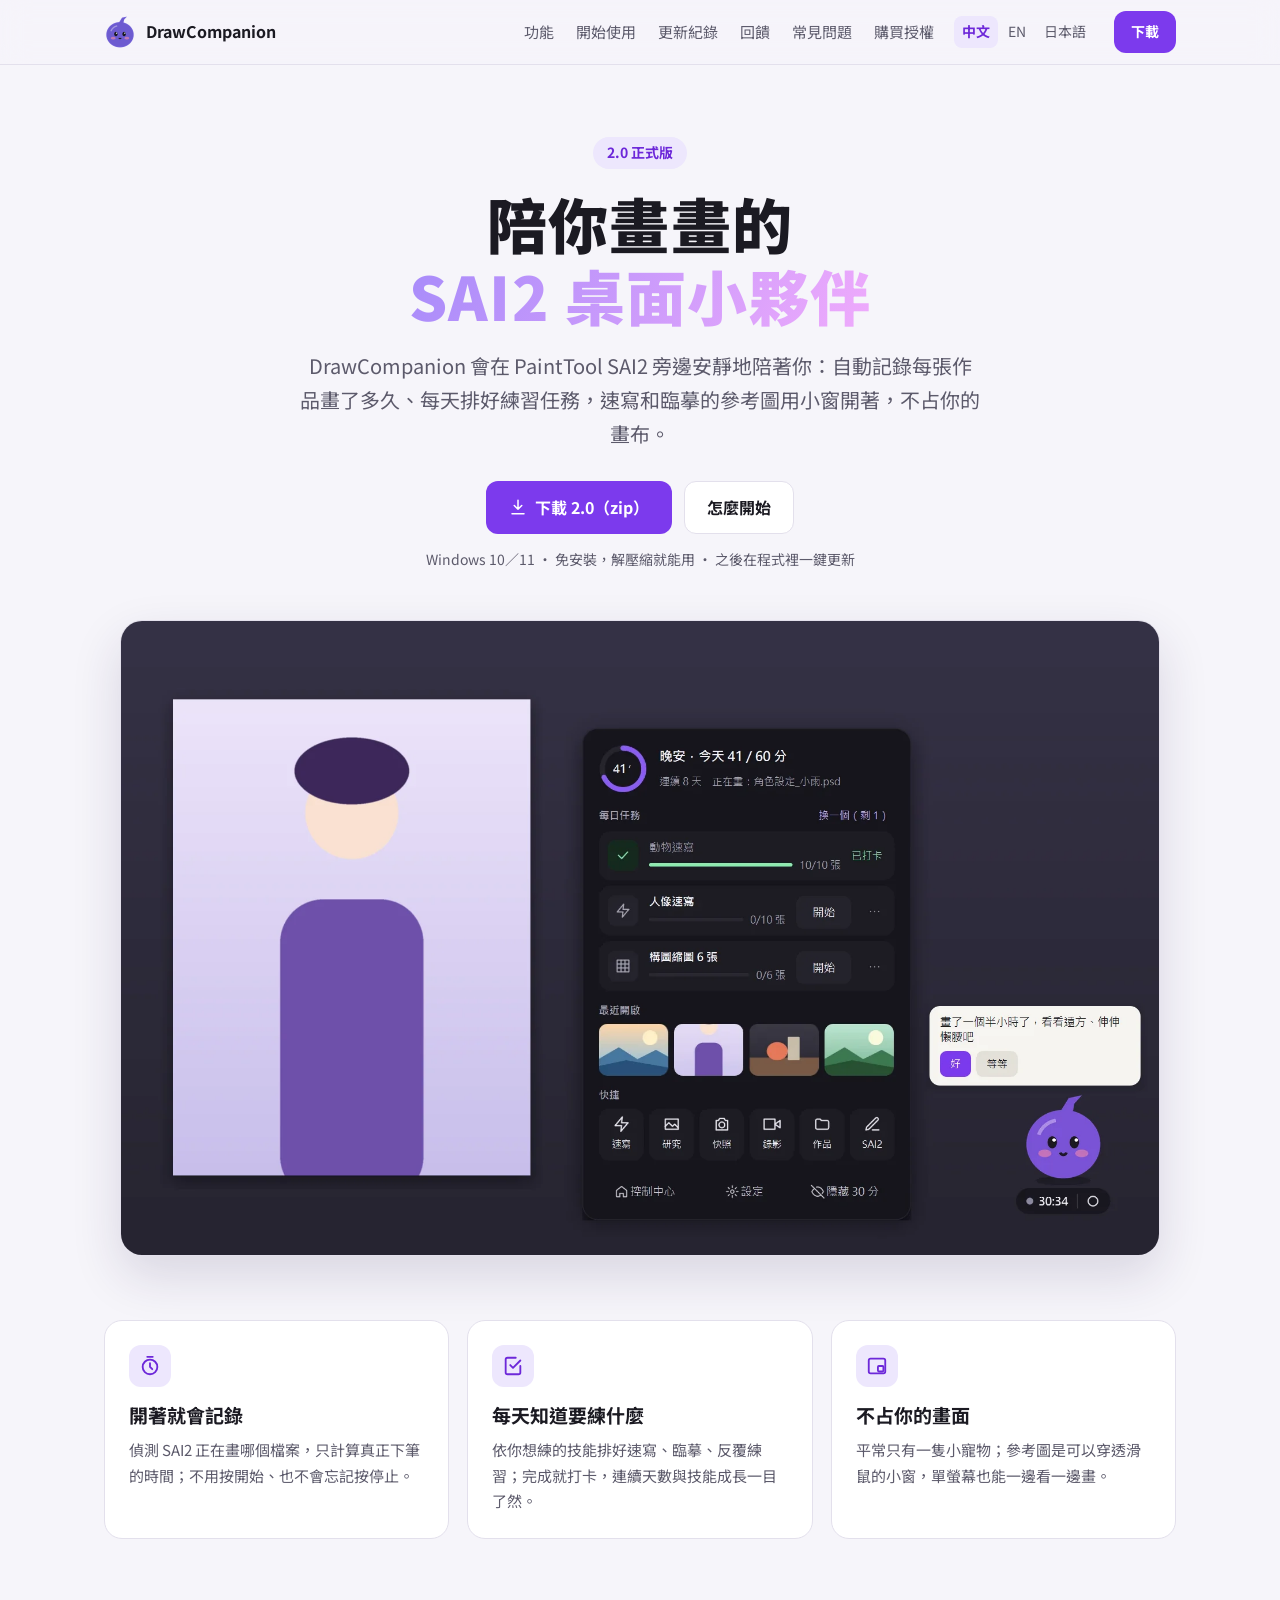
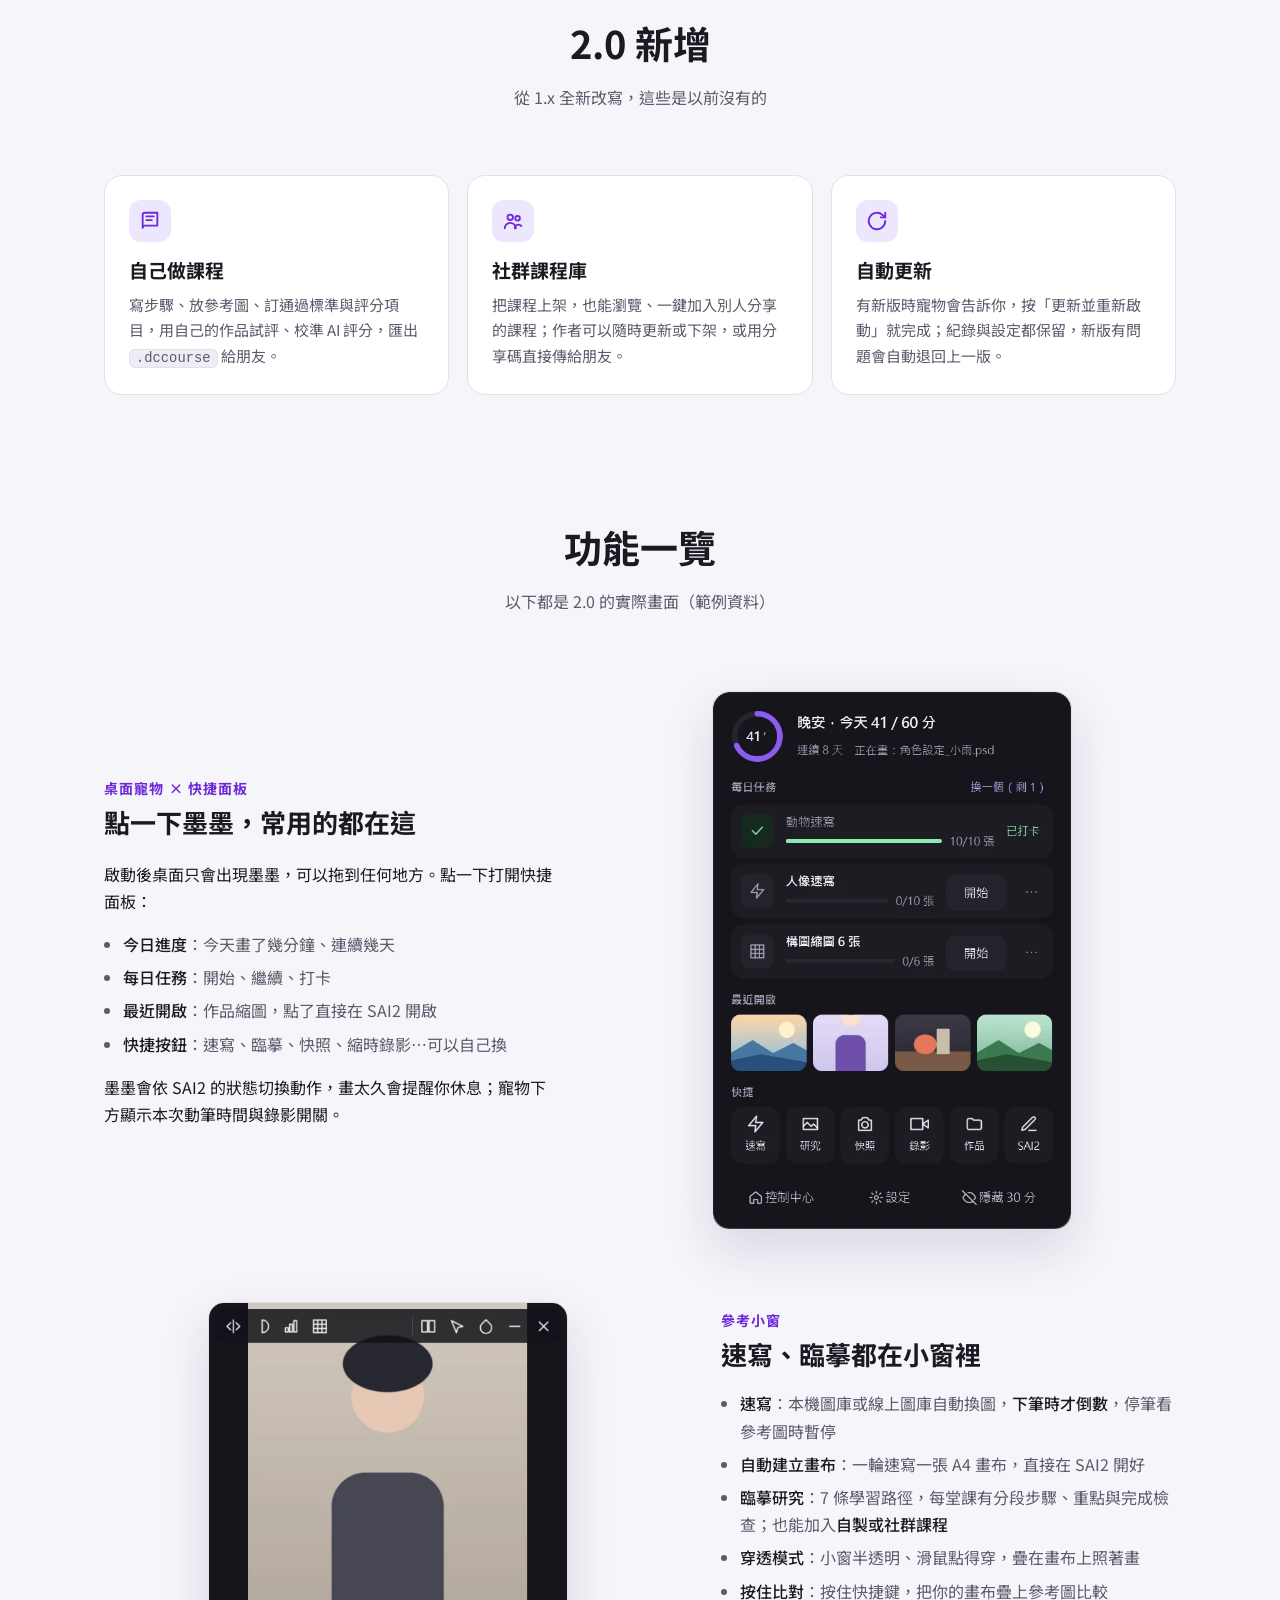
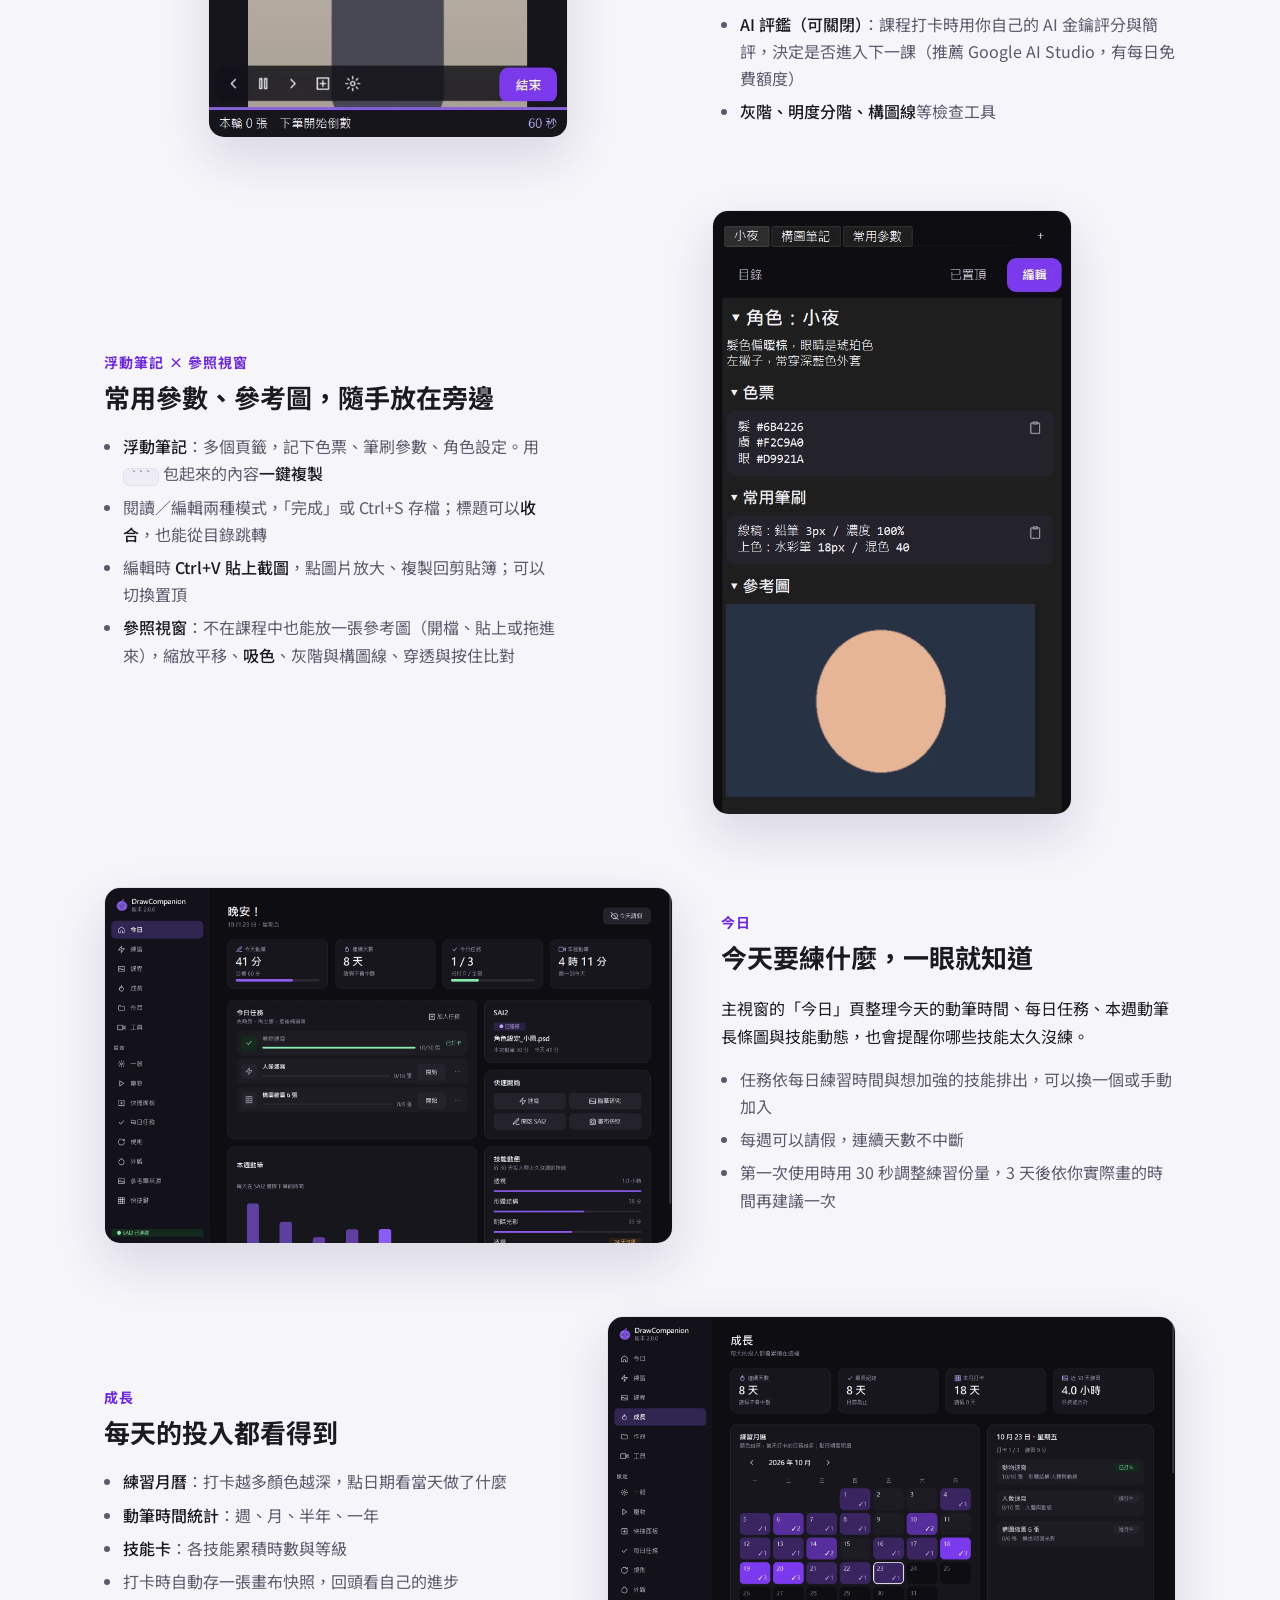
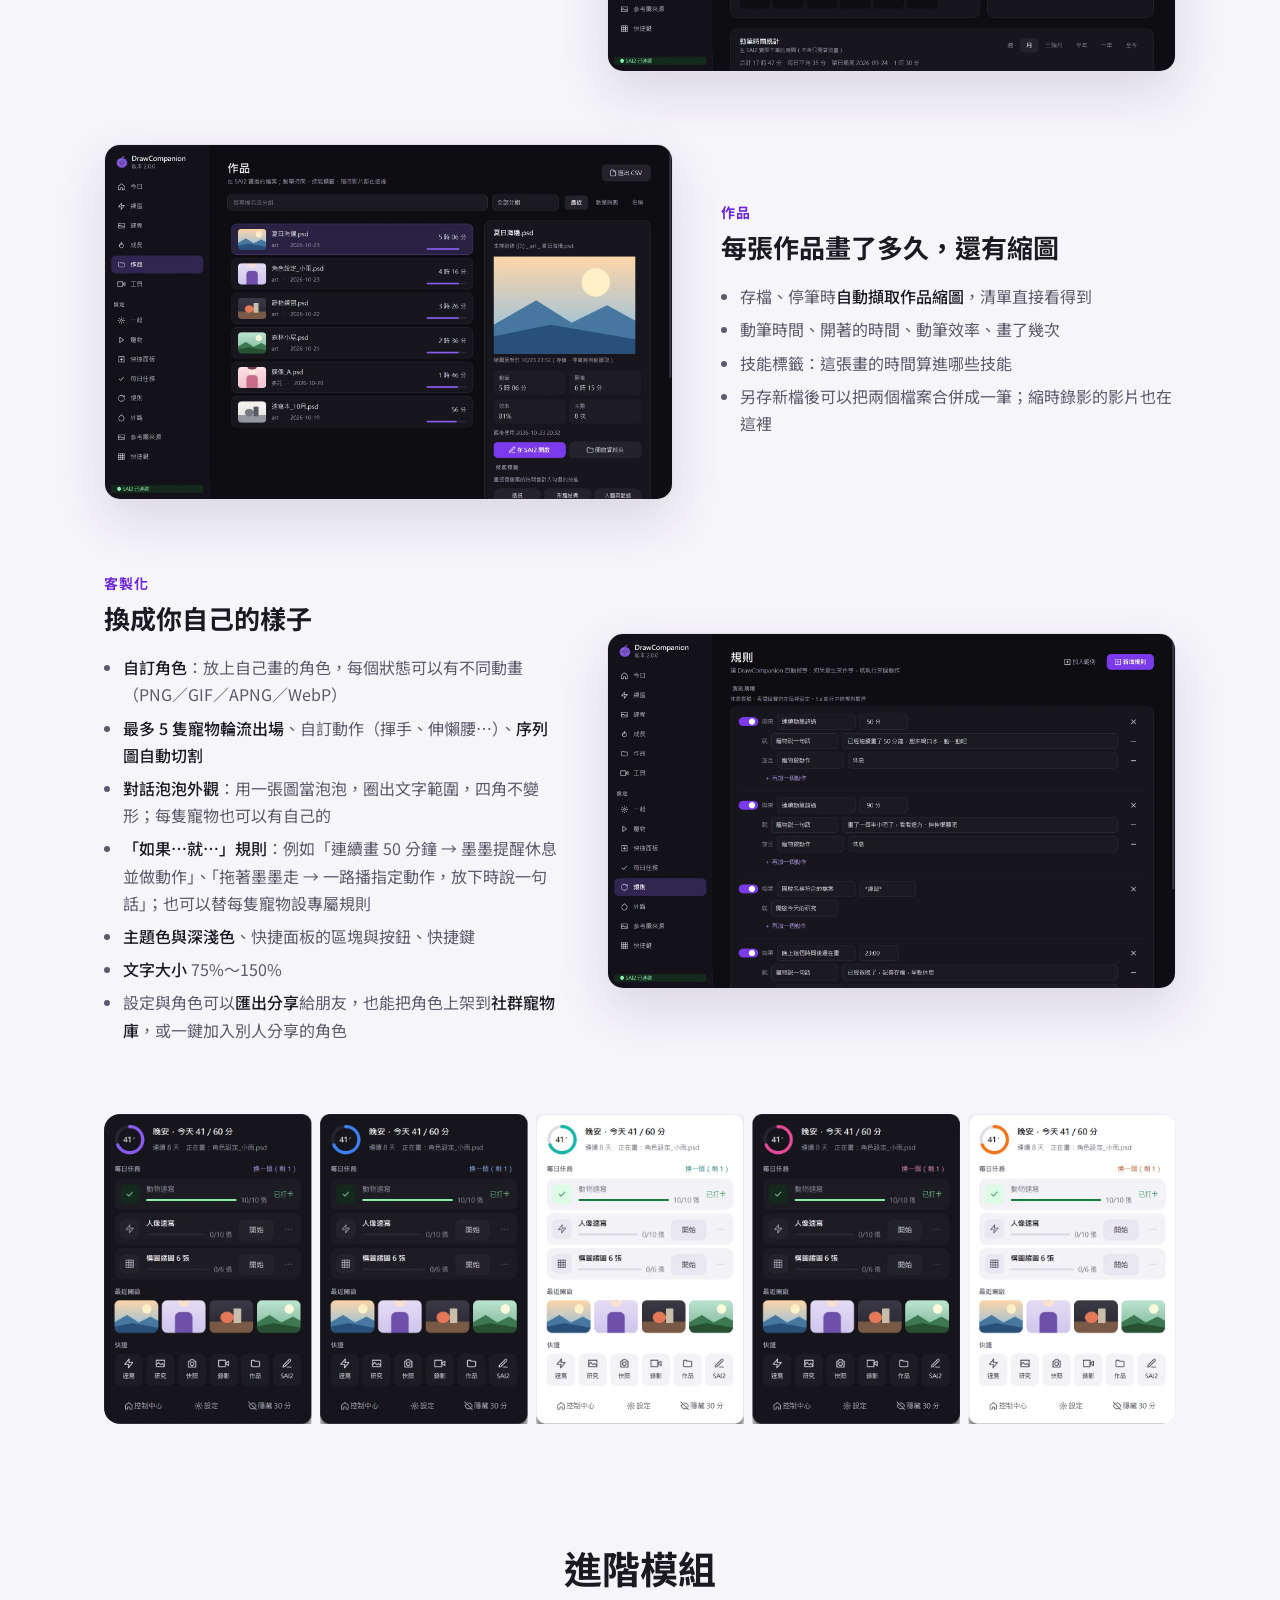
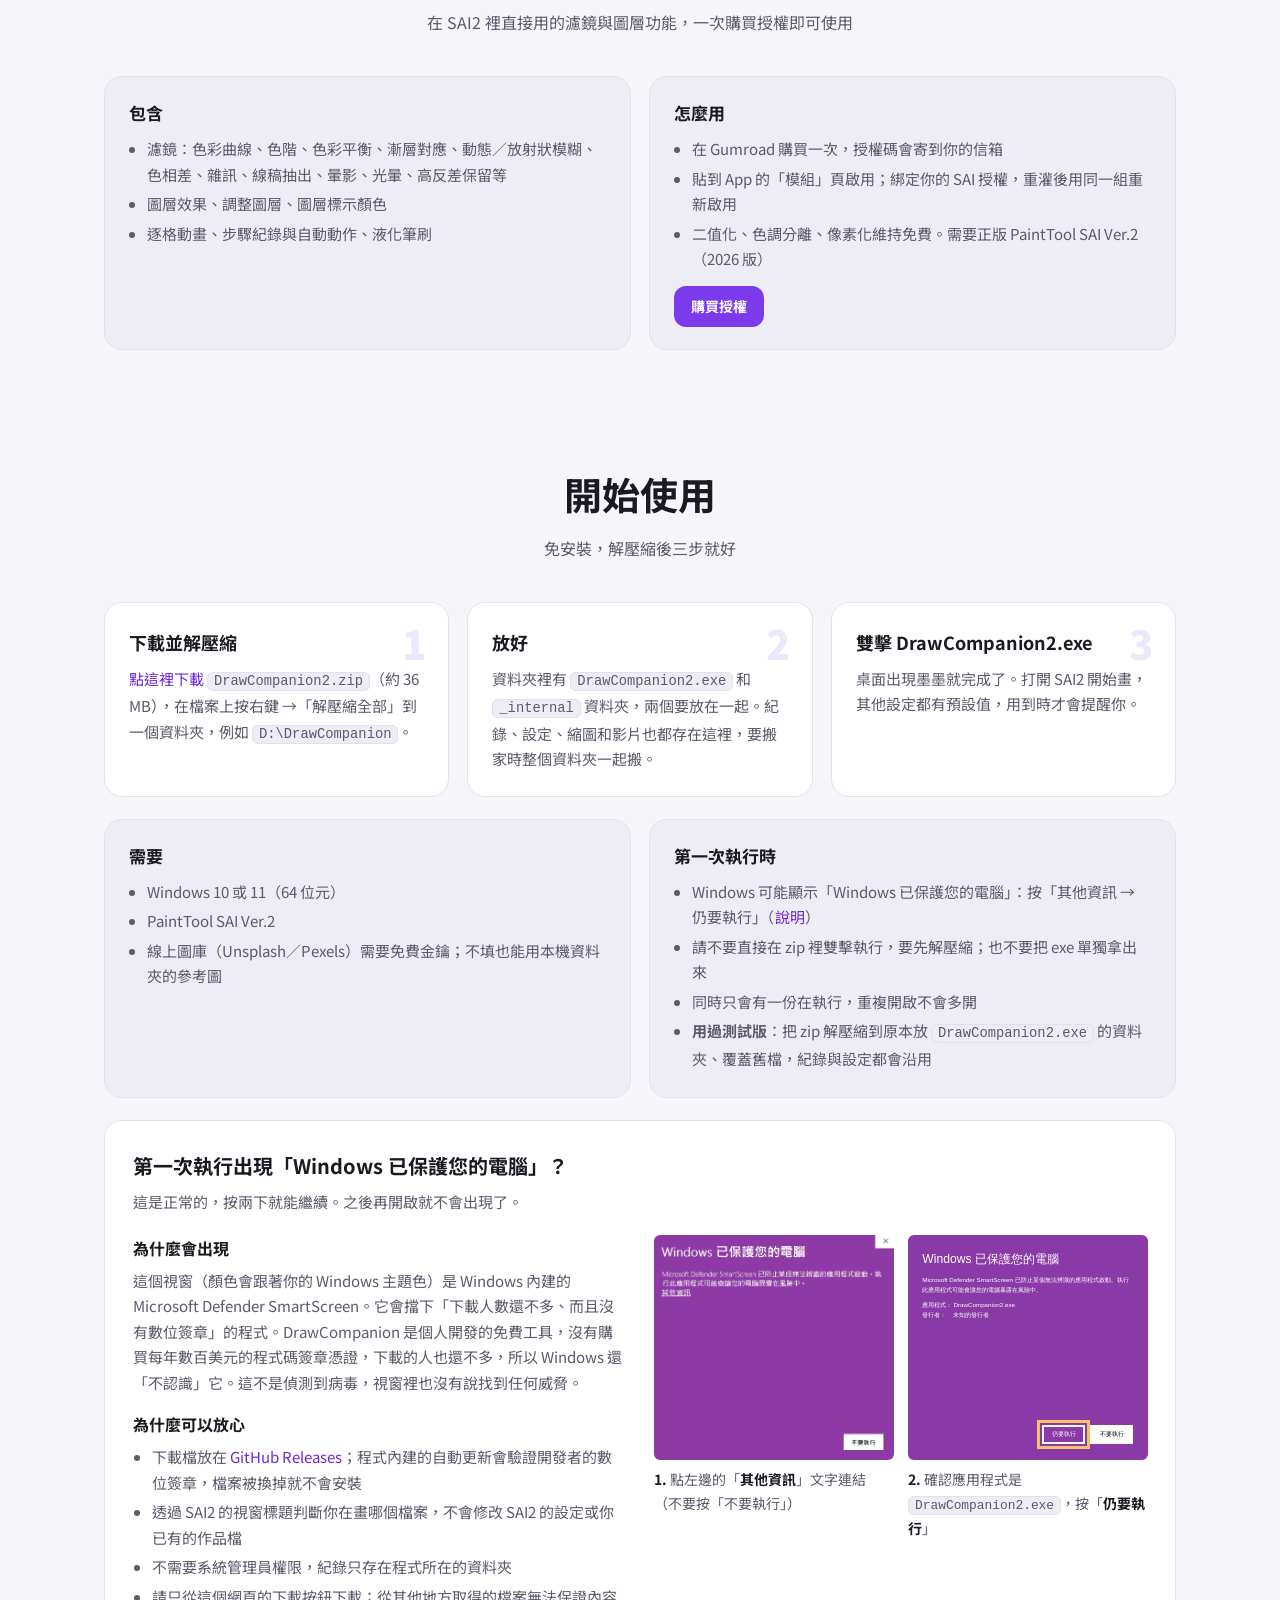
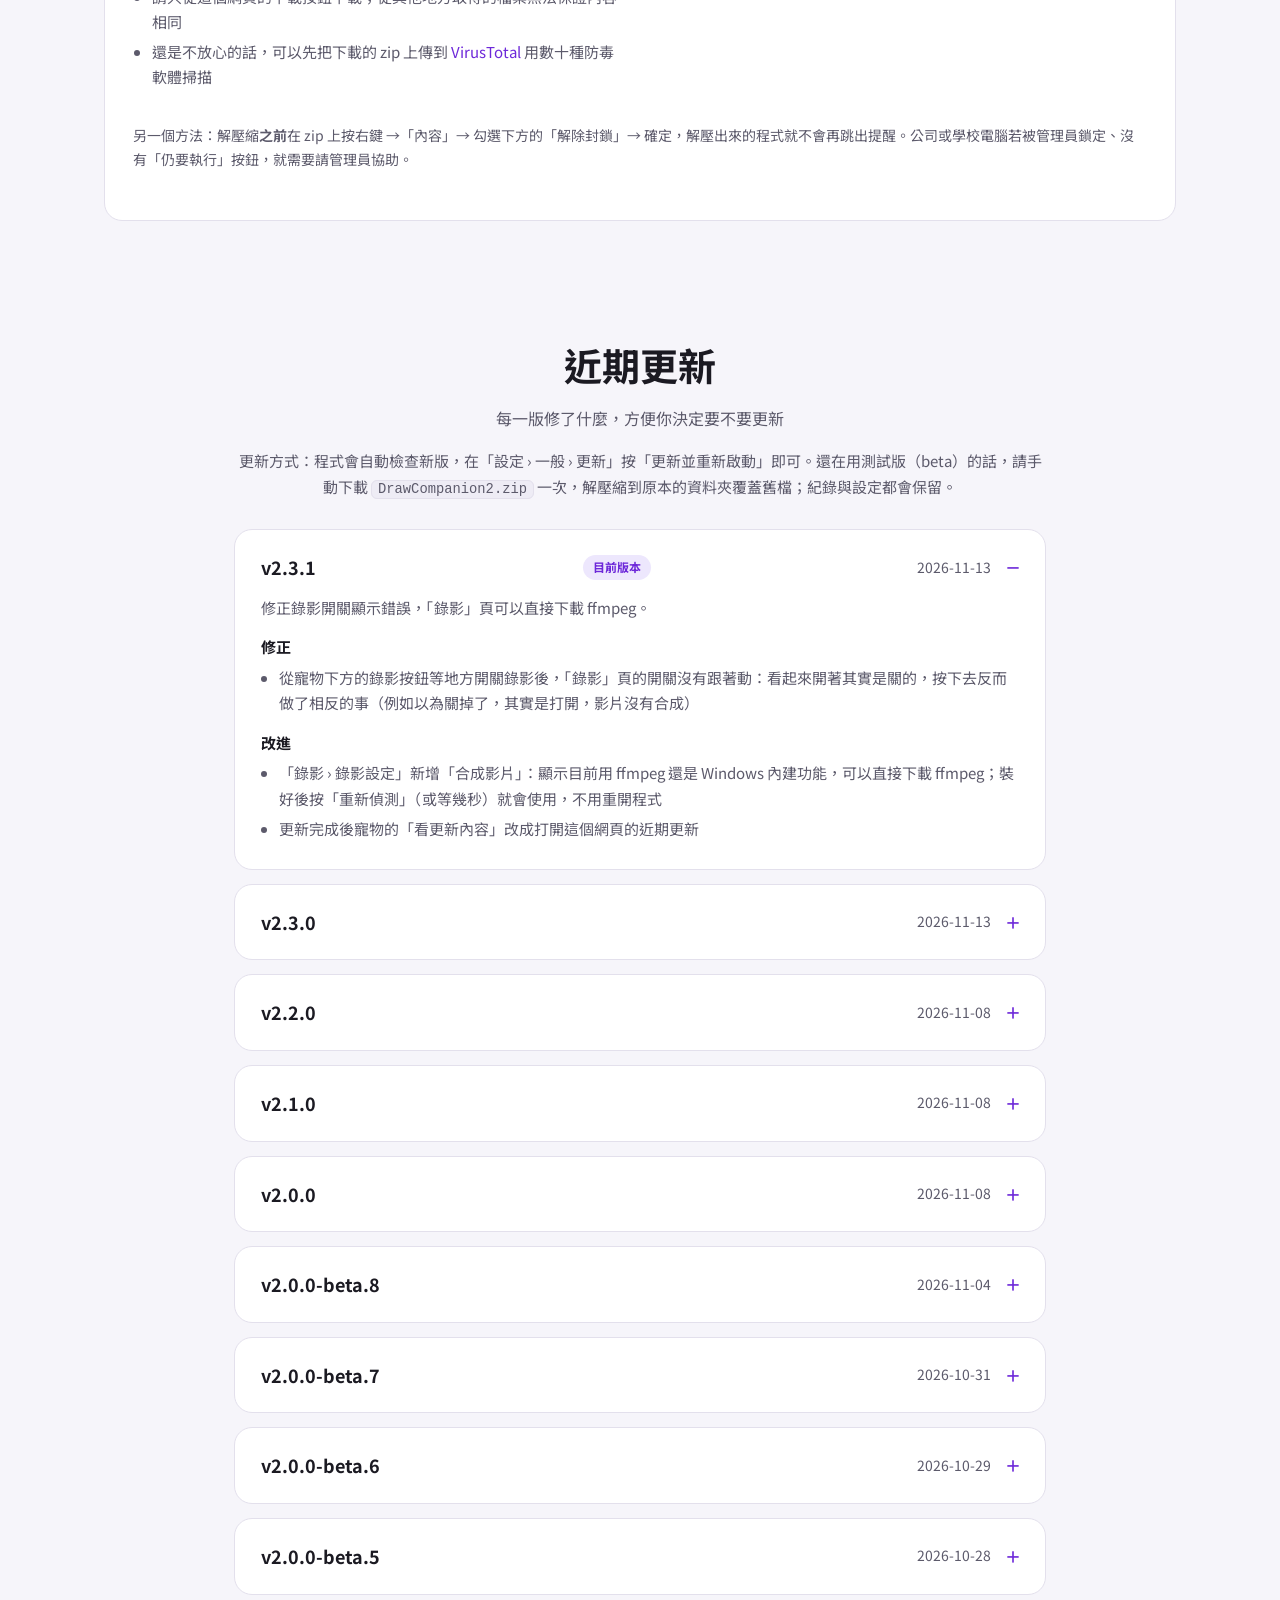
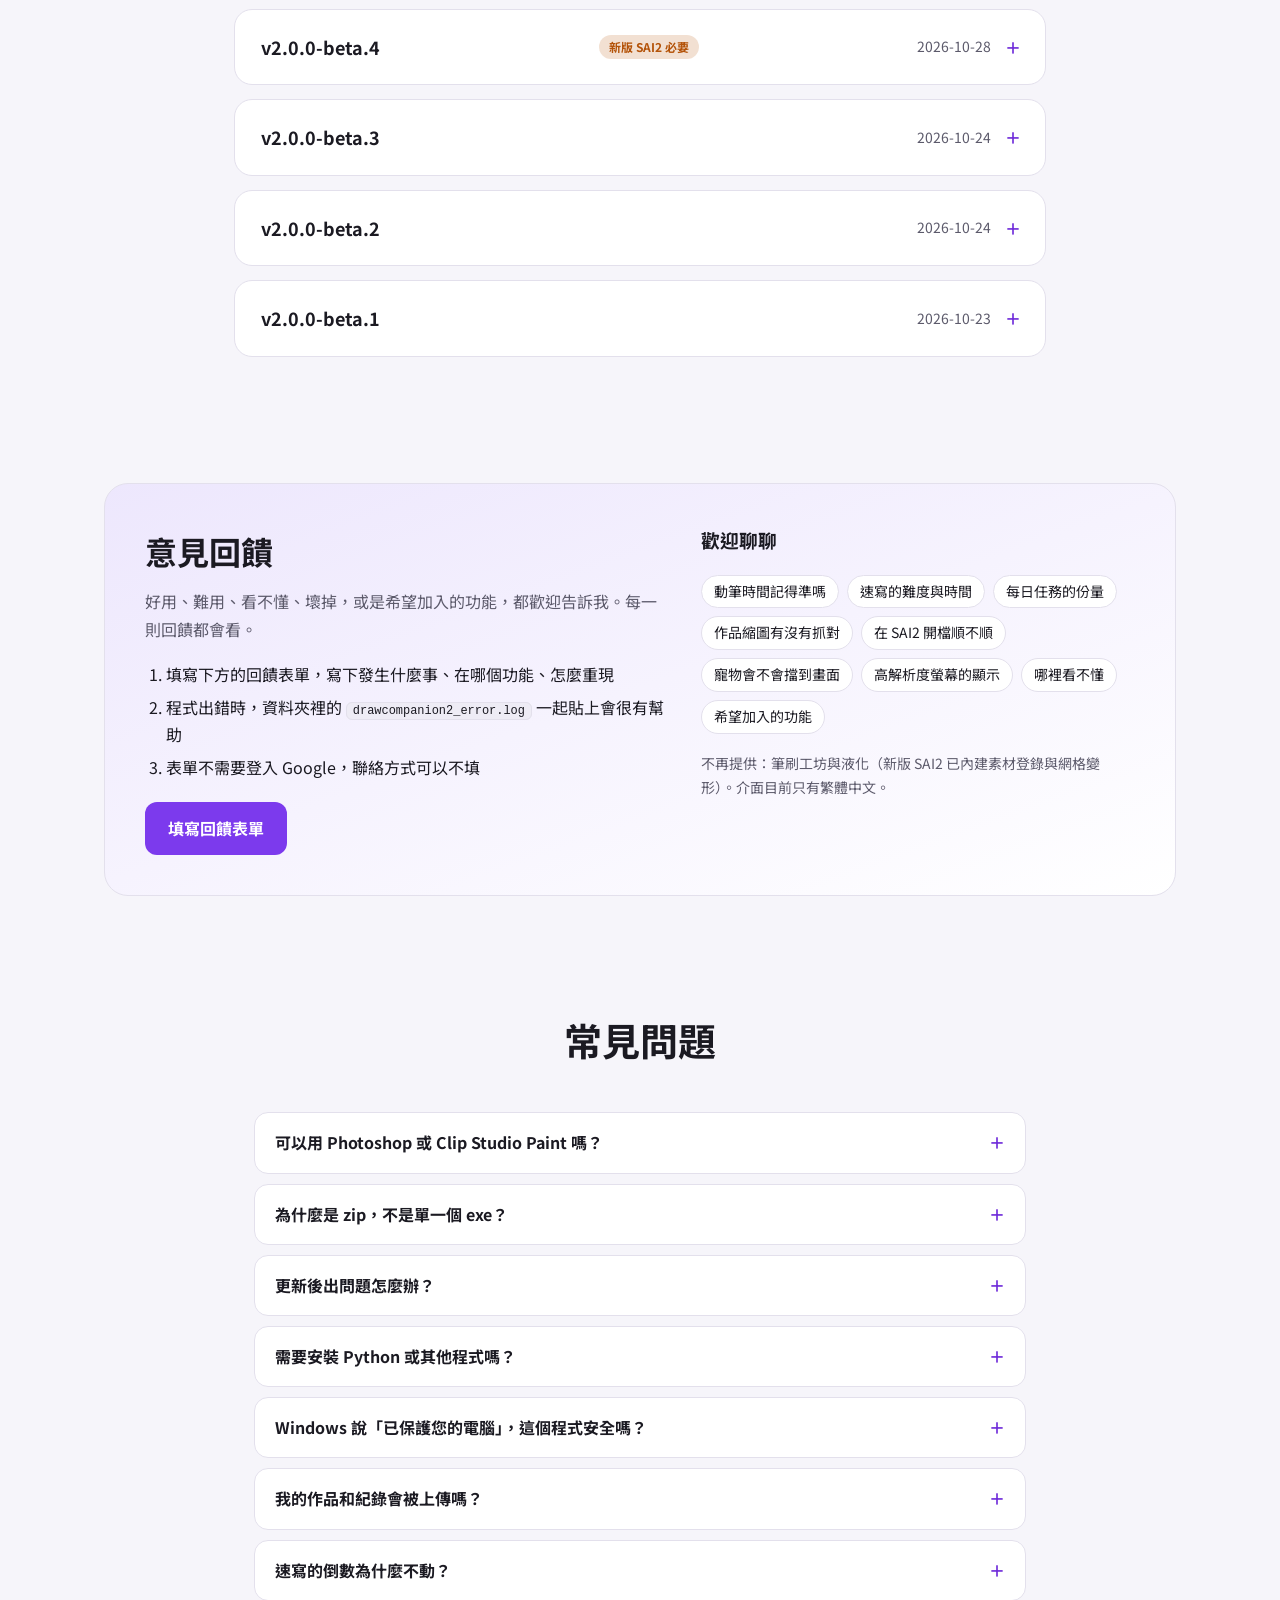
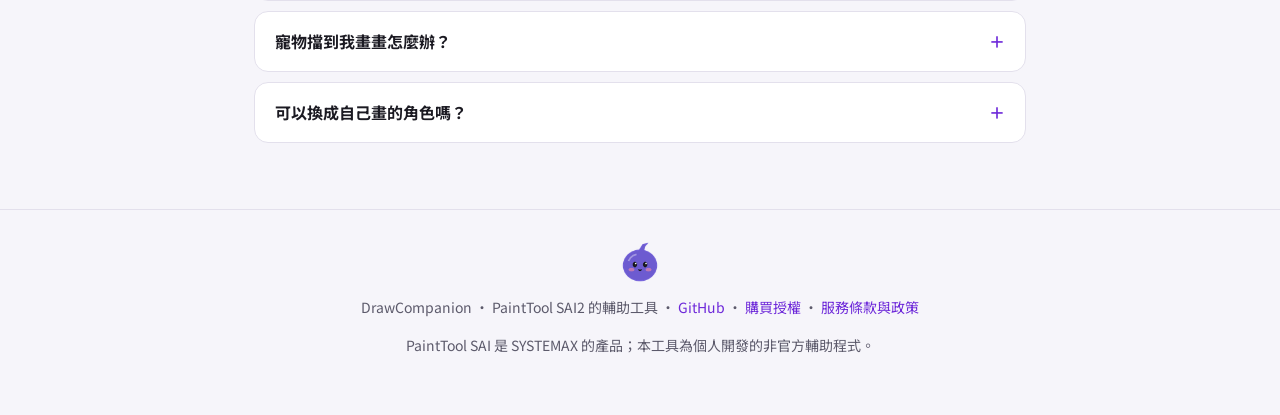
==== docs/index.html @ 7527cdd9 "更新介紹網頁與版本資訊（2.3.1）" ====
<!doctype html>
<html lang="zh-Hant">
<head>
<meta charset="utf-8">
<meta name="viewport" content="width=device-width, initial-scale=1">
<title>DrawCompanion 2.0</title>
<meta name="description" content="陪你畫畫的 PaintTool SAI2 桌面小夥伴：自動記錄畫圖時間、每日練習任務、不占畫面的速寫與臨摹小窗，還能自己做課程分享到社群。2.0 正式版。">
<meta property="og:title" content="DrawCompanion 2.0">
<meta property="og:description" content="陪你畫畫的 SAI2 桌面小夥伴：自動記錄、每日練習、不占畫面的參考小窗。">
<meta property="og:image" content="https://straydog3301.github.io/SAI2_DrawCompanion/img/hero.webp">
<link rel="alternate" hreflang="zh-Hant" href="https://straydog3301.github.io/SAI2_DrawCompanion/">
<link rel="alternate" hreflang="en" href="https://straydog3301.github.io/SAI2_DrawCompanion/en/">
<link rel="alternate" hreflang="ja" href="https://straydog3301.github.io/SAI2_DrawCompanion/ja/">
<link rel="alternate" hreflang="x-default" href="https://straydog3301.github.io/SAI2_DrawCompanion/en/">
<link rel="icon" href="img/icon.png" type="image/png">
<link rel="apple-touch-icon" href="img/apple-touch-icon.png">
<link rel="preconnect" href="https://fonts.googleapis.com">
<link rel="preconnect" href="https://fonts.gstatic.com" crossorigin>
<link href="https://fonts.googleapis.com/css2?family=Noto+Sans+TC:wght@400;500;700;900&display=swap" rel="stylesheet">
<link rel="stylesheet" href="site.css">
</head>
<body>

<nav>
  <div class="wrap">
    <a class="brand" href="#top"><img src="img/icon.png" alt="" width="32" height="32">DrawCompanion</a>
    <div class="links">
      <a href="#features">功能</a>
      <a href="#start">開始使用</a>
      <a href="#updates">更新紀錄</a>
      <a href="#feedback">回饋</a>
      <a href="#faq">常見問題</a>
      <a href="buy.html">購買授權</a>
    </div>
    <div class="lang"><a href="./" hreflang="zh-Hant" aria-current="page">中文</a><a href="en/" hreflang="en">EN</a><a href="ja/" hreflang="ja">日本語</a></div>
    <a class="btn primary small" href="https://github.com/straydog3301/SAI2_DrawCompanion/releases/latest/download/DrawCompanion2.zip">下載</a>
  </div>
</nav>

<header class="hero" id="top">
  <div class="wrap">
    <span class="badge">2.0 正式版</span>
    <h1>陪你畫畫的<br><span class="hl">SAI2 桌面小夥伴</span></h1>
    <p class="lead">DrawCompanion 會在 PaintTool SAI2 旁邊安靜地陪著你：自動記錄每張作品畫了多久、每天排好練習任務，速寫和臨摹的參考圖用小窗開著，不占你的畫布。</p>
    <div class="cta">
      <a class="btn primary" href="https://github.com/straydog3301/SAI2_DrawCompanion/releases/latest/download/DrawCompanion2.zip">
        <svg viewBox="0 0 24 24" fill="none" stroke="currentColor" stroke-width="2" stroke-linecap="round" stroke-linejoin="round" aria-hidden="true"><path d="M12 3v12m0 0-5-5m5 5 5-5M4 21h16"/></svg>
        下載 2.0（zip）
      </a>
      <a class="btn ghost" href="#start">怎麼開始</a>
    </div>
    <p class="note">Windows 10／11 · 免安裝，解壓縮就能用 · 之後在程式裡一鍵更新</p>
    <div class="hero-shot">
      <img src="img/hero.webp" width="1800" height="1100" alt="畫布旁邊的桌面寵物「墨墨」、對話泡泡與快捷面板：今日進度、每日任務、最近開啟的作品縮圖與快捷按鈕">
    </div>

    <div class="pillars">
      <div class="pillar">
        <div class="ico"><svg viewBox="0 0 24 24" fill="none" stroke="currentColor" stroke-width="2" stroke-linecap="round" stroke-linejoin="round" aria-hidden="true"><circle cx="12" cy="13" r="8"/><path d="M12 9v4l2.5 2.5M9 2h6"/></svg></div>
        <h3>開著就會記錄</h3>
        <p>偵測 SAI2 正在畫哪個檔案，只計算真正下筆的時間；不用按開始、也不會忘記按停止。</p>
      </div>
      <div class="pillar">
        <div class="ico"><svg viewBox="0 0 24 24" fill="none" stroke="currentColor" stroke-width="2" stroke-linecap="round" stroke-linejoin="round" aria-hidden="true"><path d="M9 11l3 3 8-8"/><path d="M20 12v7a2 2 0 0 1-2 2H6a2 2 0 0 1-2-2V5a2 2 0 0 1 2-2h9"/></svg></div>
        <h3>每天知道要練什麼</h3>
        <p>依你想練的技能排好速寫、臨摹、反覆練習；完成就打卡，連續天數與技能成長一目了然。</p>
      </div>
      <div class="pillar">
        <div class="ico"><svg viewBox="0 0 24 24" fill="none" stroke="currentColor" stroke-width="2" stroke-linecap="round" stroke-linejoin="round" aria-hidden="true"><rect x="3" y="4" width="18" height="16" rx="2"/><rect x="13" y="12" width="6" height="6" rx="1"/></svg></div>
        <h3>不占你的畫面</h3>
        <p>平常只有一隻小寵物；參考圖是可以穿透滑鼠的小窗，單螢幕也能一邊看一邊畫。</p>
      </div>
    </div>

    <div class="sec-title" style="margin-top:72px">
      <h2>2.0 新增</h2>
      <p>從 1.x 全新改寫，這些是以前沒有的</p>
    </div>
    <div class="pillars">
      <div class="pillar">
        <div class="ico"><svg viewBox="0 0 24 24" fill="none" stroke="currentColor" stroke-width="2" stroke-linecap="round" stroke-linejoin="round" aria-hidden="true"><path d="M4 19.5A2.5 2.5 0 0 1 6.5 17H20V3H6.5A2.5 2.5 0 0 0 4 5.5z"/><path d="M8 7h8M8 11h6"/></svg></div>
        <h3>自己做課程</h3>
        <p>寫步驟、放參考圖、訂通過標準與評分項目，用自己的作品試評、校準 AI 評分，匯出 <code>.dccourse</code> 給朋友。</p>
      </div>
      <div class="pillar">
        <div class="ico"><svg viewBox="0 0 24 24" fill="none" stroke="currentColor" stroke-width="2" stroke-linecap="round" stroke-linejoin="round" aria-hidden="true"><circle cx="9" cy="8" r="3"/><circle cx="17" cy="9" r="2.5"/><path d="M3 20a6 6 0 0 1 12 0M14 20a4 4 0 0 1 7-2.6"/></svg></div>
        <h3>社群課程庫</h3>
        <p>把課程上架，也能瀏覽、一鍵加入別人分享的課程；作者可以隨時更新或下架，或用分享碼直接傳給朋友。</p>
      </div>
      <div class="pillar">
        <div class="ico"><svg viewBox="0 0 24 24" fill="none" stroke="currentColor" stroke-width="2" stroke-linecap="round" stroke-linejoin="round" aria-hidden="true"><path d="M21 12a9 9 0 1 1-3-6.7L21 8"/><path d="M21 3v5h-5"/></svg></div>
        <h3>自動更新</h3>
        <p>有新版時寵物會告訴你，按「更新並重新啟動」就完成；紀錄與設定都保留，新版有問題會自動退回上一版。</p>
      </div>
    </div>
  </div>
</header>

<main>
<section id="features">
  <div class="wrap">
    <div class="sec-title">
      <h2>功能一覽</h2>
      <p>以下都是 2.0 的實際畫面（範例資料）</p>
    </div>

    <div class="feature">
      <div class="text">
        <div class="kicker">桌面寵物 × 快捷面板</div>
        <h3>點一下墨墨，常用的都在這</h3>
        <p>啟動後桌面只會出現墨墨，可以拖到任何地方。點一下打開快捷面板：</p>
        <ul>
          <li><b>今日進度</b>：今天畫了幾分鐘、連續幾天</li>
          <li><b>每日任務</b>：開始、繼續、打卡</li>
          <li><b>最近開啟</b>：作品縮圖，點了直接在 SAI2 開啟</li>
          <li><b>快捷按鈕</b>：速寫、臨摹、快照、縮時錄影…可以自己換</li>
        </ul>
        <p>墨墨會依 SAI2 的狀態切換動作，畫太久會提醒你休息；寵物下方顯示本次動筆時間與錄影開關。</p>
      </div>
      <div class="shot narrow"><img src="img/panel.webp" width="570" height="854" loading="lazy" alt="快捷面板：今日進度環、三項每日任務、最近開啟的作品縮圖、快捷按鈕"></div>
    </div>

    <div class="feature flip">
      <div class="text">
        <div class="kicker">參考小窗</div>
        <h3>速寫、臨摹都在小窗裡</h3>
        <ul>
          <li><b>速寫</b>：本機圖庫或線上圖庫自動換圖，<b>下筆時才倒數</b>，停筆看參考圖時暫停</li>
          <li><b>自動建立畫布</b>：一輪速寫一張 A4 畫布，直接在 SAI2 開好</li>
          <li><b>臨摹研究</b>：7 條學習路徑，每堂課有分段步驟、重點與完成檢查；也能加入<b>自製或社群課程</b></li>
          <li><b>穿透模式</b>：小窗半透明、滑鼠點得穿，疊在畫布上照著畫</li>
          <li><b>按住比對</b>：按住快捷鍵，把你的畫布疊上參考圖比較</li>
          <li><b>AI 評鑑（可關閉）</b>：課程打卡時用你自己的 AI 金鑰評分與簡評，決定是否進入下一課（推薦 Google AI Studio，有每日免費額度）</li>
          <li><b>灰階、明度分階、構圖線</b>等檢查工具</li>
        </ul>
      </div>
      <div class="shot narrow"><img src="img/sketch.webp" width="540" height="656" loading="lazy" alt="速寫參考小窗：參考圖、上方的檢查工具列、下方的上一張／暫停／下一張／畫布按鈕與倒數"></div>
    </div>

    <div class="feature">
      <div class="text">
        <div class="kicker">浮動筆記 × 參照視窗</div>
        <h3>常用參數、參考圖，隨手放在旁邊</h3>
        <ul>
          <li><b>浮動筆記</b>：多個頁籤，記下色票、筆刷參數、角色設定。用 <code>```</code> 包起來的內容<b>一鍵複製</b></li>
          <li>閱讀／編輯兩種模式，「完成」或 Ctrl+S 存檔；標題可以<b>收合</b>，也能從目錄跳轉</li>
          <li>編輯時 <b>Ctrl+V 貼上截圖</b>，點圖片放大、複製回剪貼簿；可以切換置頂</li>
          <li><b>參照視窗</b>：不在課程中也能放一張參考圖（開檔、貼上或拖進來），縮放平移、<b>吸色</b>、灰階與構圖線、穿透與按住比對</li>
        </ul>
      </div>
      <div class="shot narrow"><img src="img/notes.webp" width="570" height="960" loading="lazy" alt="浮動筆記：頁籤、可收合的標題、色票與筆刷參數的一鍵複製區塊、貼上的參考圖"></div>
    </div>

    <div class="feature flip">
      <div class="text">
        <div class="kicker">今日</div>
        <h3>今天要練什麼，一眼就知道</h3>
        <p>主視窗的「今日」頁整理今天的動筆時間、每日任務、本週動筆長條圖與技能動態，也會提醒你哪些技能太久沒練。</p>
        <ul>
          <li>任務依每日練習時間與想加強的技能排出，可以換一個或手動加入</li>
          <li>每週可以請假，連續天數不中斷</li>
          <li>第一次使用時用 30 秒調整練習份量，3 天後依你實際畫的時間再建議一次</li>
        </ul>
      </div>
      <div class="shot"><img src="img/today.webp" width="1920" height="1200" loading="lazy" alt="今日頁：今天動筆、連續天數、今日任務、本週動筆、SAI2 連線狀態與技能動態"></div>
    </div>

    <div class="feature">
      <div class="text">
        <div class="kicker">成長</div>
        <h3>每天的投入都看得到</h3>
        <ul>
          <li><b>練習月曆</b>：打卡越多顏色越深，點日期看當天做了什麼</li>
          <li><b>動筆時間統計</b>：週、月、半年、一年</li>
          <li><b>技能卡</b>：各技能累積時數與等級</li>
          <li>打卡時自動存一張畫布快照，回頭看自己的進步</li>
        </ul>
      </div>
      <div class="shot"><img src="img/growth.webp" width="1920" height="1200" loading="lazy" alt="成長頁：連續天數、最長紀錄、本月打卡、練習月曆熱度圖與單日明細"></div>
    </div>

    <div class="feature flip">
      <div class="text">
        <div class="kicker">作品</div>
        <h3>每張作品畫了多久，還有縮圖</h3>
        <ul>
          <li>存檔、停筆時<b>自動擷取作品縮圖</b>，清單直接看得到</li>
          <li>動筆時間、開著的時間、動筆效率、畫了幾次</li>
          <li>技能標籤：這張畫的時間算進哪些技能</li>
          <li>另存新檔後可以把兩個檔案合併成一筆；縮時錄影的影片也在這裡</li>
        </ul>
      </div>
      <div class="shot"><img src="img/works.webp" width="1920" height="1200" loading="lazy" alt="作品頁：帶縮圖的作品清單與右側的大圖預覽、動筆統計"></div>
    </div>

    <div class="feature">
      <div class="text">
        <div class="kicker">客製化</div>
        <h3>換成你自己的樣子</h3>
        <ul>
          <li><b>自訂角色</b>：放上自己畫的角色，每個狀態可以有不同動畫（PNG／GIF／APNG／WebP）</li>
          <li><b>最多 5 隻寵物輪流出場</b>、自訂動作（揮手、伸懶腰…）、<b>序列圖自動切割</b></li>
          <li><b>對話泡泡外觀</b>：用一張圖當泡泡，圈出文字範圍，四角不變形；每隻寵物也可以有自己的</li>
          <li><b>「如果…就…」規則</b>：例如「連續畫 50 分鐘 → 墨墨提醒休息並做動作」、「拖著墨墨走 → 一路播指定動作，放下時說一句話」；也可以替每隻寵物設專屬規則</li>
          <li><b>主題色與深淺色</b>、快捷面板的區塊與按鈕、快捷鍵</li>
          <li><b>文字大小</b> 75%～150%</li>
          <li>設定與角色可以<b>匯出分享</b>給朋友，也能把角色上架到<b>社群寵物庫</b>，或一鍵加入別人分享的角色</li>
        </ul>
      </div>
      <div class="shot"><img src="img/rules.webp" width="1920" height="1200" loading="lazy" alt="規則頁：連續動筆提醒、開啟練習檔案、深夜提醒等「如果…就…」規則"></div>
    </div>
    <img class="themes" src="img/themes.webp" width="2946" height="854" loading="lazy" alt="五種主題色的快捷面板：紫、藍、青綠（淺色）、粉紅、橘（淺色）">
  </div>
</section>

<section id="pro">
  <div class="wrap">
    <div class="sec-title">
      <h2>進階模組</h2>
      <p>在 SAI2 裡直接用的濾鏡與圖層功能，一次購買授權即可使用</p>
    </div>
    <div class="req">
      <div class="box">
        <h3>包含</h3>
        <ul>
          <li>濾鏡：色彩曲線、色階、色彩平衡、漸層對應、動態／放射狀模糊、色相差、雜訊、線稿抽出、暈影、光暈、高反差保留等</li>
          <li>圖層效果、調整圖層、圖層標示顏色</li>
          <li>逐格動畫、步驟紀錄與自動動作、液化筆刷</li>
        </ul>
      </div>
      <div class="box">
        <h3>怎麼用</h3>
        <ul>
          <li>在 Gumroad 購買一次，授權碼會寄到你的信箱</li>
          <li>貼到 App 的「模組」頁啟用；綁定你的 SAI 授權，重灌後用同一組重新啟用</li>
          <li>二值化、色調分離、像素化維持免費。需要正版 PaintTool SAI Ver.2（2026 版）</li>
        </ul>
        <p style="margin:14px 0 0"><a class="btn primary small" href="buy.html">購買授權</a></p>
      </div>
    </div>
  </div>
</section>

<section id="start">
  <div class="wrap">
    <div class="sec-title">
      <h2>開始使用</h2>
      <p>免安裝，解壓縮後三步就好</p>
    </div>
    <div class="steps">
      <div class="step">
        <h3>下載並解壓縮</h3>
        <p><a href="https://github.com/straydog3301/SAI2_DrawCompanion/releases/latest/download/DrawCompanion2.zip">點這裡下載</a> <code>DrawCompanion2.zip</code>（約 36 MB），在檔案上按右鍵 →「解壓縮全部」到一個資料夾，例如 <code>D:\DrawCompanion</code>。</p>
      </div>
      <div class="step">
        <h3>放好</h3>
        <p>資料夾裡有 <code>DrawCompanion2.exe</code> 和 <code>_internal</code> 資料夾，兩個要放在一起。紀錄、設定、縮圖和影片也都存在這裡，要搬家時整個資料夾一起搬。</p>
      </div>
      <div class="step">
        <h3>雙擊 DrawCompanion2.exe</h3>
        <p>桌面出現墨墨就完成了。打開 SAI2 開始畫，其他設定都有預設值，用到時才會提醒你。</p>
      </div>
    </div>
    <div class="req">
      <div class="box">
        <h3>需要</h3>
        <ul>
          <li>Windows 10 或 11（64 位元）</li>
          <li>PaintTool SAI Ver.2</li>
          <li>線上圖庫（Unsplash／Pexels）需要免費金鑰；不填也能用本機資料夾的參考圖</li>
        </ul>
      </div>
      <div class="box">
        <h3>第一次執行時</h3>
        <ul>
          <li>Windows 可能顯示「Windows 已保護您的電腦」：按「其他資訊 → 仍要執行」（<a href="#smartscreen">說明</a>）</li>
          <li>請不要直接在 zip 裡雙擊執行，要先解壓縮；也不要把 exe 單獨拿出來</li>
          <li>同時只會有一份在執行，重複開啟不會多開</li>
          <li><b>用過測試版</b>：把 zip 解壓縮到原本放 <code>DrawCompanion2.exe</code> 的資料夾、覆蓋舊檔，紀錄與設定都會沿用</li>
        </ul>
      </div>
    </div>

    <div class="smart" id="smartscreen">
      <h3>第一次執行出現「Windows 已保護您的電腦」？</h3>
      <p>這是正常的，按兩下就能繼續。之後再開啟就不會出現了。</p>
      <div class="smart-grid">
        <div class="why">
          <h4>為什麼會出現</h4>
          <p>這個視窗（顏色會跟著你的 Windows 主題色）是 Windows 內建的 Microsoft Defender SmartScreen。它會擋下「下載人數還不多、而且沒有數位簽章」的程式。DrawCompanion 是個人開發的免費工具，沒有購買每年數百美元的程式碼簽章憑證，下載的人也還不多，所以 Windows 還「不認識」它。這不是偵測到病毒，視窗裡也沒有說找到任何威脅。</p>
          <h4>為什麼可以放心</h4>
          <ul>
            <li>下載檔放在 <a href="https://github.com/straydog3301/SAI2_DrawCompanion/releases">GitHub Releases</a>；程式內建的自動更新會驗證開發者的數位簽章，檔案被換掉就不會安裝</li>
            <li>透過 SAI2 的視窗標題判斷你在畫哪個檔案，不會修改 SAI2 的設定或你已有的作品檔</li>
            <li>不需要系統管理員權限，紀錄只存在程式所在的資料夾</li>
            <li>請只從這個網頁的下載按鈕下載；從其他地方取得的檔案無法保證內容相同</li>
            <li>還是不放心的話，可以先把下載的 zip 上傳到 <a href="https://www.virustotal.com/">VirusTotal</a> 用數十種防毒軟體掃描</li>
          </ul>
        </div>
        <div class="howto">
          <figure>
            <img src="img/smartscreen.webp" width="523" height="492" loading="lazy" alt="Windows 已保護您的電腦：Microsoft Defender SmartScreen 已防止某個無法辨識的應用程式啟動，下方有「其他資訊」連結與「不要執行」按鈕">
            <figcaption><b>1.</b> 點左邊的「<b>其他資訊</b>」文字連結（不要按「不要執行」）</figcaption>
          </figure>
          <figure>
            <div class="win" role="img" aria-label="點了其他資訊之後：顯示應用程式 DrawCompanion2.exe、發行者 未知的發行者，下方多出「仍要執行」按鈕">
              <div class="t">Windows 已保護您的電腦</div>
              <div>Microsoft Defender SmartScreen 已防止某個無法辨識的應用程式啟動。執行此應用程式可能會讓您的電腦暴露在風險中。</div>
              <div class="kv"><span>應用程式：</span>DrawCompanion2.exe<br><span>發行者：</span>未知的發行者</div>
              <div class="btns"><span class="run">仍要執行</span><span class="no">不要執行</span></div>
            </div>
            <figcaption><b>2.</b> 確認應用程式是 <code>DrawCompanion2.exe</code>，按「<b>仍要執行</b>」</figcaption>
          </figure>
        </div>
      </div>
      <p class="alt">另一個方法：解壓縮<b>之前</b>在 zip 上按右鍵 →「內容」→ 勾選下方的「解除封鎖」→ 確定，解壓出來的程式就不會再跳出提醒。公司或學校電腦若被管理員鎖定、沒有「仍要執行」按鈕，就需要請管理員協助。</p>
    </div>
  </div>
</section>

<section id="updates">
  <div class="wrap updates">
    <div class="sec-title">
      <h2>近期更新</h2>
      <p>每一版修了什麼，方便你決定要不要更新</p>
    </div>
    <p class="update-how">更新方式：程式會自動檢查新版，在「設定 › 一般 › 更新」按「更新並重新啟動」即可。還在用測試版（beta）的話，請手動下載 <code>DrawCompanion2.zip</code> 一次，解壓縮到原本的資料夾覆蓋舊檔；紀錄與設定都會保留。</p>

    <details class="rel" open>
      <summary><span class="ver">v2.3.1</span><span class="tag">目前版本</span><span class="date">2026-11-13</span></summary>
      <p class="lead2">修正錄影開關顯示錯誤，「錄影」頁可以直接下載 ffmpeg。</p>
      <h4>修正</h4>
      <ul>
        <li>從寵物下方的錄影按鈕等地方開關錄影後，「錄影」頁的開關沒有跟著動：看起來開著其實是關的，按下去反而做了相反的事（例如以為關掉了，其實是打開，影片沒有合成）</li>
      </ul>
      <h4>改進</h4>
      <ul>
        <li>「錄影 › 錄影設定」新增「合成影片」：顯示目前用 ffmpeg 還是 Windows 內建功能，可以直接下載 ffmpeg；裝好後按「重新偵測」（或等幾秒）就會使用，不用重開程式</li>
        <li>更新完成後寵物的「看更新內容」改成打開這個網頁的近期更新</li>
      </ul>
    </details>

    <details class="rel">
      <summary><span class="ver">v2.3.0</span><span class="date">2026-11-13</span></summary>
      <p class="lead2">SAI2 液化筆刷、六個新濾鏡與兩種圖層效果；縮時錄影不用再安裝 ffmpeg。</p>
      <h4>新功能（SAI2 2026 版）</h4>
      <ul>
        <li><b>液化筆刷</b>：「新增工具」選「液化」，可推移、順時針／逆時針旋轉、縮攏、膨脹；濃度決定強度，可以跟筆壓。能同時處理選取的多個圖層，畫的時候即時預覽，一筆一次 Ctrl+Z</li>
        <li><b>新濾鏡</b>：色彩曲線、動態模糊、放射狀模糊、色相差、色彩平衡、漸層對應（附新的拾色器與自訂漸層組）</li>
        <li><b>新圖層效果</b>：外光暈、浮雕，畫圖時即時更新</li>
        <li>每個濾鏡都能在「工具」頁單獨開關、設快捷鍵；筆畫、外光暈、浮雕的顏色改成點色塊開拾色器調整</li>
      </ul>
      <h4>改進</h4>
      <ul>
        <li><b>縮時錄影不用再安裝 ffmpeg</b>：沒有 ffmpeg 時改用 Windows 內建的 Media Foundation 合成影片、合併片段、匯出指定長度；有裝 ffmpeg 時照樣優先使用（較快、檔案較小）</li>
        <li>Windows N 版請先安裝「媒體功能套件」（Media Feature Pack）</li>
      </ul>
    </details>

    <details class="rel">
      <summary><span class="ver">v2.2.0</span><span class="date">2026-11-08</span></summary>
      <p class="lead2">也能搭配 Photoshop 和 Clip Studio Paint 使用。</p>
      <h4>新功能</h4>
      <ul>
        <li><b>支援 Photoshop 與 Clip Studio Paint</b>：在「設定 › 一般 › 繪圖軟體」切換。動筆時間、每日打卡、作品紀錄、最近開啟、畫布快照與課程打卡截圖都跟著選的軟體；同一個檔案換軟體畫仍是同一筆紀錄</li>
        <li>Photoshop 讀視窗標題判斷目前的檔案，畫布截圖需要 Photoshop 畫面沒被擋住；Clip Studio Paint 讀開著的檔案清單（開好幾張時以最後開啟的為準），截圖是最後一次存檔的樣子</li>
        <li>縮時錄影與模組只支援 SAI2：換成其他軟體時這兩頁會壓灰</li>
      </ul>
      <h4>修正</h4>
      <ul>
        <li>個別寵物的規則按「新增規則」沒有反應；新規則改為加在清單最上方</li>
      </ul>
    </details>

    <details class="rel">
      <summary><span class="ver">v2.1.0</span><span class="date">2026-11-08</span></summary>
      <p class="lead2">社群寵物庫：把自己畫的角色分享給大家，也能一鍵加入別人的角色。</p>
      <h4>新功能</h4>
      <ul>
        <li><b>社群寵物庫</b>：小幫手頁的「社群寵物庫」可以瀏覽其他人分享的角色，卡片直接播放待命動畫，顯示作者、動作與規則數；按「加入」會先預覽，會開網址、開檔案、錄影或存快照的規則預設停用</li>
        <li><b>上架自己的角色</b>：自訂角色的「資料」分頁可以上架、上傳新版本或下架，和課程庫共用作者金鑰；作者更新後，加入過的人會看到「更新到新版」，更新時保留陣容位置</li>
        <li>可以檢舉不當內容或盜用的角色，累積檢舉會先自動隱藏</li>
      </ul>
    </details>

    <details class="rel">
      <summary><span class="ver">v2.0.0</span><span class="date">2026-11-08</span></summary>
      <p class="lead2">2.0 正式版：自己做課程、分享到社群課程庫，以後更新也不用再手動下載。</p>
      <h4>新功能</h4>
      <ul>
        <li><b>自動更新</b>：每天最多檢查一次新版，有新版時寵物會告訴你；在「設定 › 一般 › 更新」按「更新並重新啟動」就完成，紀錄與設定都保留。新版啟動失敗會自動退回上一版</li>
        <li><b>自製課程</b>：課程編輯器可以寫步驟、放參考圖、設定通過標準與評分項目，試評並用自己的作品校準 AI 評分；可以匯出 <code>.dccourse</code> 分享</li>
        <li><b>社群課程庫</b>：直接上架自己的課程，瀏覽、加入別人分享的課程，作者可以隨時更新或下架</li>
        <li><b>拖動寵物的規則</b>：新增「拖動寵物時」「放下拖動的寵物時」觸發：被拖著走的整段時間都播指定的動作，放下時可以再說一句</li>
        <li><b>改成資料夾版</b>：下載 zip 解壓縮即可使用，不必每次啟動先解開整個程式，開啟更快；自動更新會替換整個程式資料夾，並保留上一版供退回</li>
      </ul>
      <h4>介面調整</h4>
      <ul>
        <li>不再偵測 1.x：開著 1.x 時 2.0 也照常記錄（請不要同時開兩版）</li>
        <li>「新增範本」按鈕移到每日任務的「任務範本」旁；一般頁不再重複放濾鏡模組開關</li>
        <li>「工具」頁分成「模組」（SAI2 濾鏡與圖層效果）和「錄影」兩頁</li>
        <li>「外觀」併入「一般」；「參考圖來源」和「AI 評鑑」合併成「課程設定」</li>
        <li>課程編輯器、勾選框、清單與表格改用和主視窗一致的樣式</li>
        <li>社群課程庫、金鑰資訊、匯出課程、貼上分享碼等彈窗統一樣式，淺色主題下也正確顯示；系統對話框的按鈕改為中文</li>
      </ul>
      <h4>修正</h4>
      <ul>
        <li>未存檔的畫布存檔合併後，之後同名的新畫布（例如同一分鐘內重開 SAI2）不會再被算進先前的作品</li>
      </ul>
    </details>

    <details class="rel">
      <summary><span class="ver">v2.0.0-beta.8</span><span class="date">2026-11-04</span></summary>
      <p class="lead2">寵物變成一整個陣容：輪流陪你畫、各有自己的動作、規則和對話框，還能打包分享。</p>
      <h4>新功能</h4>
      <ul>
        <li><b>小幫手頁</b>：設定裡的「寵物」和「規則」合併成「小幫手」。最前面的「一般」放所有寵物共用的規則、預設對話框與外觀；點寵物就編輯那一隻</li>
        <li><b>最多 5 隻寵物</b>：每次啟動固定一隻、隨機、依序輪流或每天換一隻；右鍵點寵物可以臨時換</li>
        <li><b>自訂動作</b>：每隻最多 20 個（揮手、伸懶腰…），可以設成播一次或循環、待命時偶爾播；規則可以觸發「點兩下寵物」「寵物出場時」</li>
        <li><b>序列圖</b>：一張圖排好多格（例如 1 列 10 格、2 列 5 格）會自動判斷怎麼切，也能自己調；1 列 30 格以上的長條圖可以捲動、縮放、逐格查看。也可以一次選多張圖當成動畫</li>
        <li><b>寵物專屬規則與對話框</b>：只在那隻出場時生效，跟著角色包一起匯出</li>
        <li><b>角色包分享</b>：匯入前先預覽動畫、對話框和規則；會開網址、開檔案的規則預設停用。墨墨也能「複製成自訂角色」再改</li>
        <li><b>筆畫圖層效果</b>：可選內部／居中／外部、大小 1～100，顏色改用色相／飽和度／明度色條</li>
      </ul>
    </details>

    <details class="rel">
      <summary><span class="ver">v2.0.0-beta.7</span><span class="date">2026-10-31</span></summary>
      <p class="lead2">SAI2 裡直接用的濾鏡與「筆畫」圖層效果（可在「工具」頁開關），也修正了和漢化模組的衝突。</p>
      <h4>新功能</h4>
      <ul>
        <li><b>SAI2 內建濾鏡擴充</b>（「工具」頁開啟，下次啟動 SAI2 生效）：SAI2 頂部「濾鏡 → 效果」多了二值化、色調分離、像素化、銳化（2026 版另有色彩曲線），每個濾鏡都能設快捷鍵，原生對話框、即時預覽、支援 Ctrl+Z；可逐項開關。認不得的 SAI2 版本不會注入</li>
        <li><b>筆畫圖層效果</b>（SAI2 2026 版）：圖層面板「特殊效果」多一項「筆畫」，沿圖形內側描邊，可調寬度、強度與顏色，畫圖時即時更新、支援 Ctrl+Z；每個圖層記住自己的顏色。在沒裝模組的 SAI2 打開會顯示成水彩邊緣，不會壞檔</li>
      </ul>
      <h4>修正</h4>
      <ul>
        <li>模組只放 <code>mscms.dll</code>，不再放 <code>dwmapi.dll</code>：舊版放的 <code>dwmapi.dll</code> 會讓漢化模組跳出警告、SAI2 無法啟動，更新後會自動清掉（只清本程式放的檔案）</li>
        <li>錄影設定的用詞改為 SAI2 的「新增浮動檢視」快捷鍵</li>
        <li>淺色外觀的浮動筆記：頁籤與閱讀／編輯區跟著外觀配色，不再是深底深字</li>
      </ul>
    </details>

    <details class="rel">
      <summary><span class="ver">v2.0.0-beta.6</span><span class="date">2026-10-29</span></summary>
      <p class="lead2">畫圖時的好幫手：隨手記參數的浮動筆記、放自己參考圖的參照視窗，以及可以調整的文字大小。</p>
      <h4>新功能</h4>
      <ul>
        <li><b>浮動筆記</b>：隨手記下色票、筆刷參數、角色設定。多個頁籤；用 <code>```</code> 或 <code>~~~</code> 包起來的內容一鍵複製；標題可收合、有目錄；編輯時 Ctrl+V 貼上截圖，點圖放大或複製回剪貼簿；可切換置頂</li>
        <li><b>參照視窗</b>：不在課程中也能放一張自己的參考圖（開檔、貼上、拖進來），關掉後記住；縮放平移、吸色（點一下複製色碼）、翻轉、灰階、明度分階、構圖線、穿透與按住比對</li>
        <li><b>文字大小</b>（設定 › 外觀）：75%～150%，所有視窗一起縮放、立刻套用</li>
      </ul>
    </details>

    <details class="rel">
      <summary><span class="ver">v2.0.0-beta.5</span><span class="date">2026-10-28</span></summary>
      <p class="lead2">不用先存檔也會記錄；作品的縮時影片可以合併、匯出成指定長度。也修正了幾個讓動筆時間記錯的問題，建議更新。</p>
      <h4>新功能</h4>
      <ul>
        <li><b>不用先存檔</b>：新畫布（「新增畫布1」）也照常記錄動筆時間和縮時錄影。存檔的那一刻會自動接到正式作品；最後沒存檔的錄影保留在「未存檔的畫布」資料夾</li>
        <li><b>縮時影片後製</b>（作品頁）：把同一個作品的多段錄影合併成一部，或匯出成指定長度（例如 60 秒）。解析度不同時等比例縮放補邊，不會變形；原始片段保留</li>
        <li>快捷按鈕「<b>新畫布</b>」：直接叫出 SAI2 的新增畫布視窗（你的預設尺寸清單）；還沒存檔的提醒附「現在存檔」按鈕</li>
      </ul>
      <h4>修正</h4>
      <ul>
        <li><b>今日總計少算</b>：換檔或關閉檔案時，最近畫的一段時間沒有算進「今天畫了多久」</li>
        <li><b>合併作品漏算</b>：合併作品時，正在畫的那段時間沒有一起併過去</li>
        <li>控制中心最小化後，從寵物面板再打開時會還原視窗並回到最上層</li>
      </ul>
    </details>

    <details class="rel">
      <summary><span class="ver">v2.0.0-beta.4</span><span class="tag warn">新版 SAI2 必要</span><span class="date">2026-10-28</span></summary>
      <p class="lead2">修正新版 SAI2（2026-10）的檔案路徑問題。用新版 SAI2 的人請一定要更新。</p>
      <h4>修正</h4>
      <ul>
        <li><b>作品打不開、被記成新的一筆</b>：新版 SAI2 標題的路徑寫法改了（多了「本機」、桌面上的檔案只顯示檔名），造成快捷面板與作品頁開不了作品，同一個作品也被記成好幾筆。現在不論從哪裡開啟都記在同一筆，第一次啟動會自動把多出來的紀錄併回原本那一筆（時間相加）</li>
      </ul>
      <h4>改善</h4>
      <ul>
        <li><b>縮時錄影「隱藏浮動檢視」</b>：新版 SAI2 的「新增浮動檢視」預設沒有快捷鍵。先在 SAI2 替它指定一組（例如 Ctrl+Shift+N），再到「工具」頁填入相同的組合就能用；沒設定時改用「只錄畫紙」</li>
        <li>錄影遇到問題時，寵物會說明原因</li>
      </ul>
    </details>

    <details class="rel">
      <summary><span class="ver">v2.0.0-beta.3</span><span class="date">2026-10-24</span></summary>
      <h4>新功能</h4>
      <ul>
        <li><b>AI 評鑑（可關閉，預設關閉）</b>：課程打卡時用你自己的 AI 金鑰評分並附簡評，決定是否進入下一課；不同意可以改分數</li>
        <li><b>作品頁</b>：清單與詳細資料各自捲動、一次刪除多筆紀錄、設定「不記錄的資料夾」（例如「下載」）</li>
      </ul>
      <h4>改善與修正</h4>
      <ul>
        <li><b>只留下畫紙</b>：作品縮圖、研究比對、打卡快照與縮時錄影都不再包含 SAI2 的外框、捲軸與工作區</li>
        <li><b>錄影跟著目前畫的作品</b>：換檔畫圖時不再只錄第一個檔案，動筆時間也記到正確的作品；每個作品各自一部影片</li>
        <li><b>影片不再變形</b>：錄影途中調整面板或視窗大小時，等比例縮放補邊</li>
        <li><b>錄影不再遺失</b>：程式當機或斷電留下的錄影，下次啟動時可以合成</li>
      </ul>
    </details>

    <details class="rel">
      <summary><span class="ver">v2.0.0-beta.2</span><span class="date">2026-10-24</span></summary>
      <ul>
        <li><b>速寫換圖卡住</b>：線上圖庫有一張圖下載卡住時，之後都不會換圖；現在會先在背景抓好下一張，卡住會自動解鎖</li>
        <li>速寫改為「下筆時才倒數」，開始一輪時自動建立 A4 橫向畫布並在 SAI2 開啟</li>
        <li>快捷面板的「最近開啟」改為作品縮圖；存檔、停筆時自動擷取作品縮圖</li>
      </ul>
    </details>

    <details class="rel">
      <summary><span class="ver">v2.0.0-beta.1</span><span class="date">2026-10-23</span></summary>
      <ul>
        <li>第一個 2.0 測試版：桌面寵物與快捷面板、參考小窗、每日任務與課程、成長、作品、縮時錄影、客製化</li>
      </ul>
    </details>
  </div>
</section>

<section id="feedback">
  <div class="wrap">
    <div class="feedback">
      <div>
        <h2>意見回饋</h2>
        <p>好用、難用、看不懂、壞掉，或是希望加入的功能，都歡迎告訴我。每一則回饋都會看。</p>
        <ol>
          <li>填寫下方的回饋表單，寫下發生什麼事、在哪個功能、怎麼重現</li>
          <li>程式出錯時，資料夾裡的 <code>drawcompanion2_error.log</code> 一起貼上會很有幫助</li>
          <li>表單不需要登入 Google，聯絡方式可以不填</li>
        </ol>
        <div class="cta" style="justify-content:flex-start">
          <a class="btn primary" href="https://docs.google.com/forms/d/e/1FAIpQLSdmVgbIjduOo64vnu7S4OUdu1t54_-3mCNL4WLYcpwTzY8taw/viewform" target="_blank" rel="noopener">填寫回饋表單</a>
        </div>
      </div>
      <div>
        <h3 style="margin-top:0">歡迎聊聊</h3>
        <div class="wish">
          <span>動筆時間記得準嗎</span>
          <span>速寫的難度與時間</span>
          <span>每日任務的份量</span>
          <span>作品縮圖有沒有抓對</span>
          <span>在 SAI2 開檔順不順</span>
          <span>寵物會不會擋到畫面</span>
          <span>高解析度螢幕的顯示</span>
          <span>哪裡看不懂</span>
          <span>希望加入的功能</span>
        </div>
        <p style="margin-top:18px;font-size:14px">不再提供：筆刷工坊與液化（新版 SAI2 已內建素材登錄與網格變形）。介面目前只有繁體中文。</p>
      </div>
    </div>
  </div>
</section>

<section id="faq">
  <div class="wrap faq">
    <div class="sec-title"><h2>常見問題</h2></div>
    <details>
      <summary>可以用 Photoshop 或 Clip Studio Paint 嗎？</summary>
      <p>可以（2.2 起）。在「設定 › 一般 › 繪圖軟體」切換後，動筆時間、每日打卡、作品紀錄與畫布截圖都跟著那個軟體。Photoshop 的截圖需要畫面沒被其他視窗擋住；Clip Studio Paint 開好幾張畫布時以最後開啟的那張為準，截圖是最後一次存檔的樣子，未存檔的新畫布不會記錄。縮時錄影與模組目前只支援 SAI2。</p>
    </details>
    <details>
      <summary>為什麼是 zip，不是單一個 exe？</summary>
      <p>資料夾版啟動時不用先把整個程式解開到暫存資料夾，開啟比較快，也比較不容易被防毒軟體誤擋；程式內的自動更新也是直接替換這個資料夾。解壓縮後執行 <code>DrawCompanion2.exe</code>，<code>_internal</code> 資料夾請不要刪除或移走。</p>
    </details>
    <details>
      <summary>更新後出問題怎麼辦？</summary>
      <p>新版連續三次沒有正常啟動，程式會自動退回上一版；也可以到「設定 › 一般 › 更新」按「回到上一版」。上一版完整保存在資料夾裡的 <code>_previous</code>。</p>
    </details>
    <details>
      <summary>需要安裝 Python 或其他程式嗎？</summary>
      <p>不需要。zip 解壓縮後的資料夾已經包含執行需要的所有東西，直接執行 <code>DrawCompanion2.exe</code>。縮時錄影用 Windows 內建的功能合成影片，也不用另外安裝 ffmpeg。</p>
    </details>
    <details>
      <summary>Windows 說「已保護您的電腦」，這個程式安全嗎？</summary>
      <p>那是 SmartScreen 對「沒有數位簽章、下載人數還少」的程式的提醒，不是偵測到病毒，按「其他資訊 → 仍要執行」即可；詳細步驟見 <a href="#smartscreen">第一次執行</a>。</p>
    </details>
    <details>
      <summary>我的作品和紀錄會被上傳嗎？</summary>
      <p>不會。紀錄、作品縮圖、設定都只存在你的電腦（程式所在的資料夾）。程式只會在抓參考圖（大都會博物館、芝加哥藝術博物館、Unsplash、Pexels）、檢查新版、瀏覽社群課程庫與寵物庫、啟用授權，以及你開啟 AI 評鑑時連線；只有你主動上架的課程與角色會上傳，不會收集或傳送你的使用資料。</p>
    </details>
    <details>
      <summary>速寫的倒數為什麼不動？</summary>
      <p>預設是「下筆時才倒數」：要在 SAI2 已存檔的畫布上下筆才會倒數，停筆看參考圖時會暫停。開始速寫時會自動建立並開啟一張畫布；想改成一直倒數，到小窗的速寫設定或「設定 → 參考圖來源 → 練習畫布」關閉。</p>
    </details>
    <details>
      <summary>寵物擋到我畫畫怎麼辦？</summary>
      <p>可以把墨墨拖到任何地方；動筆時它會自動變半透明。快捷面板裡的「隱藏 30 分」可以暫時收起來，系統匣圖示隨時叫回來。</p>
    </details>
    <details>
      <summary>可以換成自己畫的角色嗎？</summary>
      <p>可以。到「設定 → 小幫手」，按陣容的「＋」建立新角色，指定各狀態的圖檔即可；建議 512×512 透明背景的 APNG 或 WebP，也可以用排好多格的序列圖。做好的角色包可以匯出分享給其他人，或在角色的「資料」分頁上架到社群寵物庫；也可以從「社群寵物庫」加入別人畫的角色。</p>
    </details>
  </div>
</section>
</main>

<footer>
  <div class="wrap">
    <img src="img/icon.png" alt="" width="40" height="40">
    <p>DrawCompanion · PaintTool SAI2 的輔助工具 · <a href="https://github.com/straydog3301/SAI2_DrawCompanion">GitHub</a> · <a href="buy.html">購買授權</a> · <a href="legal.html">服務條款與政策</a></p>
    <p>PaintTool SAI 是 SYSTEMAX 的產品；本工具為個人開發的非官方輔助程式。</p>
  </div>
</footer>
</body>
</html>
---- docs/site.css ----
/* DrawCompanion 官網共用樣式（index.html、en/、ja/） */
:root {
  --bg: #0e0e12; --bg2: #15141b; --card: #1a1922; --line: #2a2933;
  --text: #f2f1f6; --muted: #a8a6b8; --accent: #8b5cf6; --accent-btn: #7c3aed; --accent-soft: #2a2140;
  --accent-text: #c4b5fd; --ok: #86efac; --warn: #fbbf6a;
  --shadow: 0 20px 60px rgba(0, 0, 0, .45);
  --radius: 18px;
}
@media (prefers-color-scheme: light) {
  :root:not([data-theme="dark"]) {
    --bg: #f6f5fa; --bg2: #eeecf5; --card: #ffffff; --line: #e3e0ec;
    --text: #1b1a22; --muted: #5c5a6b; --accent-soft: #ede7fd; --accent-text: #6d28d9;
    --ok: #15803d; --warn: #b45309; --shadow: 0 20px 50px rgba(40, 30, 80, .14);
  }
}
:root[data-theme="dark"] { color-scheme: dark; }
* { box-sizing: border-box; }
html { scroll-behavior: smooth; }
body {
  margin: 0; background: var(--bg); color: var(--text);
  font-family: "Noto Sans TC", "Microsoft JhengHei UI", "PingFang TC", system-ui, sans-serif;
}
html:lang(en) body { font-family: "Inter", "Segoe UI", system-ui, sans-serif; }
html:lang(ja) body { font-family: "Noto Sans JP", "Yu Gothic UI", "Meiryo", system-ui, sans-serif; }
body {
  line-height: 1.7; -webkit-font-smoothing: antialiased;
}
a { color: var(--accent-text); text-decoration: none; }
a:hover { text-decoration: underline; }
img { max-width: 100%; height: auto; display: block; }
.wrap { max-width: 1120px; margin: 0 auto; padding: 0 24px; }
@media (max-width: 600px) { .wrap { padding: 0 16px; } }

/* 導覽列 */
nav { position: sticky; top: 0; z-index: 10; backdrop-filter: blur(14px);
      background: color-mix(in srgb, var(--bg) 82%, transparent); border-bottom: 1px solid var(--line); }
nav .wrap { display: flex; align-items: center; gap: 20px; height: 64px; }
.brand { display: flex; align-items: center; gap: 10px; font-weight: 700; color: var(--text); }
.brand img { width: 32px; height: 32px; }
.brand:hover { text-decoration: none; }
nav .links { margin-left: auto; display: flex; gap: 22px; font-size: 15px; }
nav .links a { color: var(--muted); }
nav .links a:hover { color: var(--text); text-decoration: none; }
@media (max-width: 720px) { nav .links { display: none; } }

.btn { display: inline-flex; align-items: center; gap: 8px; padding: 12px 22px; border-radius: 12px;
       font-weight: 700; font-size: 16px; border: 1px solid transparent; transition: transform .15s, background .15s; }
.btn:hover { text-decoration: none; transform: translateY(-1px); }
.btn.primary { background: var(--accent-btn); color: #fff; }
.btn.primary:hover { background: #6d28d9; }
.btn.ghost { border-color: var(--line); color: var(--text); background: var(--card); }
.btn.small { padding: 8px 16px; font-size: 14px; }
.btn svg { width: 18px; height: 18px; }
@media (prefers-reduced-motion: reduce) { .btn { transition: none; } .btn:hover { transform: none; } html { scroll-behavior: auto; } }

/* 首屏 */
header.hero { padding: 72px 0 40px; text-align: center; overflow: hidden; }
.badge { display: inline-block; padding: 4px 14px; border-radius: 999px; background: var(--accent-soft);
         color: var(--accent-text); font-size: 14px; font-weight: 700; margin-bottom: 18px; }
h1 { font-size: clamp(34px, 6vw, 60px); line-height: 1.2; margin: 0 0 18px; font-weight: 900; letter-spacing: .02em; }
h1 .hl { background: linear-gradient(120deg, #a78bfa, #f0abfc); -webkit-background-clip: text; background-clip: text; color: transparent; }
.lead { font-size: clamp(16px, 2.2vw, 20px); color: var(--muted); max-width: 680px; margin: 0 auto 30px; }
.cta { display: flex; gap: 12px; justify-content: center; flex-wrap: wrap; }
.note { font-size: 14px; color: var(--muted); margin-top: 14px; }
.hero-shot { margin: 48px auto 0; max-width: 1040px; border-radius: 22px; overflow: hidden;
             box-shadow: var(--shadow); border: 1px solid var(--line); }

/* 三個重點 */
.pillars { display: grid; grid-template-columns: repeat(3, 1fr); gap: 18px; margin: 64px 0 24px; text-align: left; }
@media (max-width: 820px) { .pillars { grid-template-columns: 1fr; } }
.pillar { background: var(--card); border: 1px solid var(--line); border-radius: var(--radius); padding: 24px; }
.pillar .ico { width: 42px; height: 42px; border-radius: 12px; background: var(--accent-soft); color: var(--accent-text);
               display: grid; place-items: center; margin-bottom: 12px; }
.pillar .ico svg { width: 22px; height: 22px; }
.pillar h3 { margin: 0 0 6px; font-size: 19px; }
.pillar p { margin: 0; color: var(--muted); font-size: 15px; }

/* 功能介紹 */
section { padding: 56px 0; }
.sec-title { text-align: center; margin-bottom: 40px; }
.sec-title h2 { font-size: clamp(26px, 4vw, 38px); margin: 0 0 8px; }
.sec-title p { color: var(--muted); margin: 0; }
.feature { display: grid; grid-template-columns: 1fr 1.25fr; gap: 48px; align-items: center; padding: 36px 0; }
.feature.flip { grid-template-columns: 1.25fr 1fr; }
.feature.flip .text { order: 2; }
@media (max-width: 820px) { .feature, .feature.flip { grid-template-columns: 1fr; gap: 20px; } .feature.flip .text { order: 0; } }
.feature h3 { font-size: 26px; margin: 0 0 10px; }
.feature .kicker { color: var(--accent-text); font-weight: 700; font-size: 14px; letter-spacing: .08em; }
.feature ul { padding-left: 1.2em; margin: 14px 0 0; color: var(--muted); }
.feature li { margin: 6px 0; }
.feature li b { color: var(--text); font-weight: 500; }
.shot { border-radius: 16px; overflow: hidden; border: 1px solid var(--line); box-shadow: var(--shadow); background: var(--card); }
.shot.narrow { max-width: 360px; margin: 0 auto; }
.themes { margin-top: 28px; border-radius: 16px; overflow: hidden; }

/* 開始使用 */
.steps { display: grid; grid-template-columns: repeat(3, 1fr); gap: 18px; counter-reset: step; }
@media (max-width: 820px) { .steps { grid-template-columns: 1fr; } }
.step { background: var(--card); border: 1px solid var(--line); border-radius: var(--radius); padding: 24px; position: relative; }
.step::before { counter-increment: step; content: counter(step); position: absolute; top: 20px; right: 22px;
                font-size: 40px; font-weight: 900; color: var(--accent-soft); line-height: 1; }
.step h3 { margin: 0 0 8px; font-size: 18px; }
.step p { margin: 0; color: var(--muted); font-size: 15px; }
.req { margin-top: 22px; display: grid; grid-template-columns: 1fr 1fr; gap: 18px; }
@media (max-width: 820px) { .req { grid-template-columns: 1fr; } }
.box { background: var(--bg2); border: 1px solid var(--line); border-radius: var(--radius); padding: 22px 24px; }
.box h3 { margin: 0 0 8px; font-size: 17px; }
.box ul { margin: 0; padding-left: 1.2em; color: var(--muted); font-size: 15px; }
.box li { margin: 4px 0; }
/* SmartScreen 說明 */
.smart { margin-top: 22px; background: var(--card); border: 1px solid var(--line); border-radius: var(--radius); padding: 28px; }
.smart > h3 { margin: 0 0 6px; font-size: 20px; }
.smart > p { margin: 0 0 20px; color: var(--muted); font-size: 15px; }
.smart-grid { display: grid; grid-template-columns: 1fr 1fr; gap: 28px; align-items: start; }
@media (max-width: 820px) { .smart-grid { grid-template-columns: 1fr; } }
.smart h4 { margin: 0 0 6px; font-size: 16px; }
.smart .why p, .smart .why li { color: var(--muted); font-size: 15px; }
.smart .why p { margin: 0 0 16px; }
.smart .why ul { margin: 0 0 16px; padding-left: 1.2em; }
.smart .why li { margin: 4px 0; }
.howto { display: grid; grid-template-columns: 1fr 1fr; gap: 14px; }
@media (max-width: 480px) { .howto { grid-template-columns: 1fr; } }
.howto figure { margin: 0; container-type: inline-size; }
.howto figcaption { font-size: 14px; color: var(--muted); margin-top: 8px; }
.howto figcaption b { color: var(--text); }
.win { aspect-ratio: 523 / 492; background: #8a3aa6; color: #fff; padding: 7% 6%; border-radius: 6px;
       font-family: "Segoe UI", "Microsoft JhengHei UI", sans-serif; display: flex; flex-direction: column;
       font-size: 2.6cqw; line-height: 1.5; }
.win .t { font-size: 1.95em; line-height: 1.25; margin-bottom: .7em; }
.win .kv { margin-top: 1em; }
.win .kv span { display: inline-block; min-width: 5em; }
.win .btns { margin-top: auto; display: flex; justify-content: flex-end; gap: .8em; }
.win .btns span { border: 2px solid #fff; padding: .45em 1.2em; }
.win .btns .run { background: transparent; outline: 3px solid #fbbf6a; outline-offset: 2px; }
.win .btns .no { background: #fff; color: #000; }
.howto img { border-radius: 6px; }
.smart .alt { margin-top: 18px; font-size: 14px; color: var(--muted); }
code { background: var(--bg2); border: 1px solid var(--line); padding: 1px 6px; border-radius: 6px; font-size: .92em; }

/* 近期更新 */
.updates { max-width: 860px; margin: 0 auto; }
.update-how { text-align: center; color: var(--muted); font-size: 15px; margin: -24px 0 28px; }
.rel { position: relative; background: var(--card); border: 1px solid var(--line); border-radius: var(--radius); padding: 22px 26px; margin: 14px 0; }
.rel summary { list-style: none; cursor: pointer; display: flex; align-items: center; gap: 10px; flex-wrap: wrap; font-weight: 700; padding-right: 28px; }
.rel summary::-webkit-details-marker { display: none; }
.rel summary::after { content: "＋"; position: absolute; right: 24px; top: 24px; color: var(--accent-text); }
.rel[open] summary::after { content: "－"; }
.rel .ver { font-size: 18px; }
.rel .date { color: var(--muted); font-weight: 400; font-size: 14px; }
.tag { font-size: 12px; font-weight: 700; padding: 2px 10px; border-radius: 999px; background: var(--accent-soft); color: var(--accent-text); }
.tag.warn { background: color-mix(in srgb, var(--warn) 18%, transparent); color: var(--warn); }
.rel .lead2 { color: var(--muted); margin: 12px 0 4px; font-size: 15px; }
.rel h4 { margin: 14px 0 4px; font-size: 15px; }
.rel ul { margin: 4px 0 0; padding-left: 1.2em; color: var(--muted); font-size: 15px; }
.rel li { margin: 5px 0; }
.rel li b { color: var(--text); font-weight: 500; }

/* 回饋 */
.feedback { background: linear-gradient(160deg, var(--accent-soft), var(--card)); border: 1px solid var(--line);
            border-radius: 24px; padding: 40px; display: grid; grid-template-columns: 1.2fr 1fr; gap: 36px; }
@media (max-width: 820px) { .feedback { grid-template-columns: 1fr; padding: 28px 22px; } }
.feedback h2 { margin: 0 0 10px; font-size: clamp(24px, 3.5vw, 32px); }
.feedback p { color: var(--muted); margin: 0 0 18px; }
.feedback ol { margin: 0 0 20px; padding-left: 1.3em; }
.feedback li { margin: 6px 0; }
.wish { display: flex; flex-wrap: wrap; gap: 8px; }
.wish span { background: var(--card); border: 1px solid var(--line); border-radius: 999px; padding: 4px 12px; font-size: 14px; }

/* 常見問題 */
details { background: var(--card); border: 1px solid var(--line); border-radius: 14px; padding: 16px 20px; margin: 10px 0; }
summary { cursor: pointer; font-weight: 700; list-style: none; display: flex; justify-content: space-between; gap: 12px; }
summary::-webkit-details-marker { display: none; }
summary::after { content: "＋"; color: var(--accent-text); }
details[open] summary::after { content: "－"; }
details p { color: var(--muted); margin: 10px 0 0; }
.faq { max-width: 820px; margin: 0 auto; }

footer { border-top: 1px solid var(--line); padding: 32px 0 48px; color: var(--muted); font-size: 14px; text-align: center; }
footer img { width: 40px; height: 40px; margin: 0 auto 10px; }

/* 語言切換 */
.lang { display: flex; gap: 2px; font-size: 14px; }
.lang a { color: var(--muted); padding: 4px 8px; border-radius: 8px; }
.lang a:hover { color: var(--text); text-decoration: none; }
.lang a[aria-current="page"] { background: var(--accent-soft); color: var(--accent-text); font-weight: 700; }
nav .links + .lang { margin-left: 0; }
@media (max-width: 720px) { nav .lang { margin-left: auto; } }
@media (max-width: 420px) {
  nav .wrap { gap: 10px; }
  .lang a { padding: 4px 6px; }
  nav .btn.small { padding: 8px 12px; }
}
@media (max-width: 360px) { nav .btn.small { display: none; } }
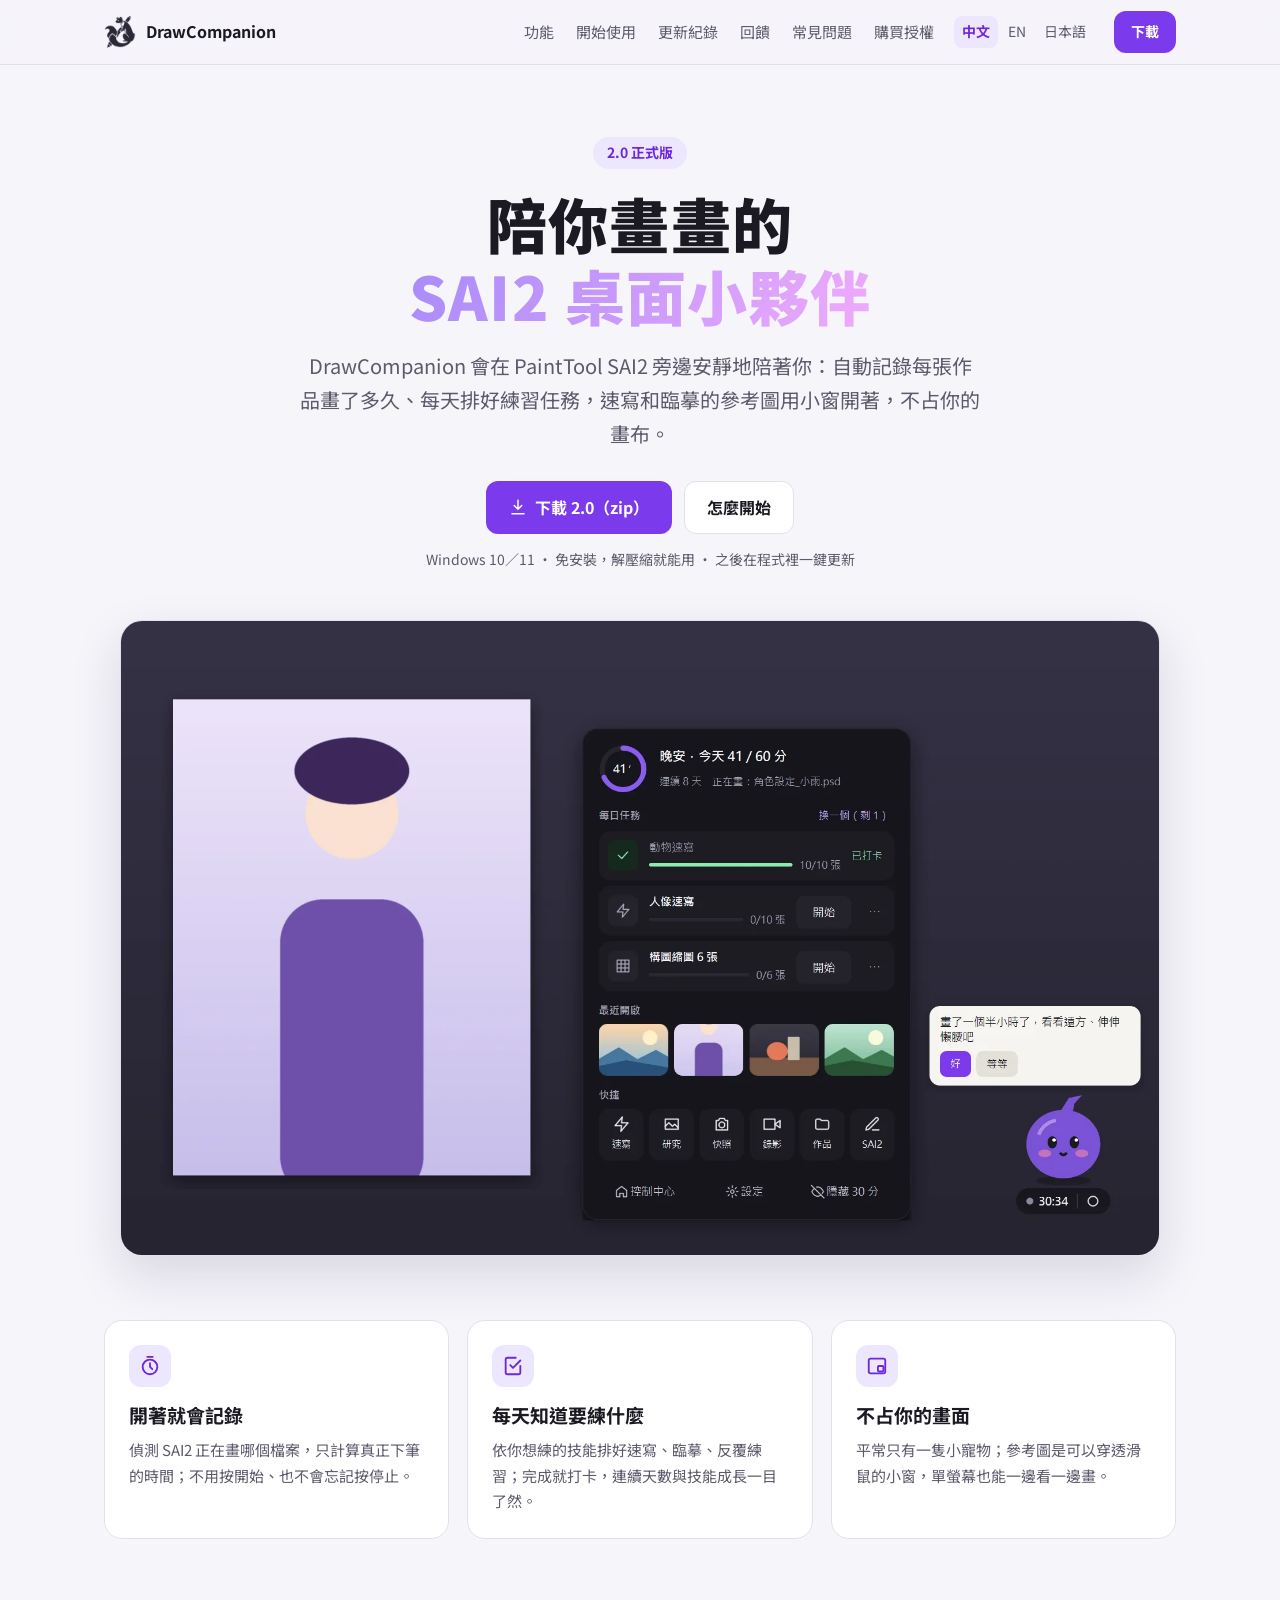
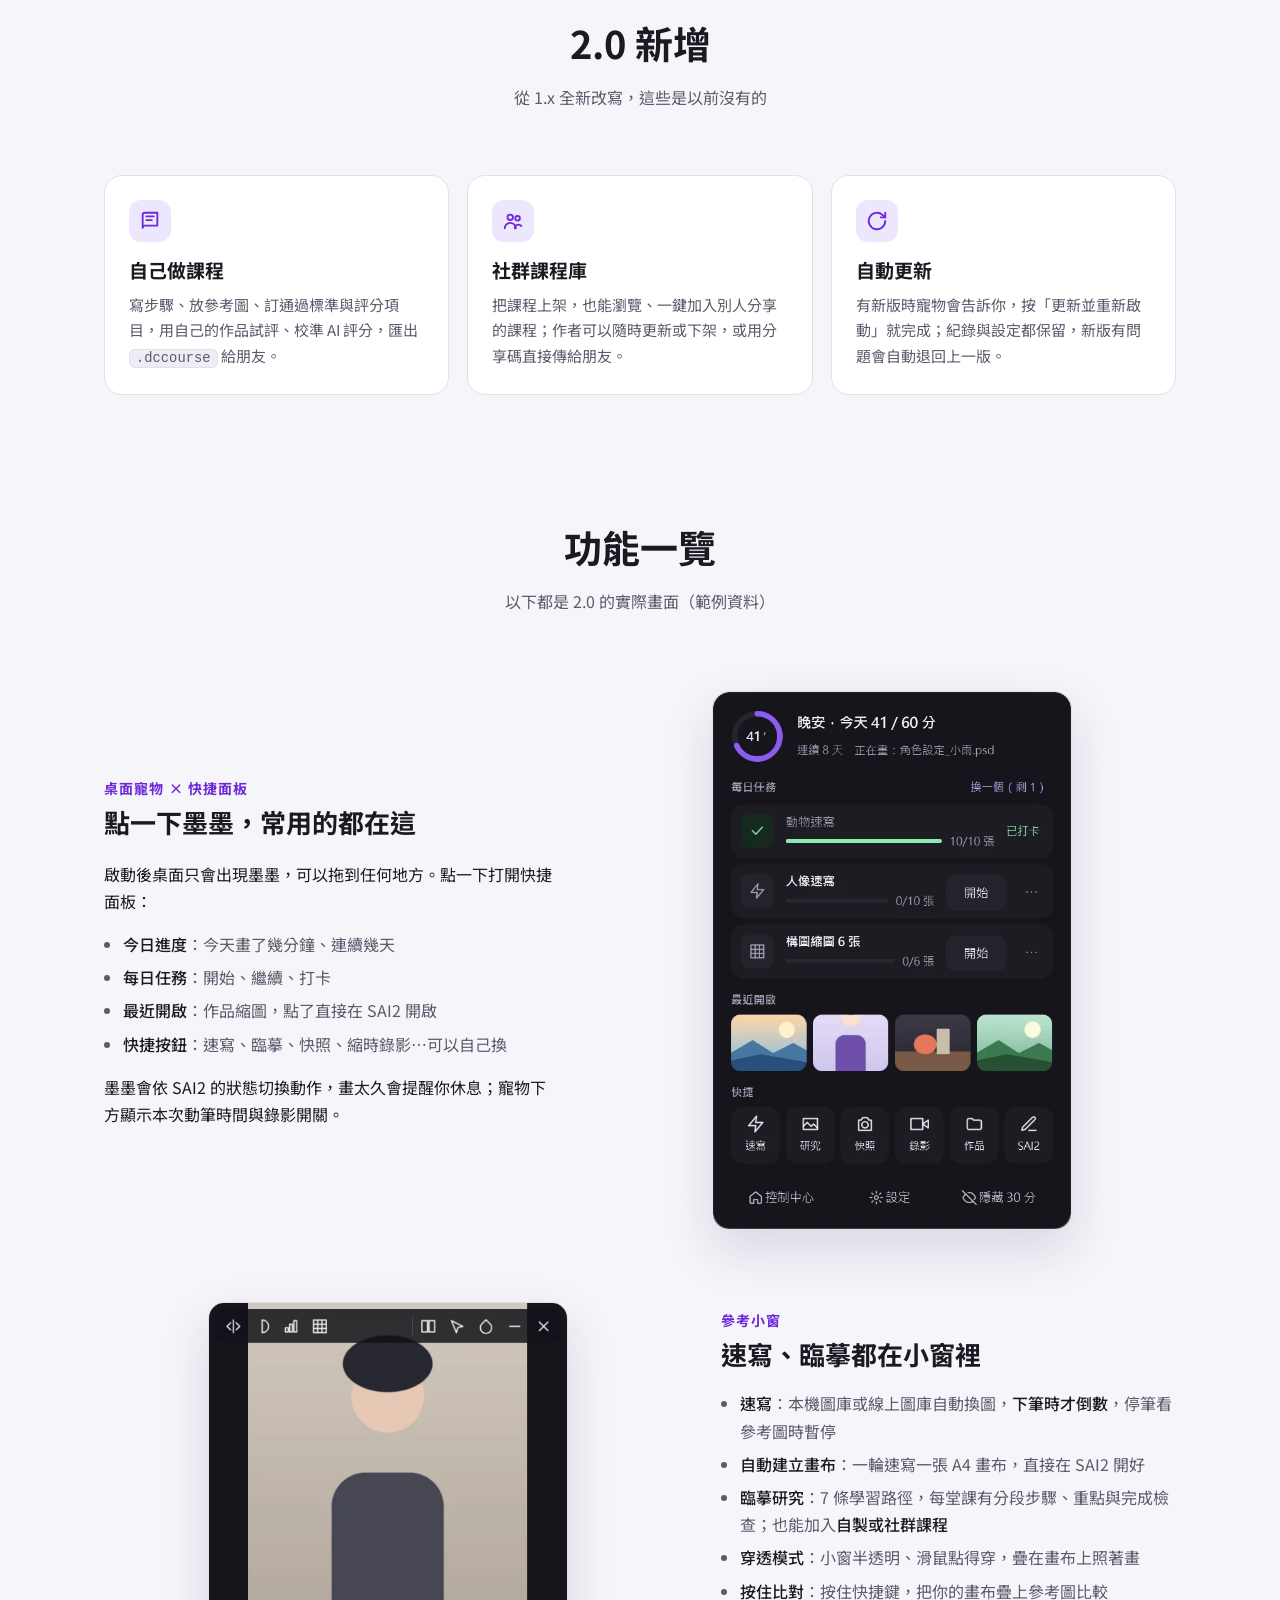
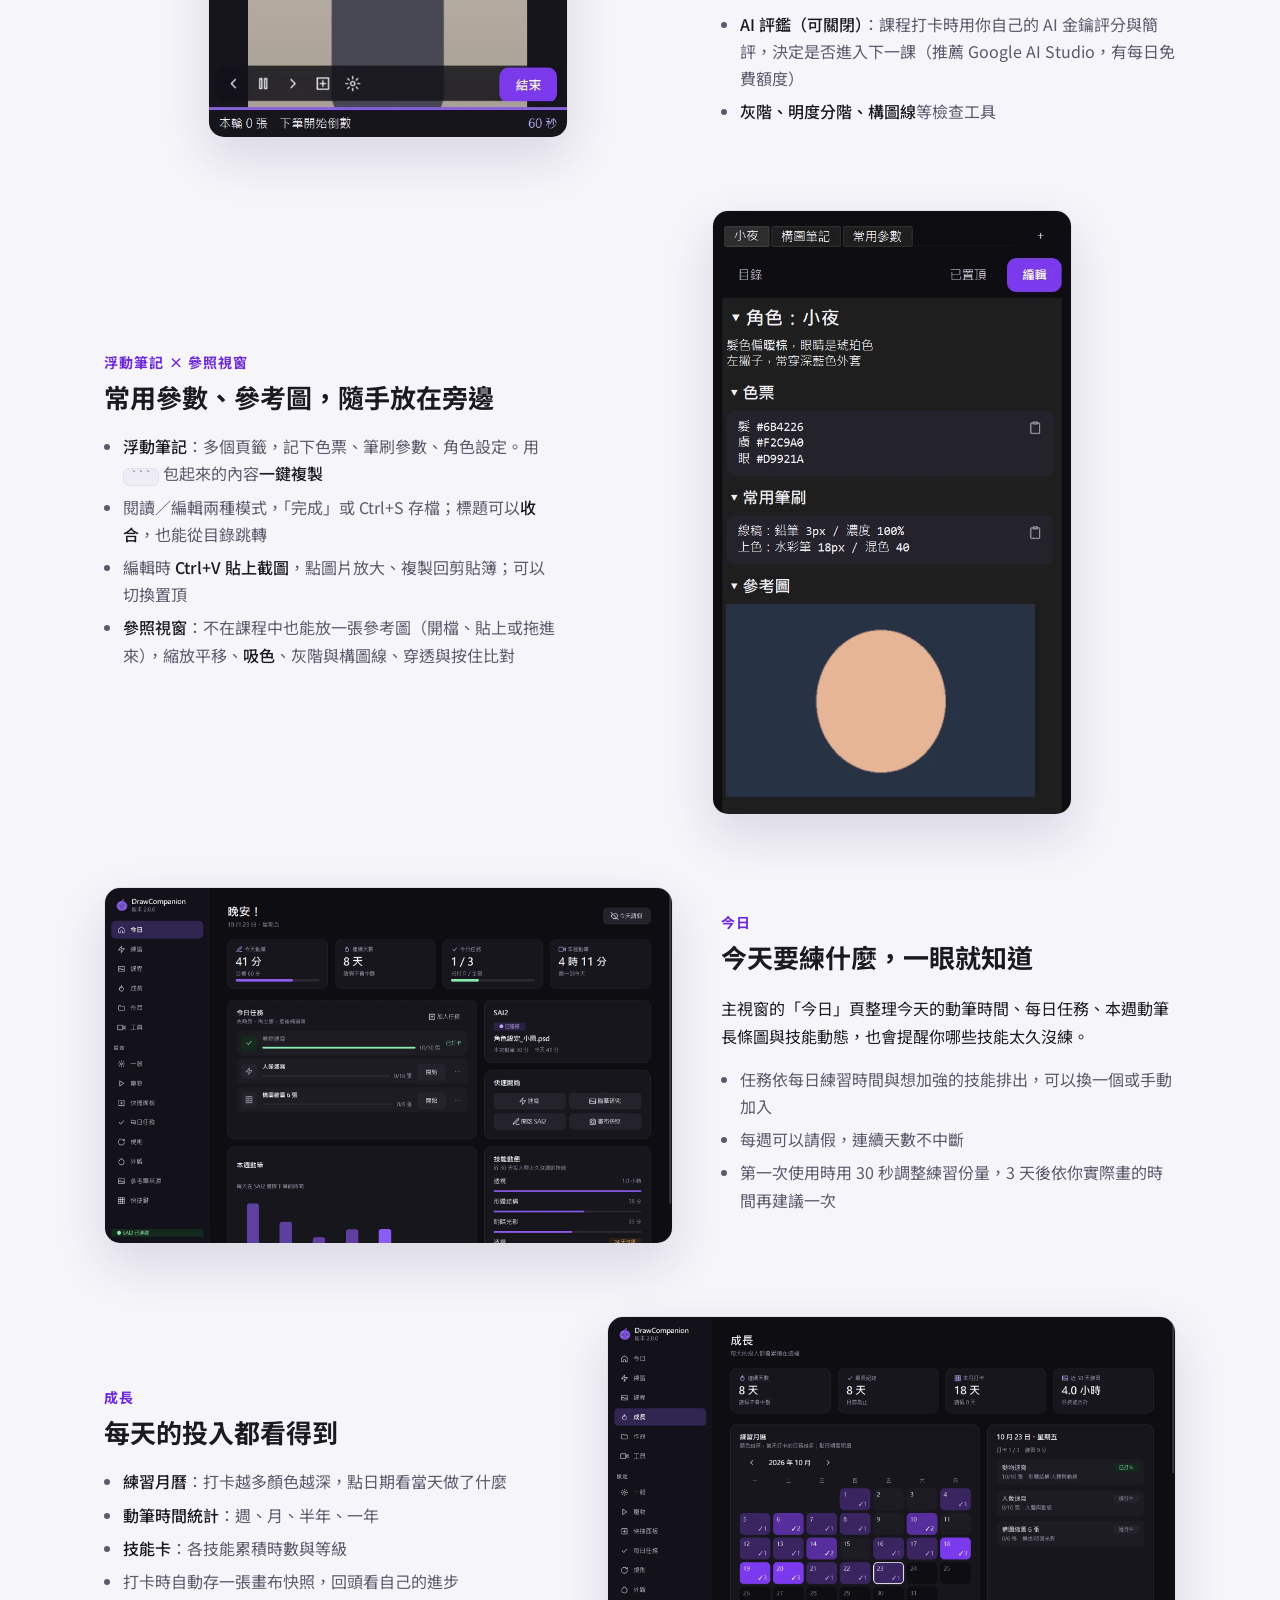
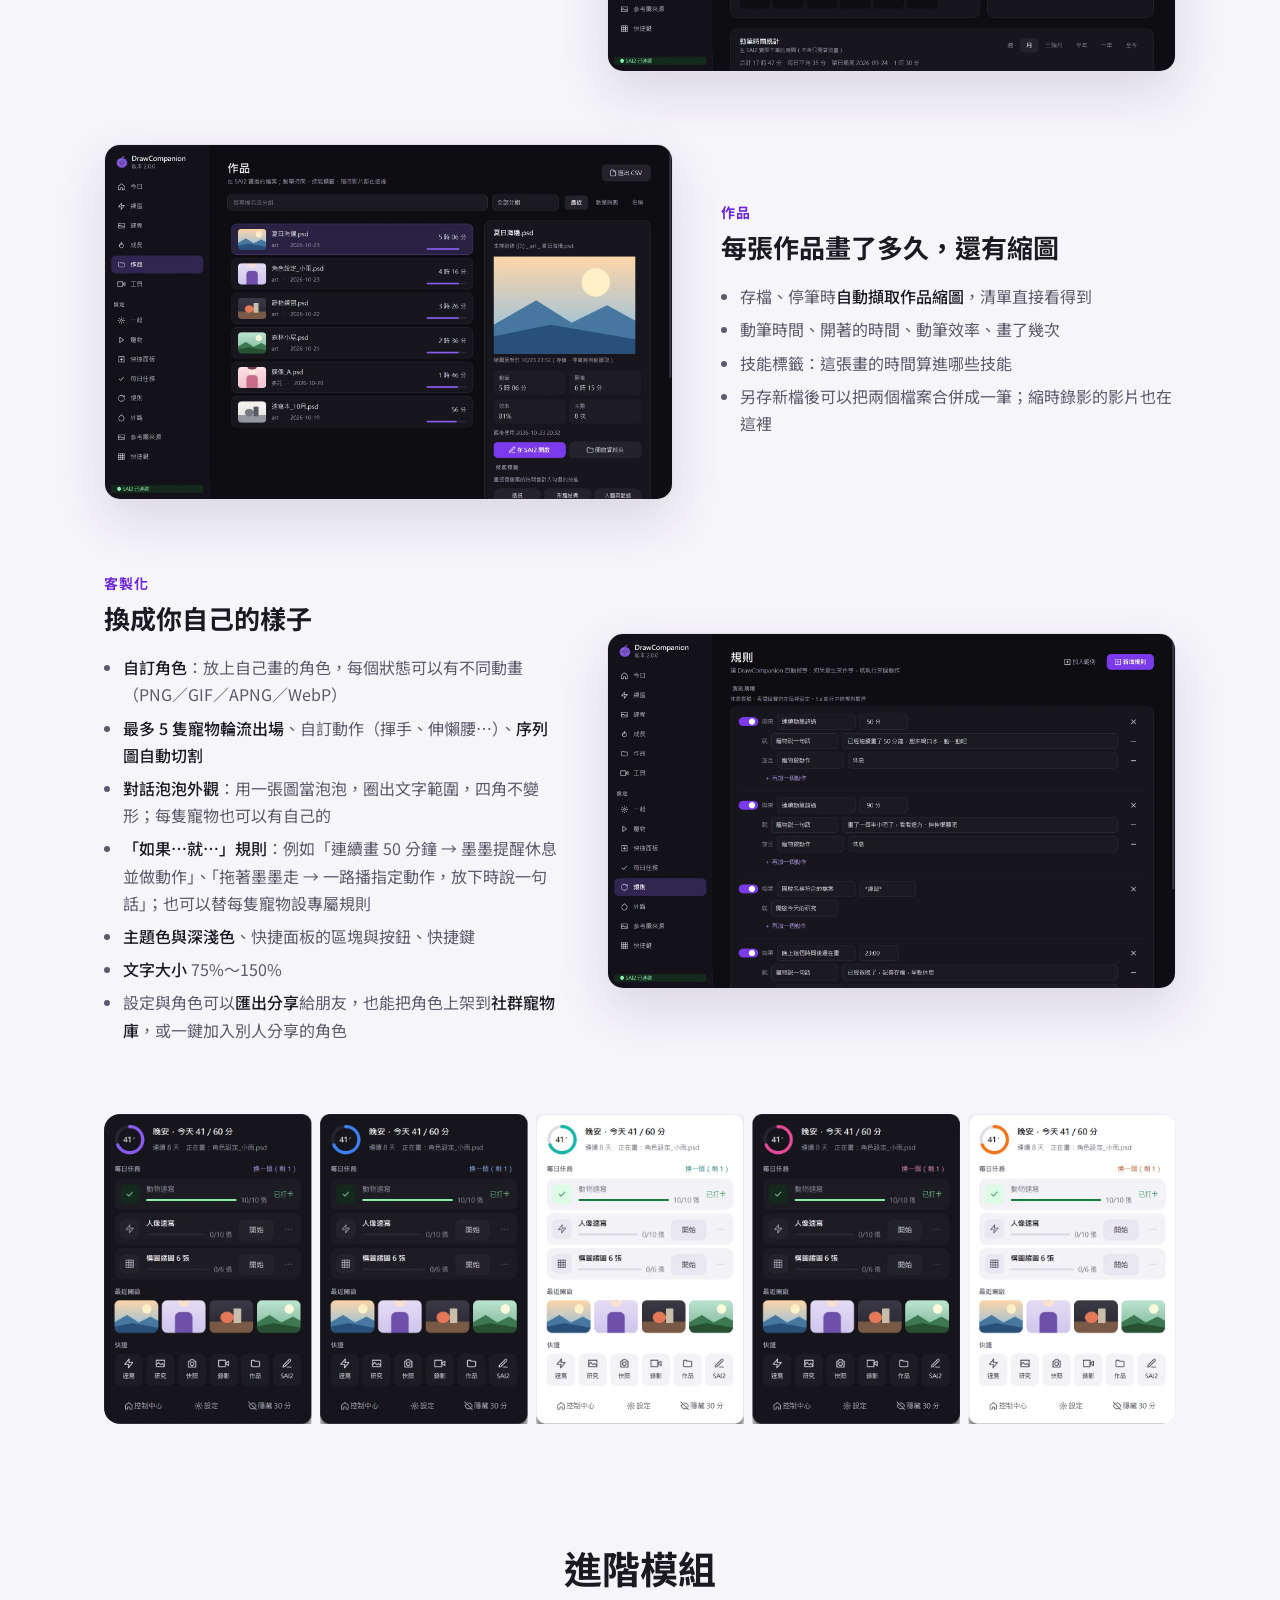
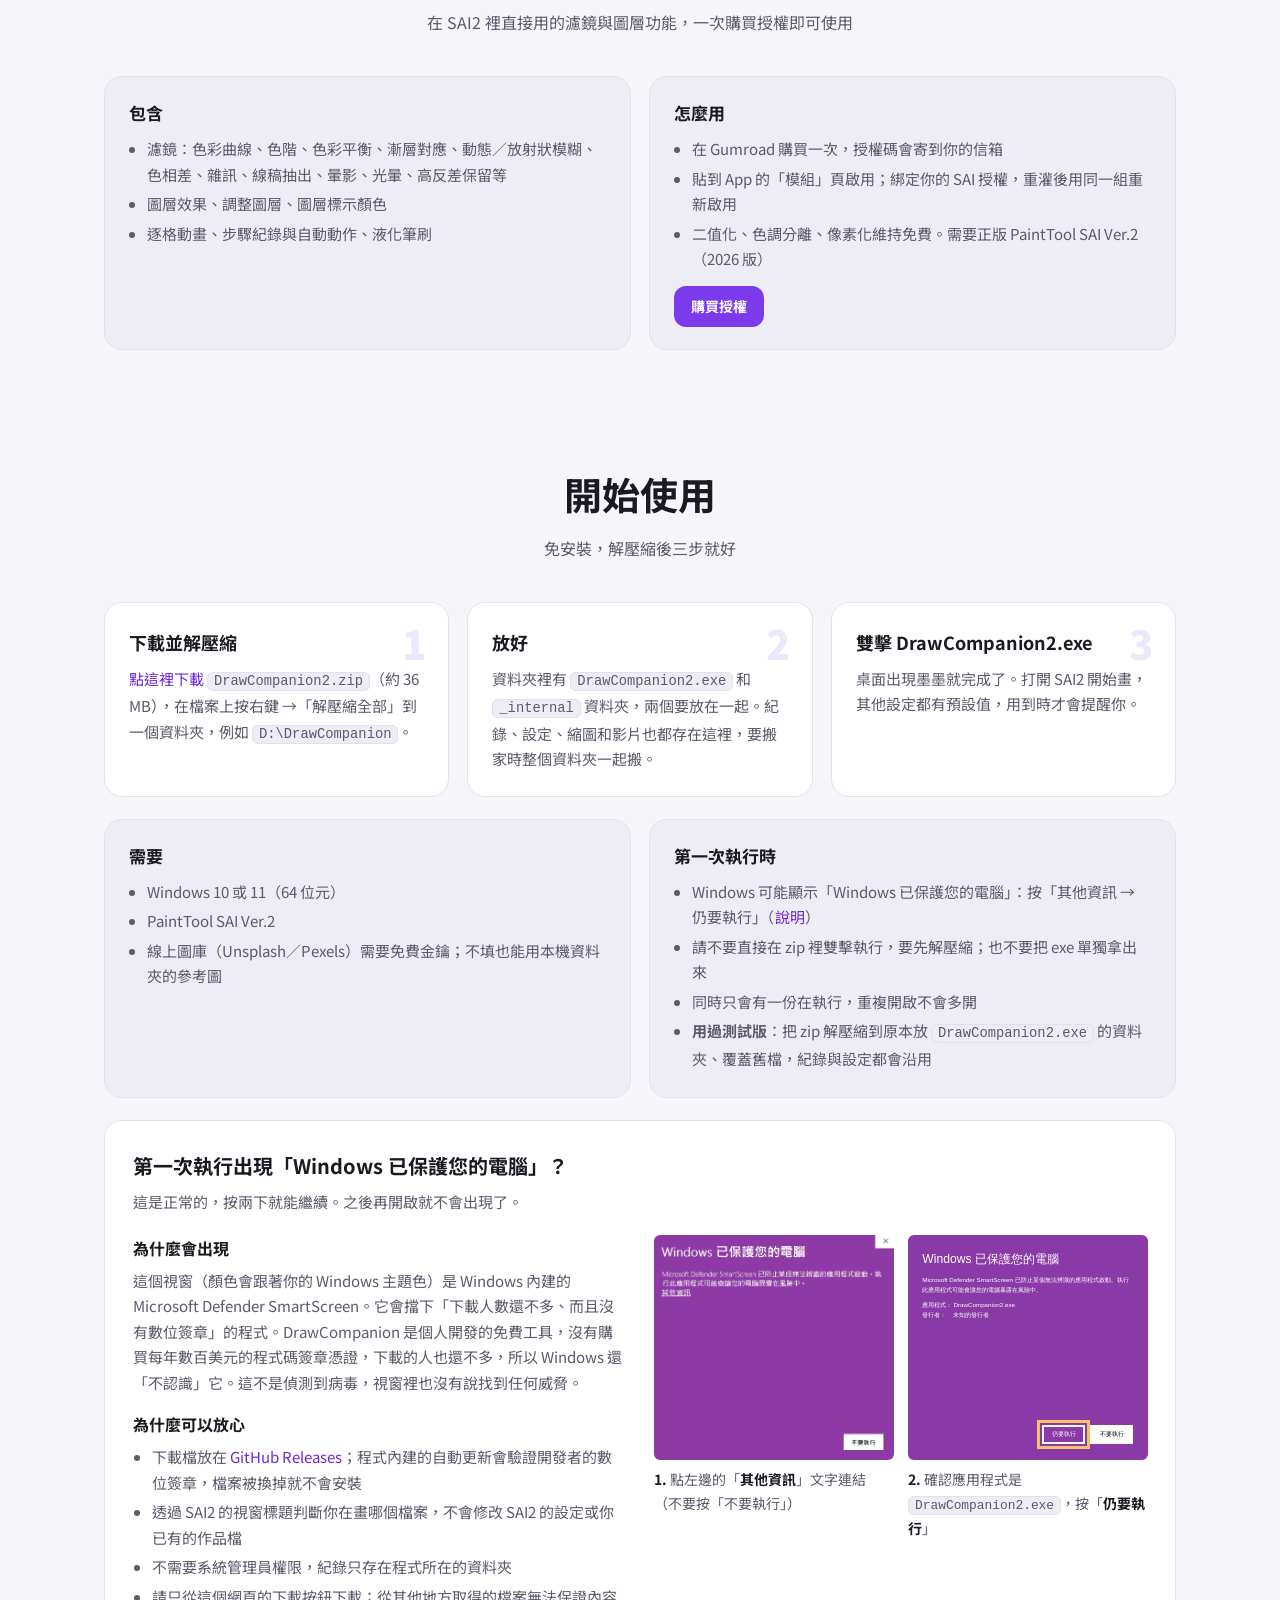
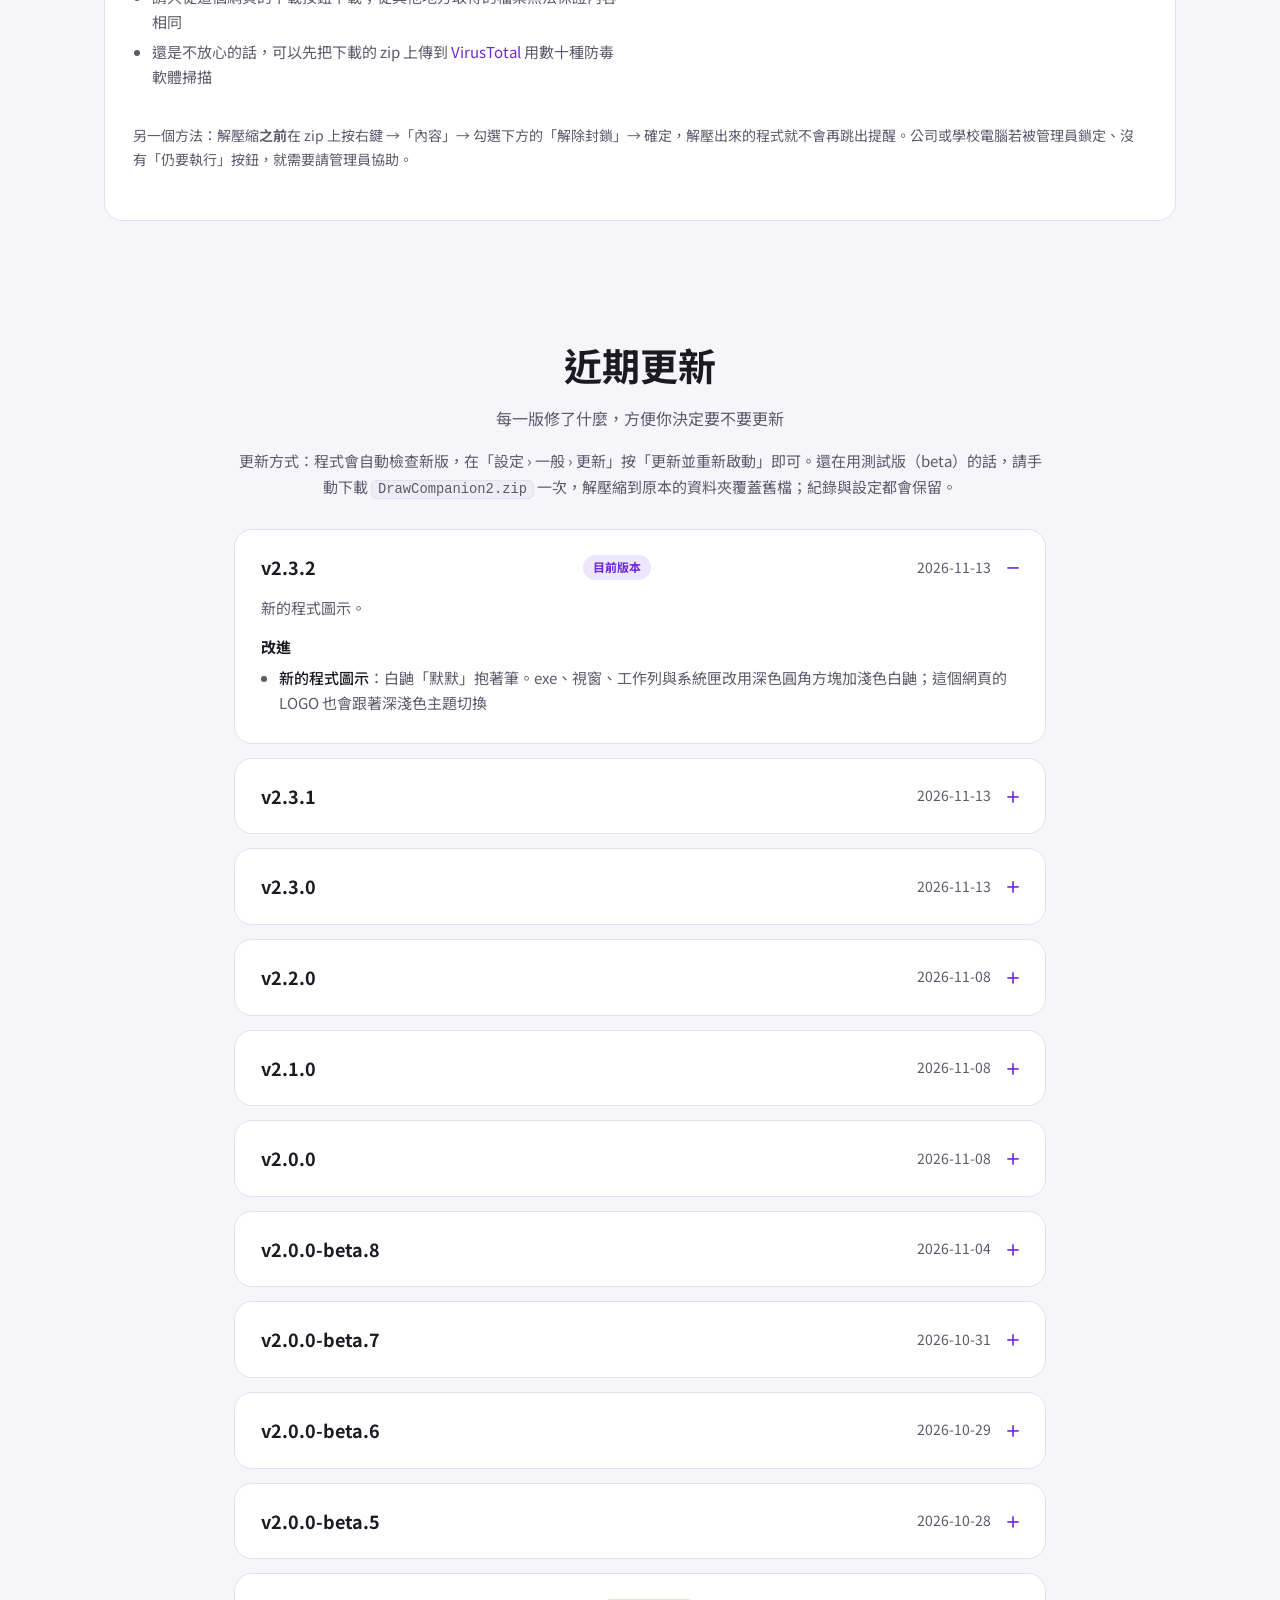
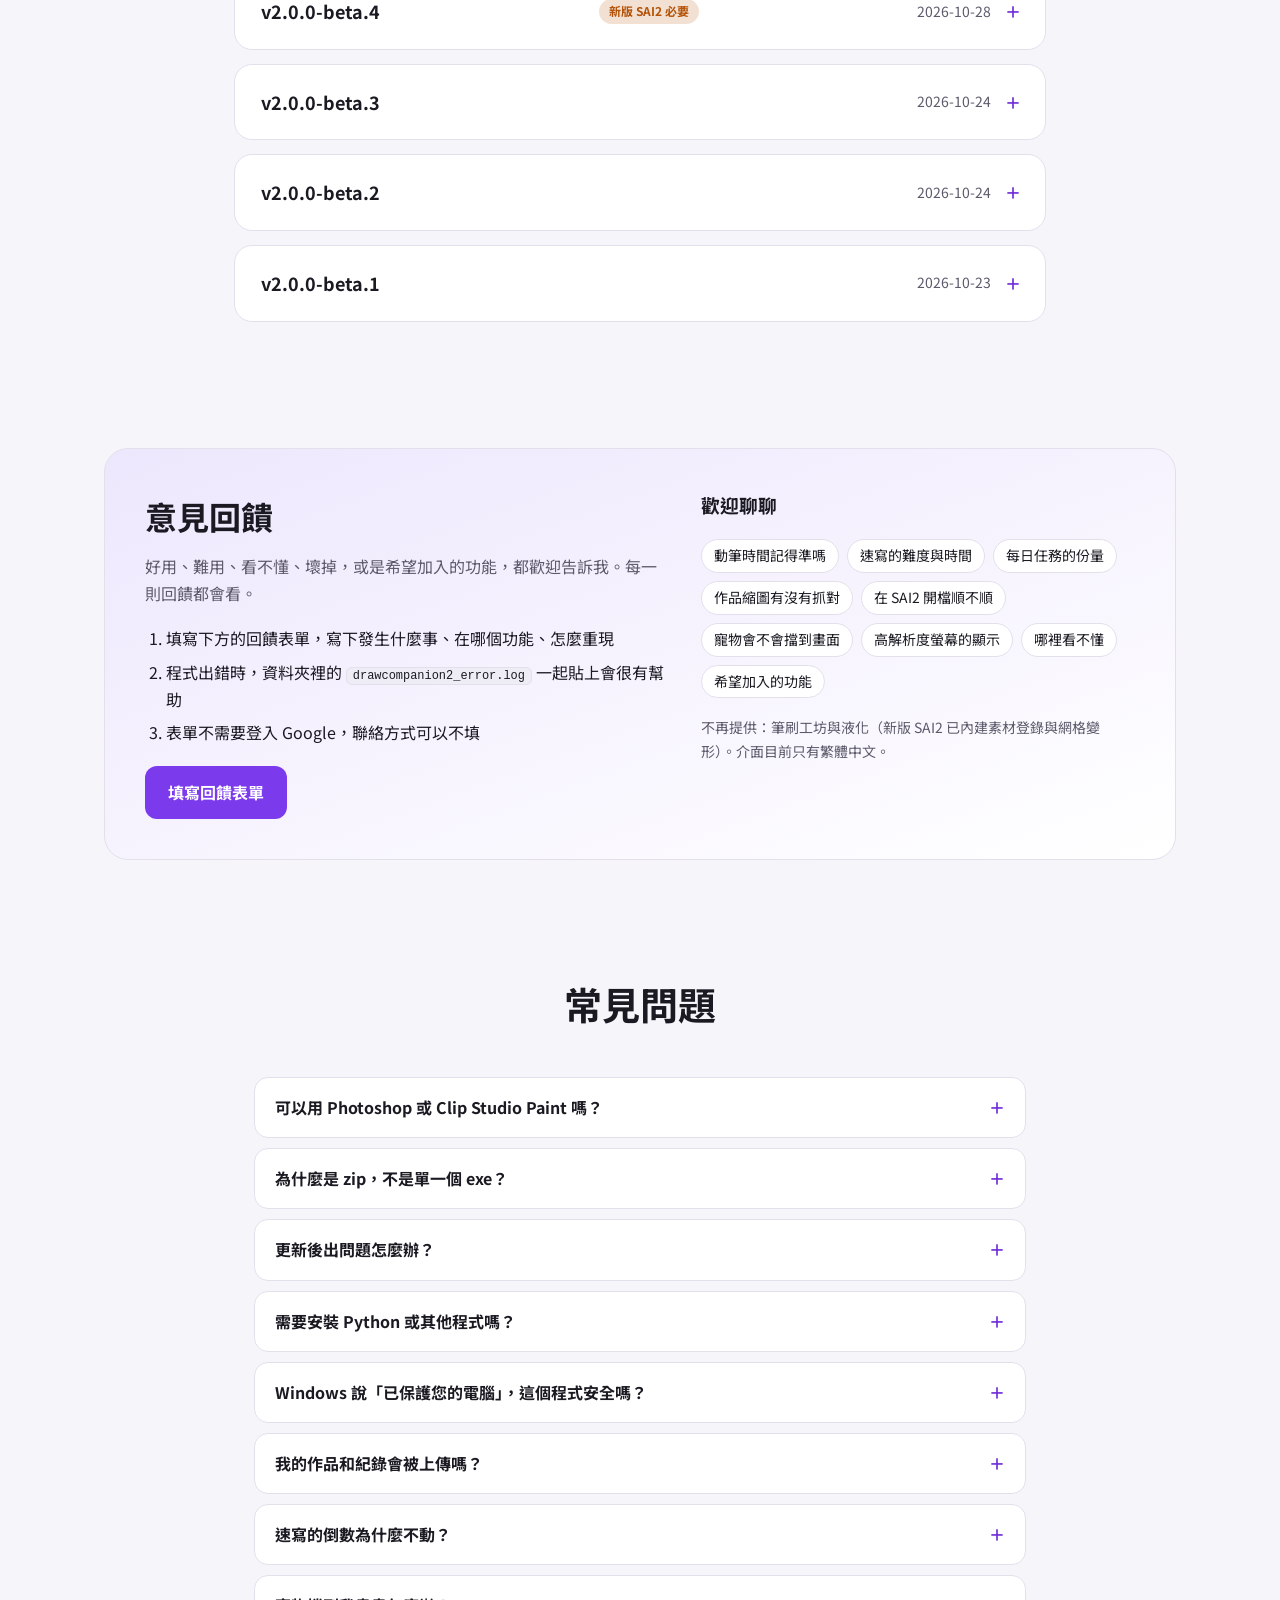
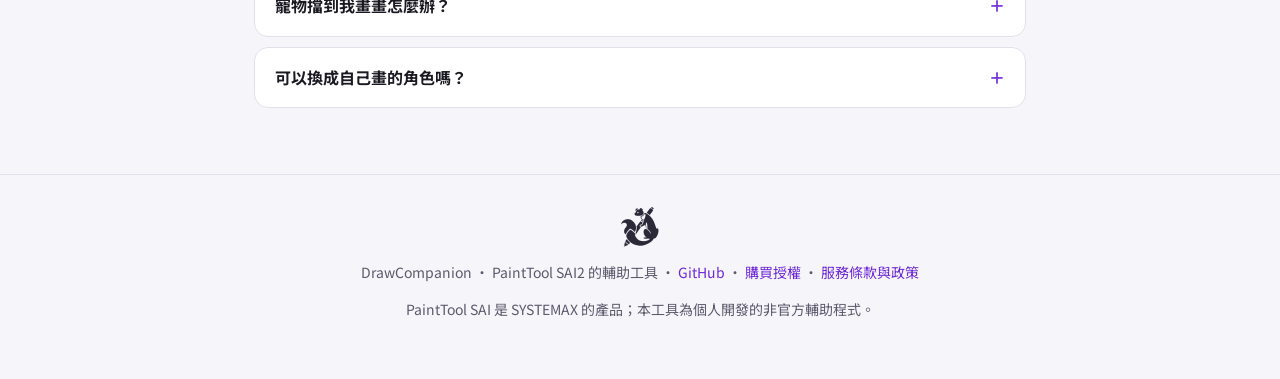
==== commit 85cfda0a: "更新介紹網頁與版本資訊（2.3.2）" ====
--- a/docs/index.html
+++ b/docs/index.html
@@ -23,7 +23,7 @@
 
 <nav>
   <div class="wrap">
-    <a class="brand" href="#top"><img src="img/icon.png" alt="" width="32" height="32">DrawCompanion</a>
+    <a class="brand" href="#top"><picture><source srcset="img/logo-dark.png" media="(prefers-color-scheme: light)"><img src="img/logo-light.png" alt="" width="32" height="32"></picture>DrawCompanion</a>
     <div class="links">
       <a href="#features">功能</a>
       <a href="#start">開始使用</a>
@@ -327,7 +327,16 @@
     <p class="update-how">更新方式：程式會自動檢查新版，在「設定 › 一般 › 更新」按「更新並重新啟動」即可。還在用測試版（beta）的話，請手動下載 <code>DrawCompanion2.zip</code> 一次，解壓縮到原本的資料夾覆蓋舊檔；紀錄與設定都會保留。</p>
 
     <details class="rel" open>
-      <summary><span class="ver">v2.3.1</span><span class="tag">目前版本</span><span class="date">2026-11-13</span></summary>
+      <summary><span class="ver">v2.3.2</span><span class="tag">目前版本</span><span class="date">2026-11-13</span></summary>
+      <p class="lead2">新的程式圖示。</p>
+      <h4>改進</h4>
+      <ul>
+        <li><b>新的程式圖示</b>：白鼬「默默」抱著筆。exe、視窗、工作列與系統匣改用深色圓角方塊加淺色白鼬；這個網頁的 LOGO 也會跟著深淺色主題切換</li>
+      </ul>
+    </details>
+
+    <details class="rel">
+      <summary><span class="ver">v2.3.1</span><span class="date">2026-11-13</span></summary>
       <p class="lead2">修正錄影開關顯示錯誤，「錄影」頁可以直接下載 ffmpeg。</p>
       <h4>修正</h4>
       <ul>
@@ -595,7 +604,7 @@
 
 <footer>
   <div class="wrap">
-    <img src="img/icon.png" alt="" width="40" height="40">
+    <picture><source srcset="img/logo-dark.png" media="(prefers-color-scheme: light)"><img src="img/logo-light.png" alt="" width="40" height="40"></picture>
     <p>DrawCompanion · PaintTool SAI2 的輔助工具 · <a href="https://github.com/straydog3301/SAI2_DrawCompanion">GitHub</a> · <a href="buy.html">購買授權</a> · <a href="legal.html">服務條款與政策</a></p>
     <p>PaintTool SAI 是 SYSTEMAX 的產品；本工具為個人開發的非官方輔助程式。</p>
   </div>
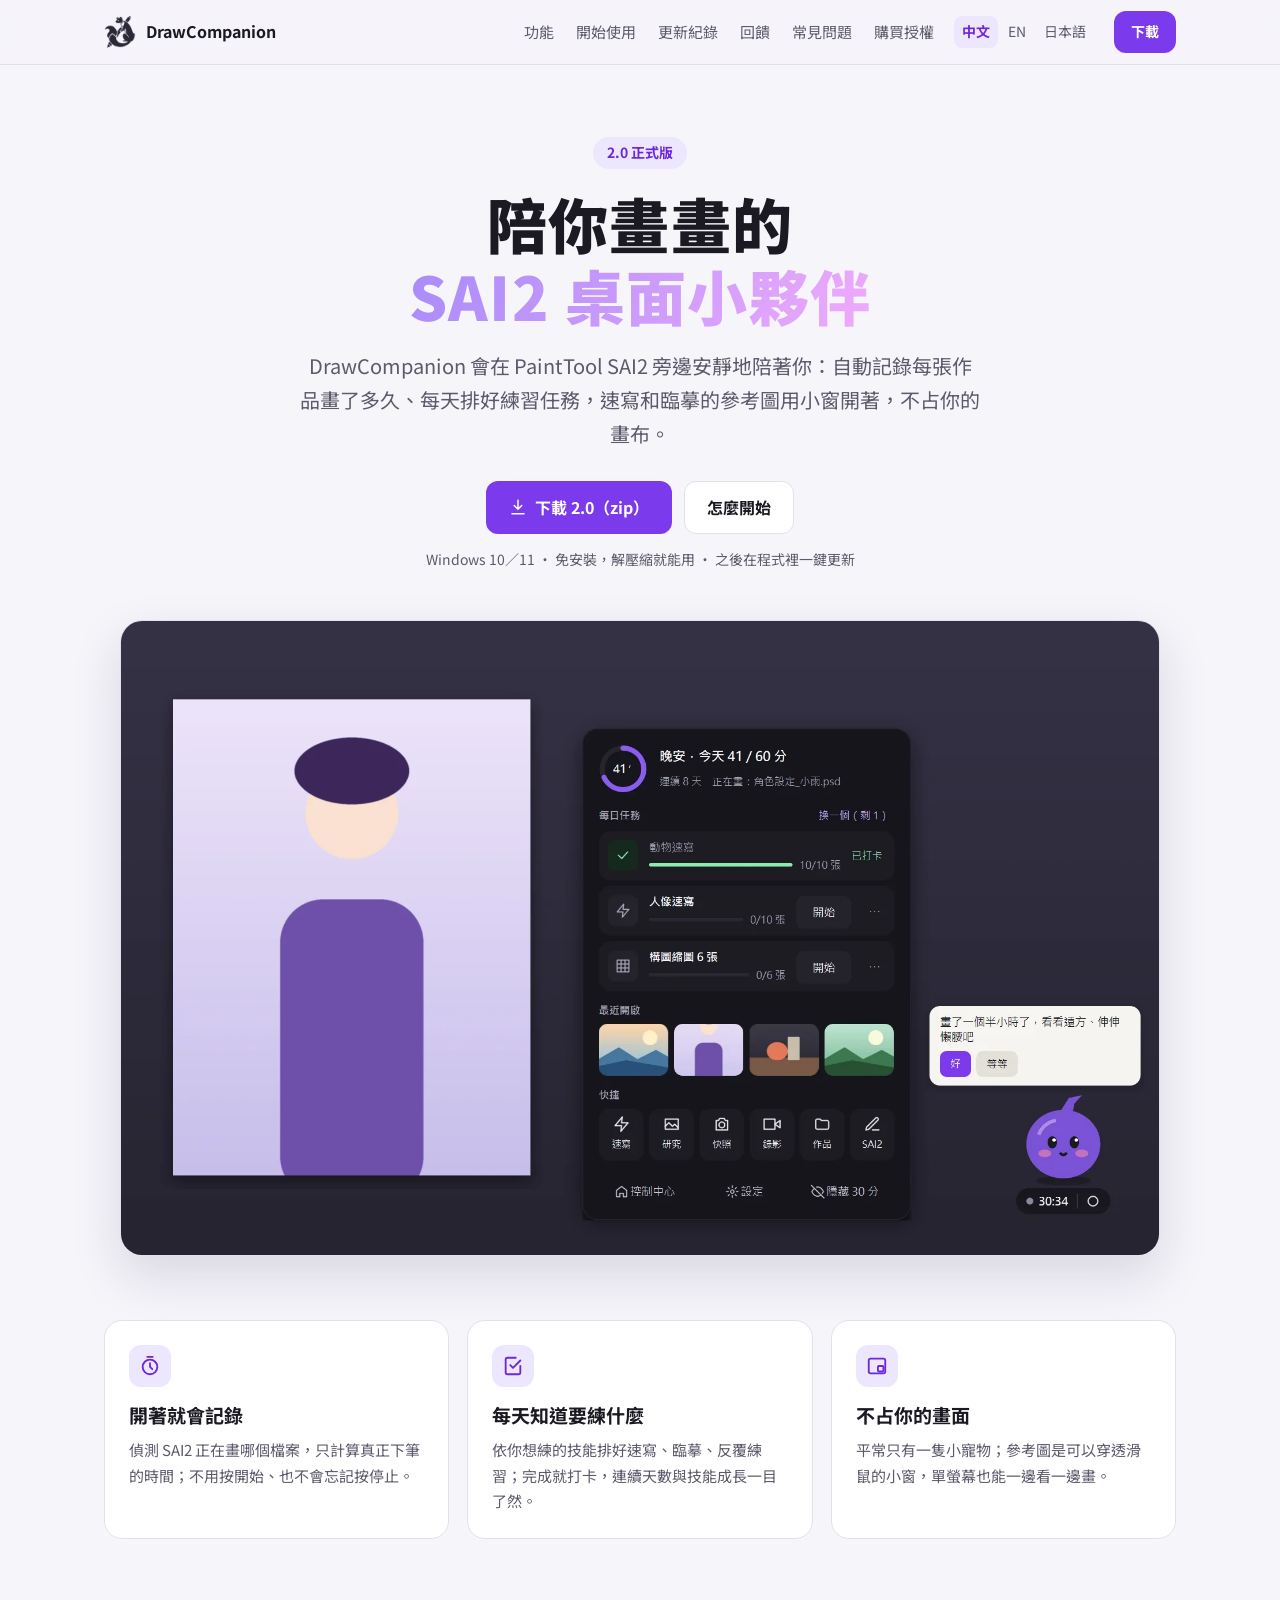
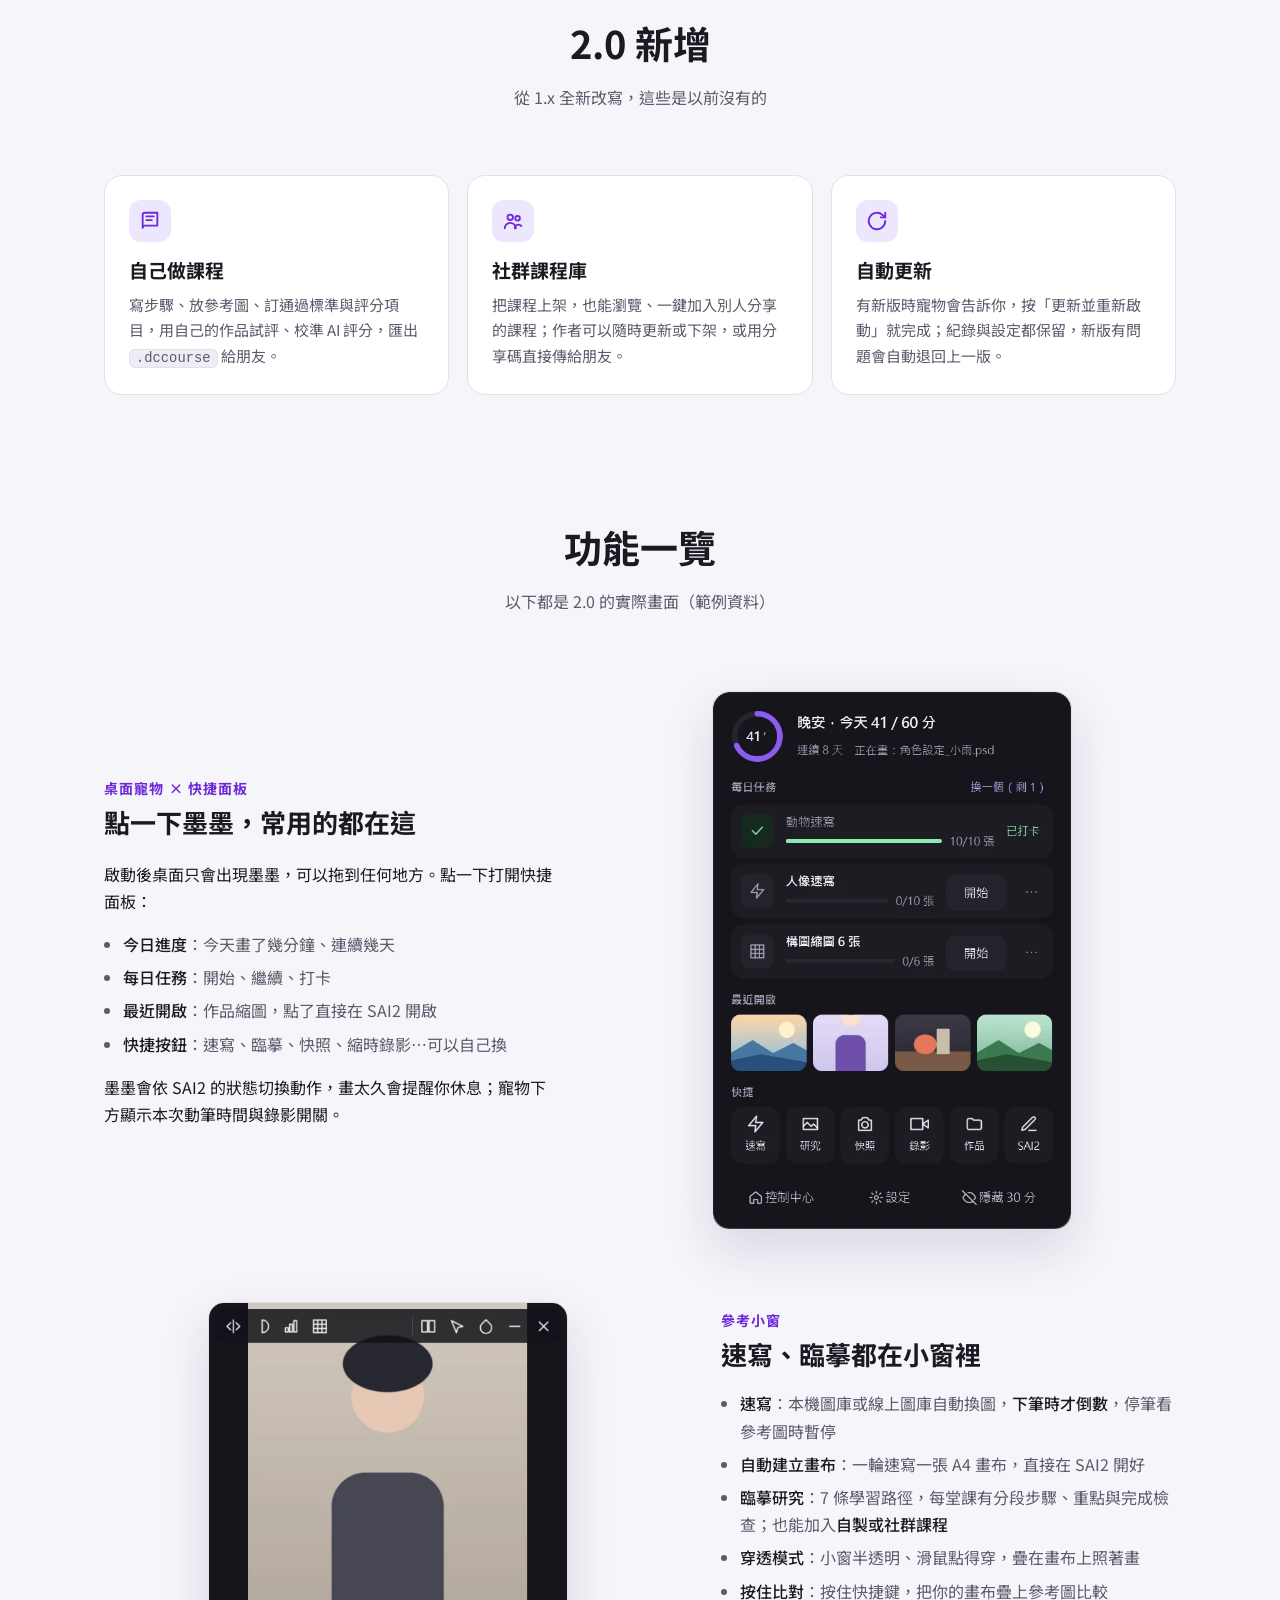
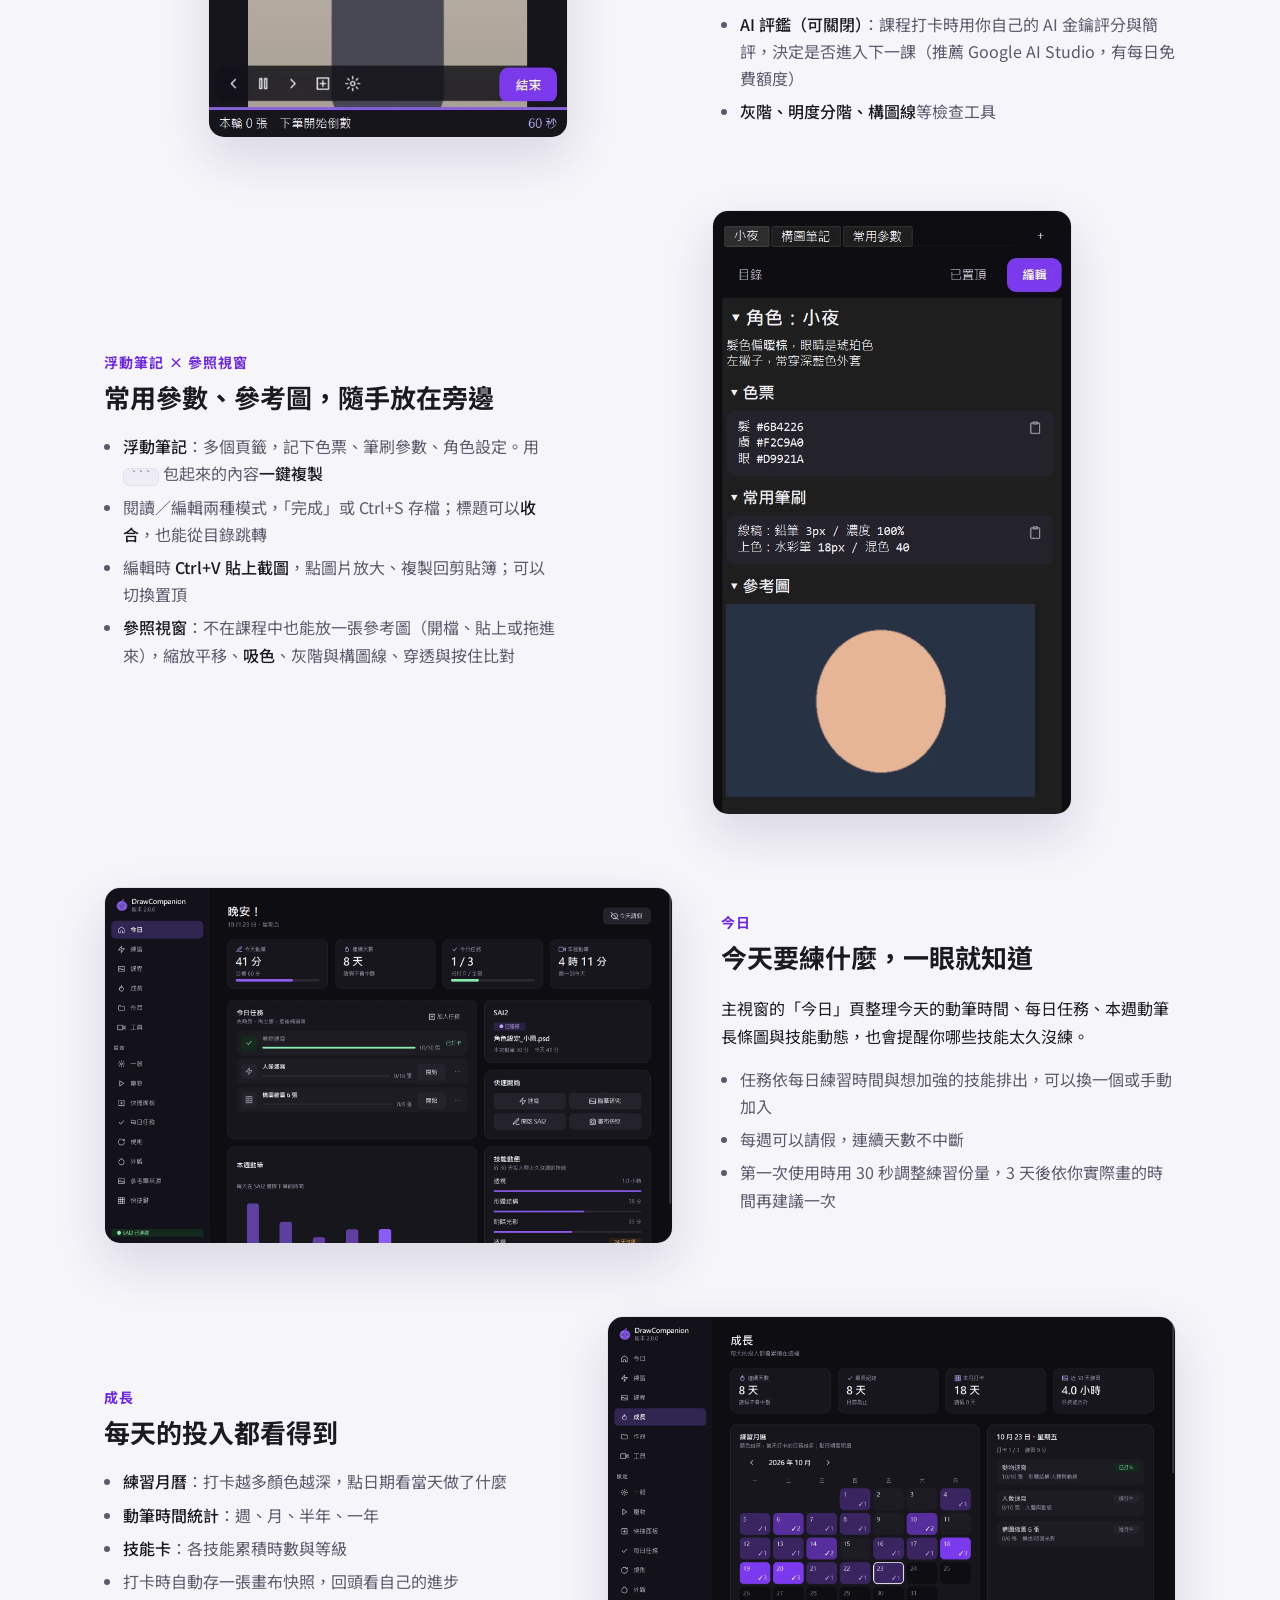
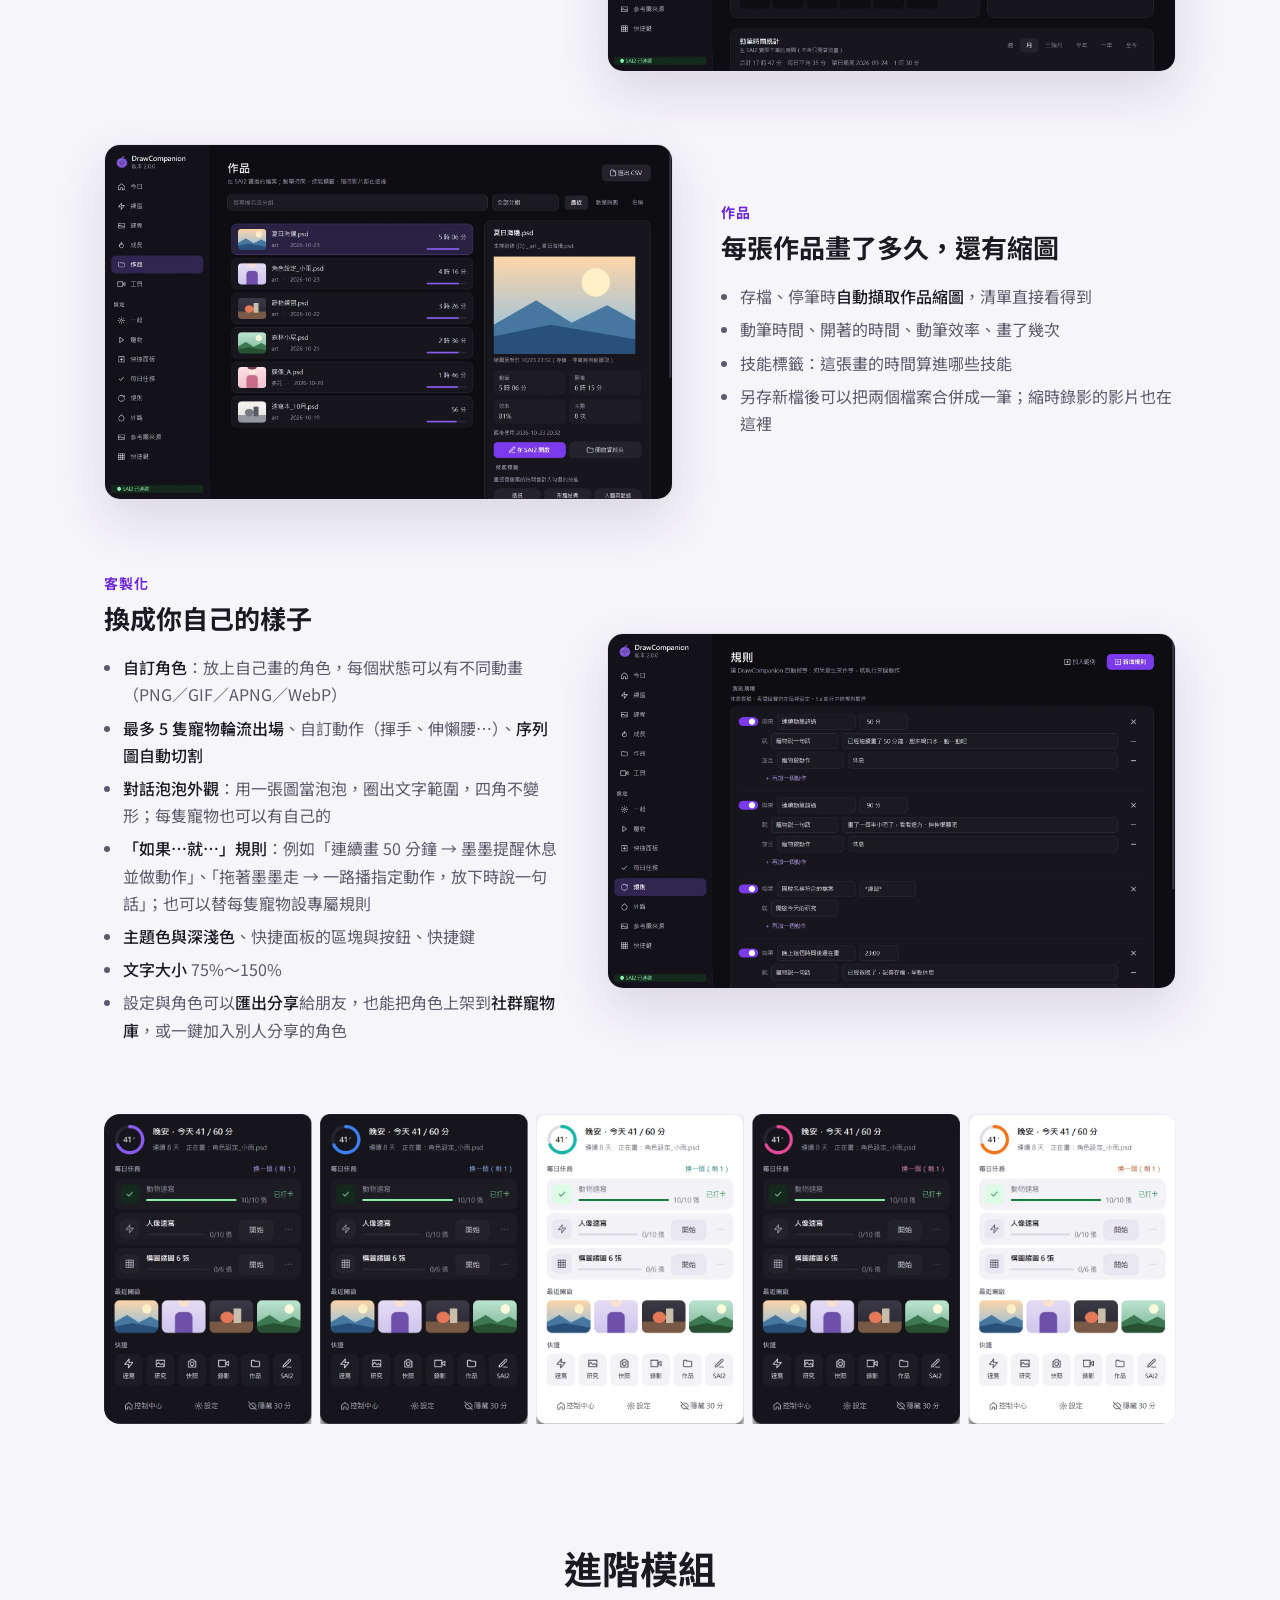
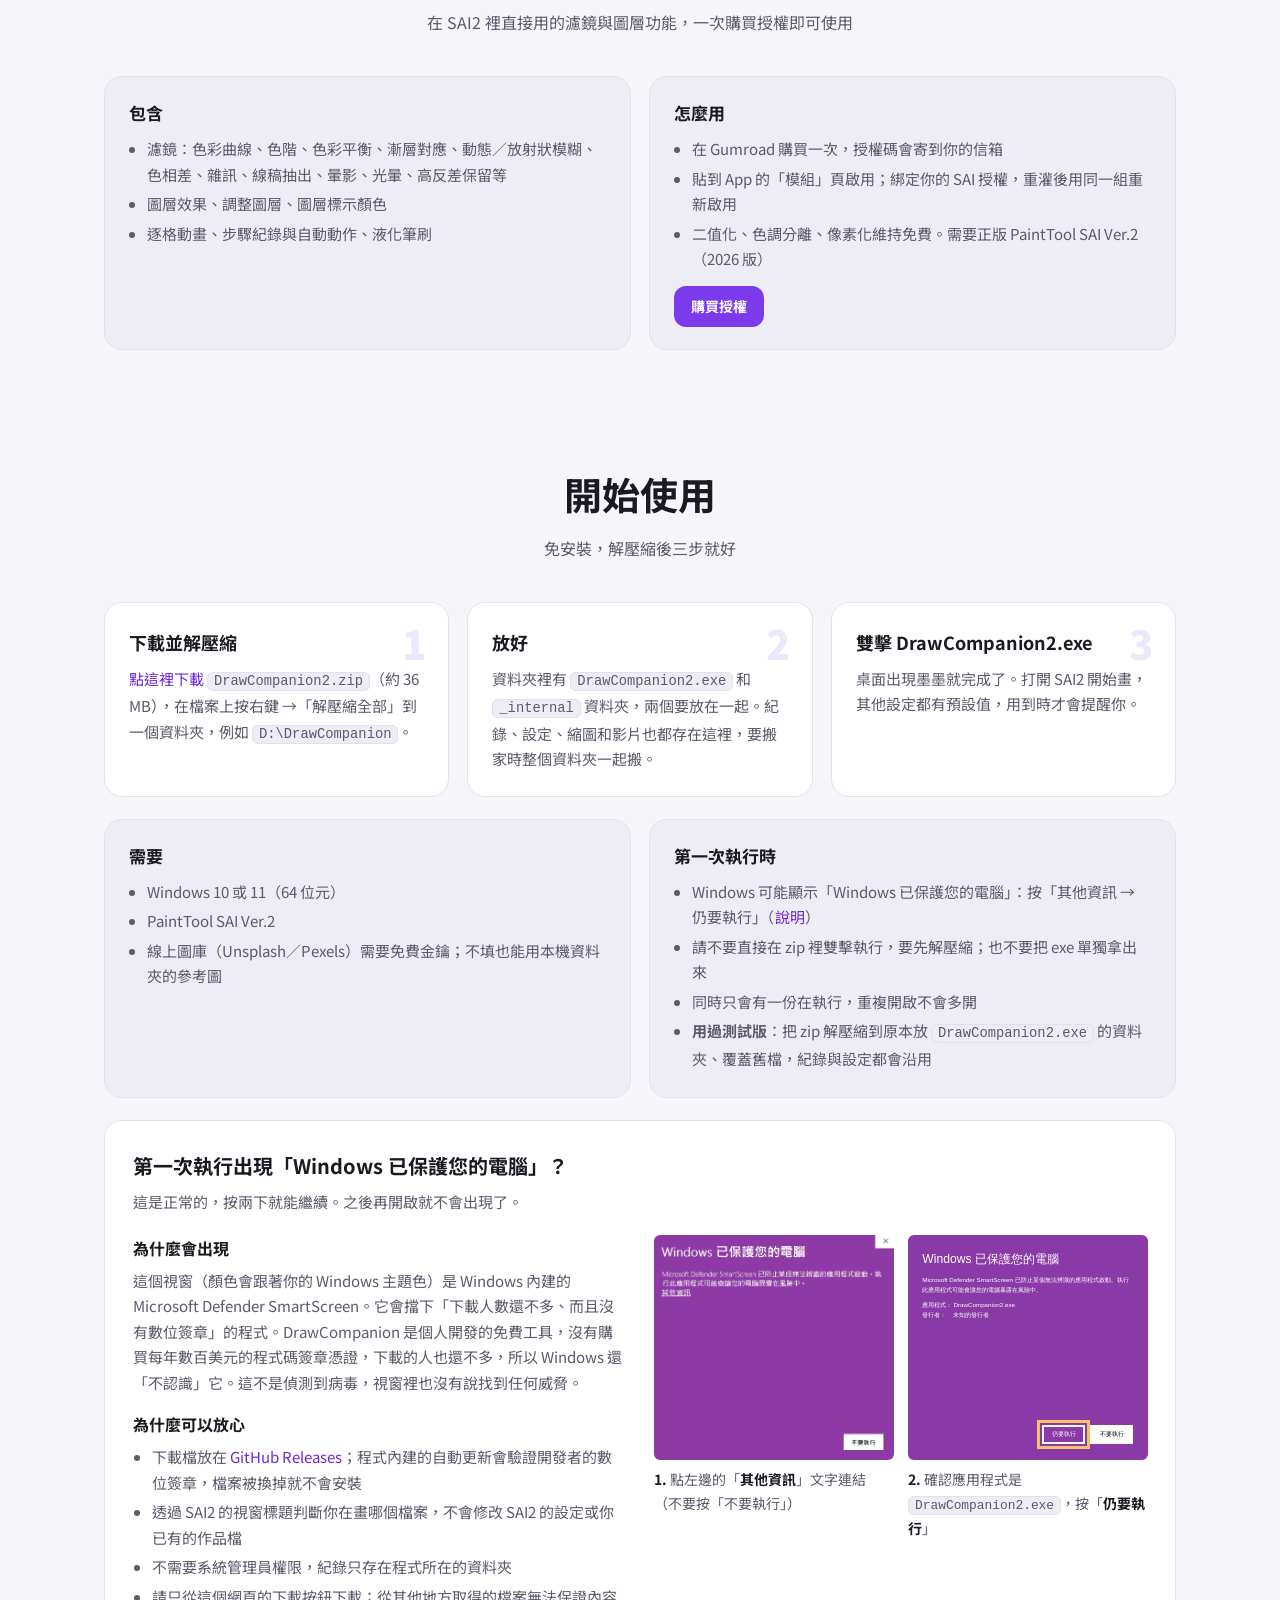
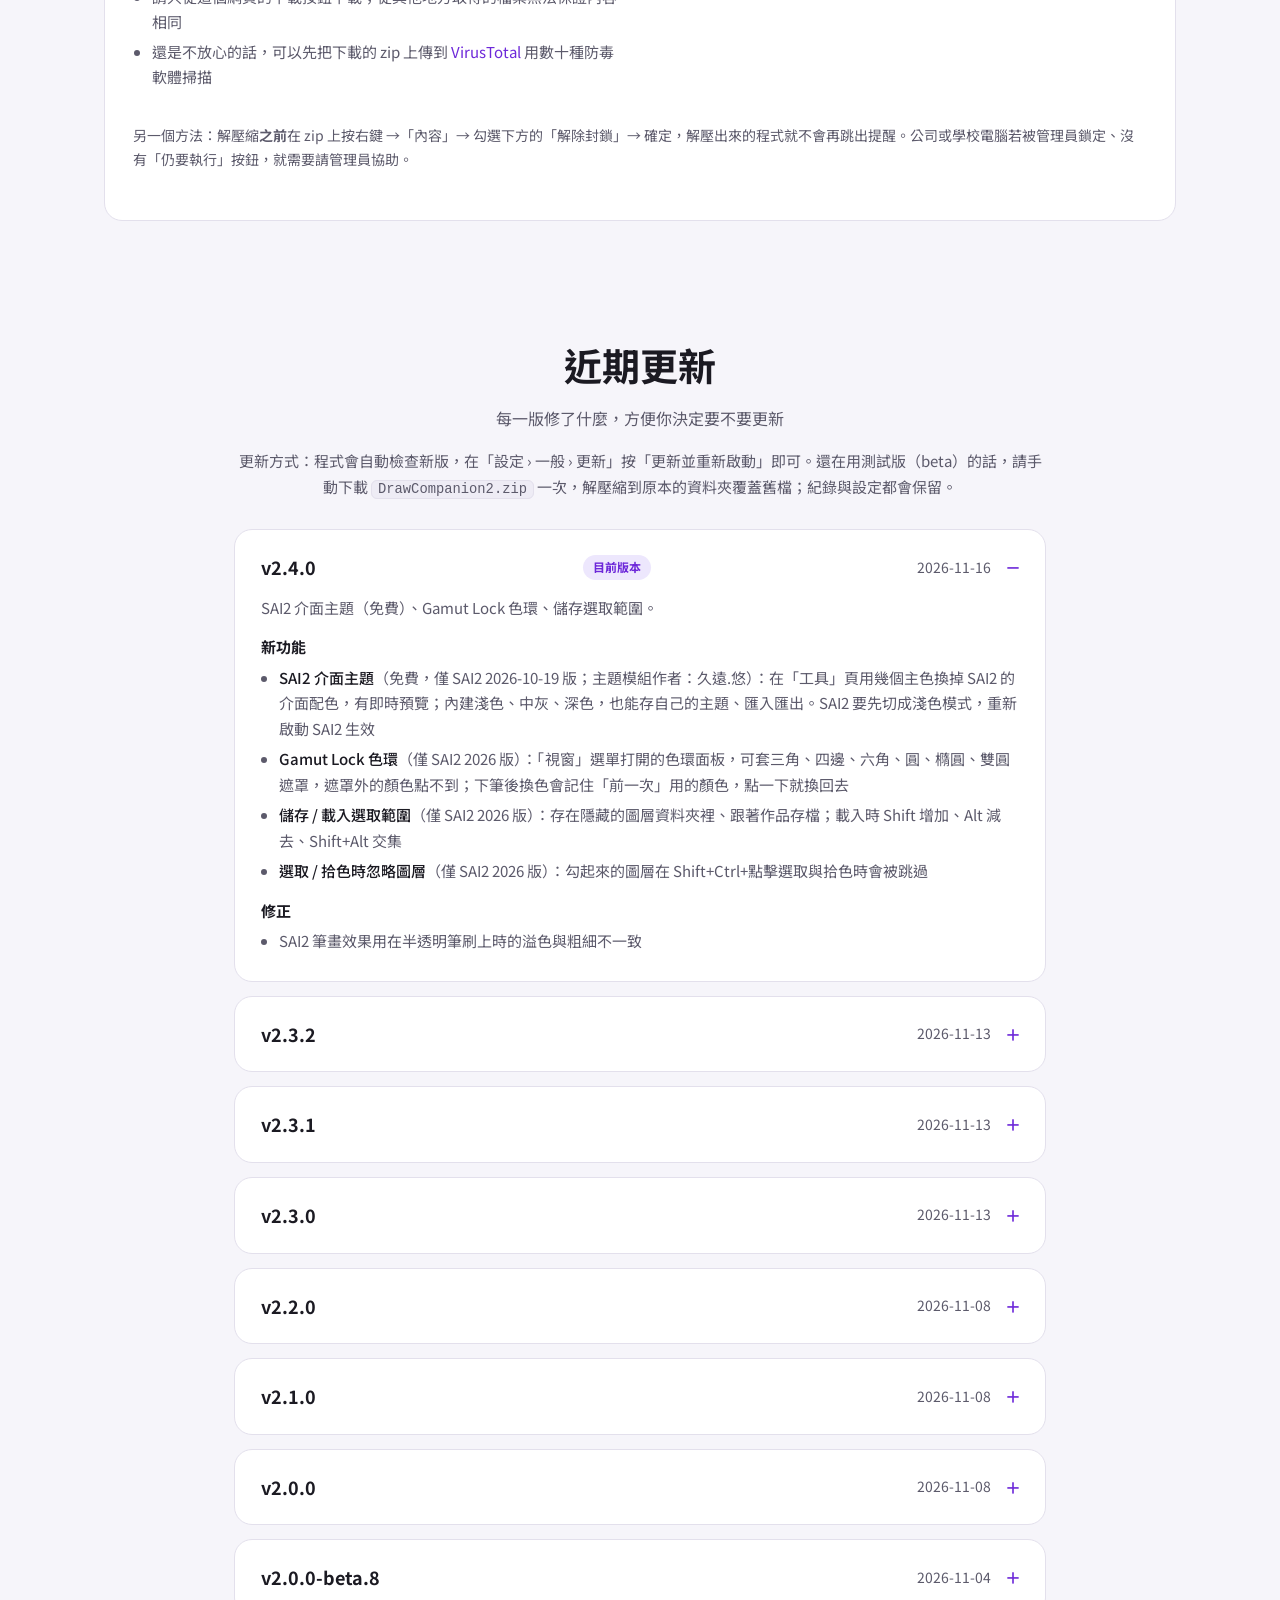
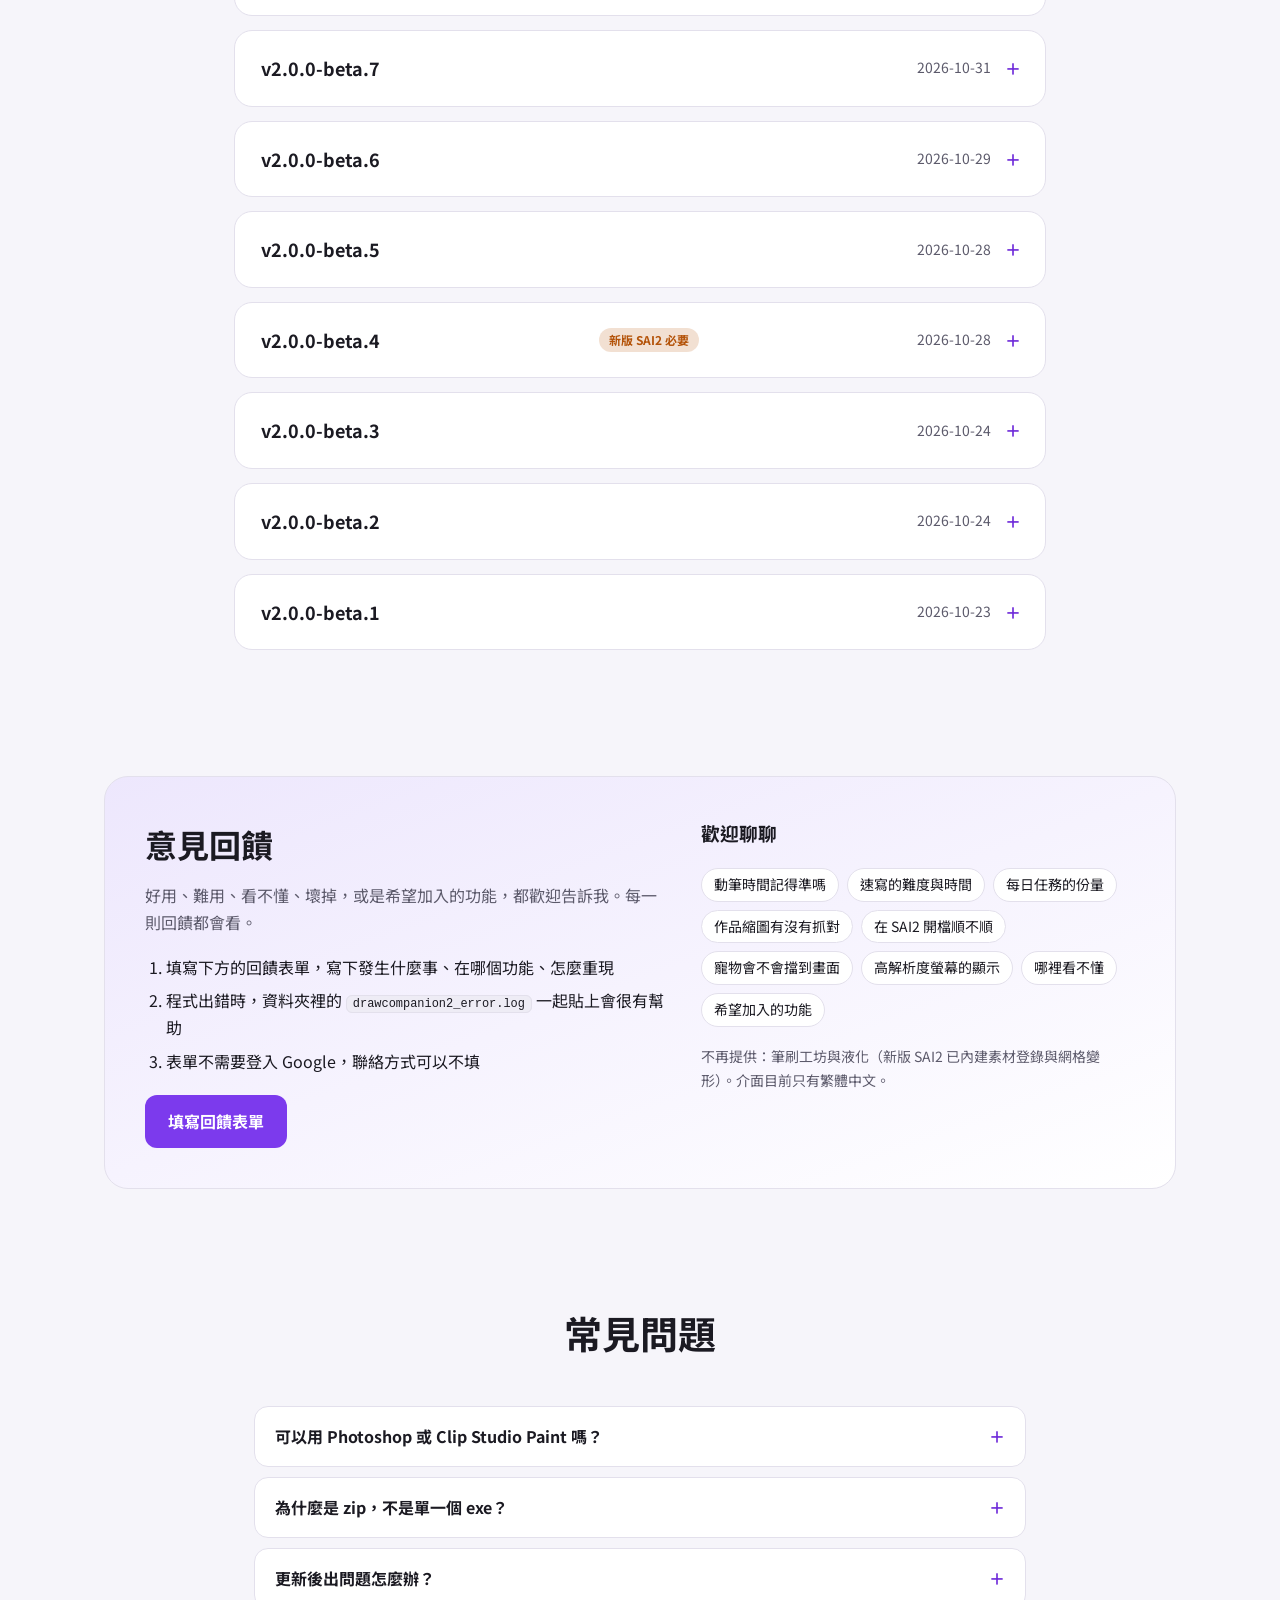
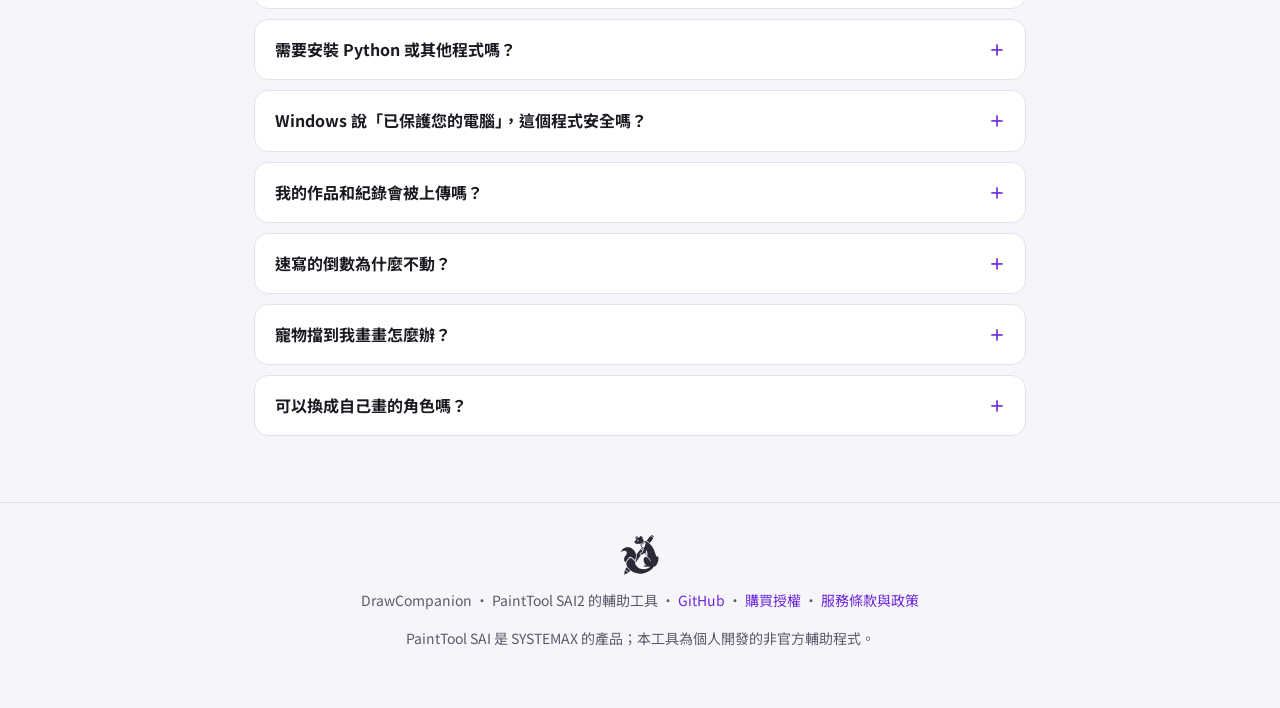
==== commit 4151457b: "更新介紹網頁與版本資訊（2.4.0）" ====
--- a/docs/index.html
+++ b/docs/index.html
@@ -327,7 +327,23 @@
     <p class="update-how">更新方式：程式會自動檢查新版，在「設定 › 一般 › 更新」按「更新並重新啟動」即可。還在用測試版（beta）的話，請手動下載 <code>DrawCompanion2.zip</code> 一次，解壓縮到原本的資料夾覆蓋舊檔；紀錄與設定都會保留。</p>
 
     <details class="rel" open>
-      <summary><span class="ver">v2.3.2</span><span class="tag">目前版本</span><span class="date">2026-11-13</span></summary>
+      <summary><span class="ver">v2.4.0</span><span class="tag">目前版本</span><span class="date">2026-11-16</span></summary>
+      <p class="lead2">SAI2 介面主題（免費）、Gamut Lock 色環、儲存選取範圍。</p>
+      <h4>新功能</h4>
+      <ul>
+        <li><b>SAI2 介面主題</b>（免費，僅 SAI2 2026-10-19 版；主題模組作者：久遠.悠）：在「工具」頁用幾個主色換掉 SAI2 的介面配色，有即時預覽；內建淺色、中灰、深色，也能存自己的主題、匯入匯出。SAI2 要先切成淺色模式，重新啟動 SAI2 生效</li>
+        <li><b>Gamut Lock 色環</b>（僅 SAI2 2026 版）：「視窗」選單打開的色環面板，可套三角、四邊、六角、圓、橢圓、雙圓遮罩，遮罩外的顏色點不到；下筆後換色會記住「前一次」用的顏色，點一下就換回去</li>
+        <li><b>儲存 / 載入選取範圍</b>（僅 SAI2 2026 版）：存在隱藏的圖層資料夾裡、跟著作品存檔；載入時 Shift 增加、Alt 減去、Shift+Alt 交集</li>
+        <li><b>選取 / 拾色時忽略圖層</b>（僅 SAI2 2026 版）：勾起來的圖層在 Shift+Ctrl+點擊選取與拾色時會被跳過</li>
+      </ul>
+      <h4>修正</h4>
+      <ul>
+        <li>SAI2 筆畫效果用在半透明筆刷上時的溢色與粗細不一致</li>
+      </ul>
+    </details>
+
+    <details class="rel">
+      <summary><span class="ver">v2.3.2</span><span class="date">2026-11-13</span></summary>
       <p class="lead2">新的程式圖示。</p>
       <h4>改進</h4>
       <ul>
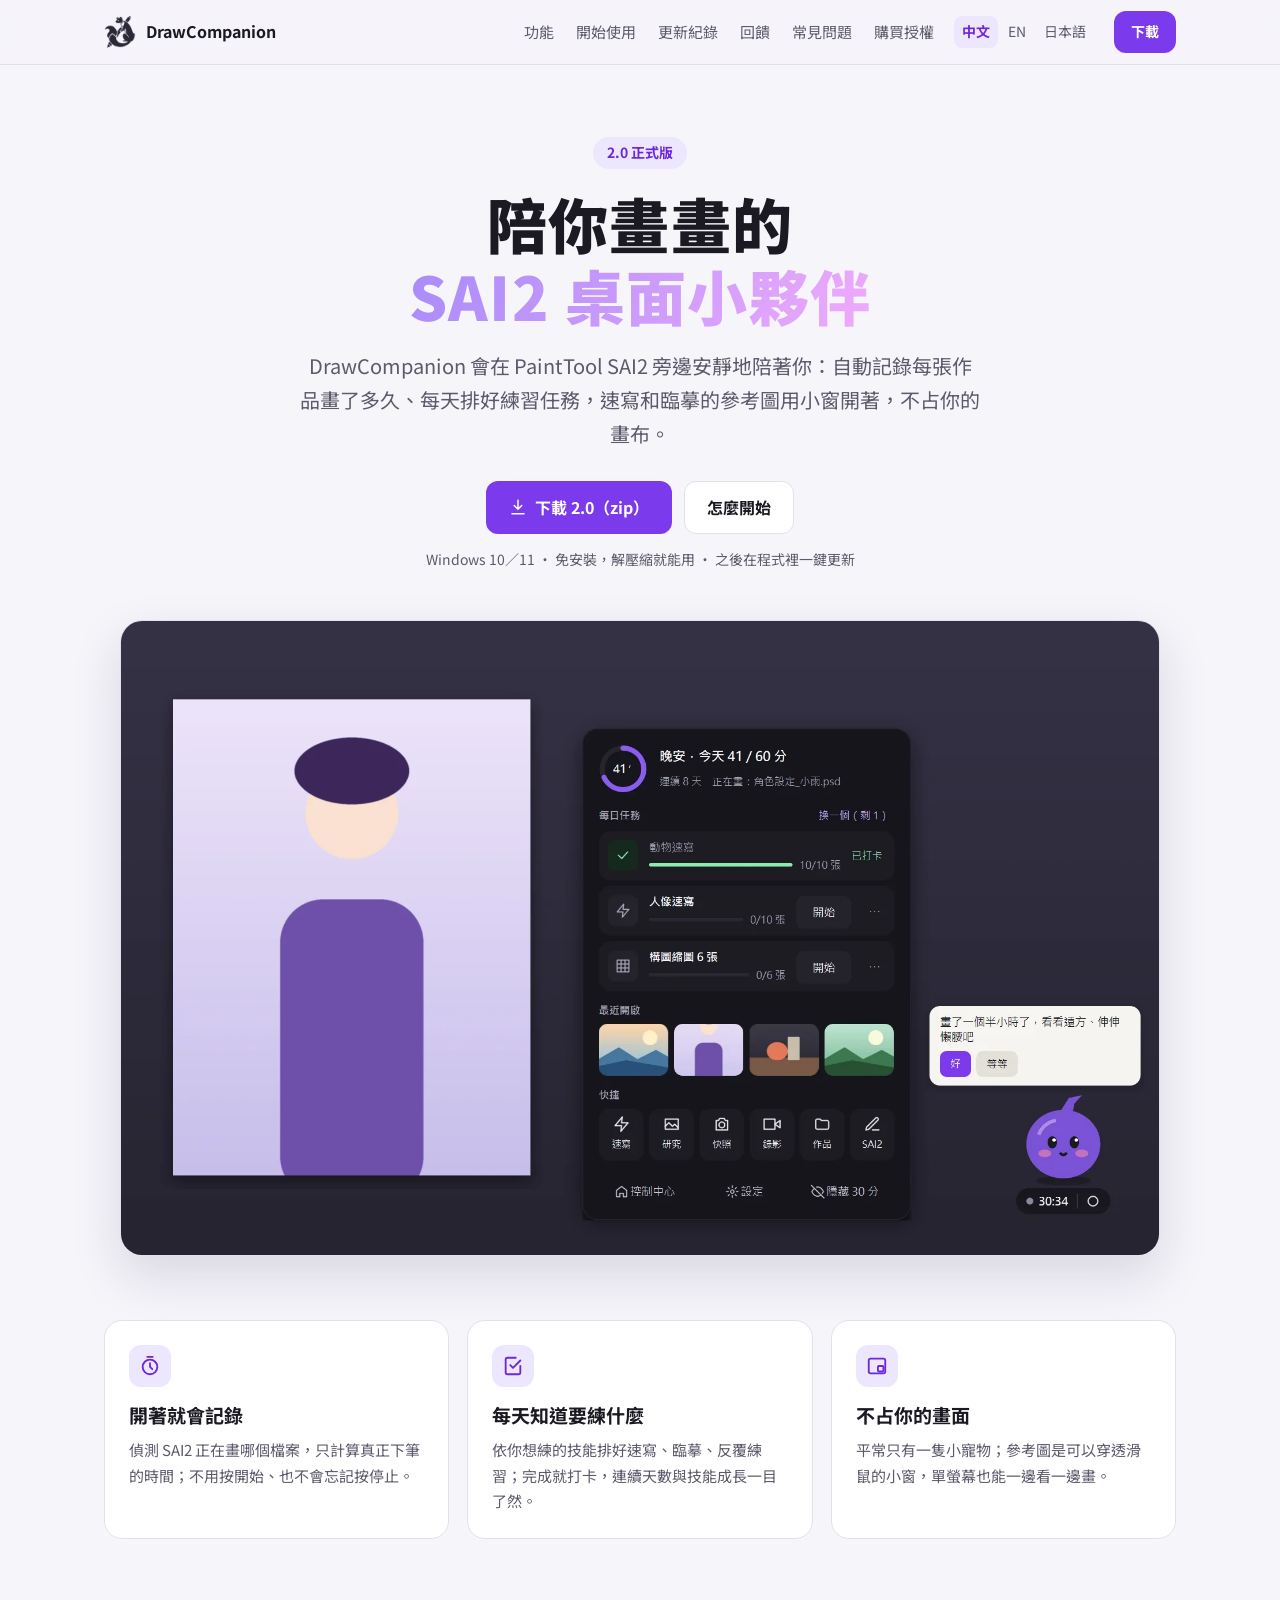
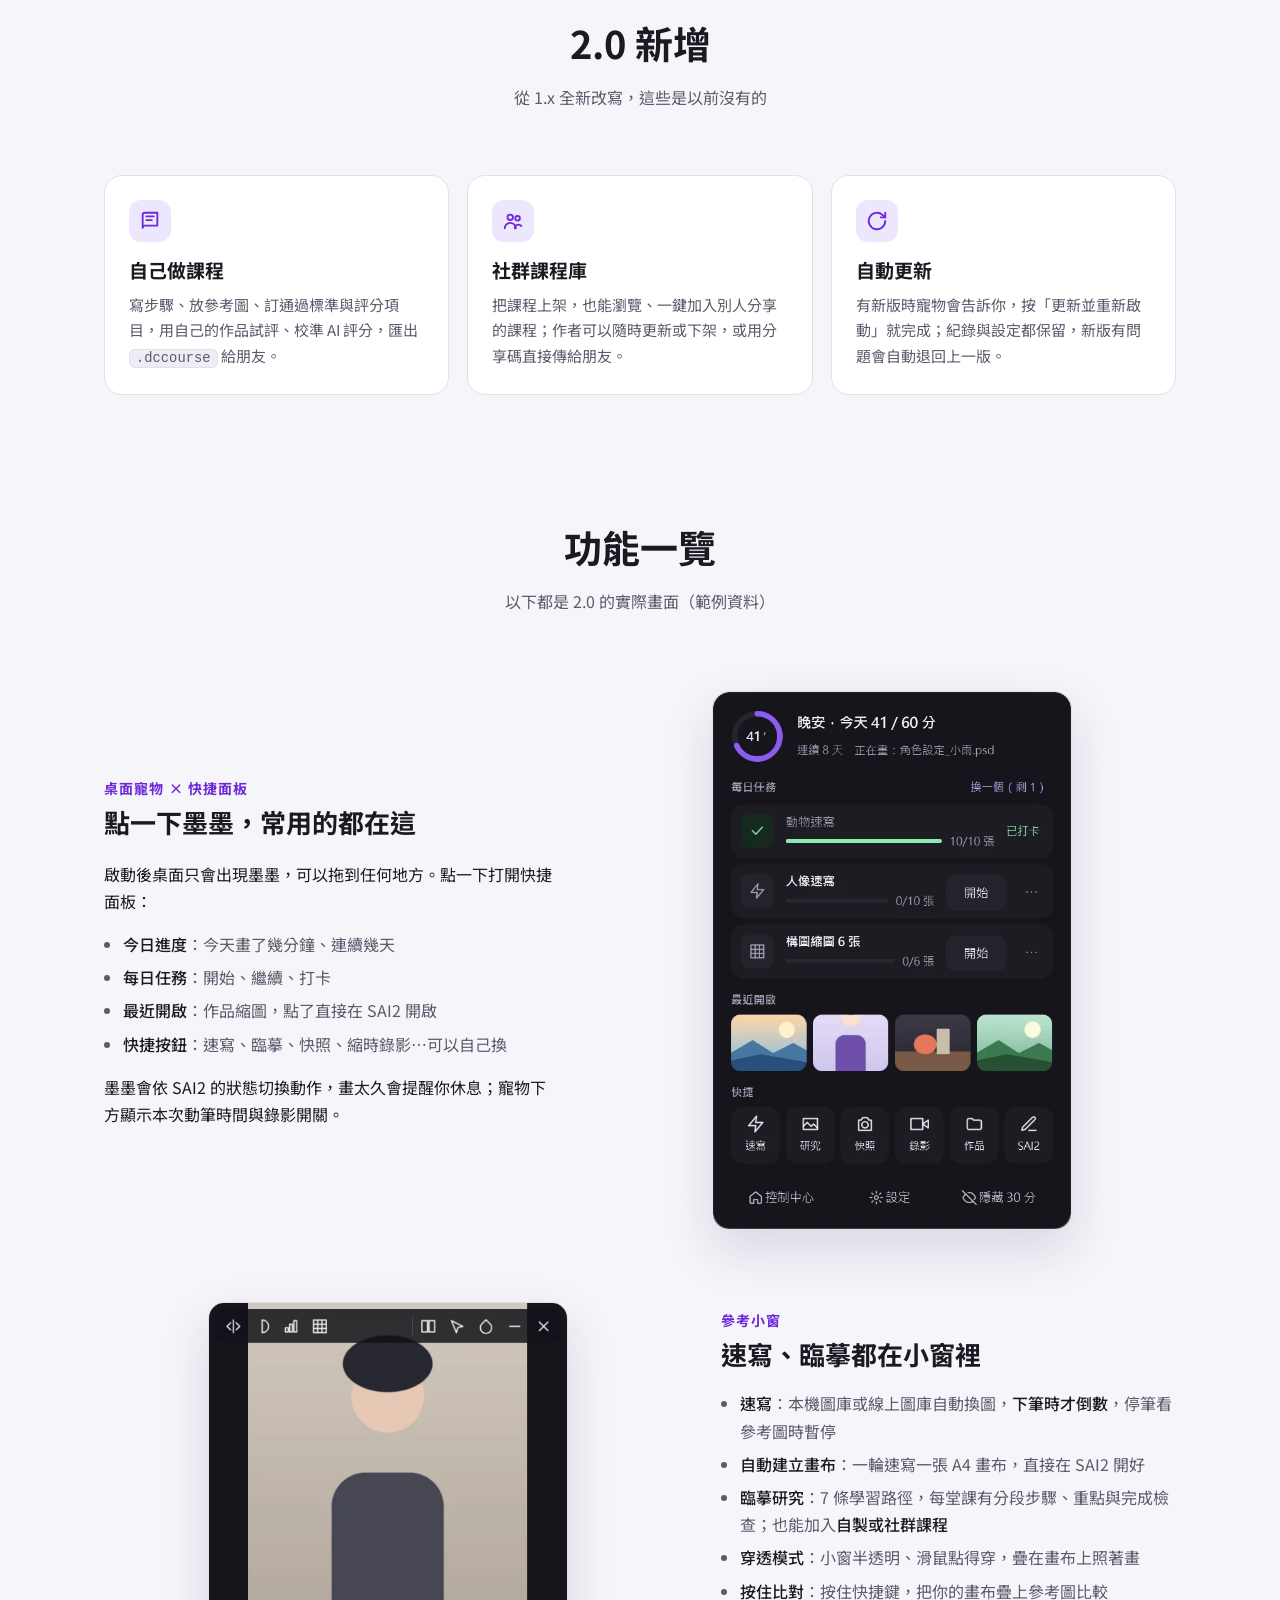
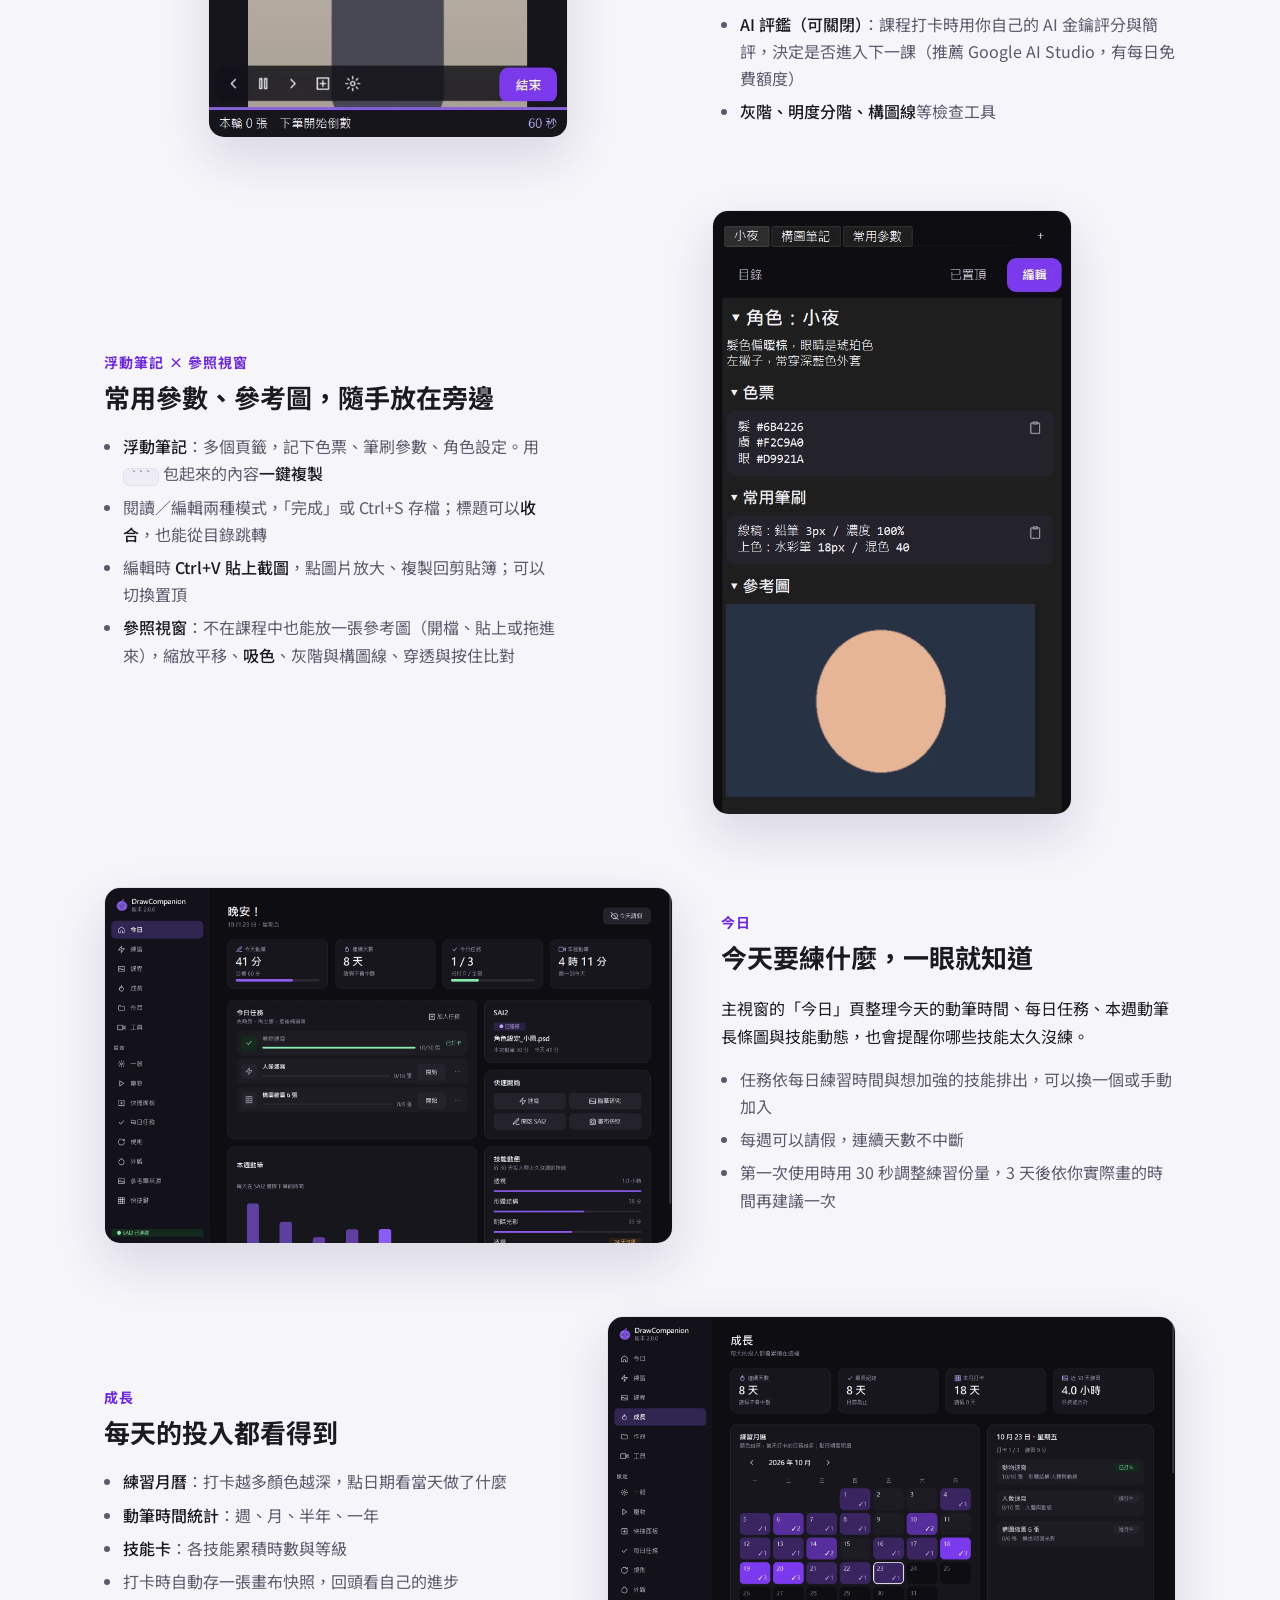
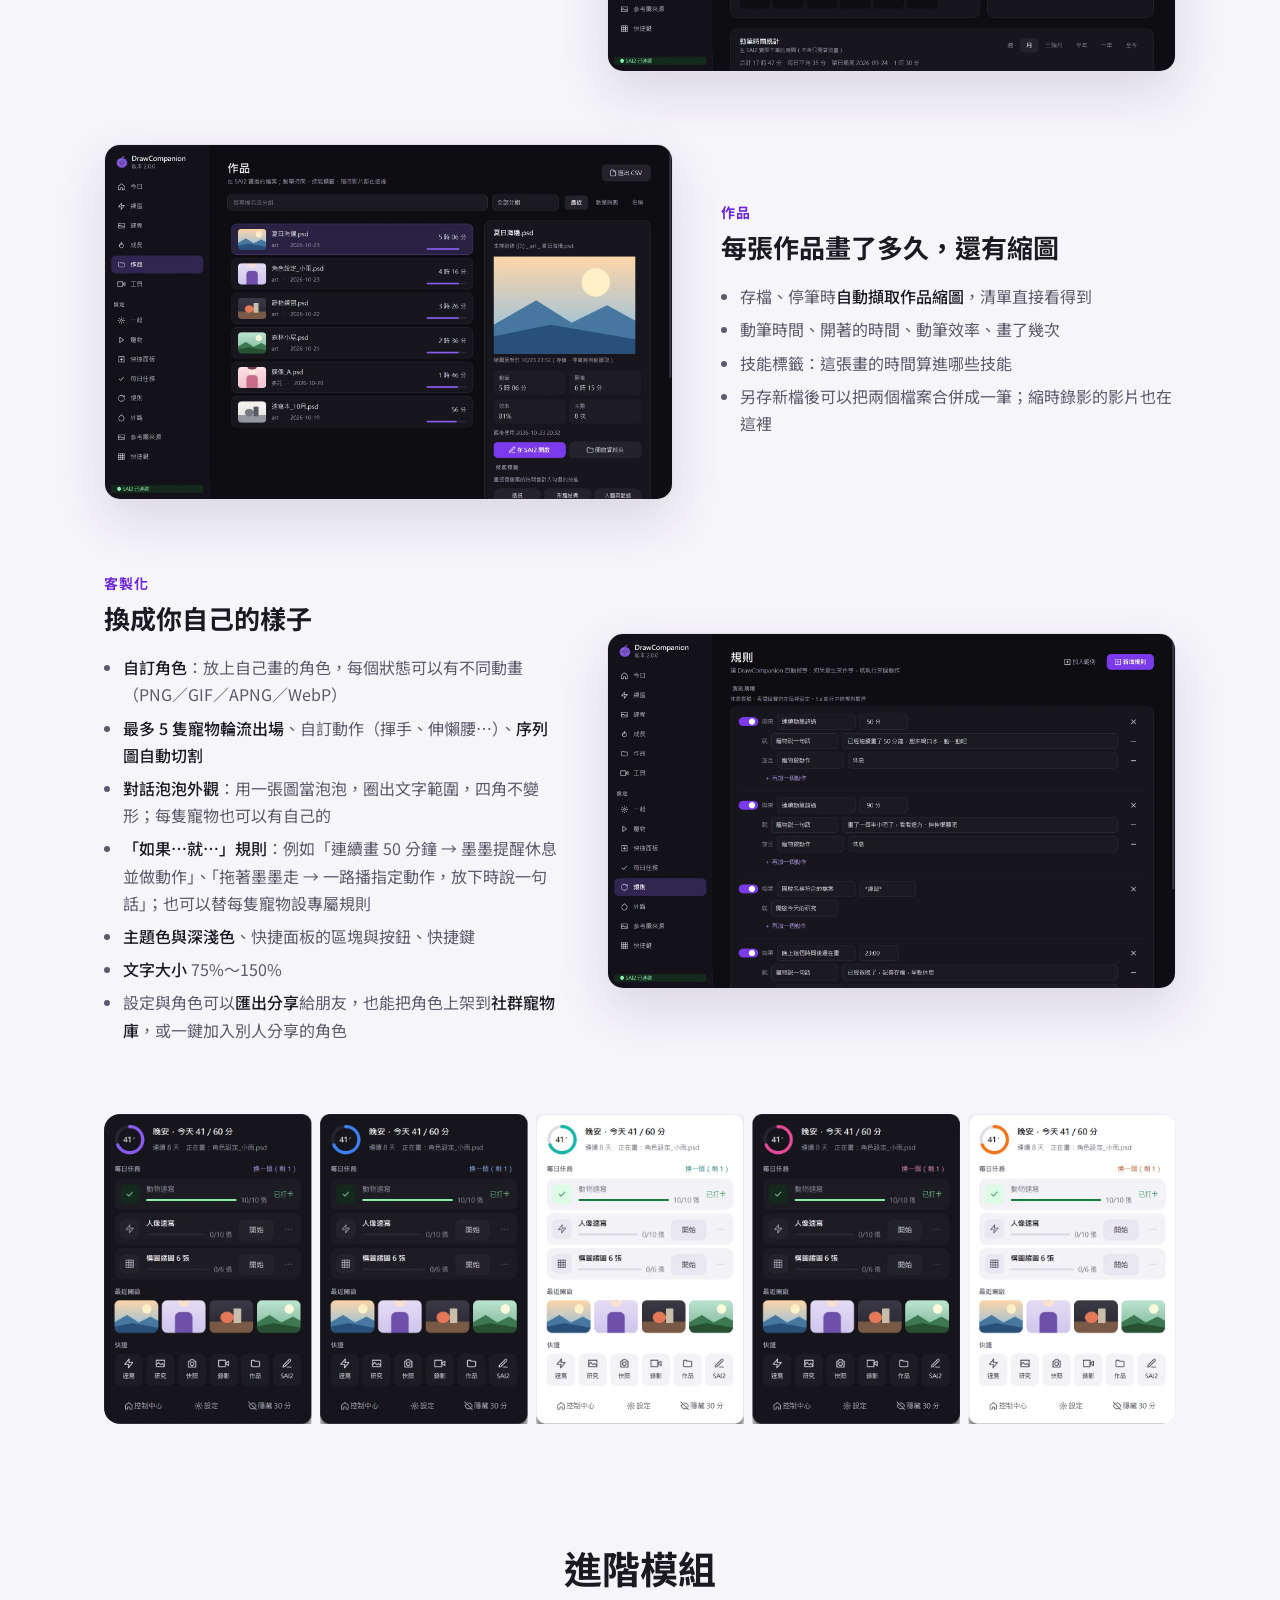
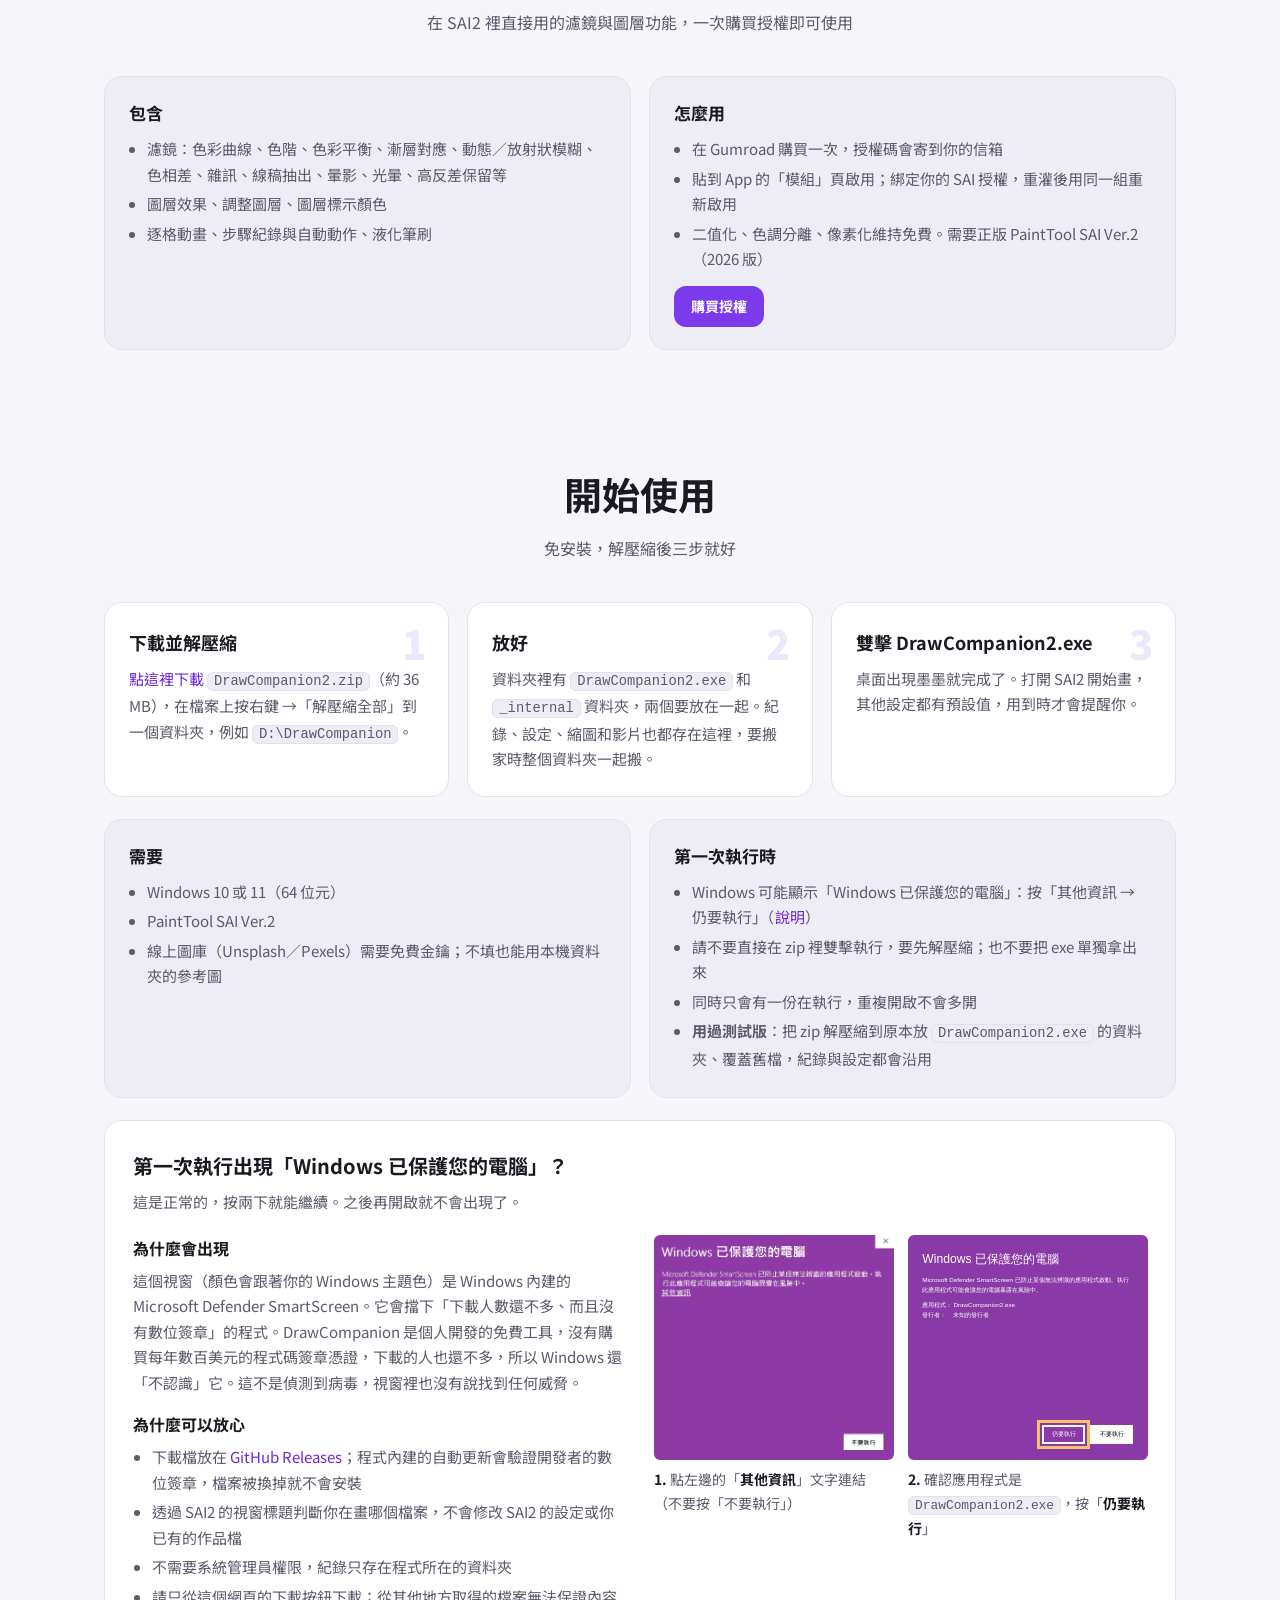
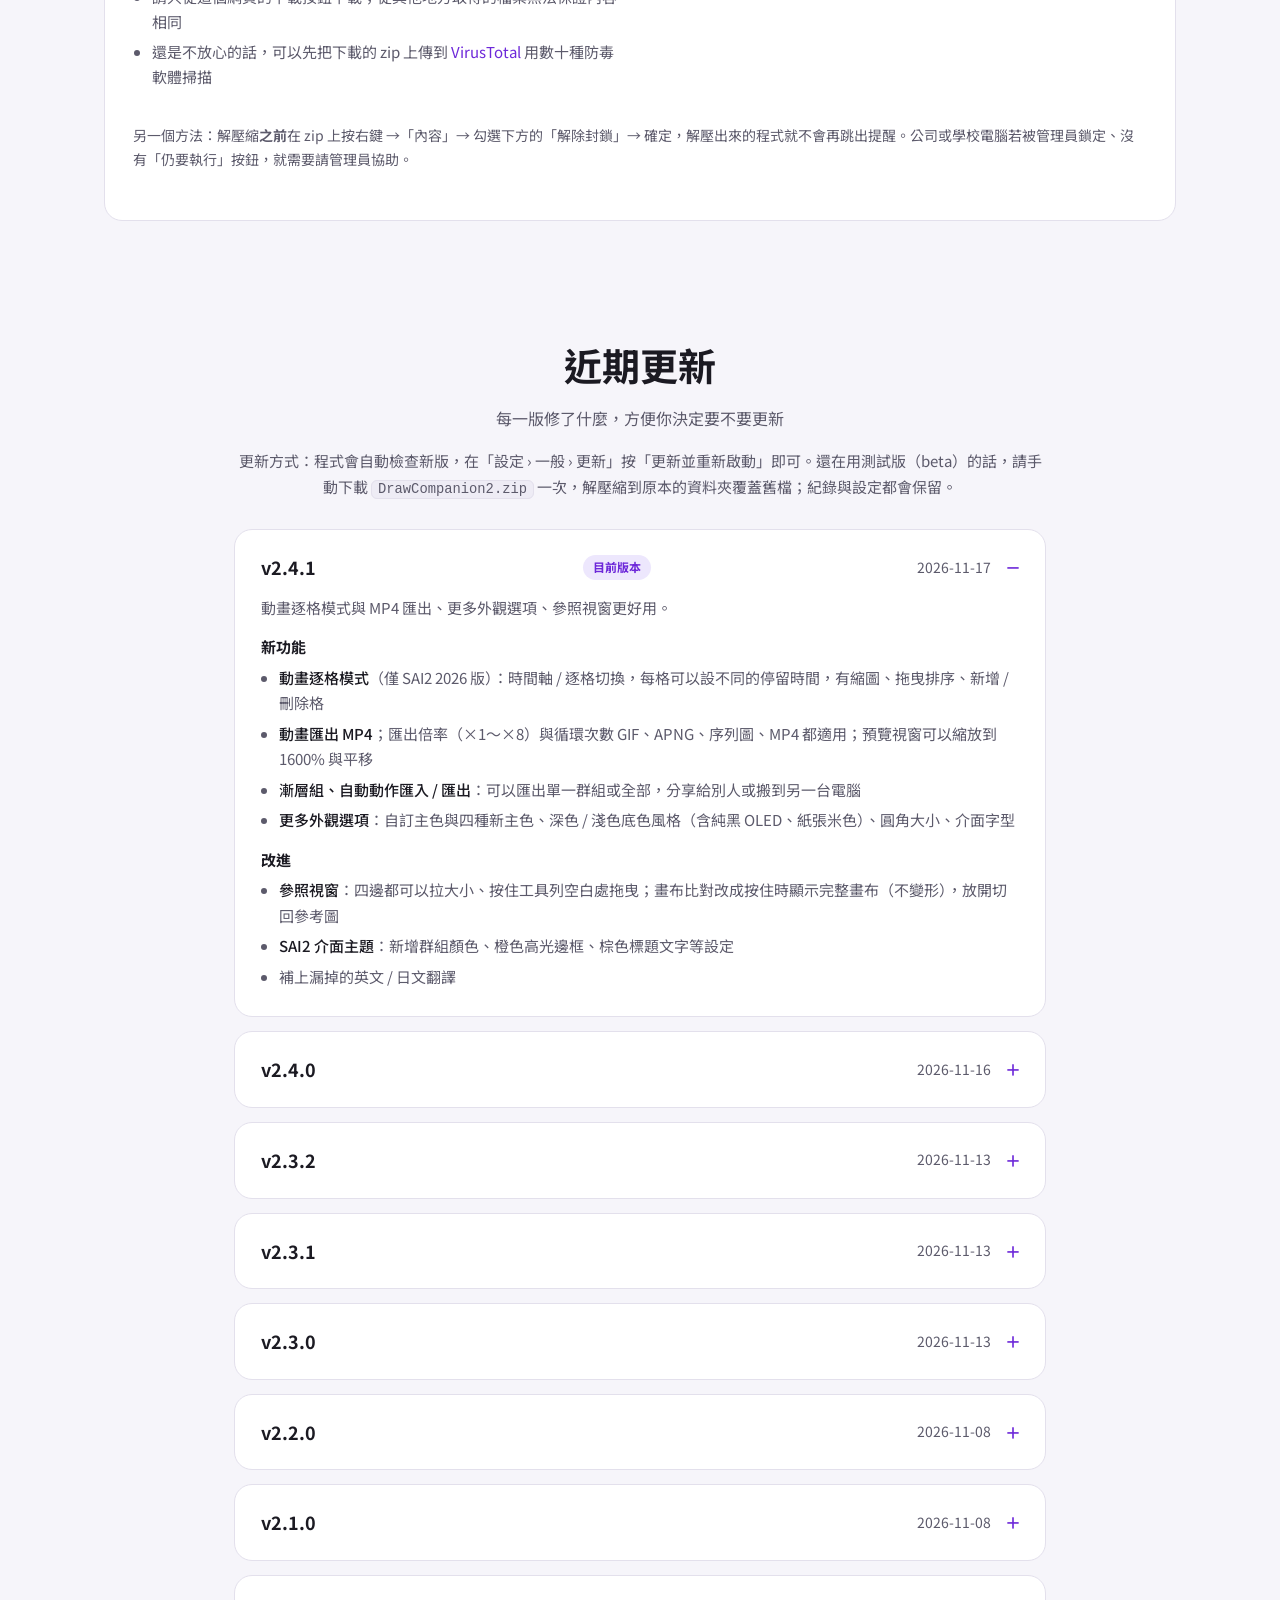
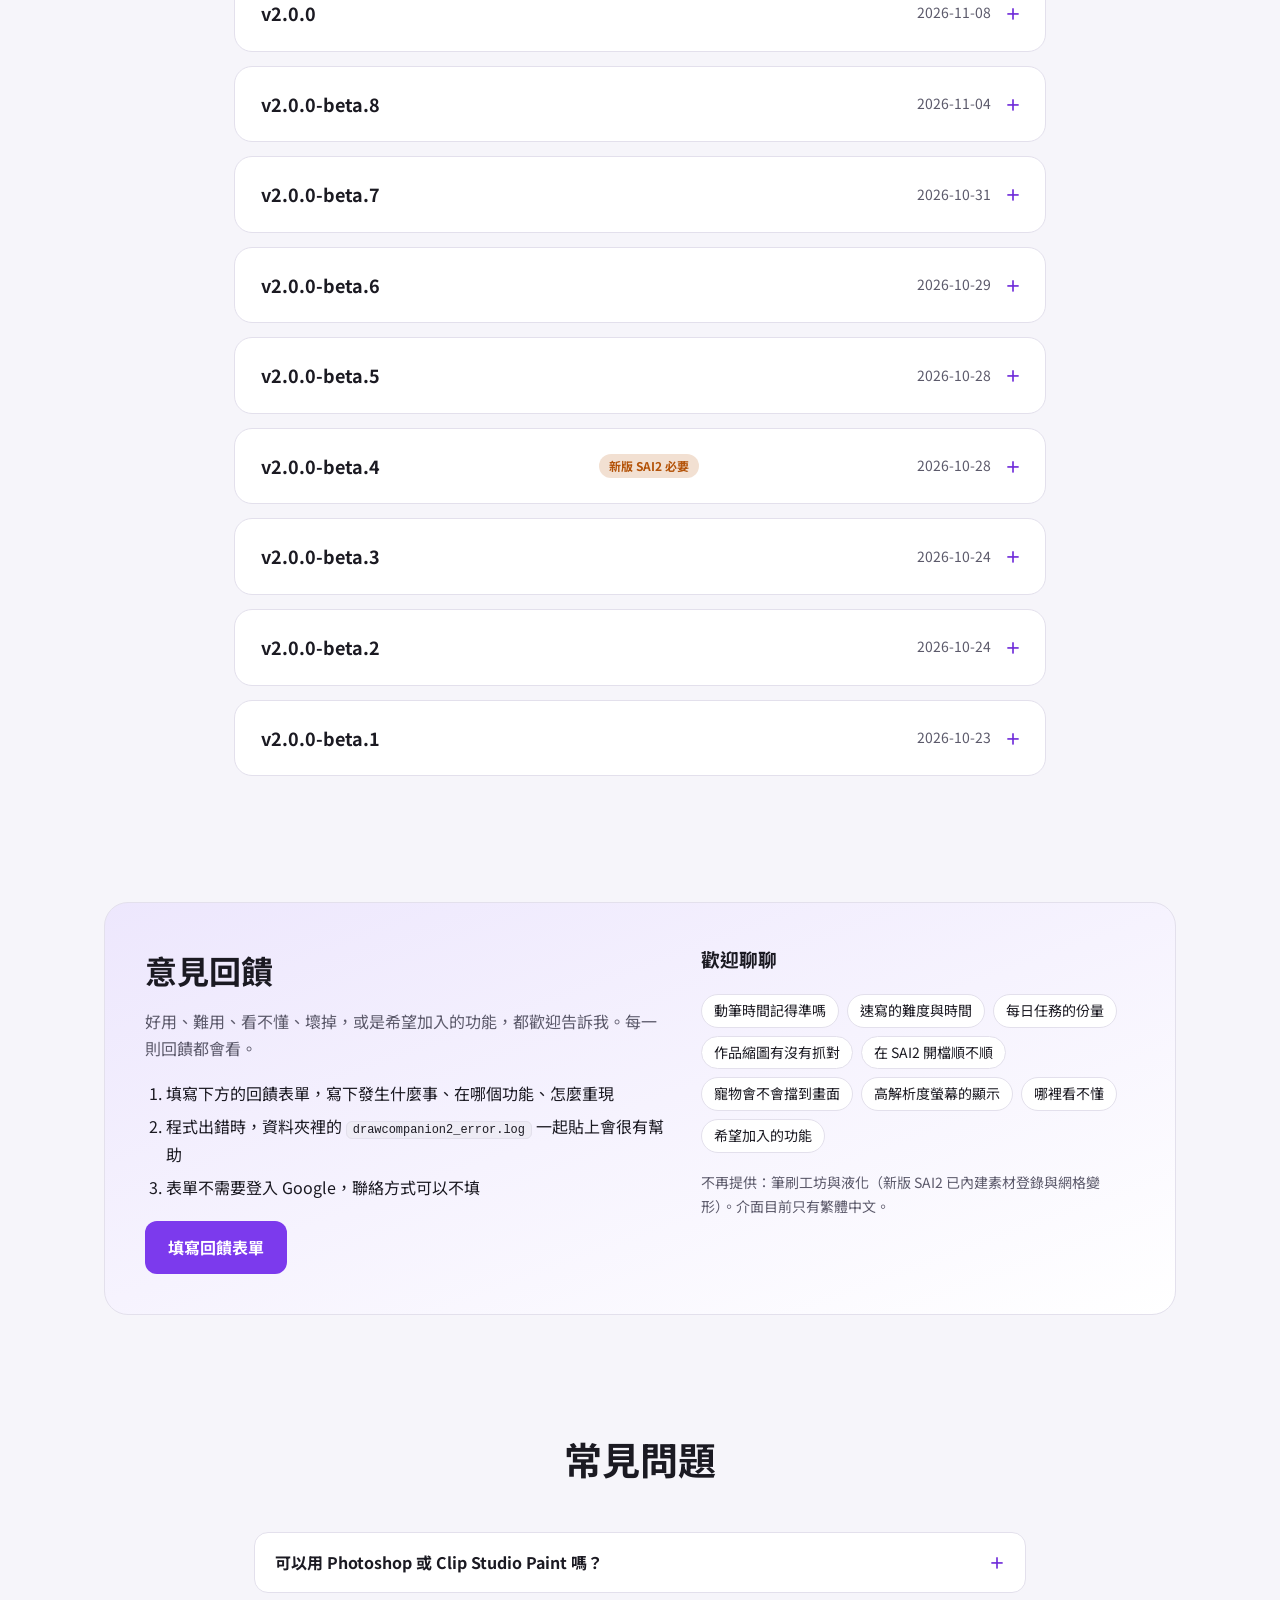
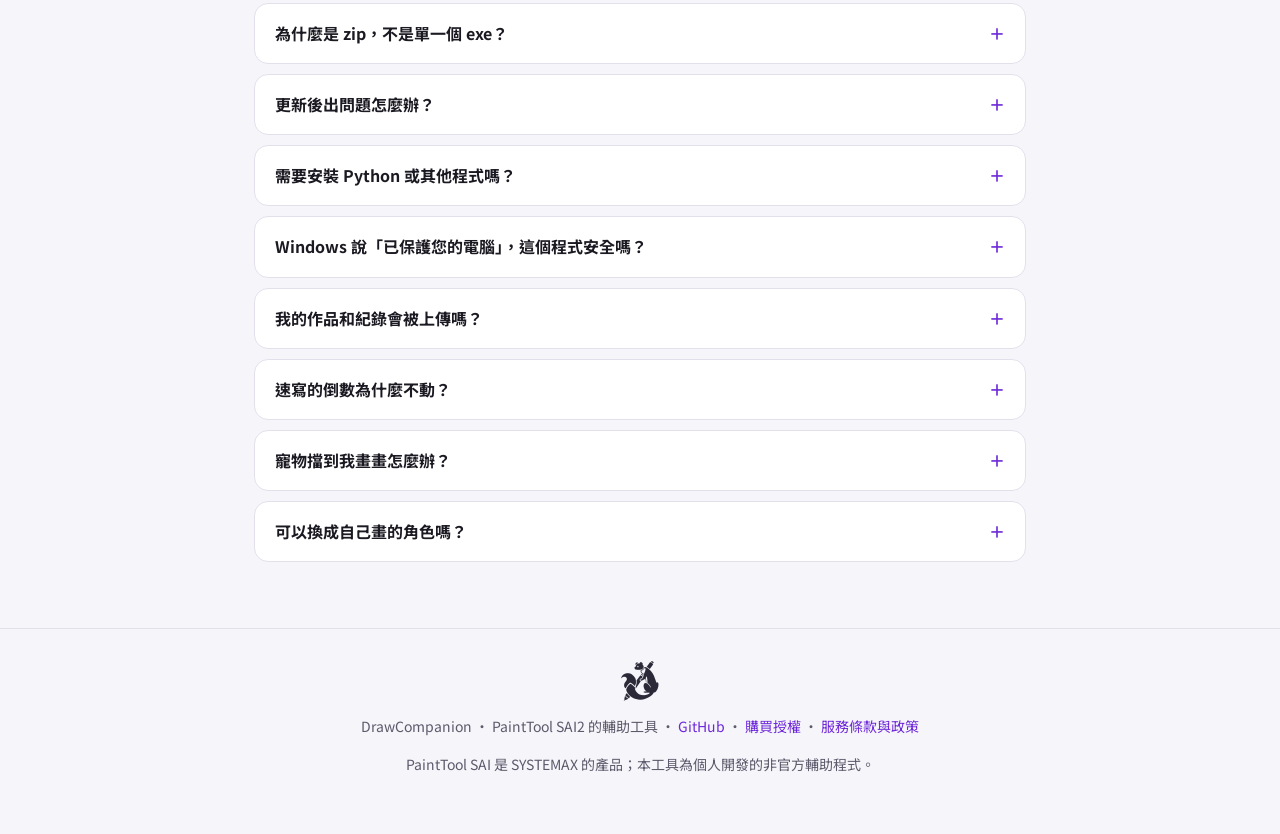
==== commit 173dd45b: "更新介紹網頁與版本資訊（2.4.1）" ====
--- a/docs/index.html
+++ b/docs/index.html
@@ -327,7 +327,25 @@
     <p class="update-how">更新方式：程式會自動檢查新版，在「設定 › 一般 › 更新」按「更新並重新啟動」即可。還在用測試版（beta）的話，請手動下載 <code>DrawCompanion2.zip</code> 一次，解壓縮到原本的資料夾覆蓋舊檔；紀錄與設定都會保留。</p>
 
     <details class="rel" open>
-      <summary><span class="ver">v2.4.0</span><span class="tag">目前版本</span><span class="date">2026-11-16</span></summary>
+      <summary><span class="ver">v2.4.1</span><span class="tag">目前版本</span><span class="date">2026-11-17</span></summary>
+      <p class="lead2">動畫逐格模式與 MP4 匯出、更多外觀選項、參照視窗更好用。</p>
+      <h4>新功能</h4>
+      <ul>
+        <li><b>動畫逐格模式</b>（僅 SAI2 2026 版）：時間軸 / 逐格切換，每格可以設不同的停留時間，有縮圖、拖曳排序、新增 / 刪除格</li>
+        <li><b>動畫匯出 MP4</b>；匯出倍率（×1～×8）與循環次數 GIF、APNG、序列圖、MP4 都適用；預覽視窗可以縮放到 1600% 與平移</li>
+        <li><b>漸層組、自動動作匯入 / 匯出</b>：可以匯出單一群組或全部，分享給別人或搬到另一台電腦</li>
+        <li><b>更多外觀選項</b>：自訂主色與四種新主色、深色 / 淺色底色風格（含純黑 OLED、紙張米色）、圓角大小、介面字型</li>
+      </ul>
+      <h4>改進</h4>
+      <ul>
+        <li><b>參照視窗</b>：四邊都可以拉大小、按住工具列空白處拖曳；畫布比對改成按住時顯示完整畫布（不變形），放開切回參考圖</li>
+        <li><b>SAI2 介面主題</b>：新增群組顏色、橙色高光邊框、棕色標題文字等設定</li>
+        <li>補上漏掉的英文 / 日文翻譯</li>
+      </ul>
+    </details>
+
+    <details class="rel">
+      <summary><span class="ver">v2.4.0</span><span class="date">2026-11-16</span></summary>
       <p class="lead2">SAI2 介面主題（免費）、Gamut Lock 色環、儲存選取範圍。</p>
       <h4>新功能</h4>
       <ul>
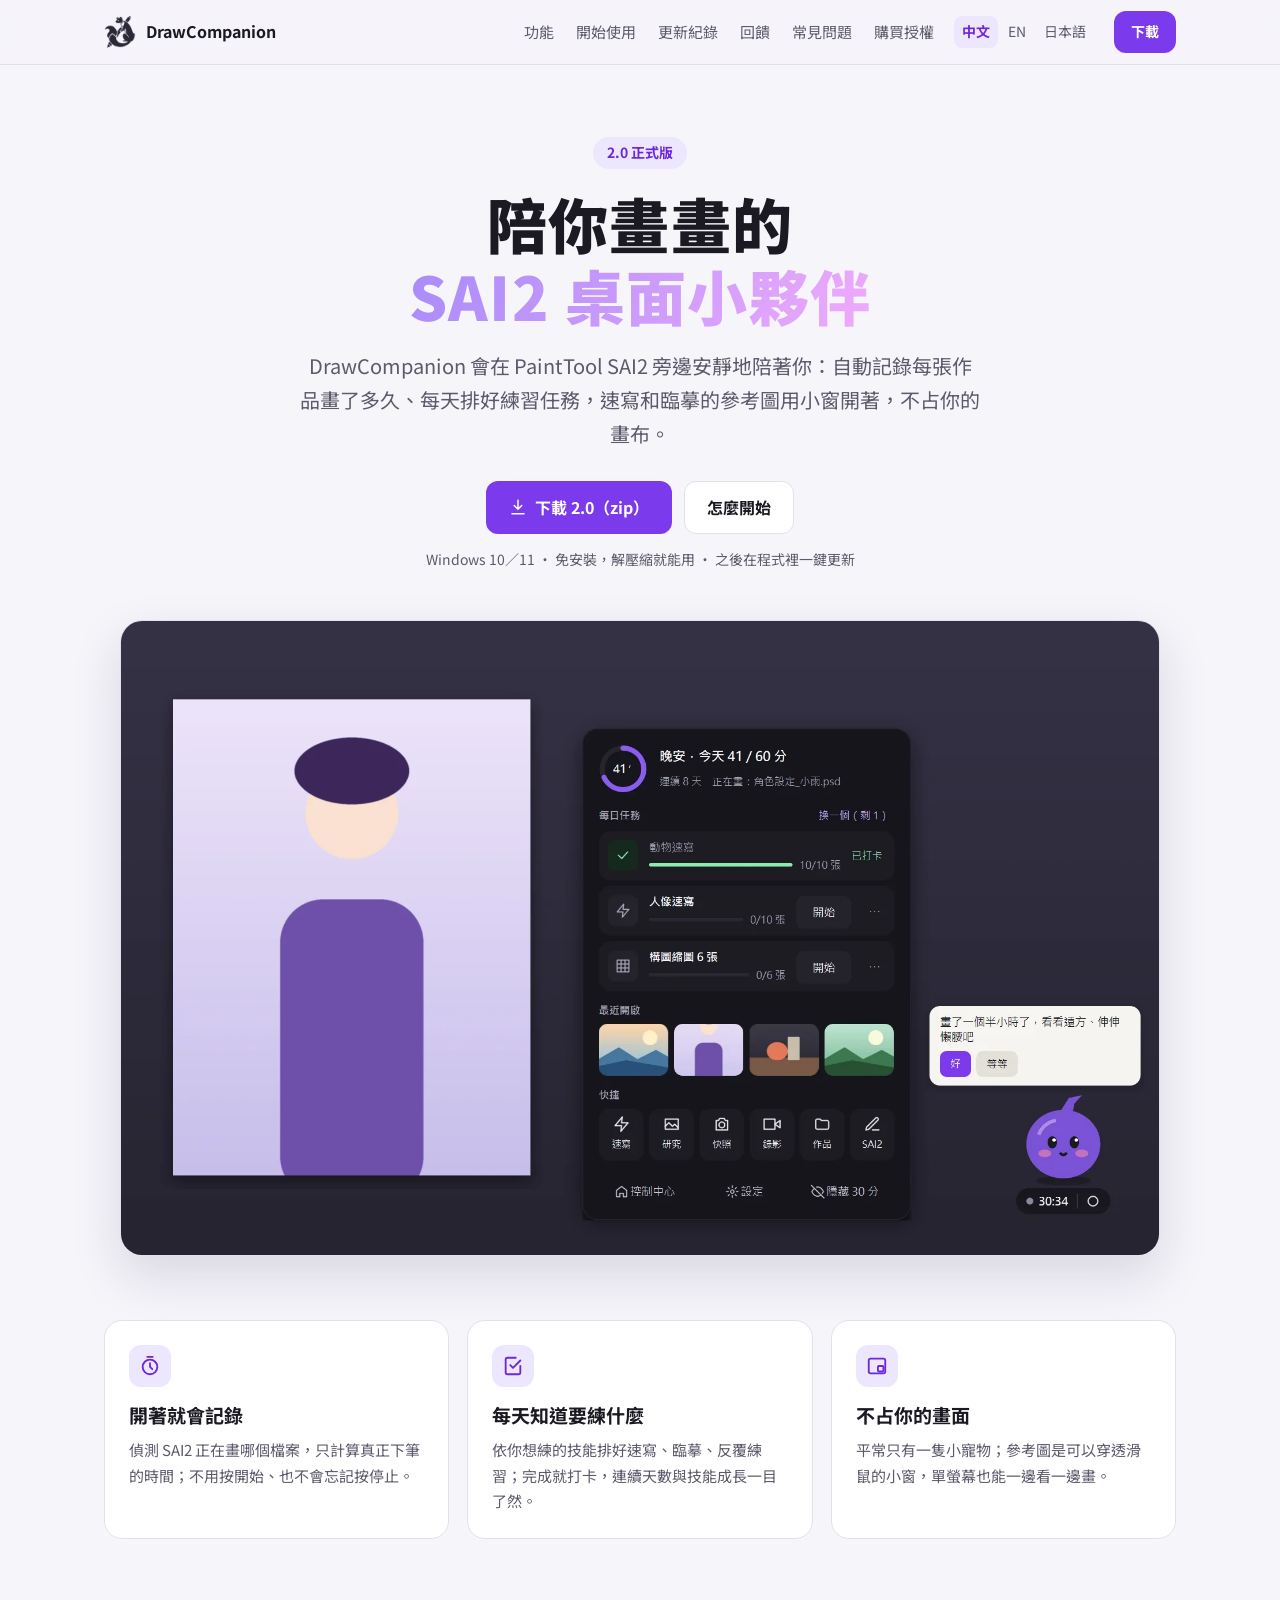
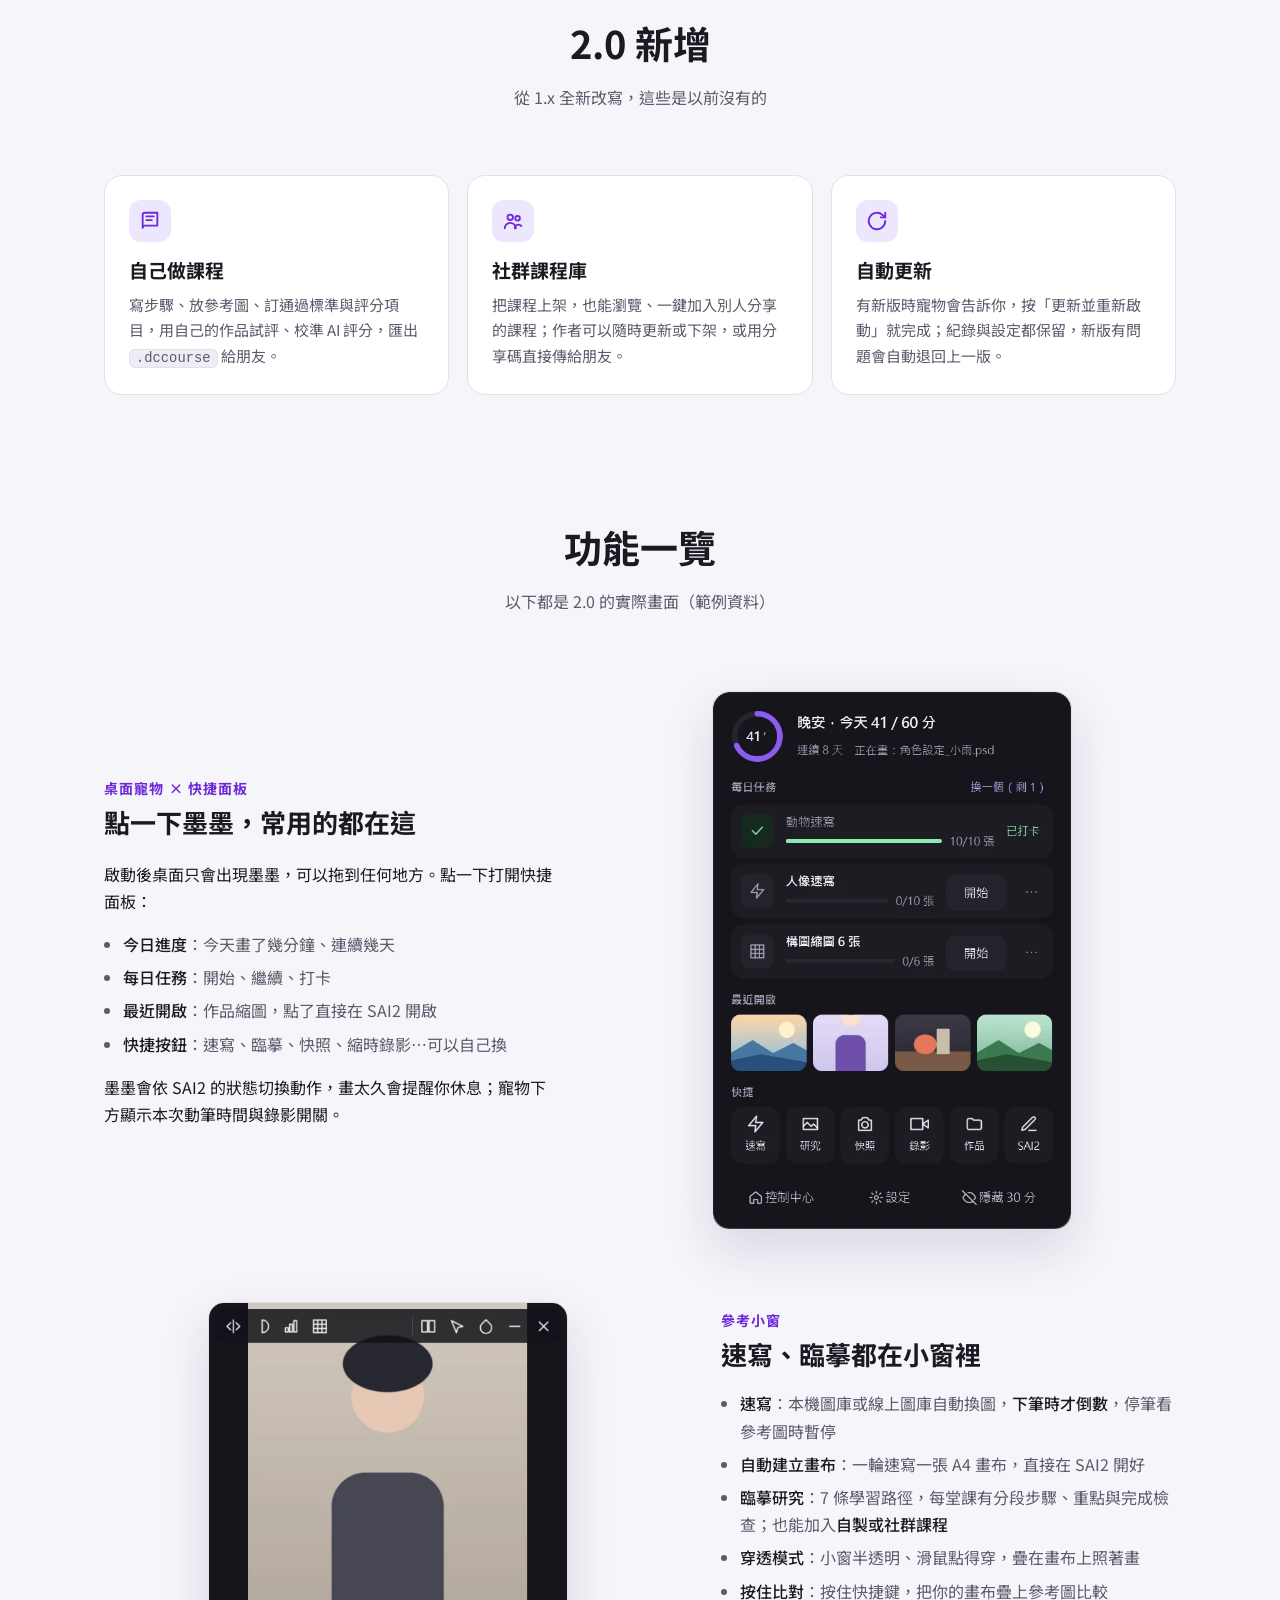
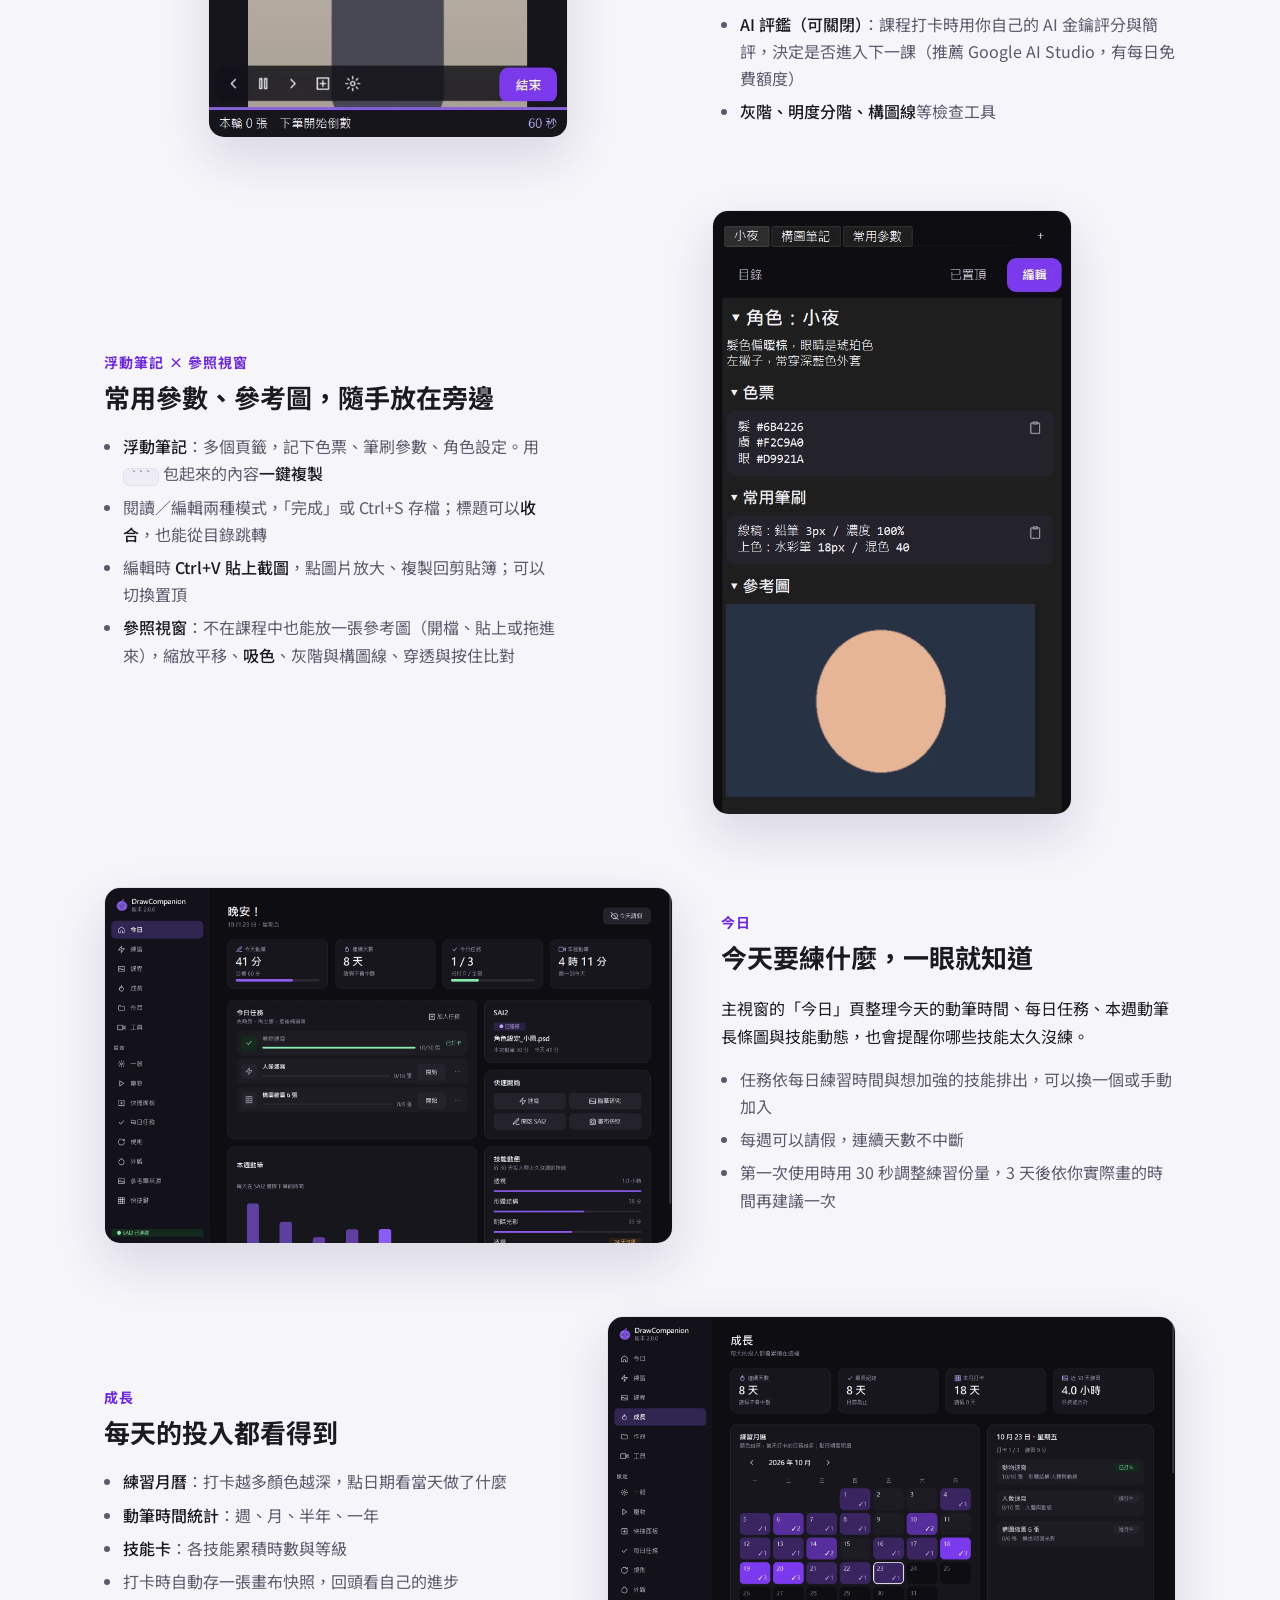
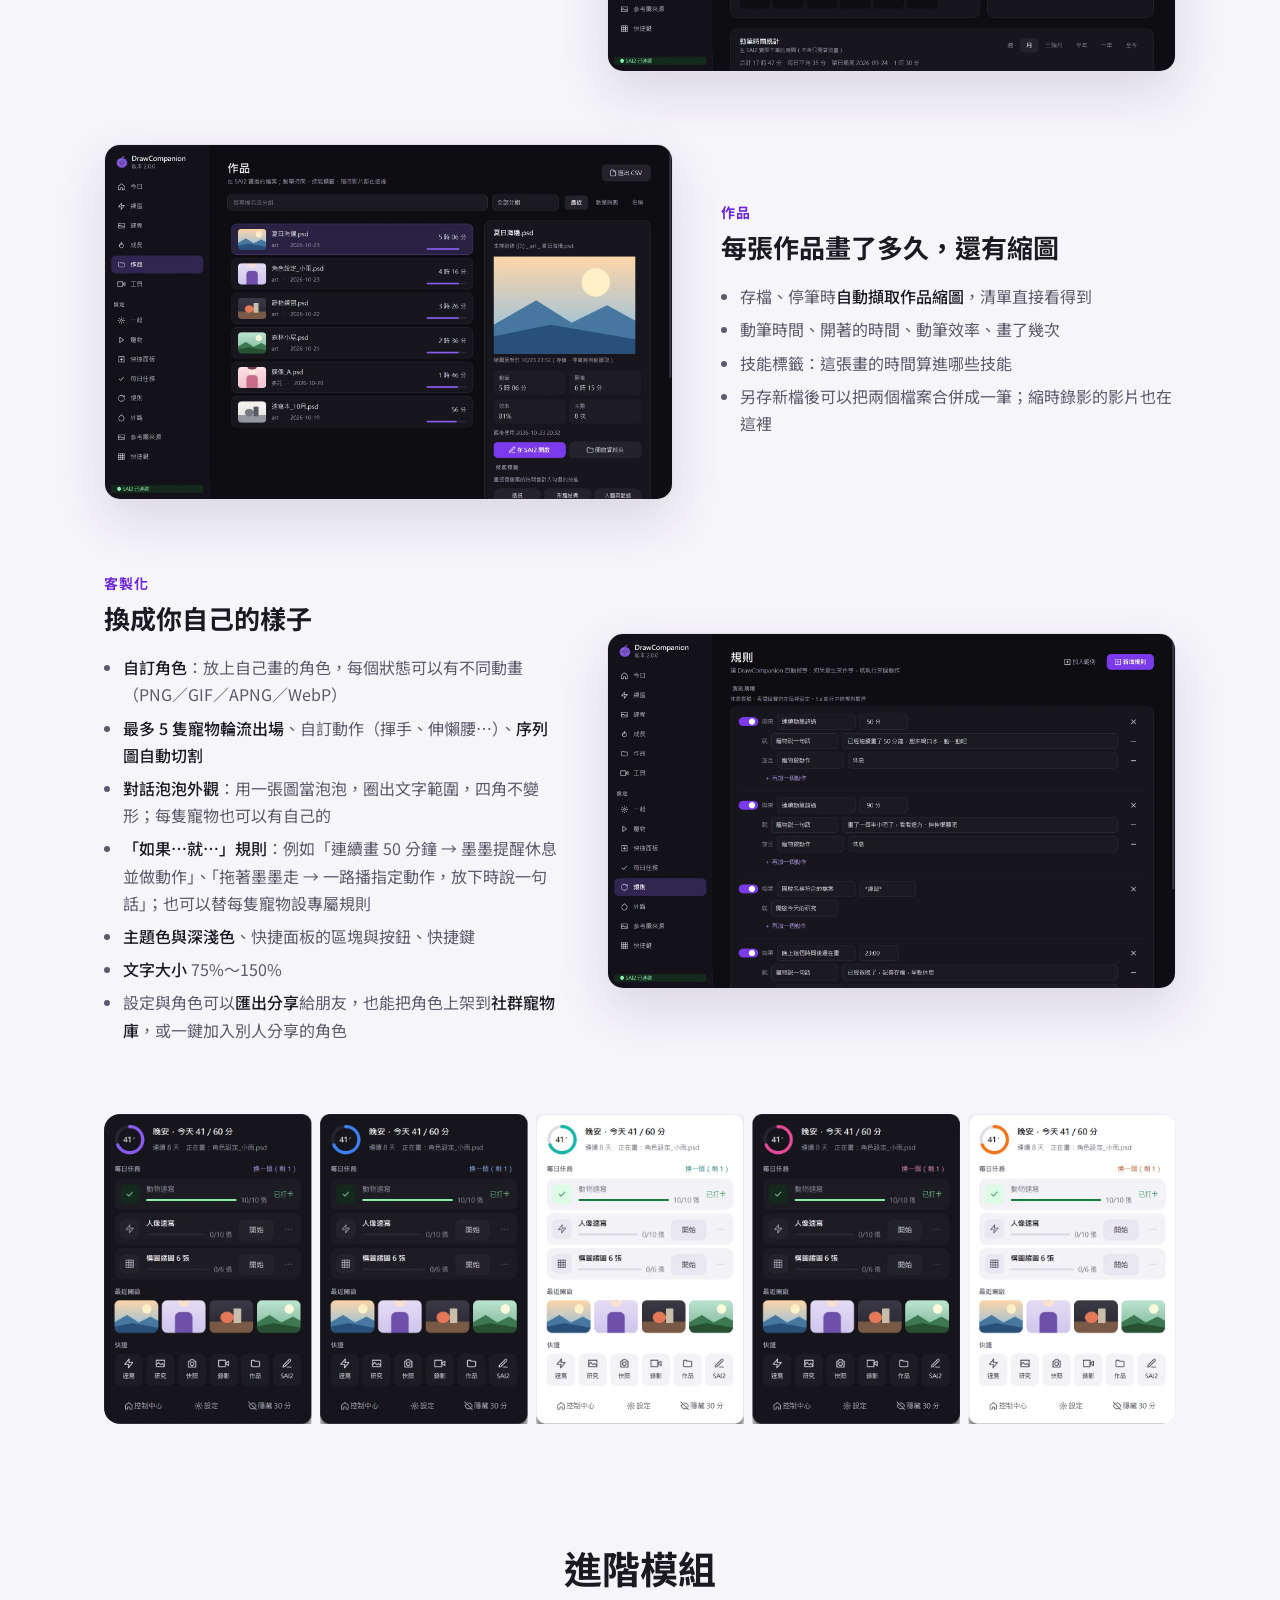
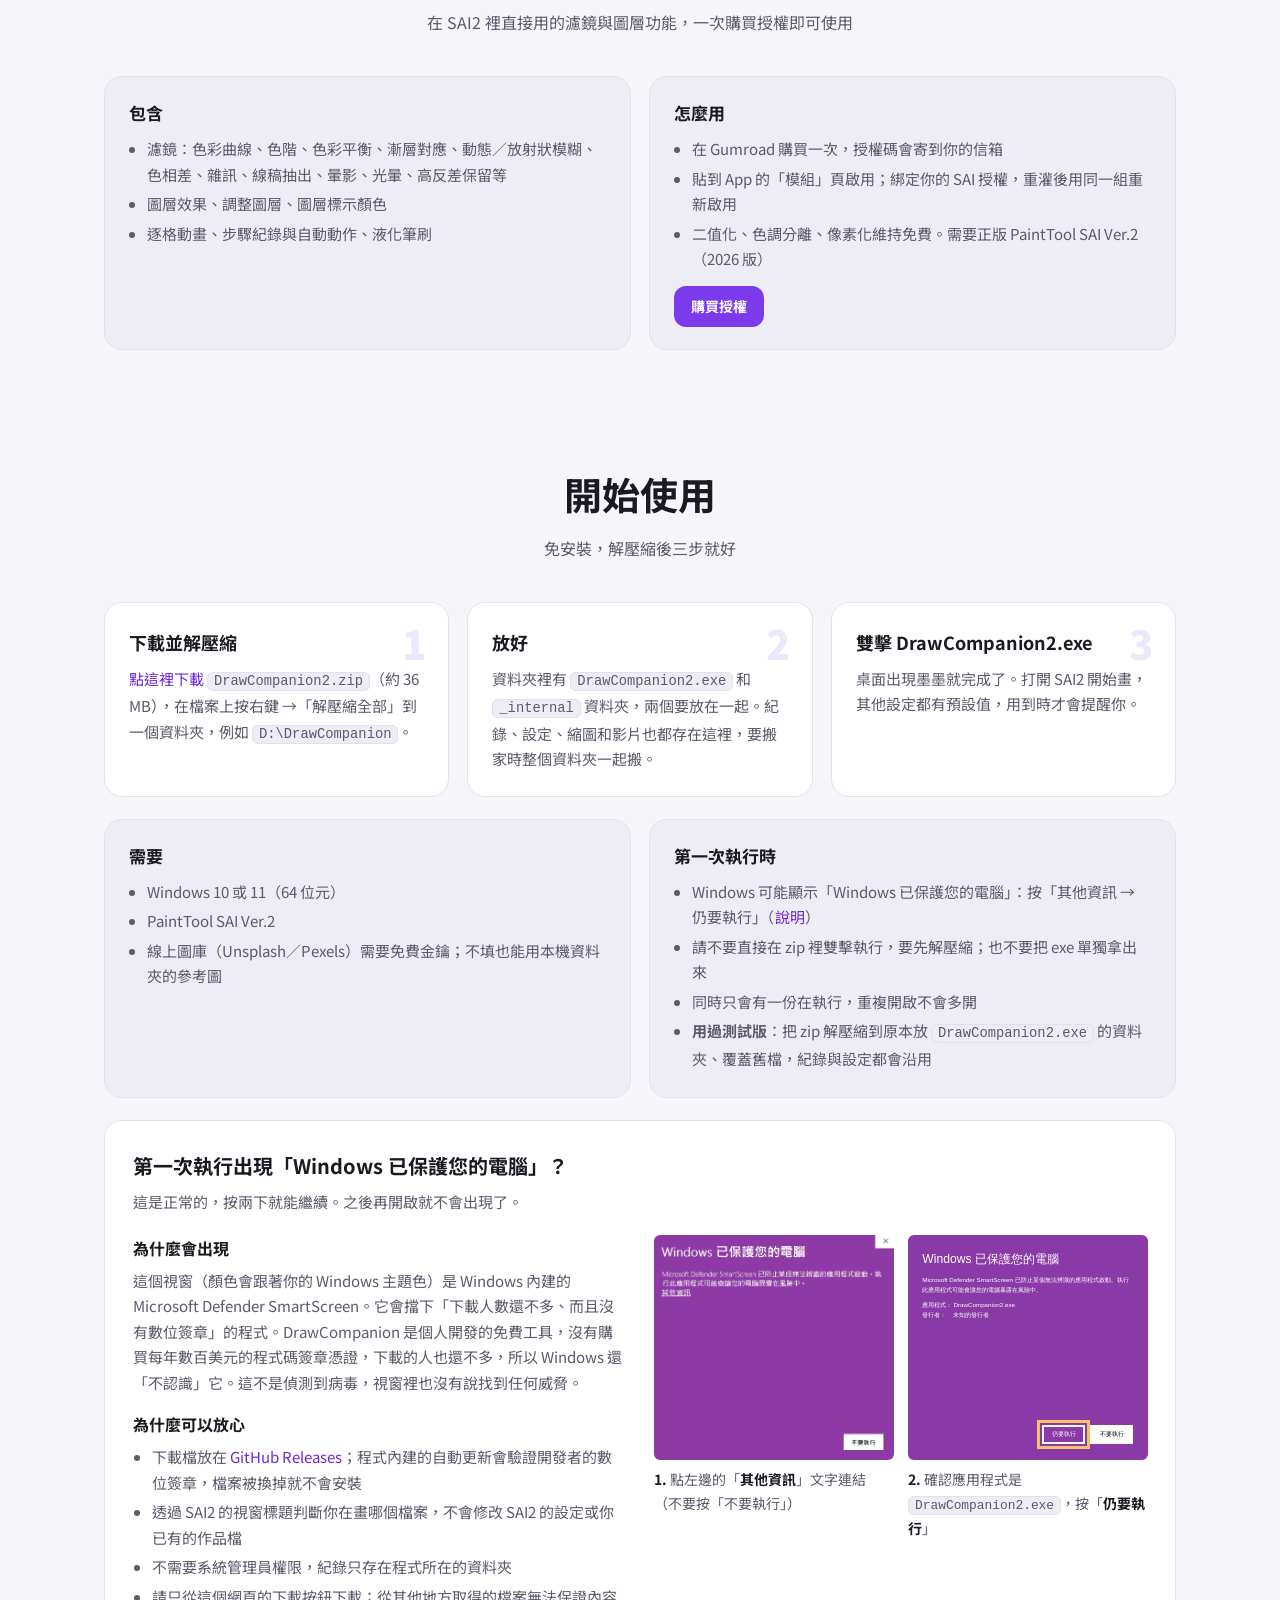
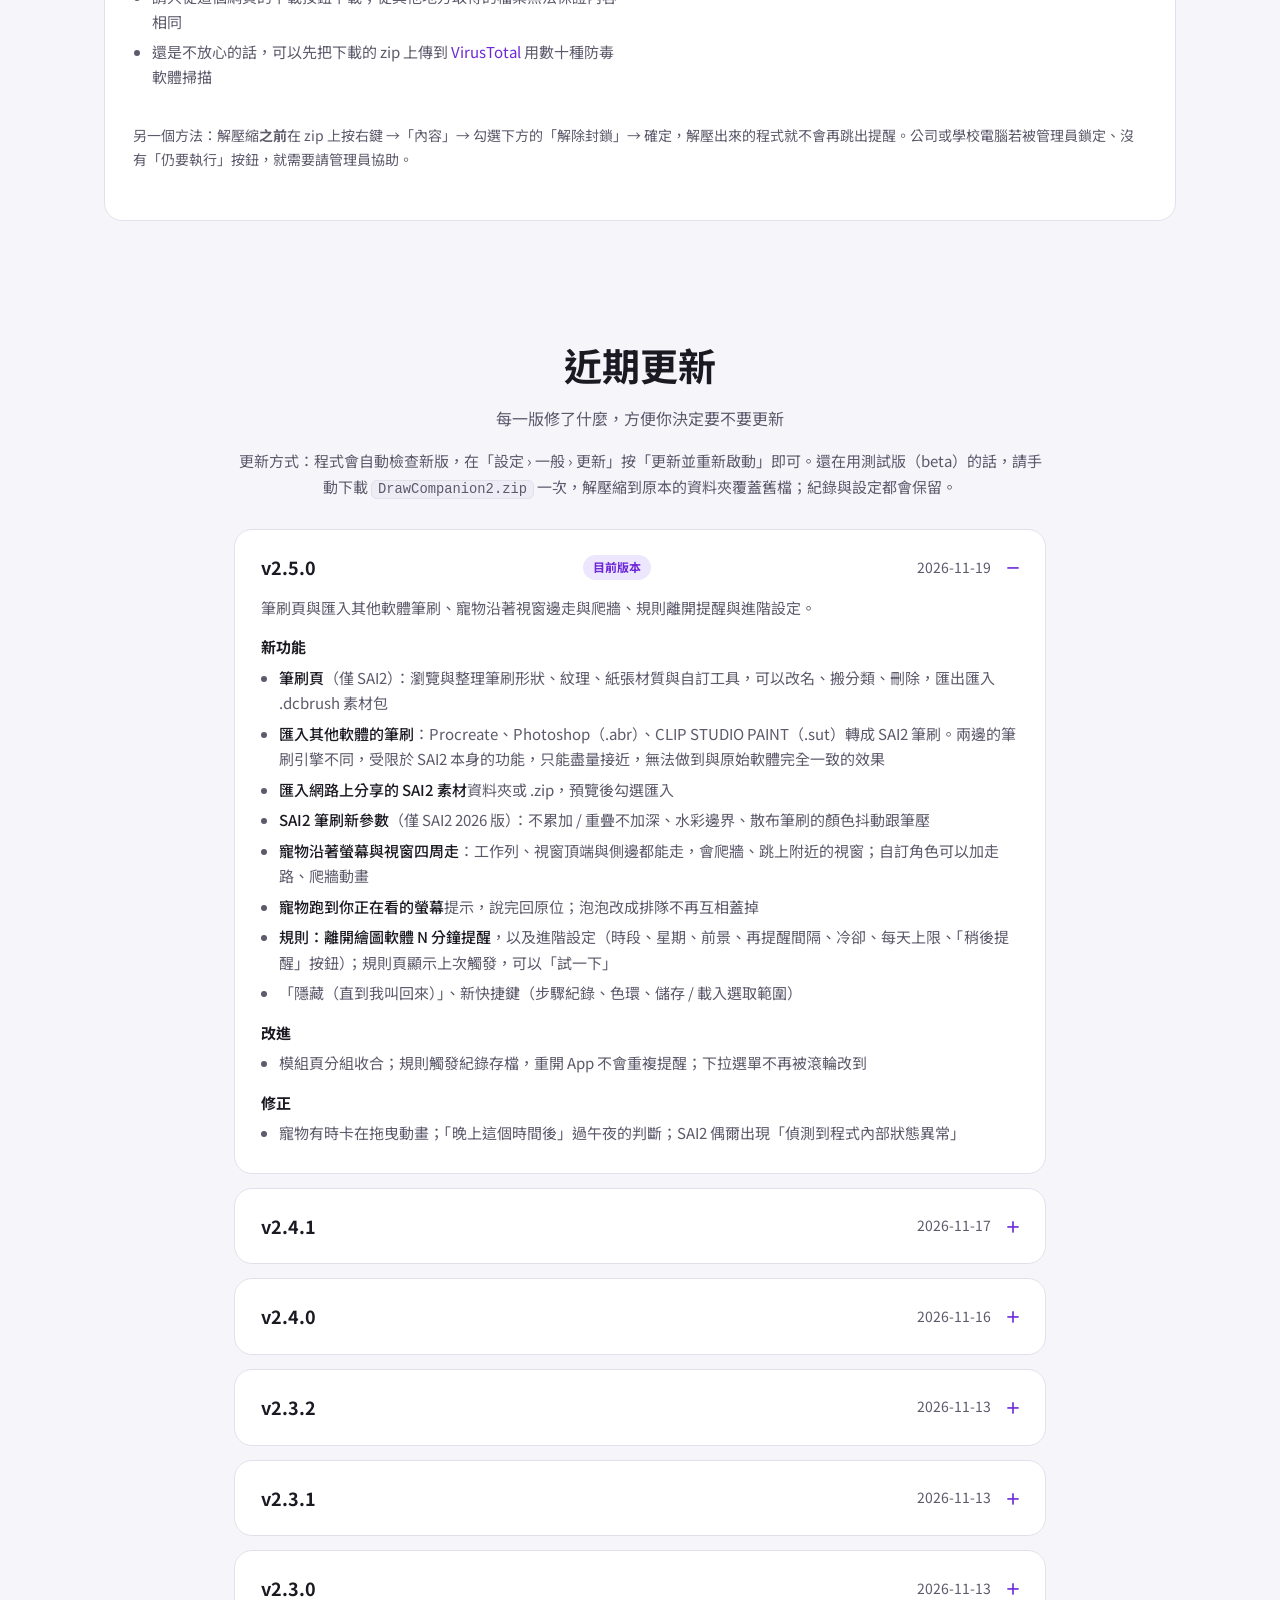
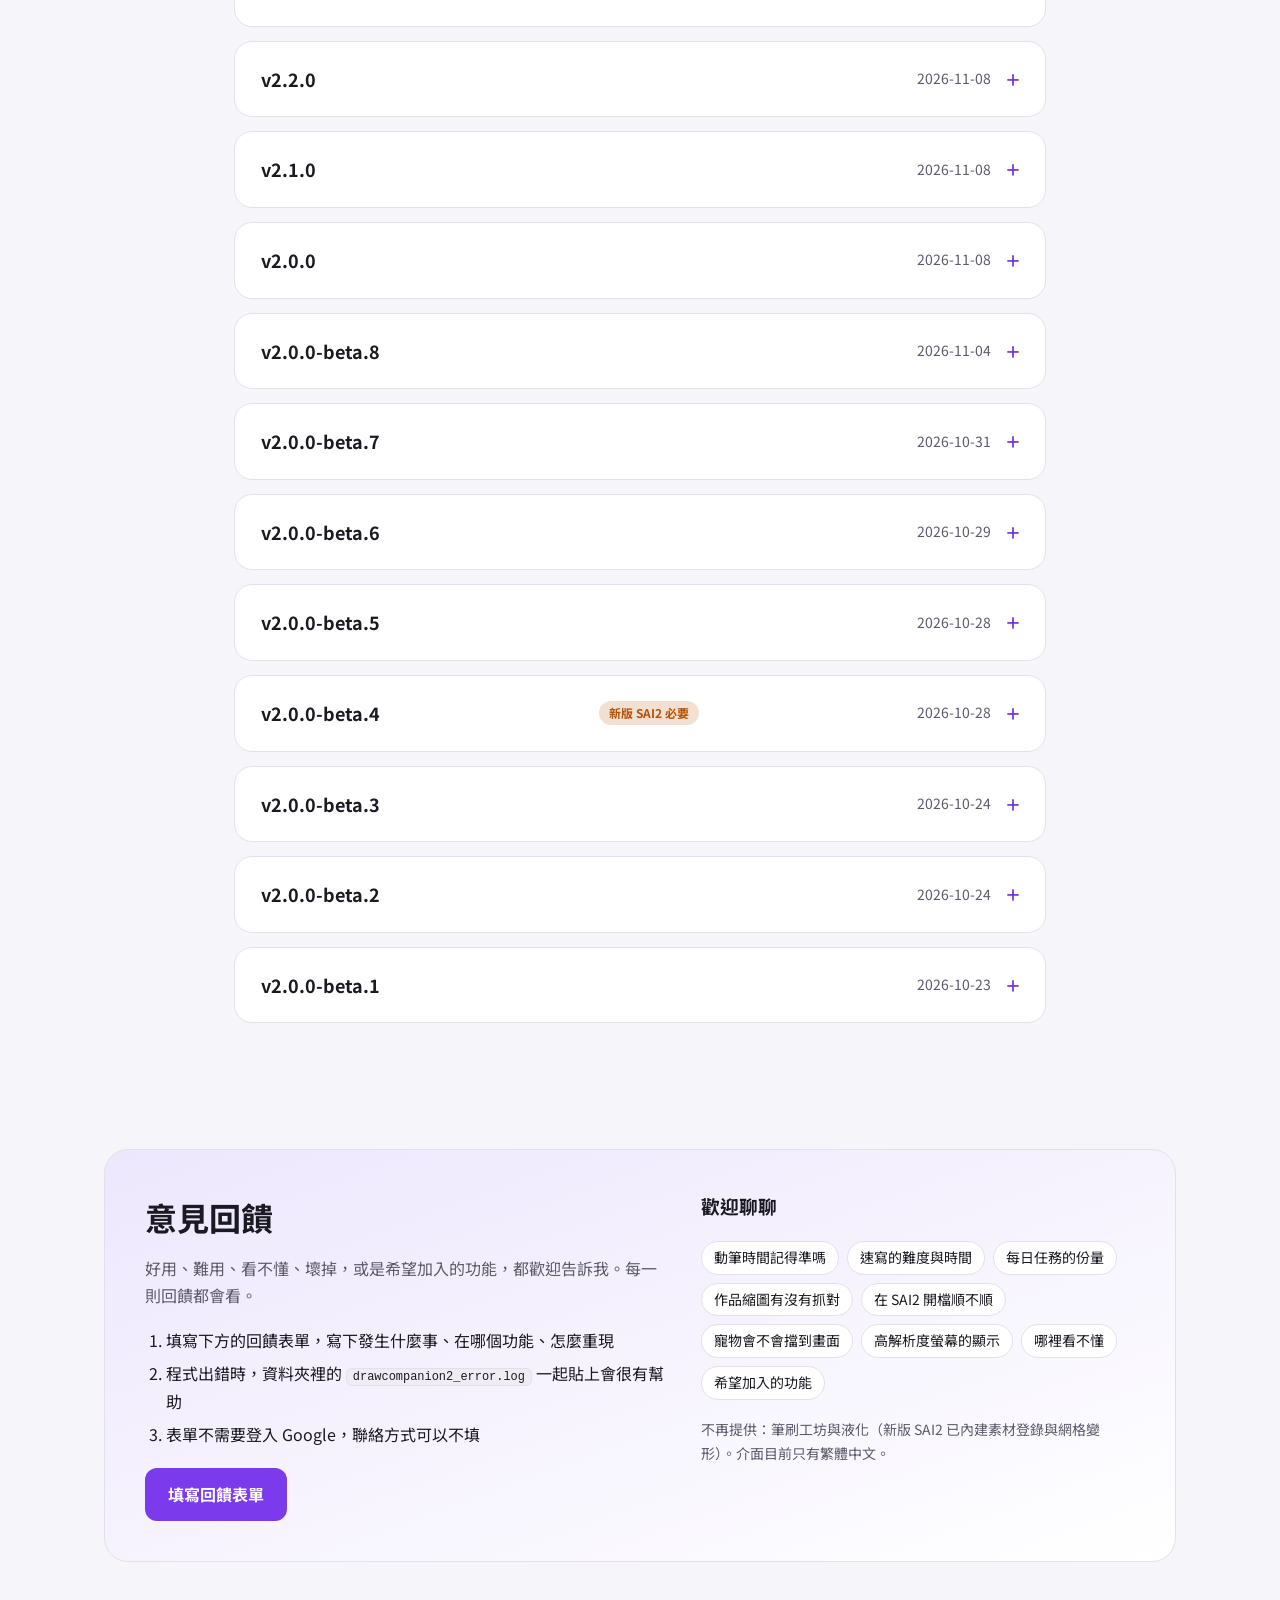
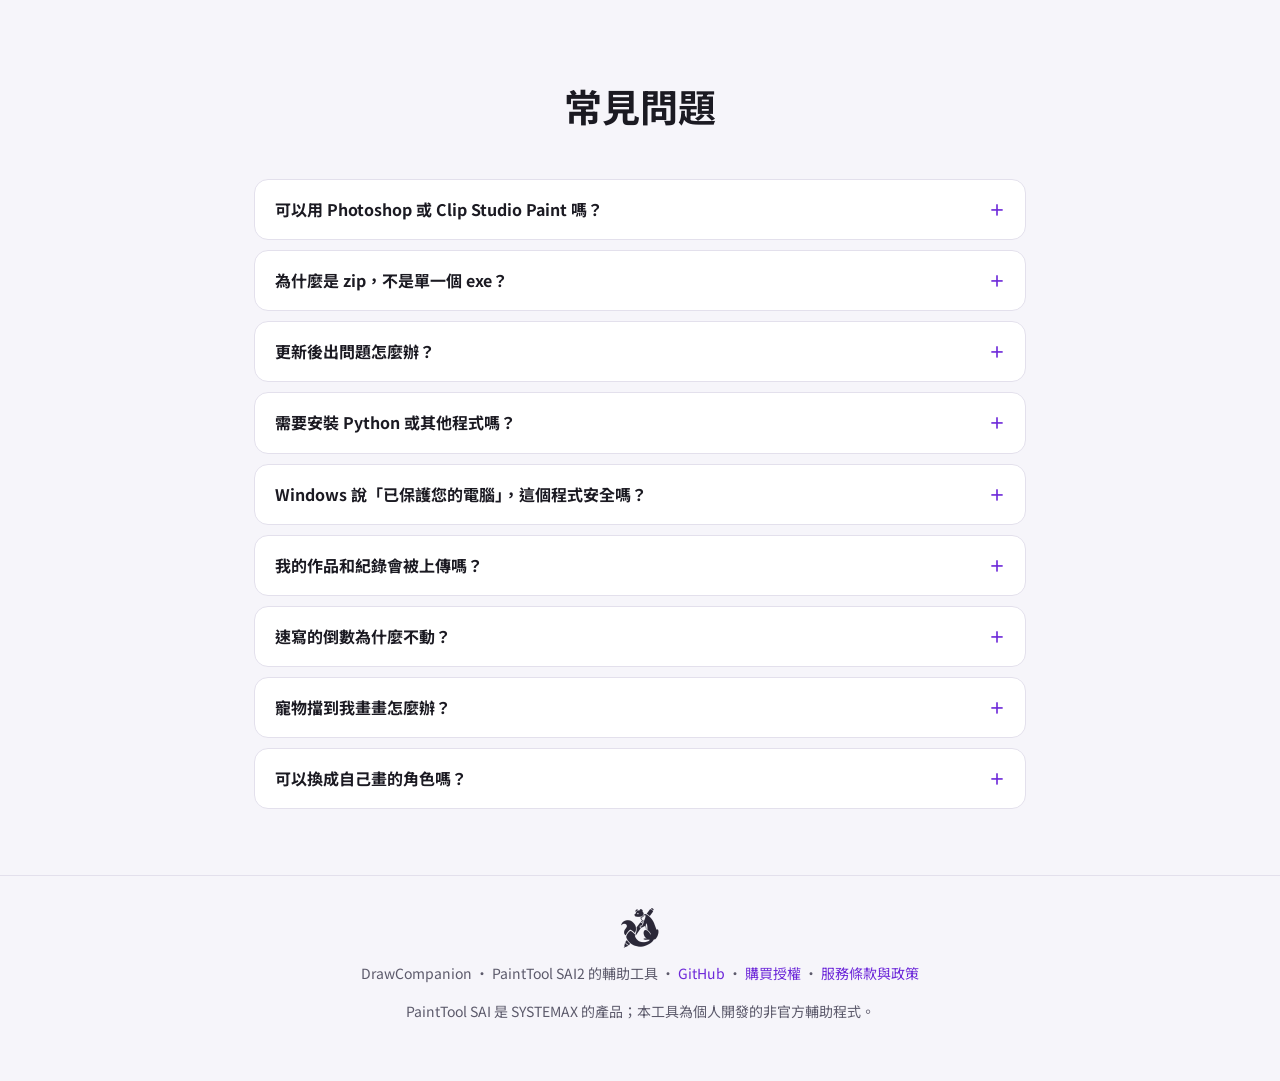
==== commit 3b72e448: "更新介紹網頁與版本資訊（2.5.0）" ====
--- a/docs/index.html
+++ b/docs/index.html
@@ -327,7 +327,31 @@
     <p class="update-how">更新方式：程式會自動檢查新版，在「設定 › 一般 › 更新」按「更新並重新啟動」即可。還在用測試版（beta）的話，請手動下載 <code>DrawCompanion2.zip</code> 一次，解壓縮到原本的資料夾覆蓋舊檔；紀錄與設定都會保留。</p>
 
     <details class="rel" open>
-      <summary><span class="ver">v2.4.1</span><span class="tag">目前版本</span><span class="date">2026-11-17</span></summary>
+      <summary><span class="ver">v2.5.0</span><span class="tag">目前版本</span><span class="date">2026-11-19</span></summary>
+      <p class="lead2">筆刷頁與匯入其他軟體筆刷、寵物沿著視窗邊走與爬牆、規則離開提醒與進階設定。</p>
+      <h4>新功能</h4>
+      <ul>
+        <li><b>筆刷頁</b>（僅 SAI2）：瀏覽與整理筆刷形狀、紋理、紙張材質與自訂工具，可以改名、搬分類、刪除，匯出匯入 .dcbrush 素材包</li>
+        <li><b>匯入其他軟體的筆刷</b>：Procreate、Photoshop（.abr）、CLIP STUDIO PAINT（.sut）轉成 SAI2 筆刷。兩邊的筆刷引擎不同，受限於 SAI2 本身的功能，只能盡量接近，無法做到與原始軟體完全一致的效果</li>
+        <li><b>匯入網路上分享的 SAI2 素材</b>資料夾或 .zip，預覽後勾選匯入</li>
+        <li><b>SAI2 筆刷新參數</b>（僅 SAI2 2026 版）：不累加 / 重疊不加深、水彩邊界、散布筆刷的顏色抖動跟筆壓</li>
+        <li><b>寵物沿著螢幕與視窗四周走</b>：工作列、視窗頂端與側邊都能走，會爬牆、跳上附近的視窗；自訂角色可以加走路、爬牆動畫</li>
+        <li><b>寵物跑到你正在看的螢幕</b>提示，說完回原位；泡泡改成排隊不再互相蓋掉</li>
+        <li><b>規則：離開繪圖軟體 N 分鐘提醒</b>，以及進階設定（時段、星期、前景、再提醒間隔、冷卻、每天上限、「稍後提醒」按鈕）；規則頁顯示上次觸發，可以「試一下」</li>
+        <li>「隱藏（直到我叫回來）」、新快捷鍵（步驟紀錄、色環、儲存 / 載入選取範圍）</li>
+      </ul>
+      <h4>改進</h4>
+      <ul>
+        <li>模組頁分組收合；規則觸發紀錄存檔，重開 App 不會重複提醒；下拉選單不再被滾輪改到</li>
+      </ul>
+      <h4>修正</h4>
+      <ul>
+        <li>寵物有時卡在拖曳動畫；「晚上這個時間後」過午夜的判斷；SAI2 偶爾出現「偵測到程式內部狀態異常」</li>
+      </ul>
+    </details>
+
+    <details class="rel">
+      <summary><span class="ver">v2.4.1</span><span class="date">2026-11-17</span></summary>
       <p class="lead2">動畫逐格模式與 MP4 匯出、更多外觀選項、參照視窗更好用。</p>
       <h4>新功能</h4>
       <ul>
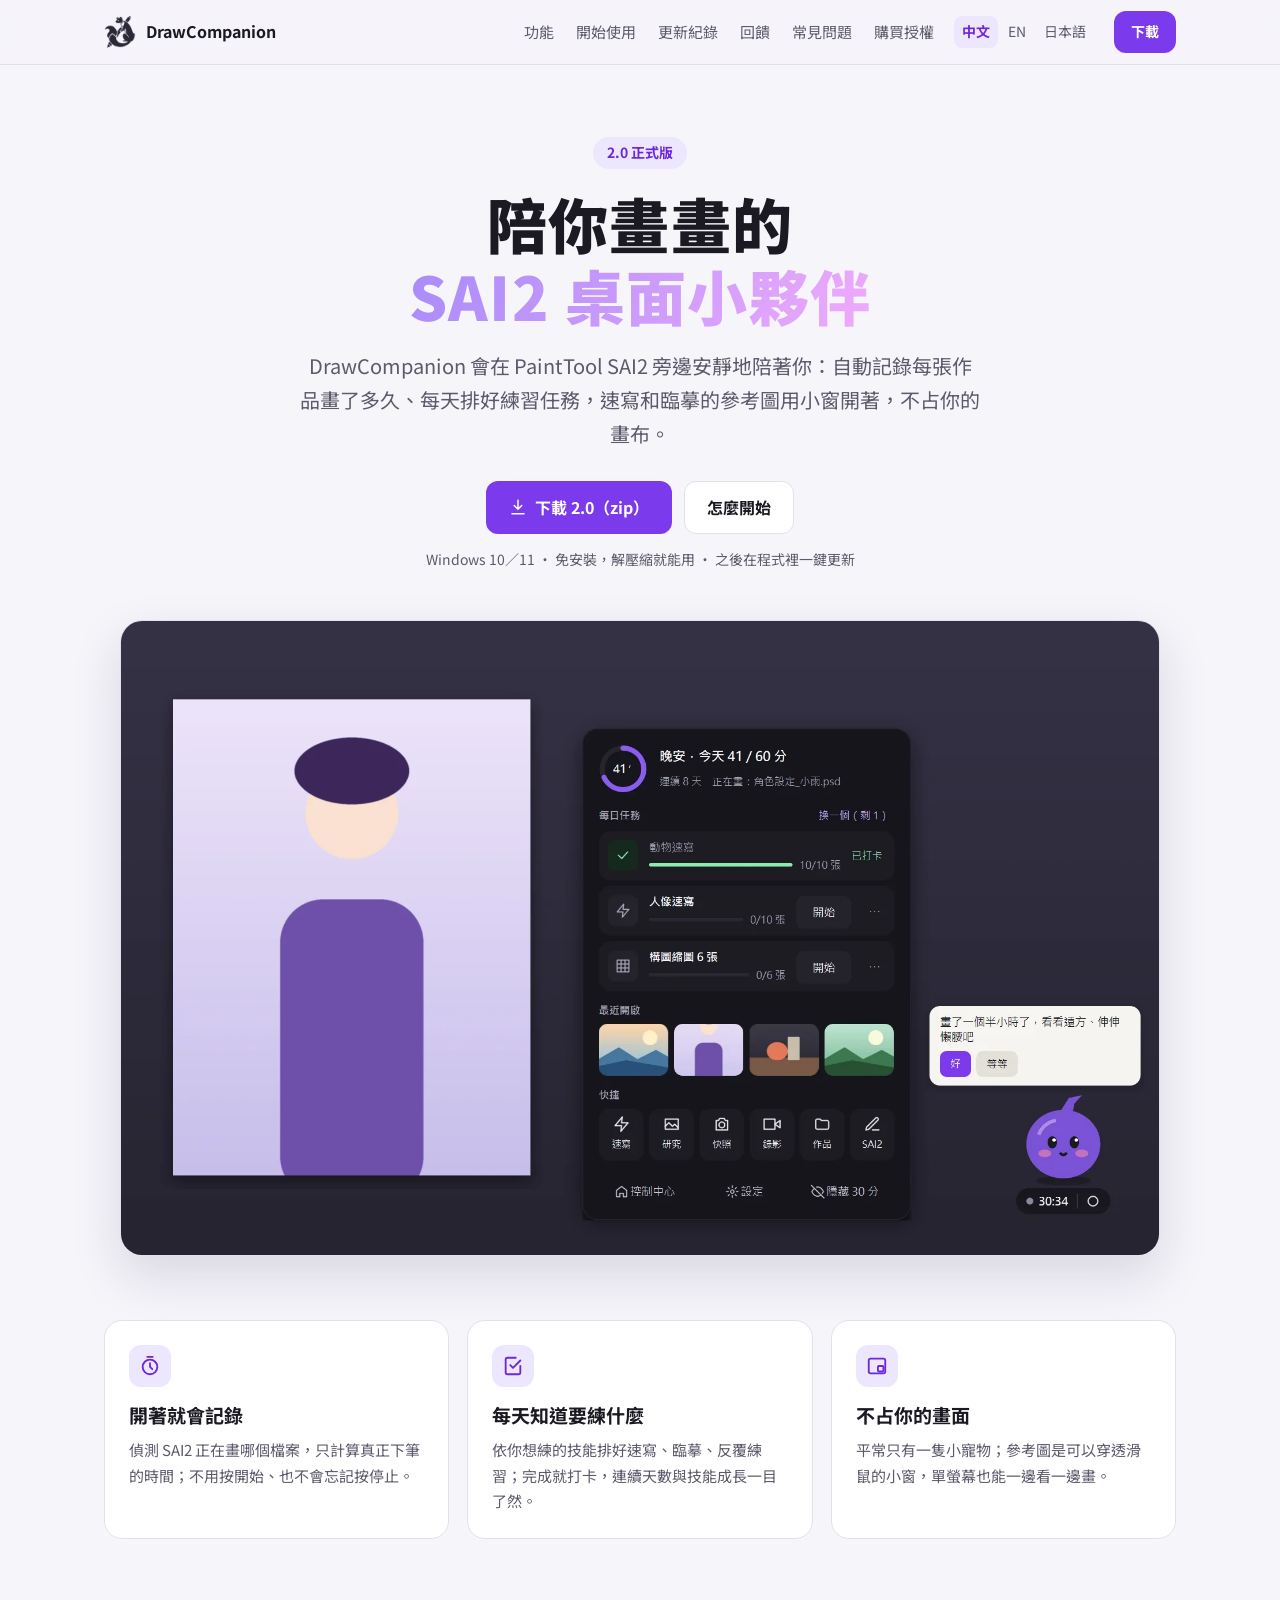
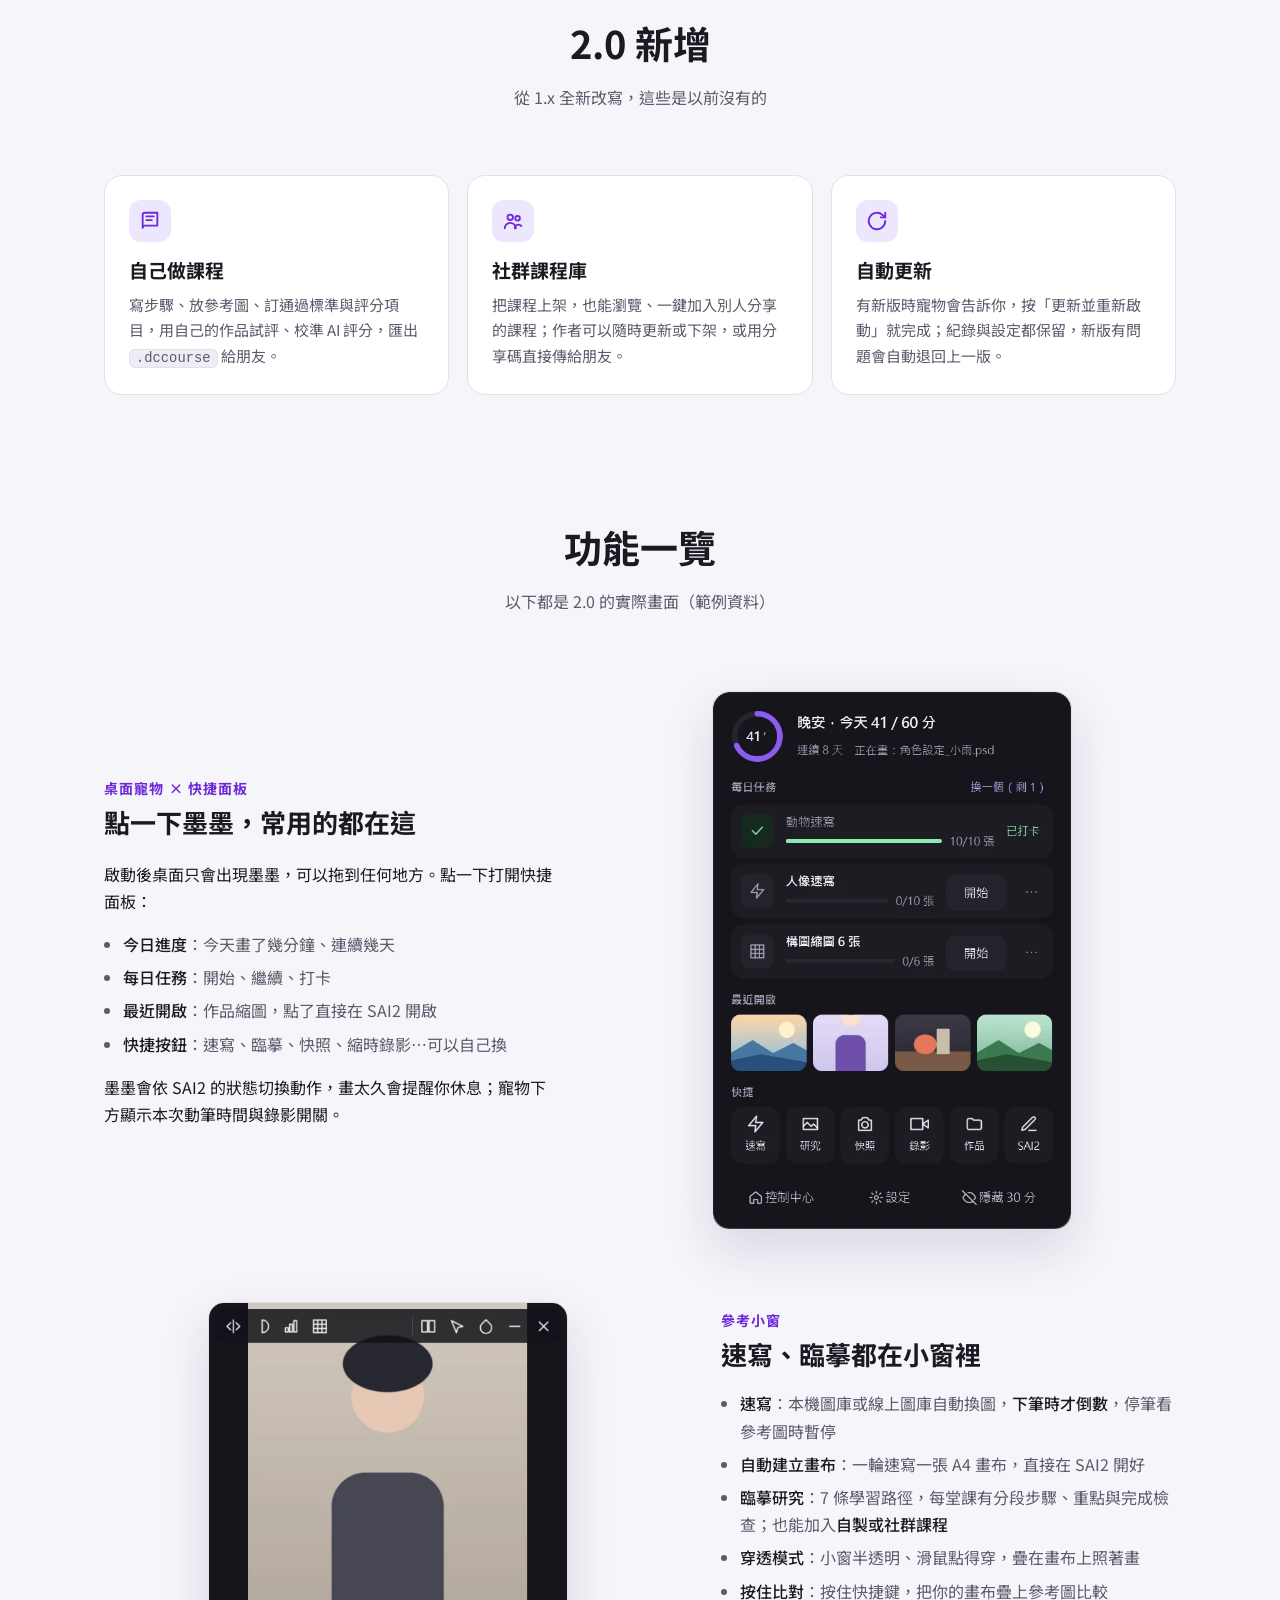
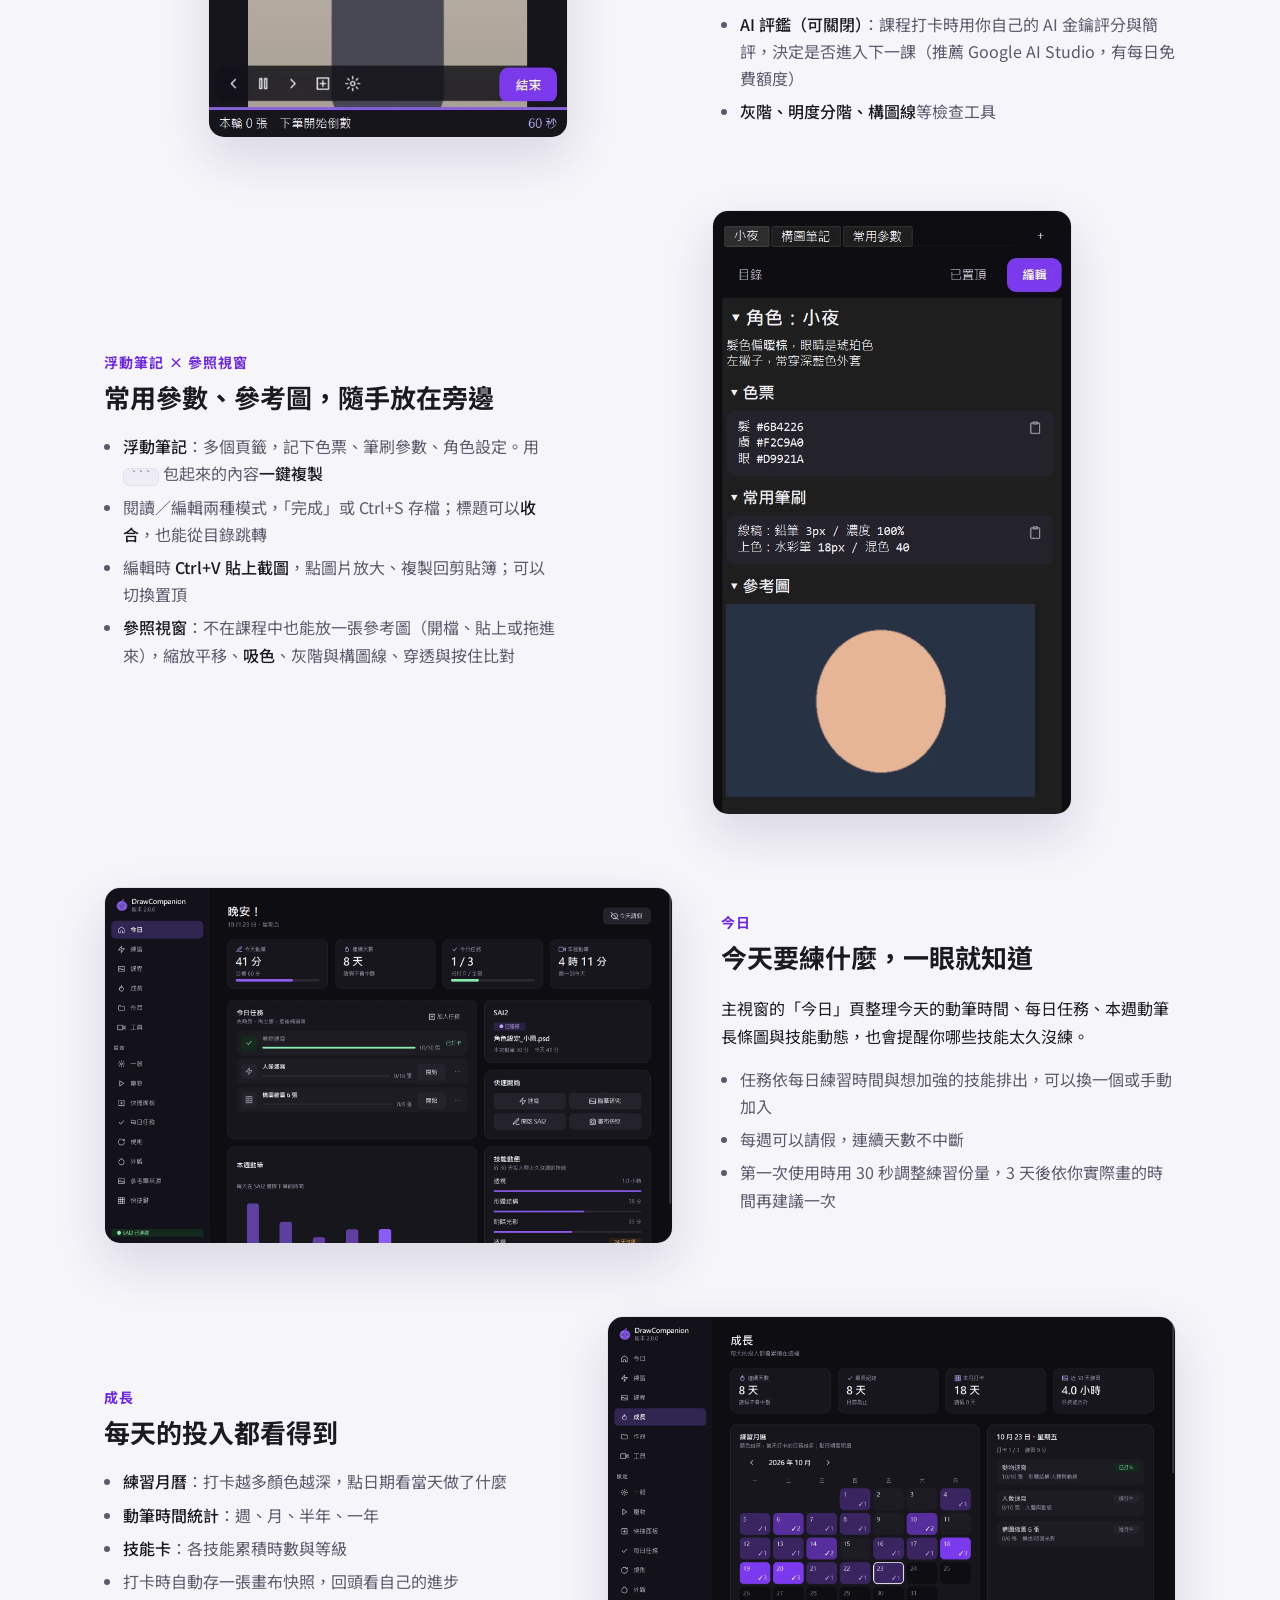
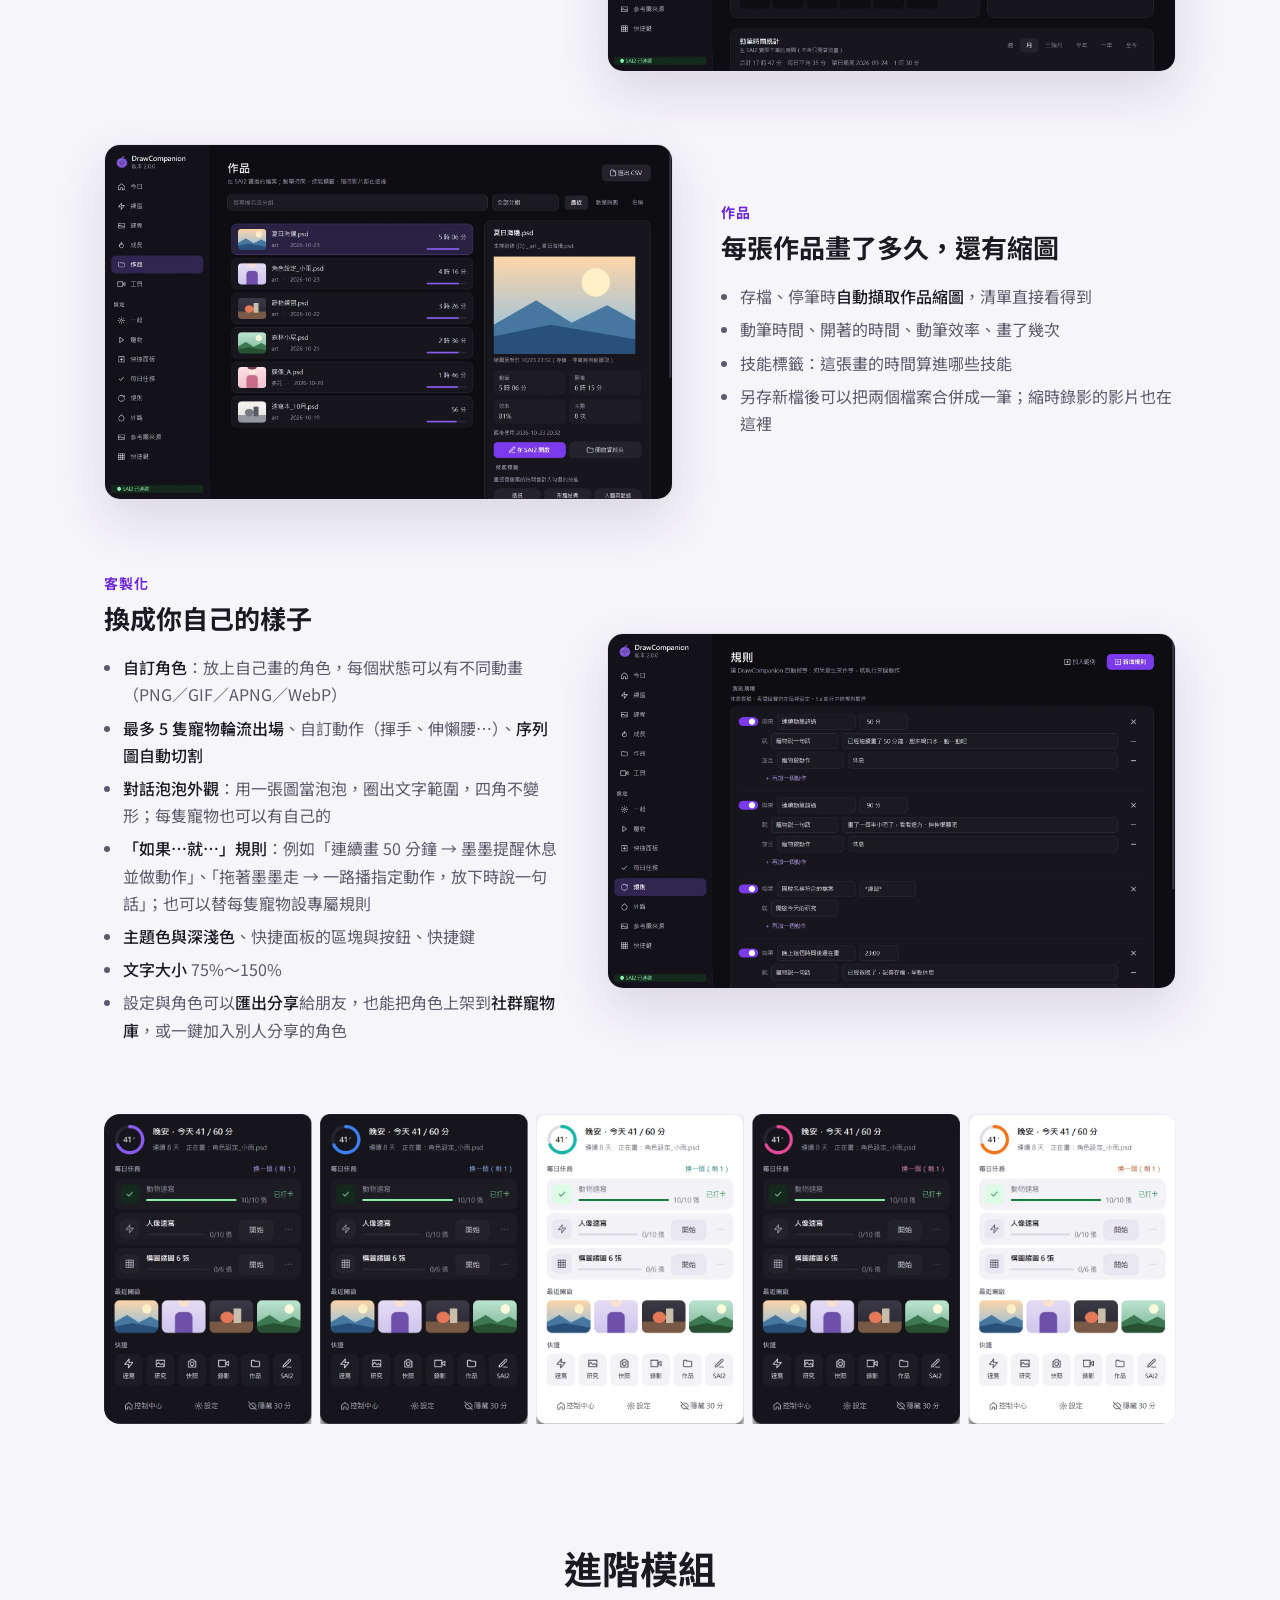
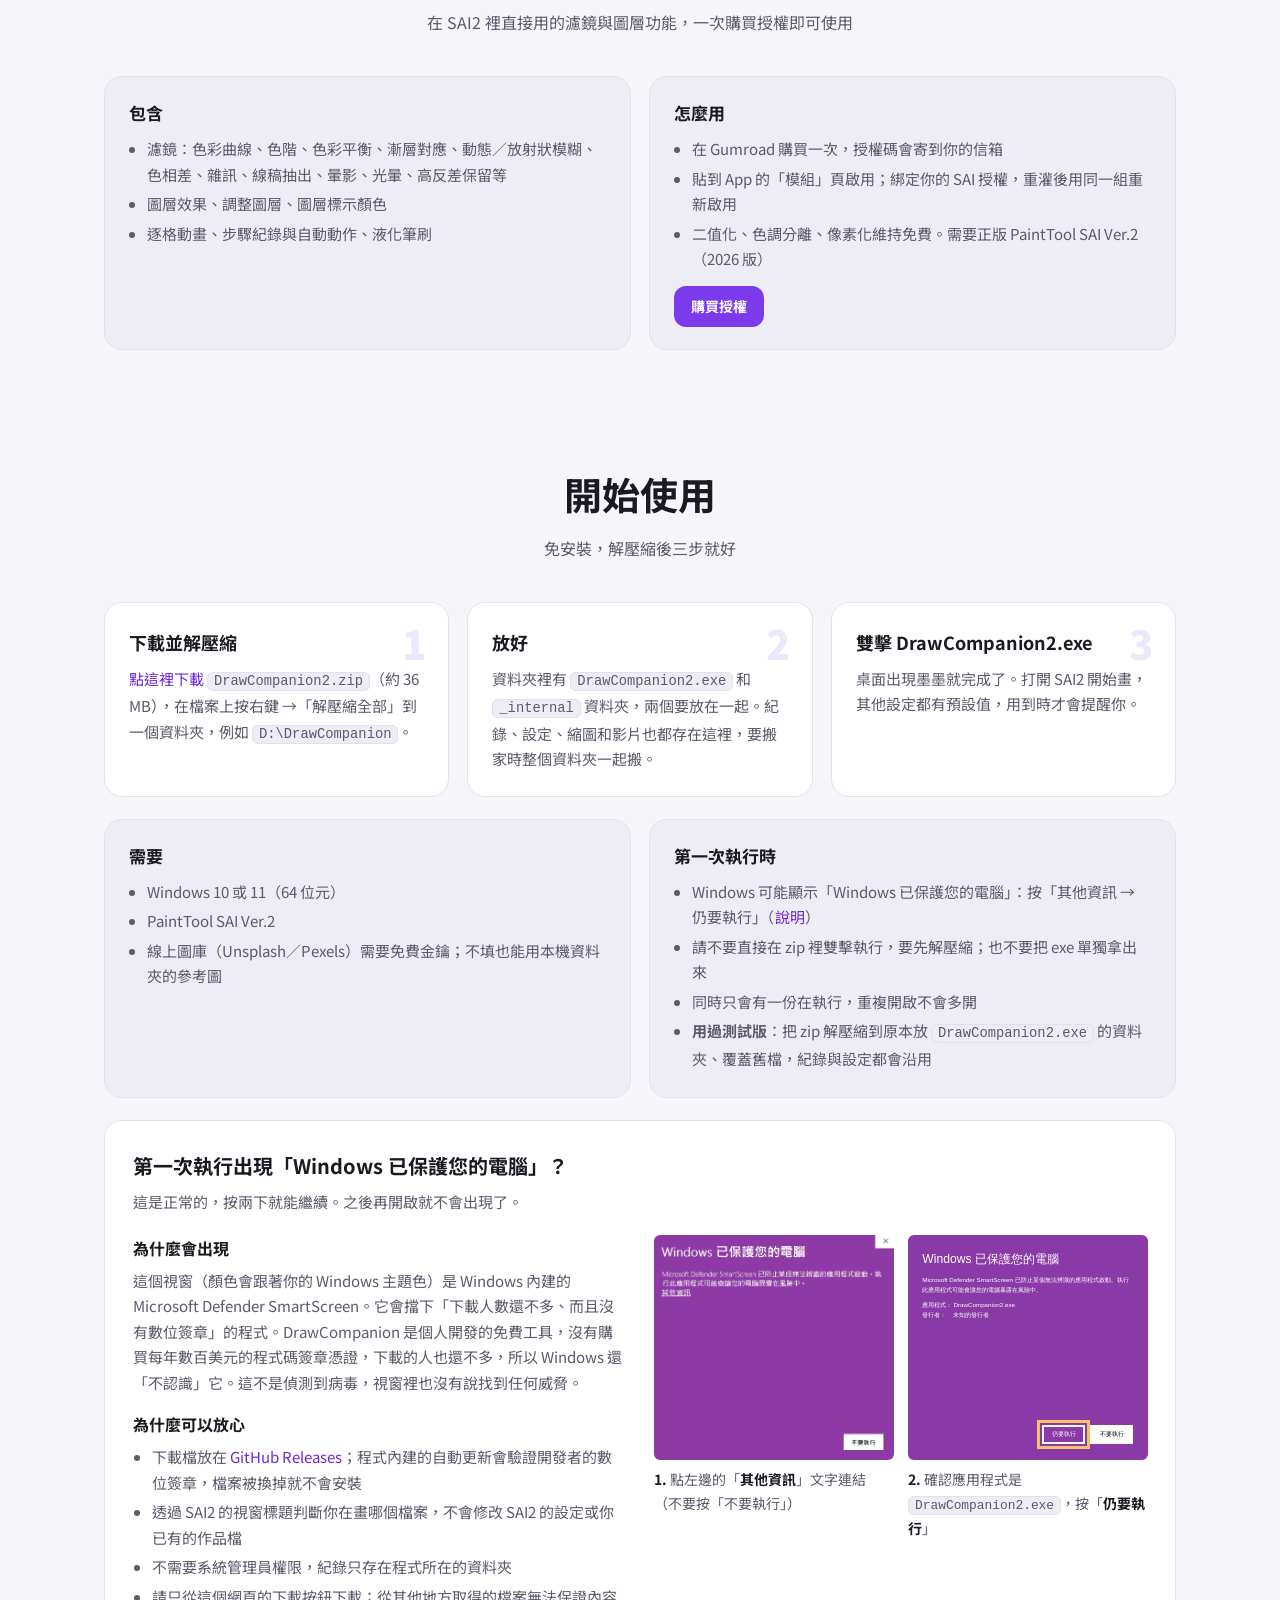
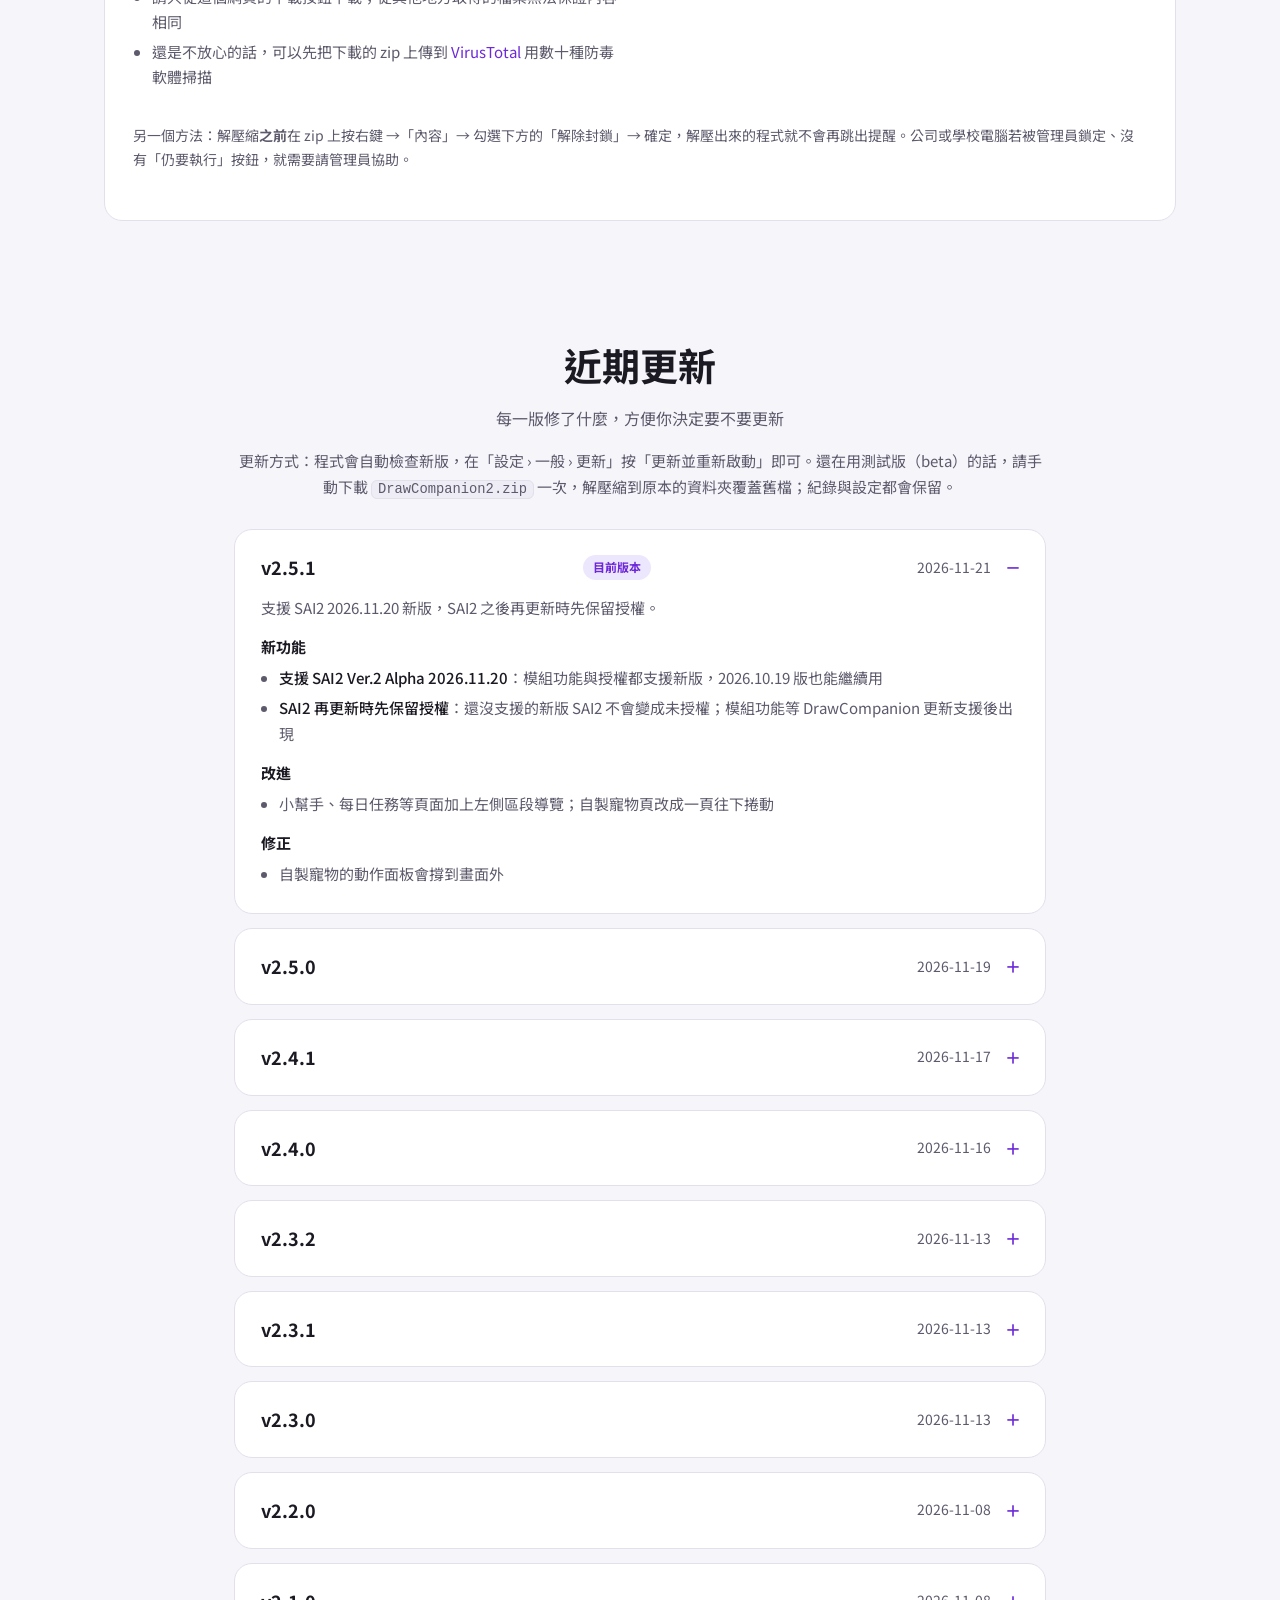
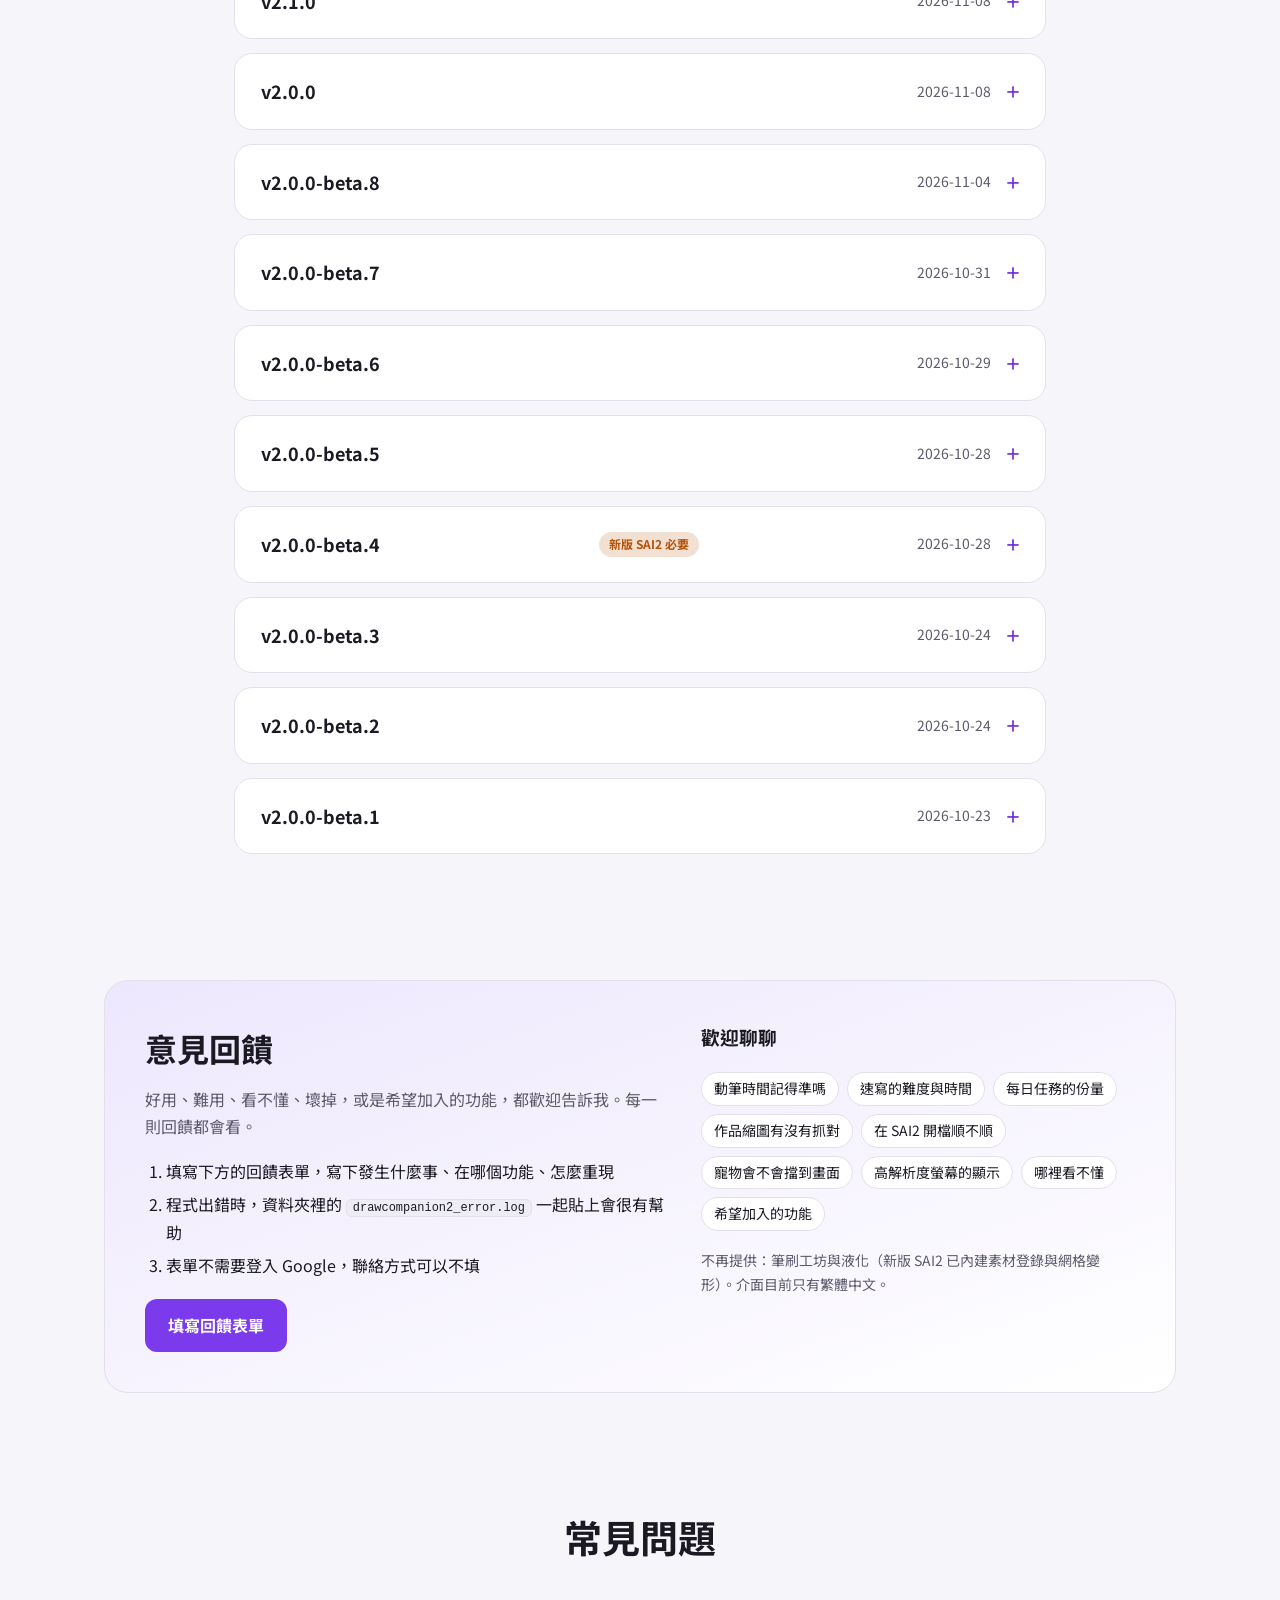
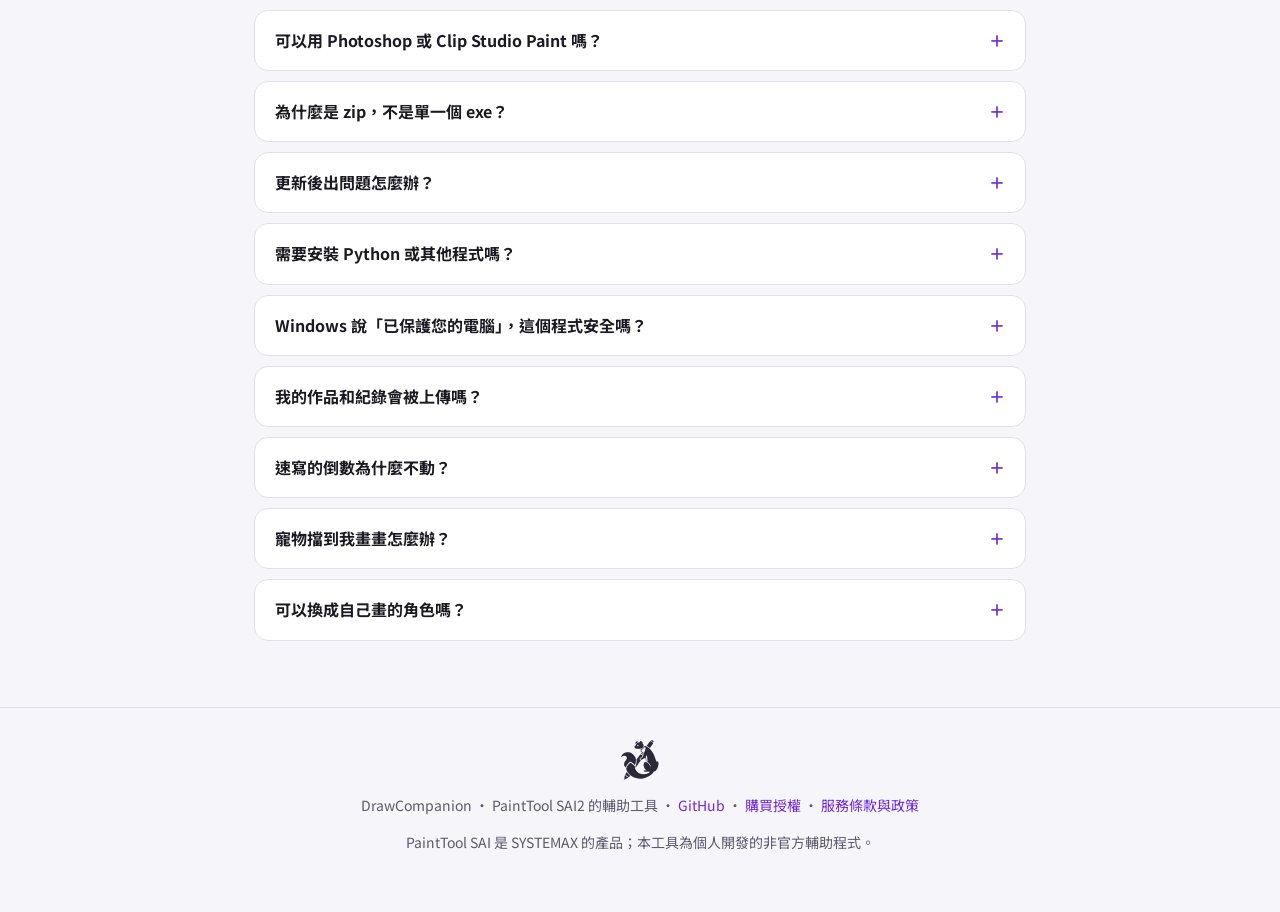
==== commit 3c76ab86: "更新介紹網頁與版本資訊（2.5.1）" ====
--- a/docs/index.html
+++ b/docs/index.html
@@ -327,7 +327,25 @@
     <p class="update-how">更新方式：程式會自動檢查新版，在「設定 › 一般 › 更新」按「更新並重新啟動」即可。還在用測試版（beta）的話，請手動下載 <code>DrawCompanion2.zip</code> 一次，解壓縮到原本的資料夾覆蓋舊檔；紀錄與設定都會保留。</p>
 
     <details class="rel" open>
-      <summary><span class="ver">v2.5.0</span><span class="tag">目前版本</span><span class="date">2026-11-19</span></summary>
+      <summary><span class="ver">v2.5.1</span><span class="tag">目前版本</span><span class="date">2026-11-21</span></summary>
+      <p class="lead2">支援 SAI2 2026.11.20 新版，SAI2 之後再更新時先保留授權。</p>
+      <h4>新功能</h4>
+      <ul>
+        <li><b>支援 SAI2 Ver.2 Alpha 2026.11.20</b>：模組功能與授權都支援新版，2026.10.19 版也能繼續用</li>
+        <li><b>SAI2 再更新時先保留授權</b>：還沒支援的新版 SAI2 不會變成未授權；模組功能等 DrawCompanion 更新支援後出現</li>
+      </ul>
+      <h4>改進</h4>
+      <ul>
+        <li>小幫手、每日任務等頁面加上左側區段導覽；自製寵物頁改成一頁往下捲動</li>
+      </ul>
+      <h4>修正</h4>
+      <ul>
+        <li>自製寵物的動作面板會撐到畫面外</li>
+      </ul>
+    </details>
+
+    <details class="rel">
+      <summary><span class="ver">v2.5.0</span><span class="date">2026-11-19</span></summary>
       <p class="lead2">筆刷頁與匯入其他軟體筆刷、寵物沿著視窗邊走與爬牆、規則離開提醒與進階設定。</p>
       <h4>新功能</h4>
       <ul>
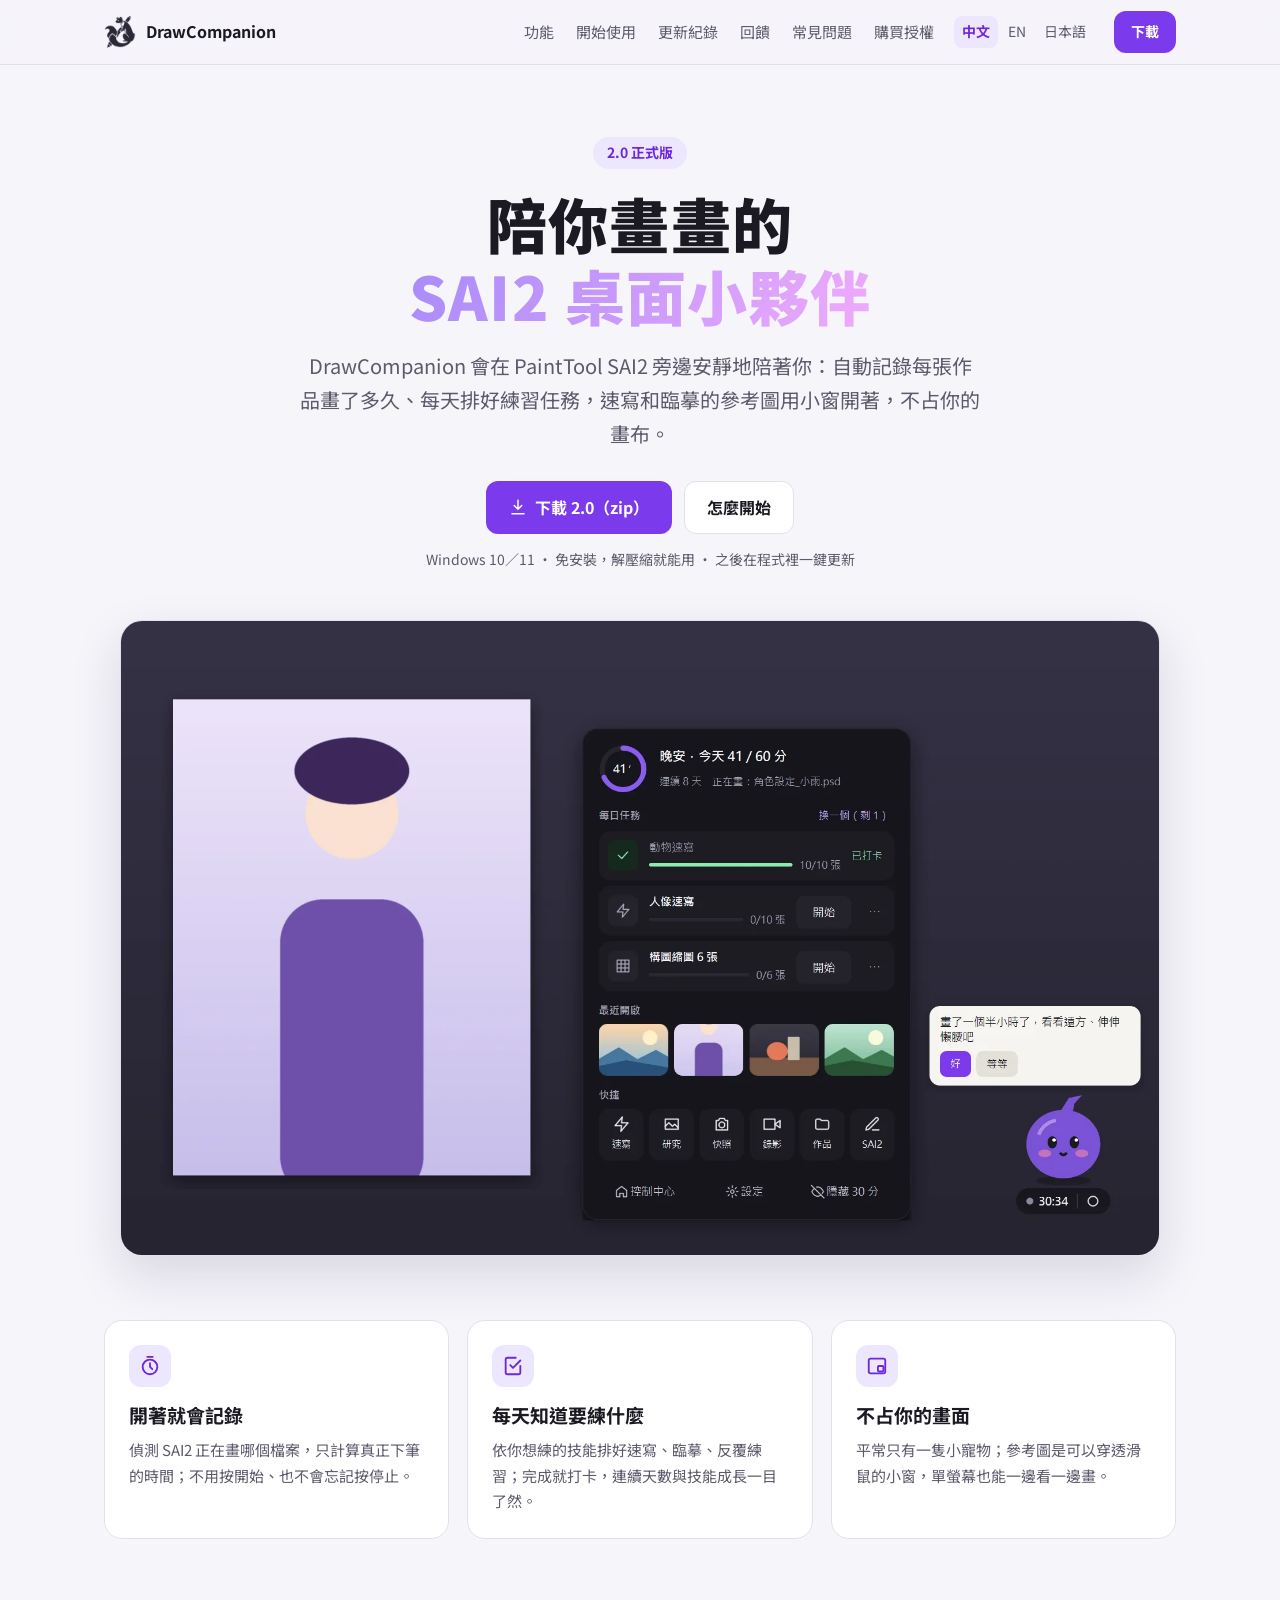
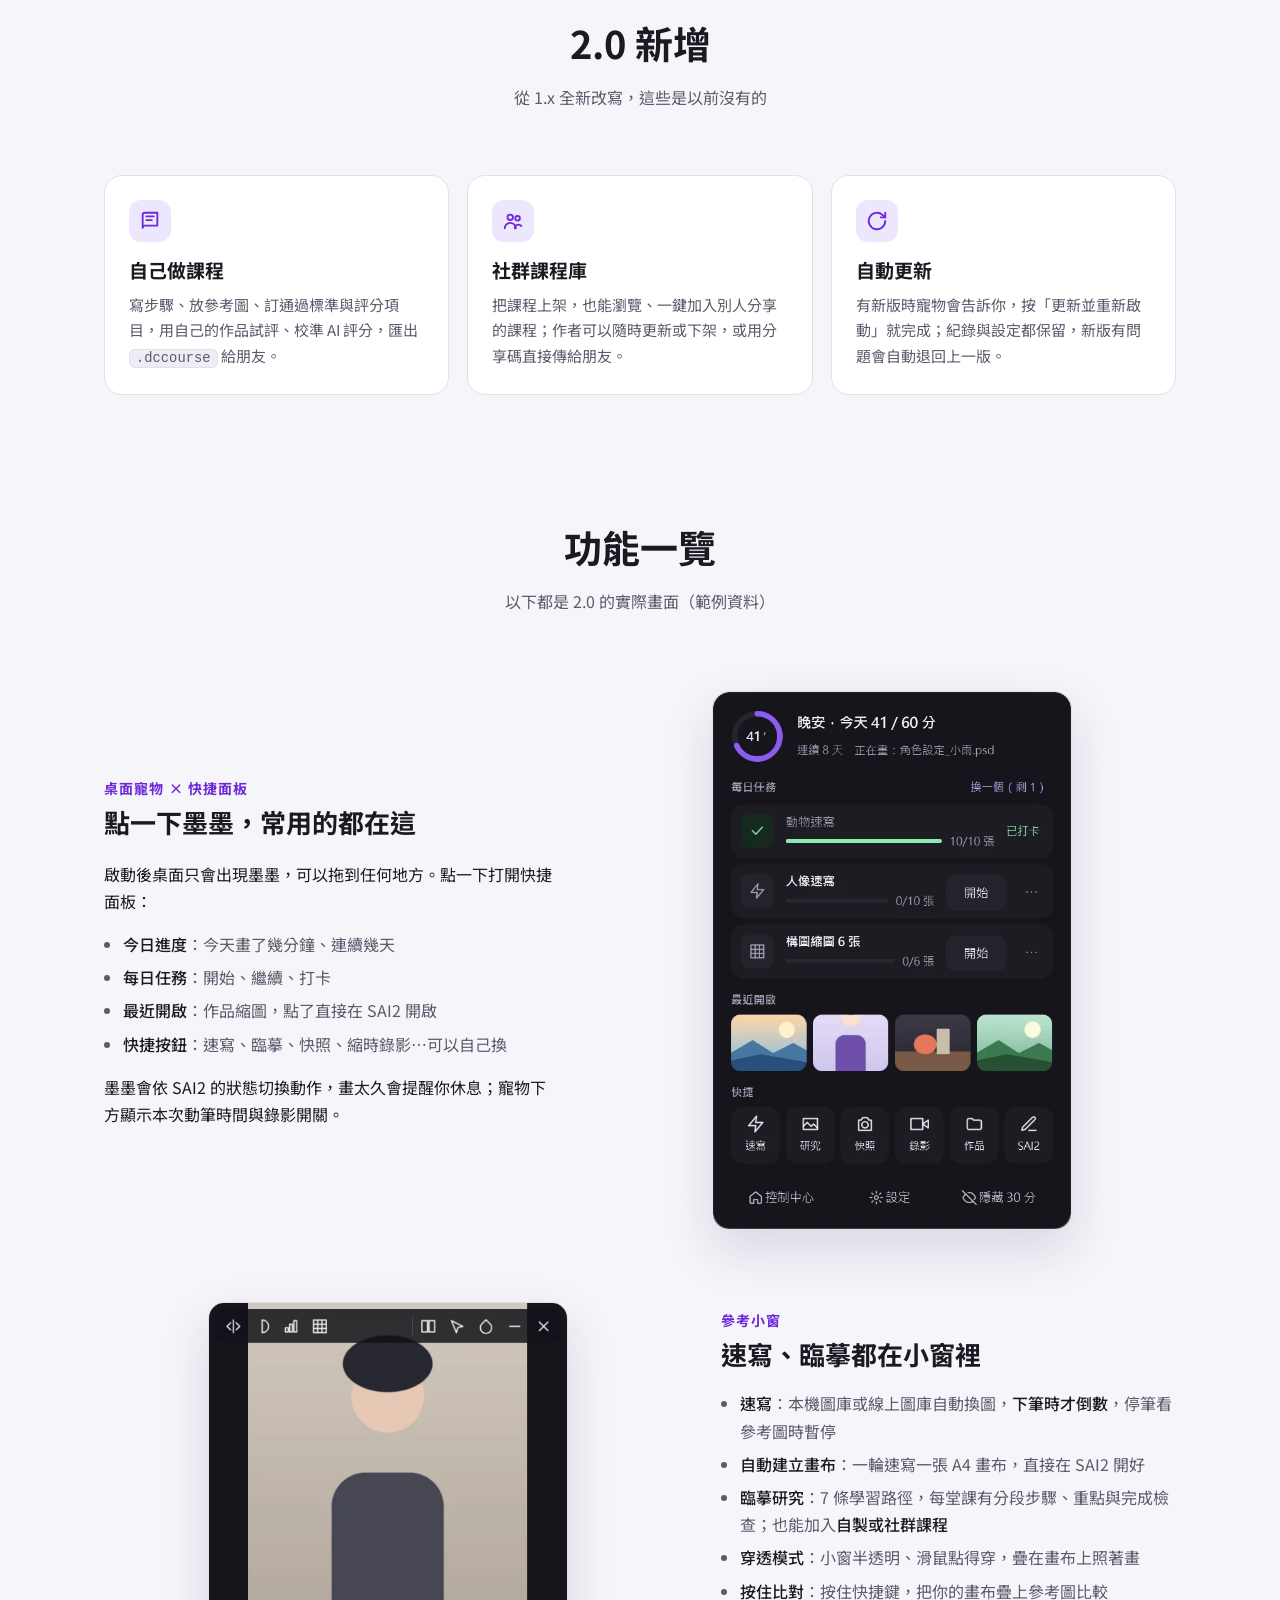
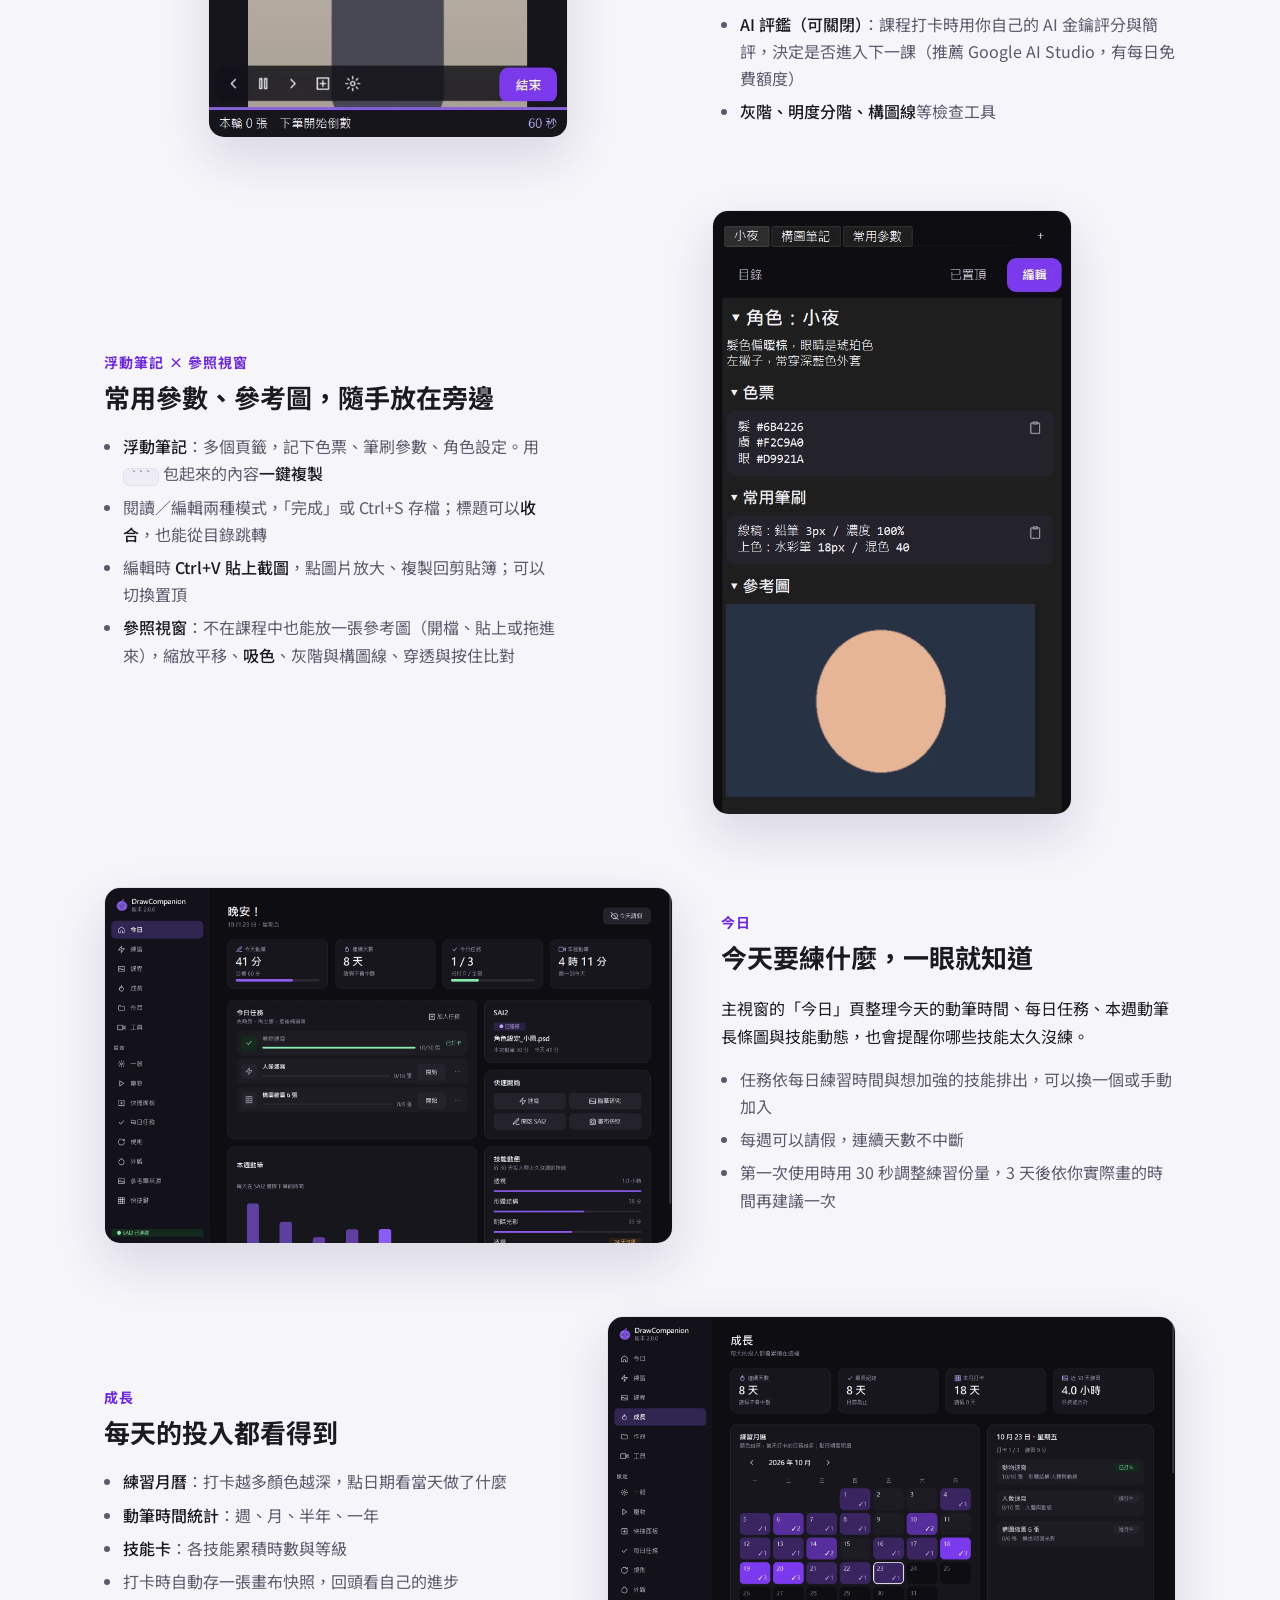
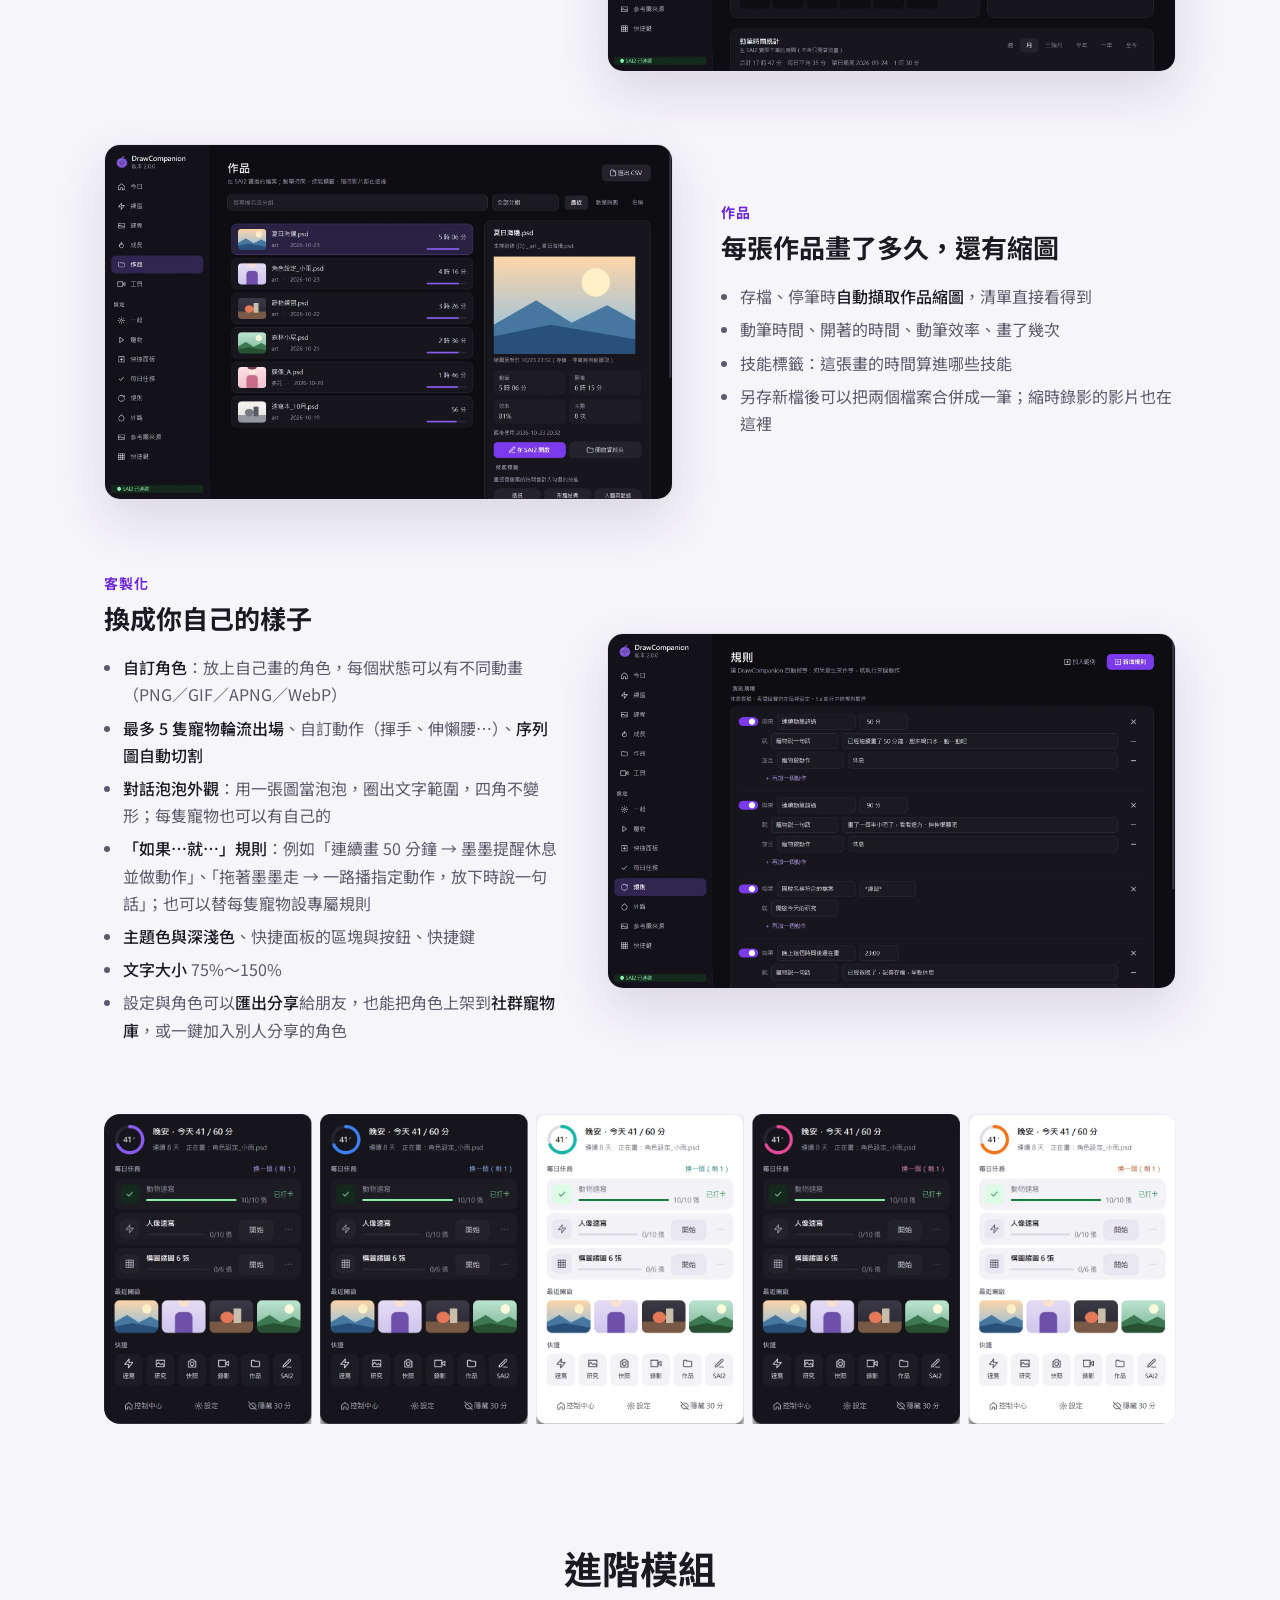
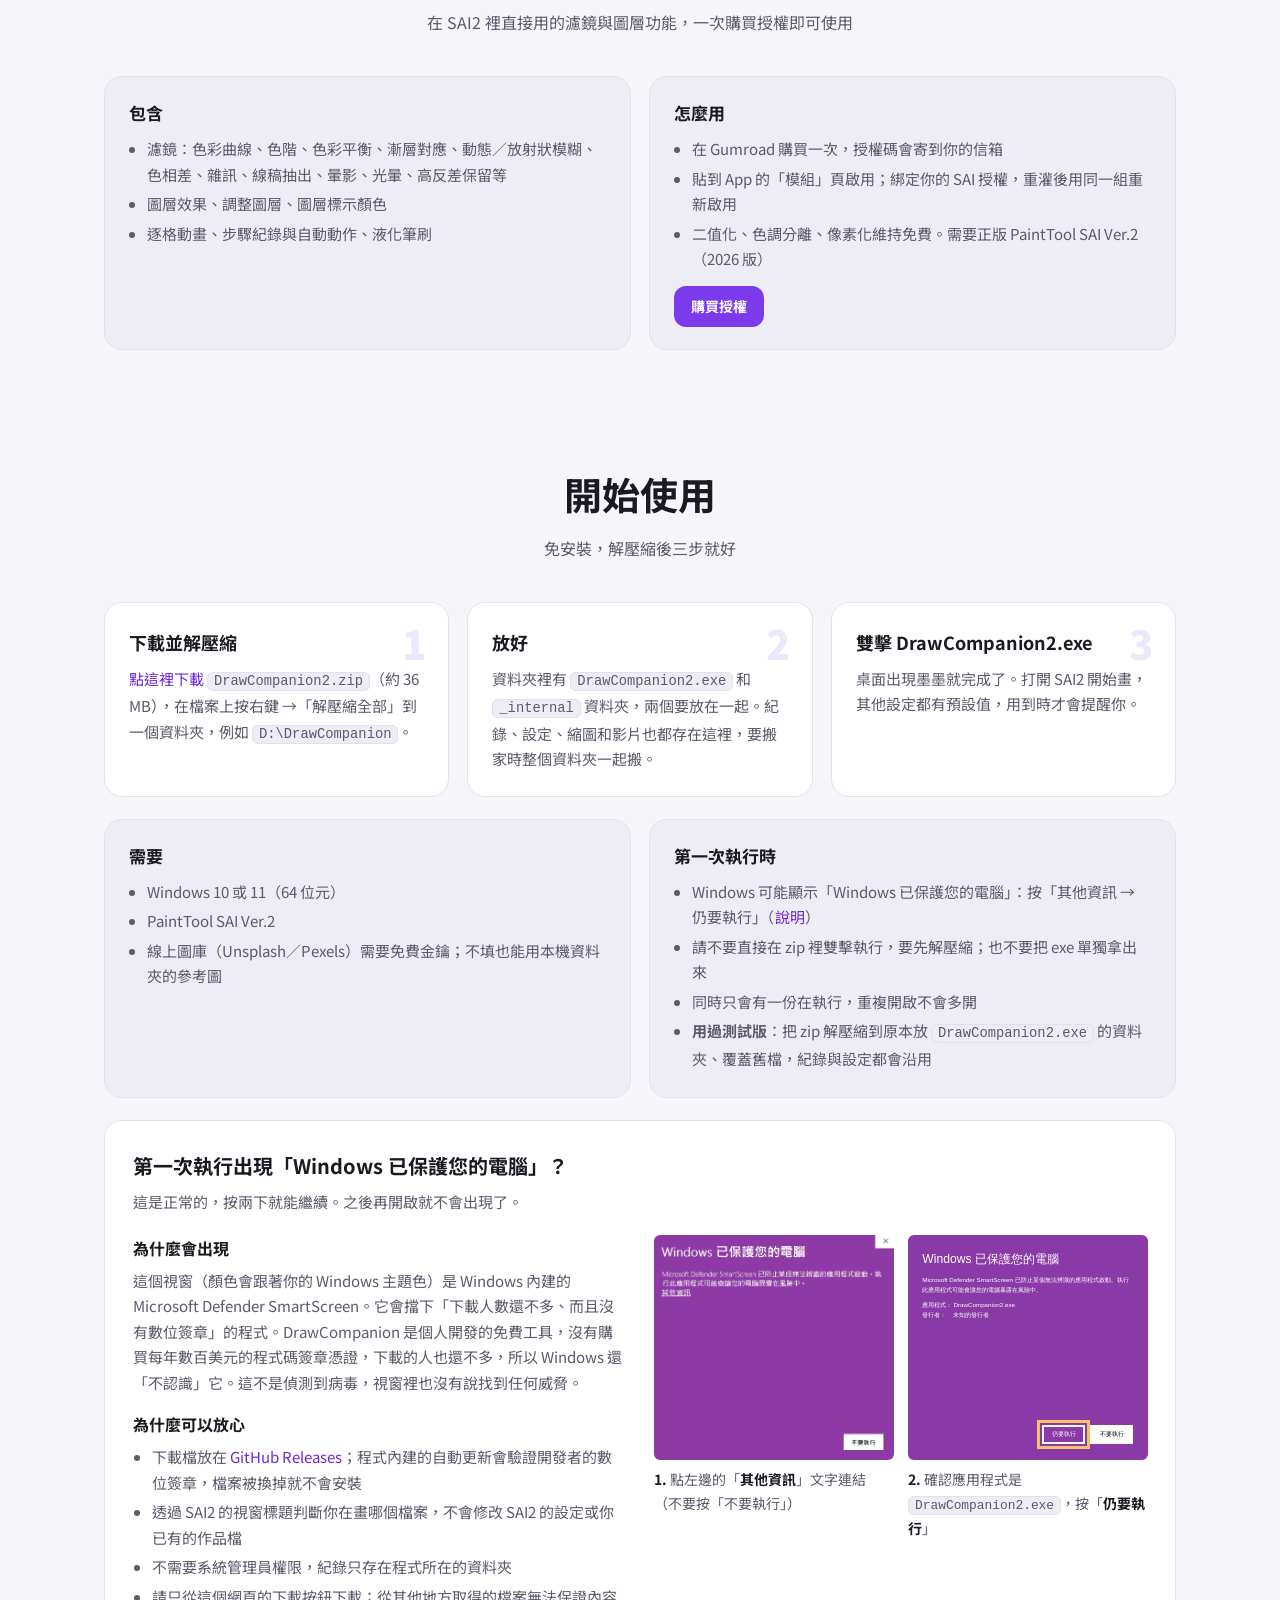
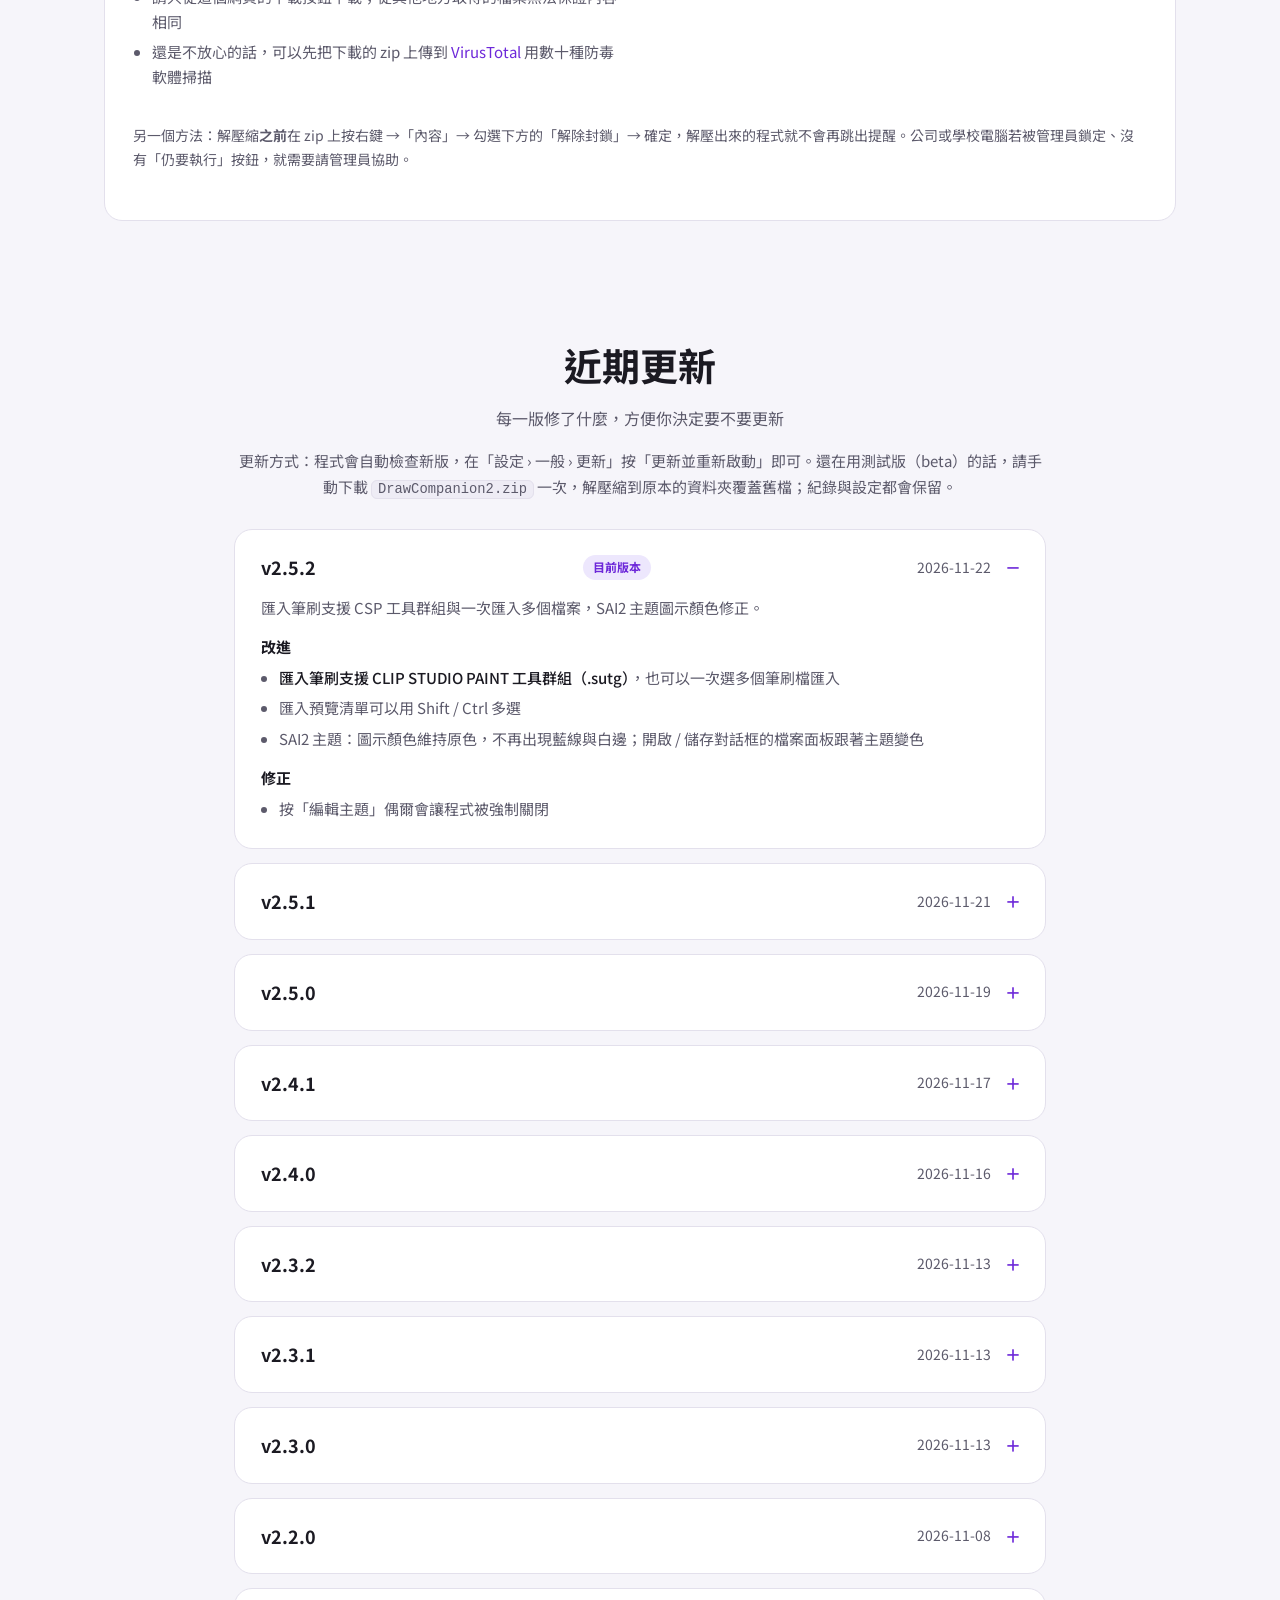
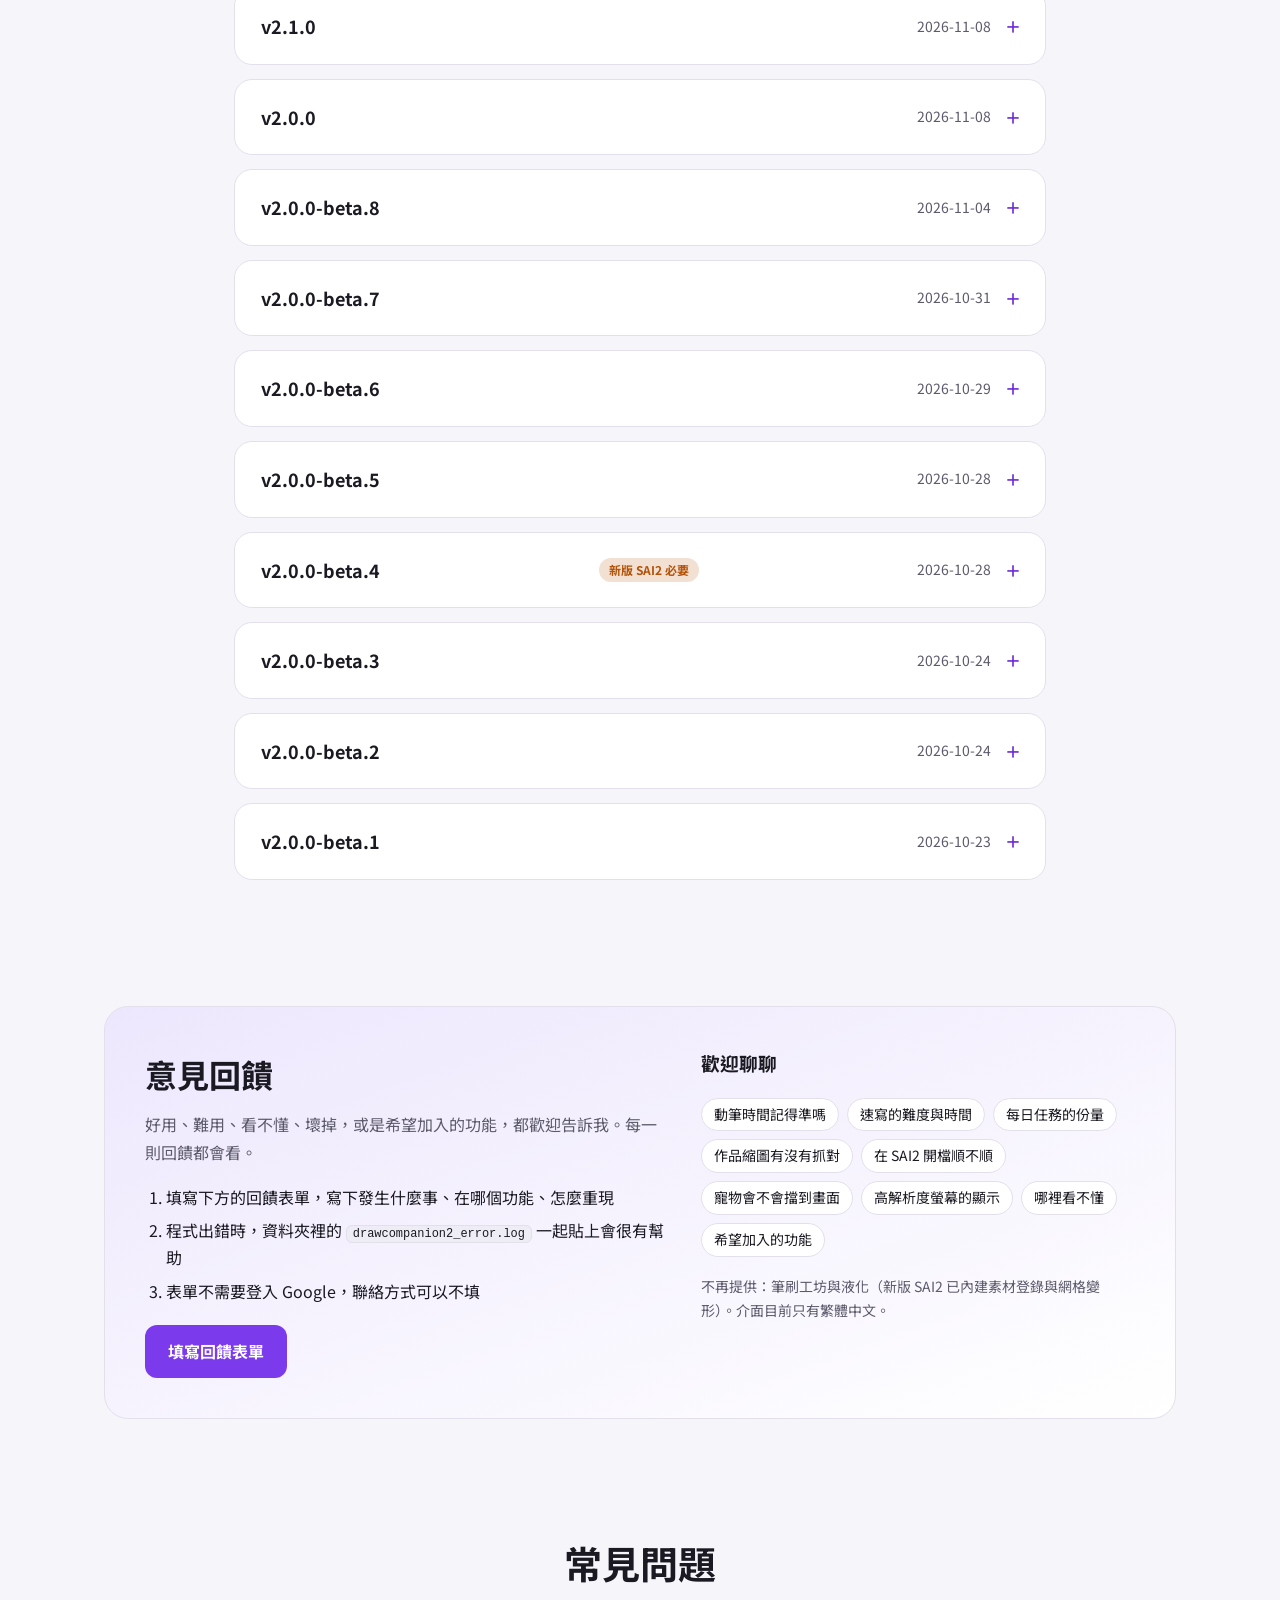
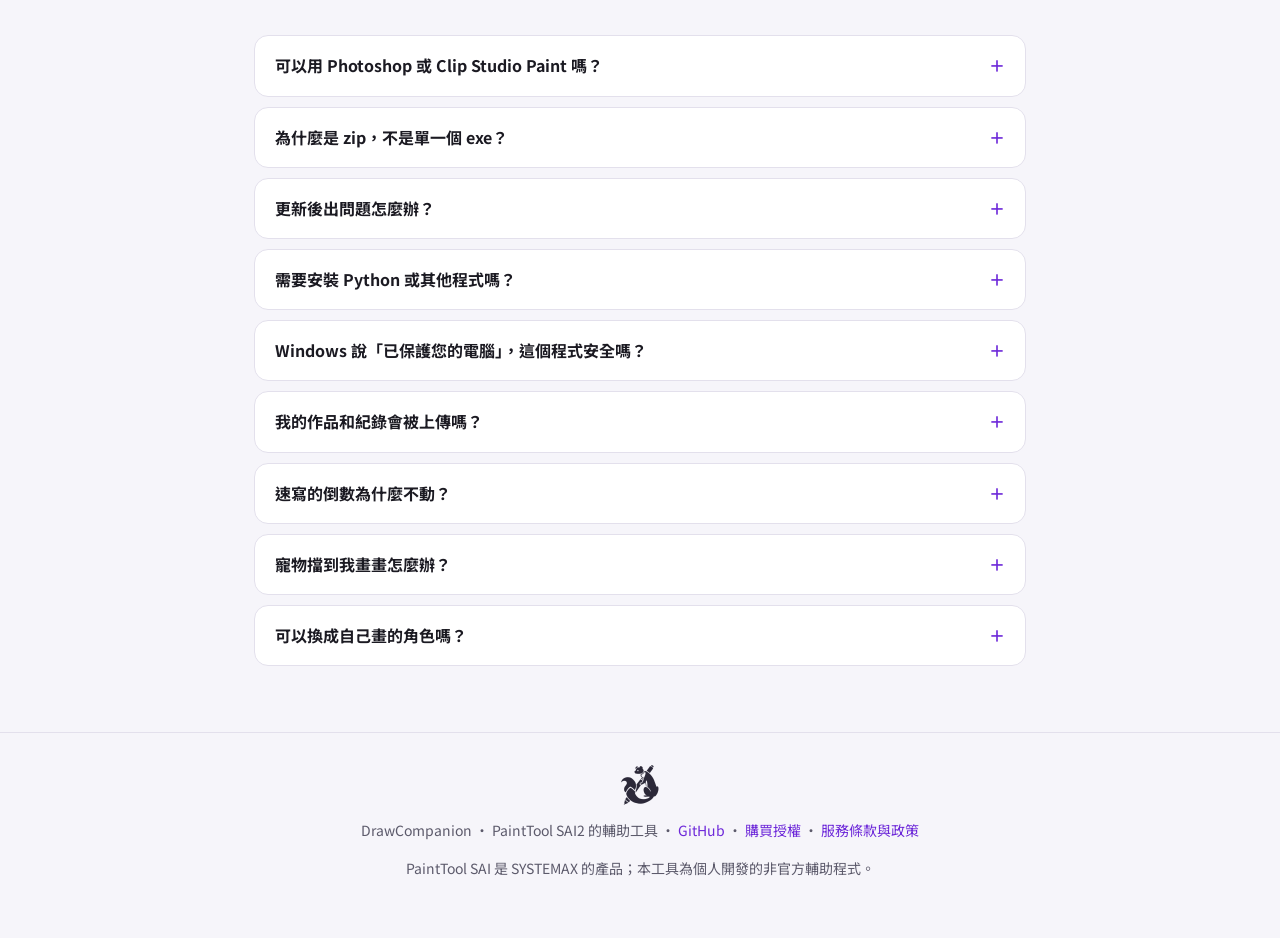
==== commit e42b72b6: "更新介紹網頁與版本資訊（2.5.2）" ====
--- a/docs/index.html
+++ b/docs/index.html
@@ -327,7 +327,22 @@
     <p class="update-how">更新方式：程式會自動檢查新版，在「設定 › 一般 › 更新」按「更新並重新啟動」即可。還在用測試版（beta）的話，請手動下載 <code>DrawCompanion2.zip</code> 一次，解壓縮到原本的資料夾覆蓋舊檔；紀錄與設定都會保留。</p>
 
     <details class="rel" open>
-      <summary><span class="ver">v2.5.1</span><span class="tag">目前版本</span><span class="date">2026-11-21</span></summary>
+      <summary><span class="ver">v2.5.2</span><span class="tag">目前版本</span><span class="date">2026-11-22</span></summary>
+      <p class="lead2">匯入筆刷支援 CSP 工具群組與一次匯入多個檔案，SAI2 主題圖示顏色修正。</p>
+      <h4>改進</h4>
+      <ul>
+        <li><b>匯入筆刷支援 CLIP STUDIO PAINT 工具群組（.sutg）</b>，也可以一次選多個筆刷檔匯入</li>
+        <li>匯入預覽清單可以用 Shift / Ctrl 多選</li>
+        <li>SAI2 主題：圖示顏色維持原色，不再出現藍線與白邊；開啟 / 儲存對話框的檔案面板跟著主題變色</li>
+      </ul>
+      <h4>修正</h4>
+      <ul>
+        <li>按「編輯主題」偶爾會讓程式被強制關閉</li>
+      </ul>
+    </details>
+
+    <details class="rel">
+      <summary><span class="ver">v2.5.1</span><span class="date">2026-11-21</span></summary>
       <p class="lead2">支援 SAI2 2026.11.20 新版，SAI2 之後再更新時先保留授權。</p>
       <h4>新功能</h4>
       <ul>
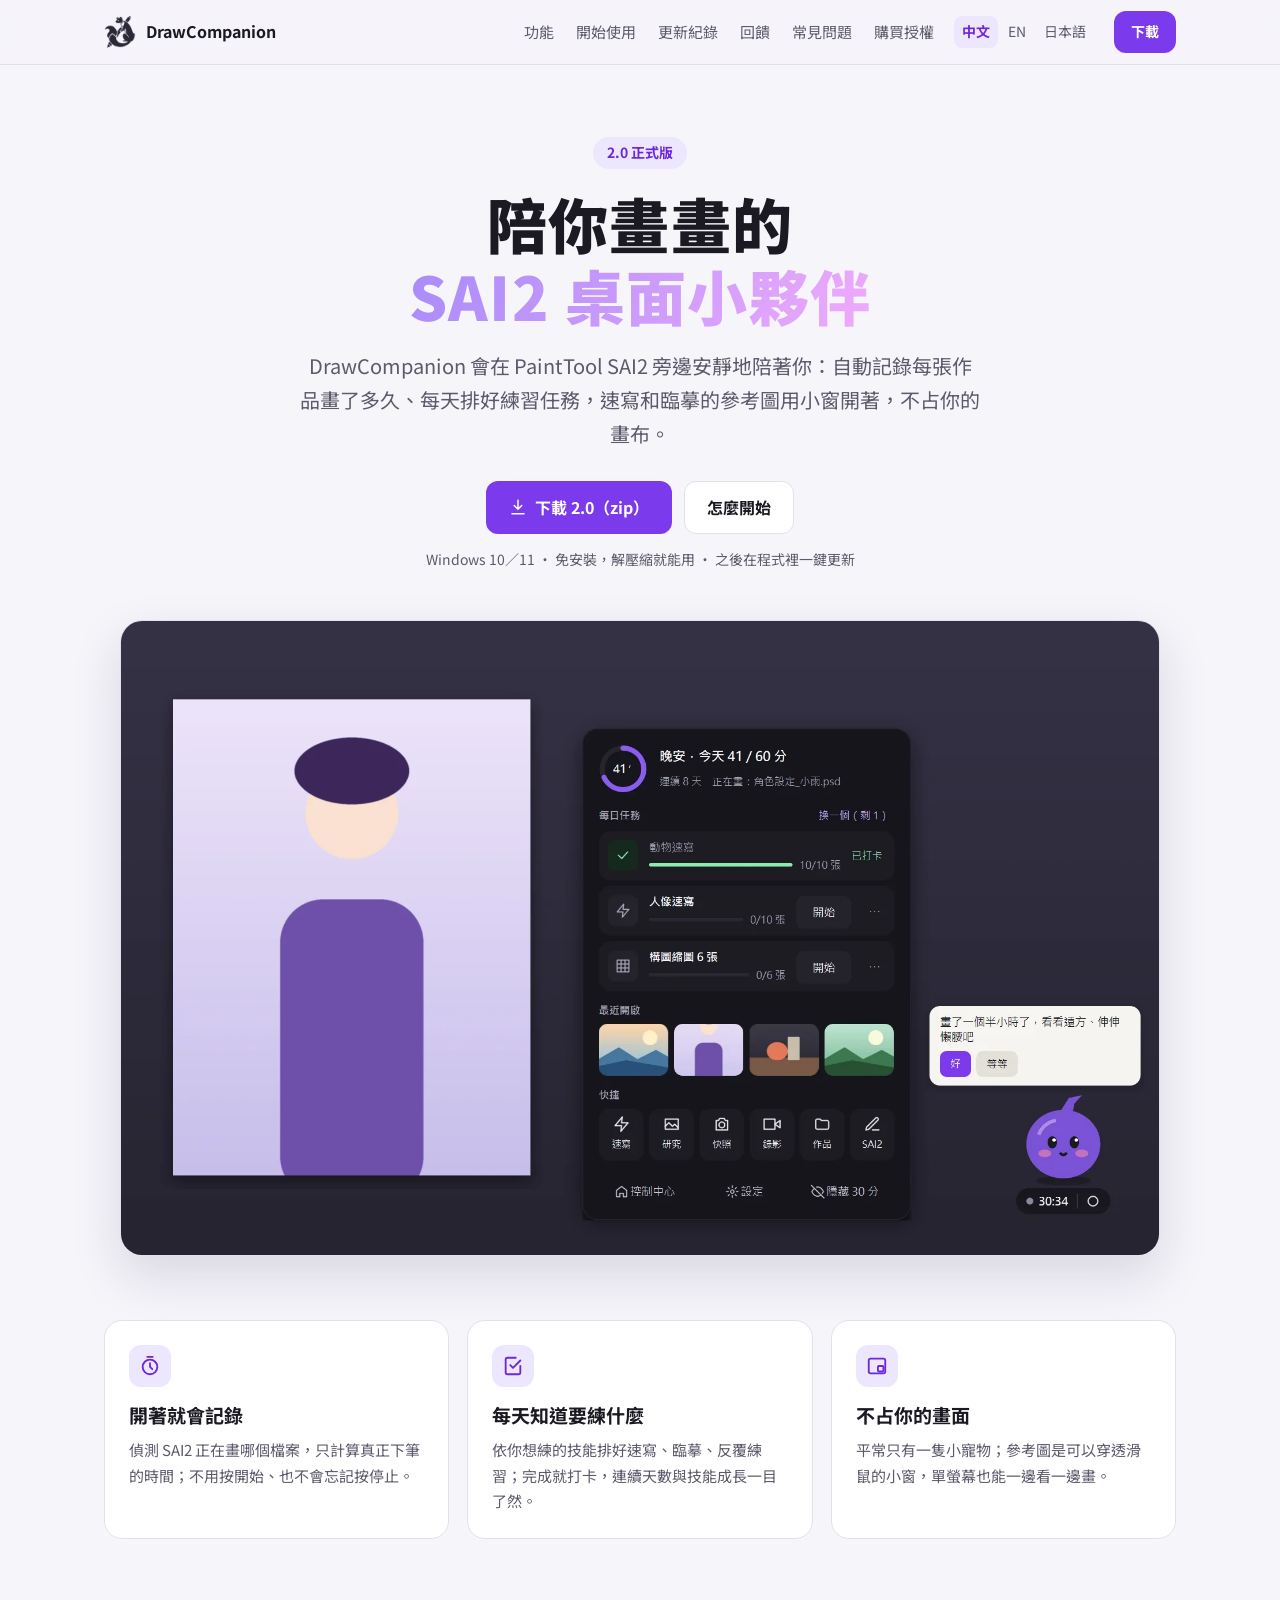
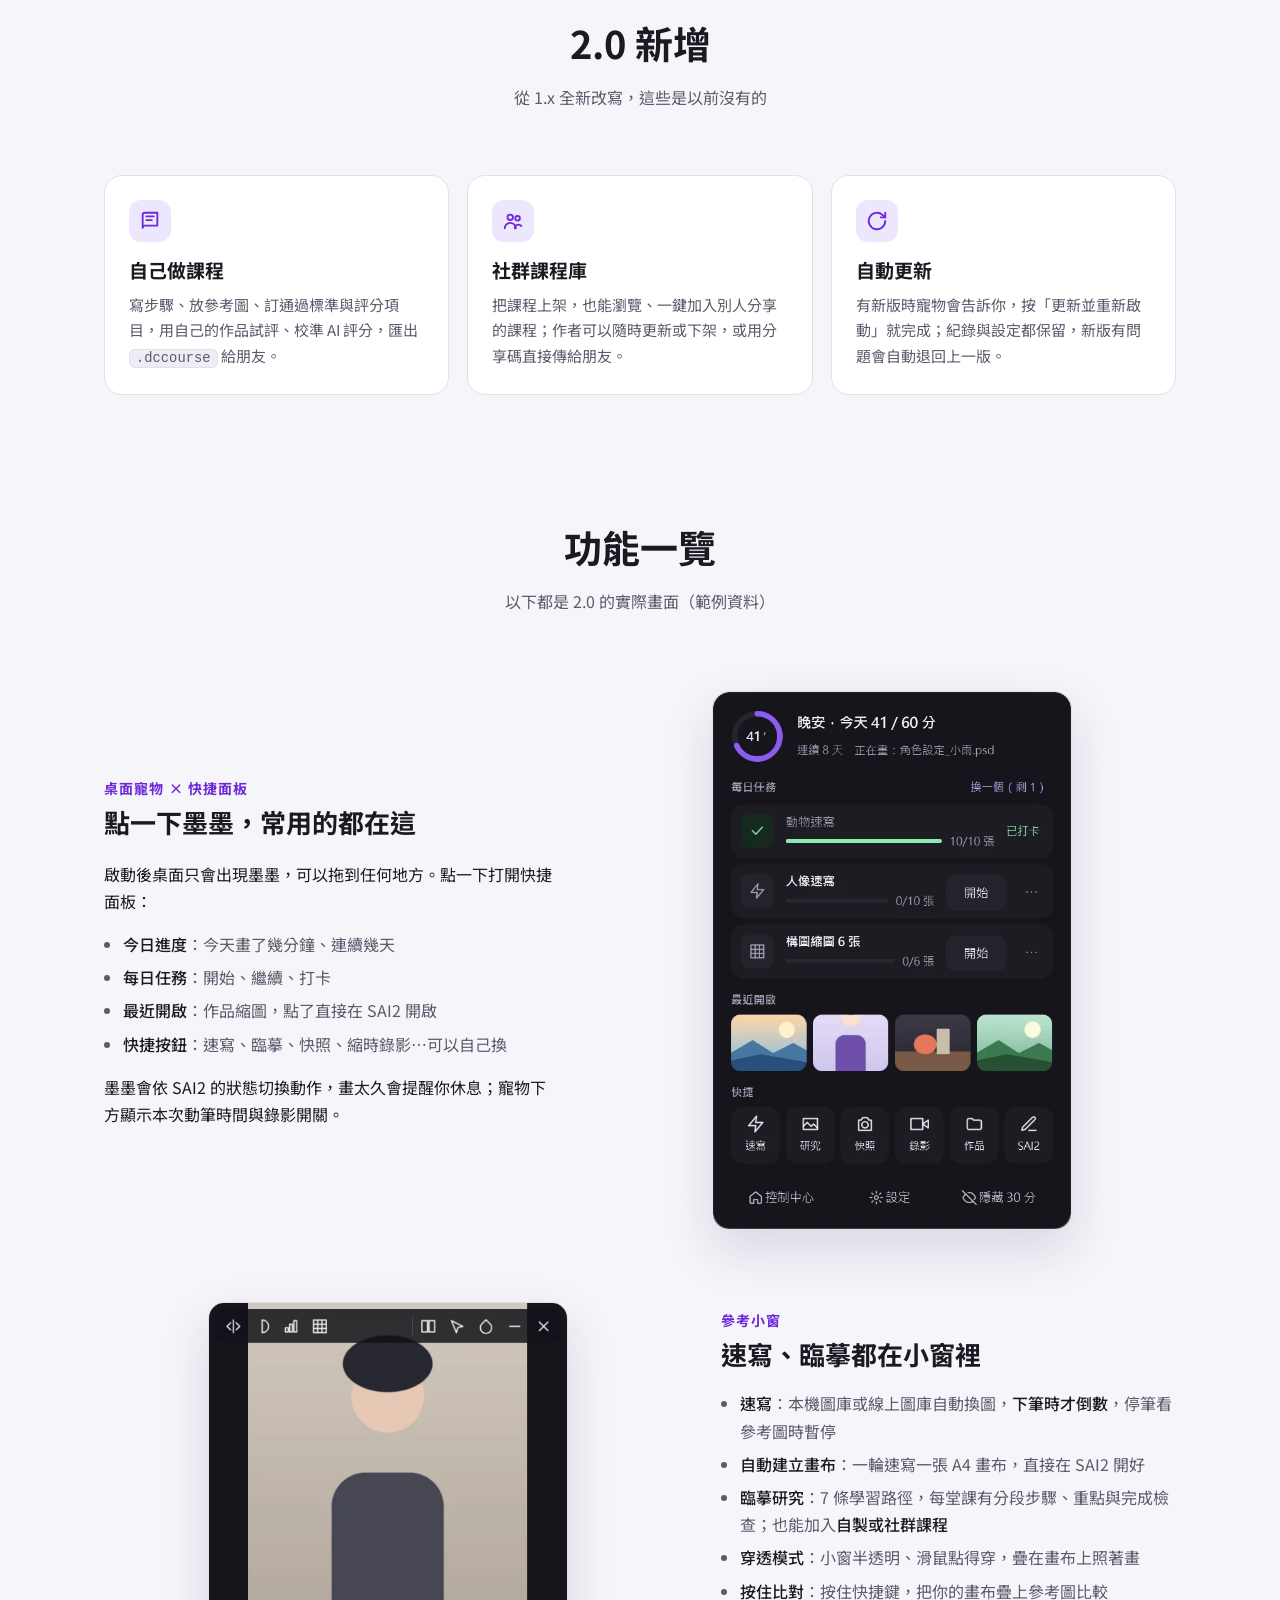
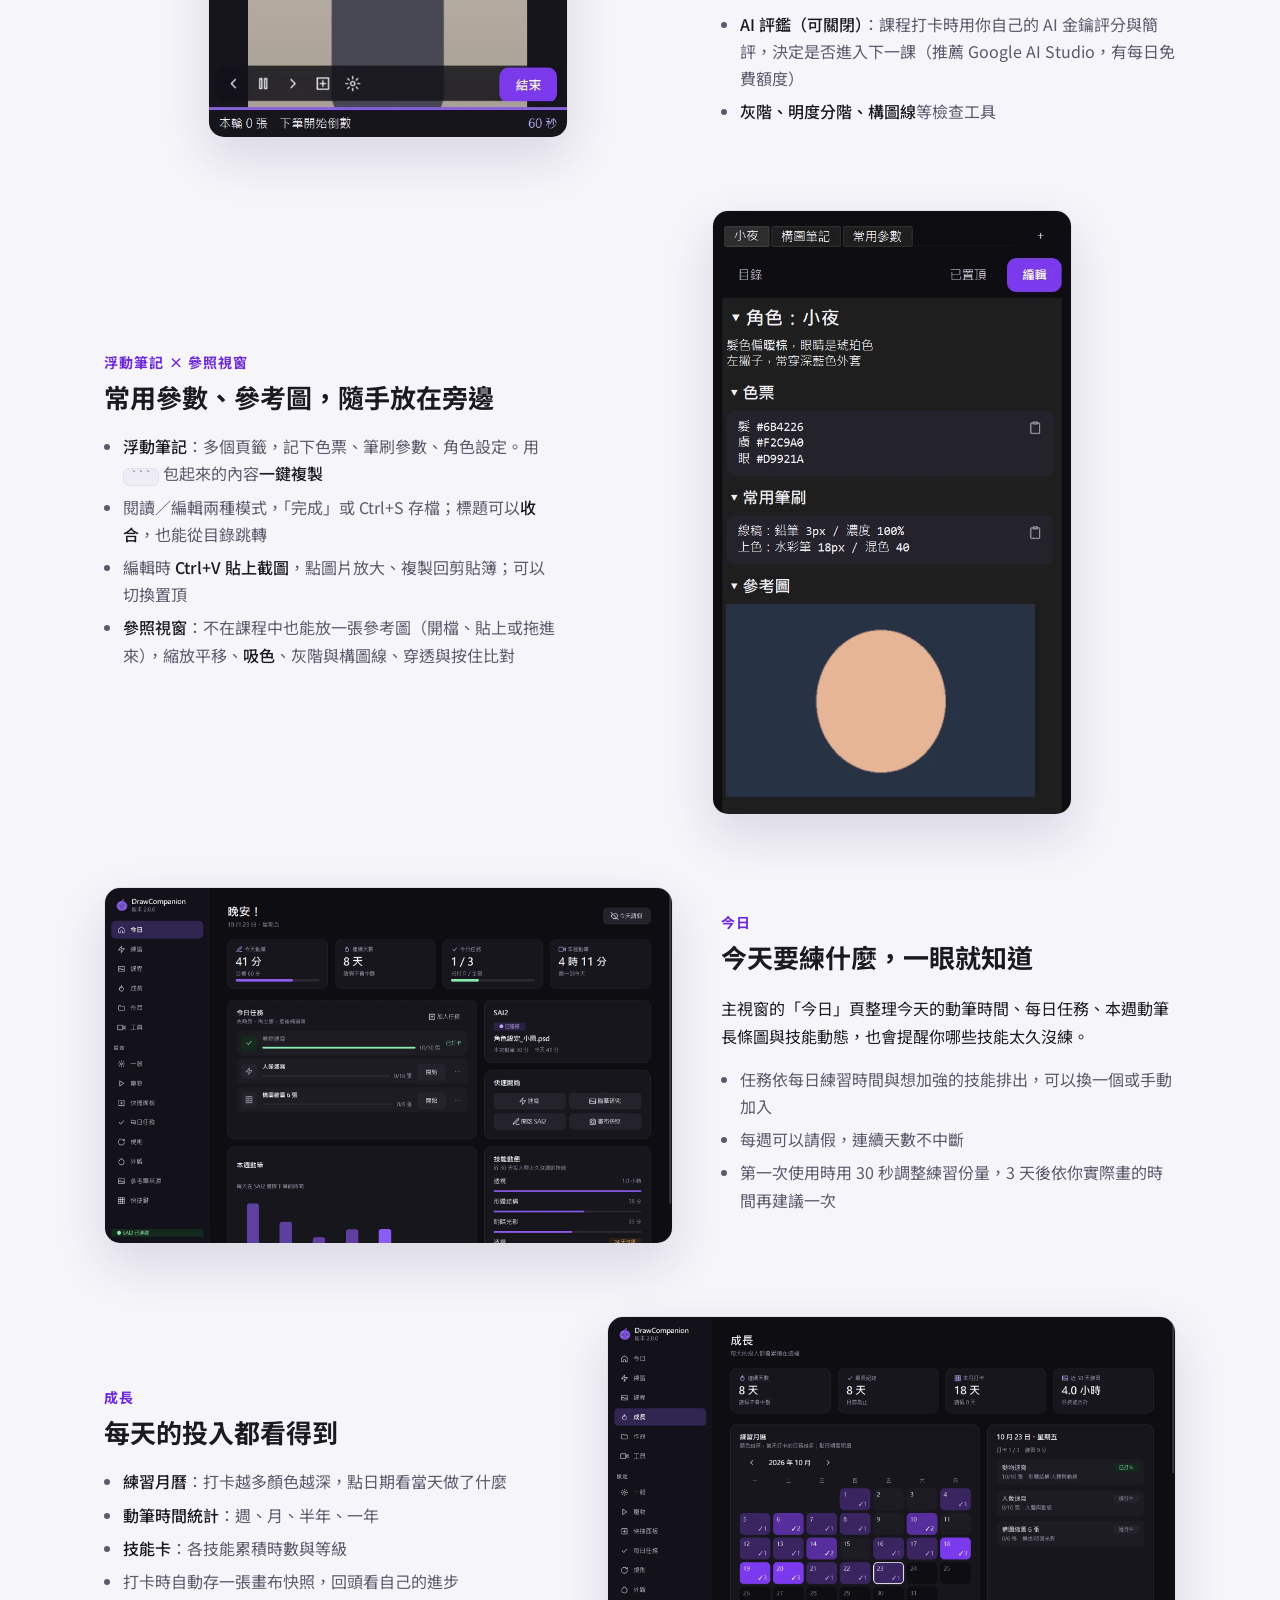
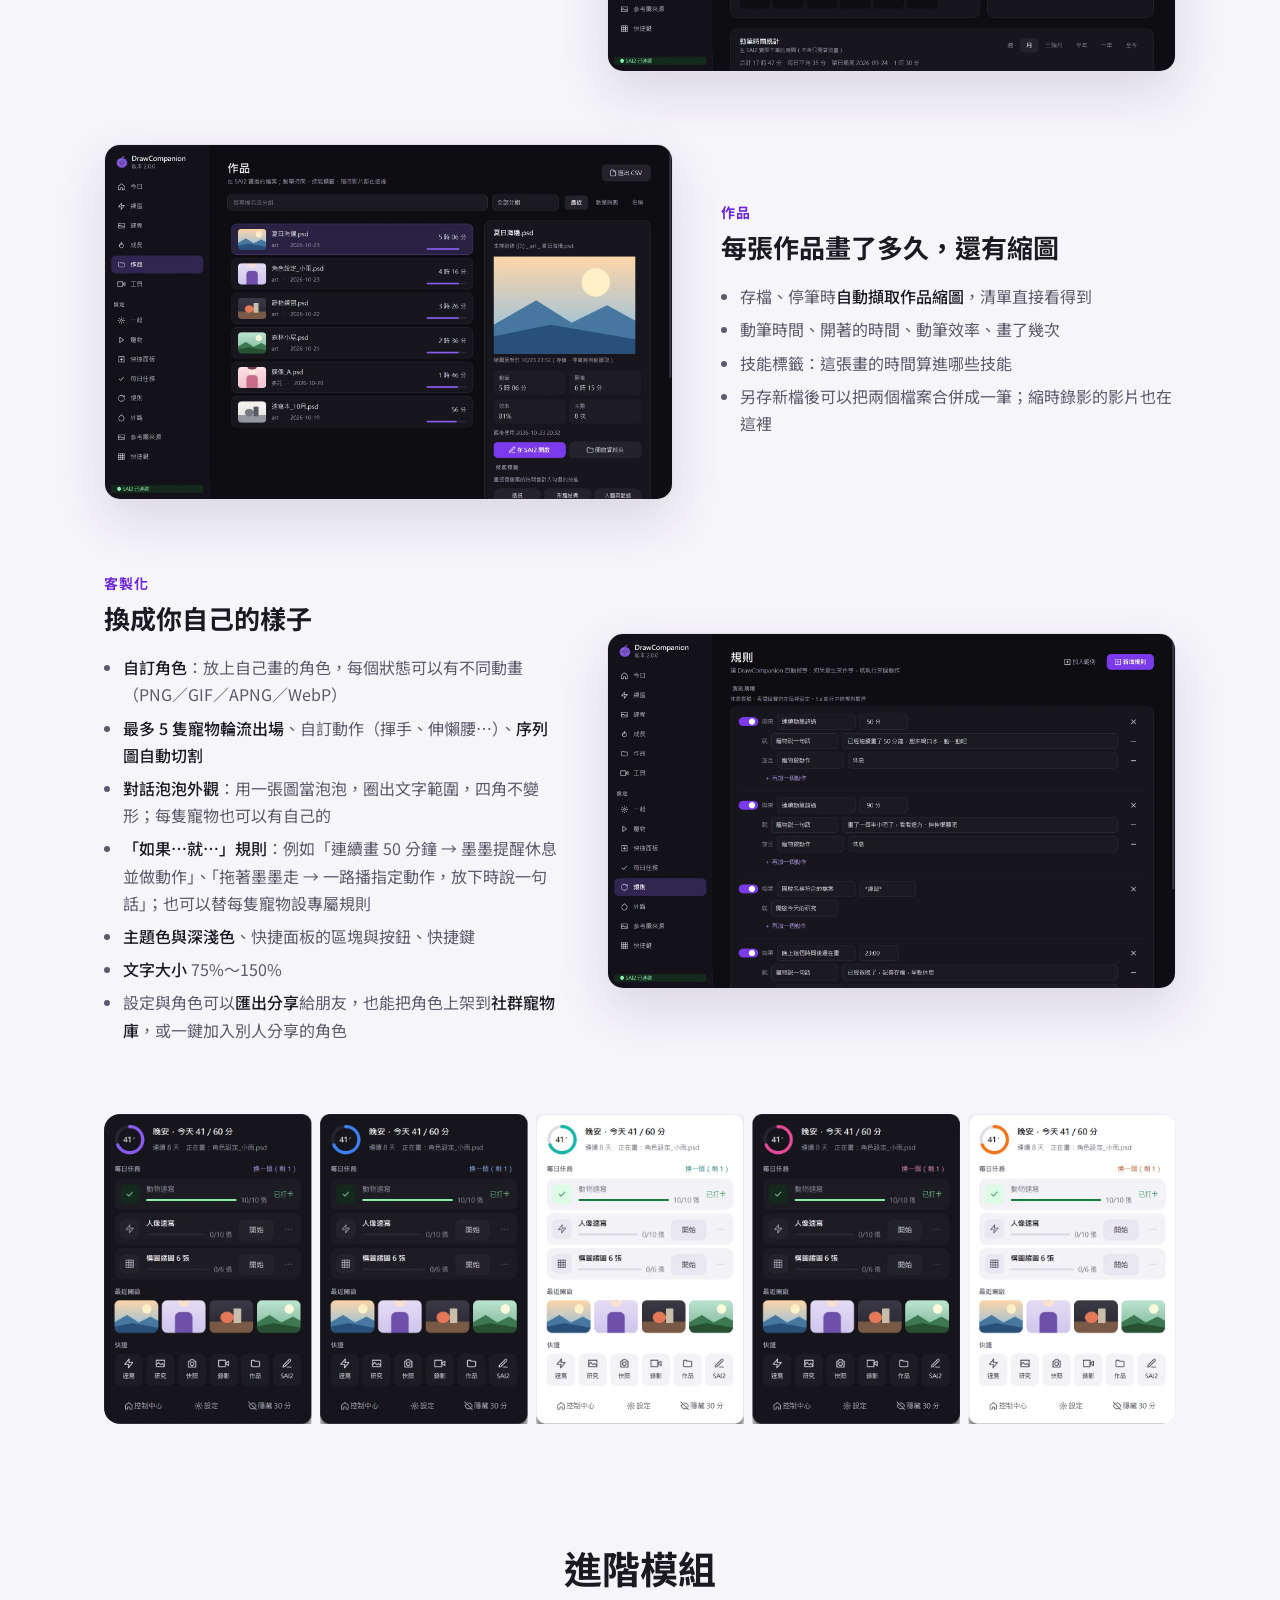
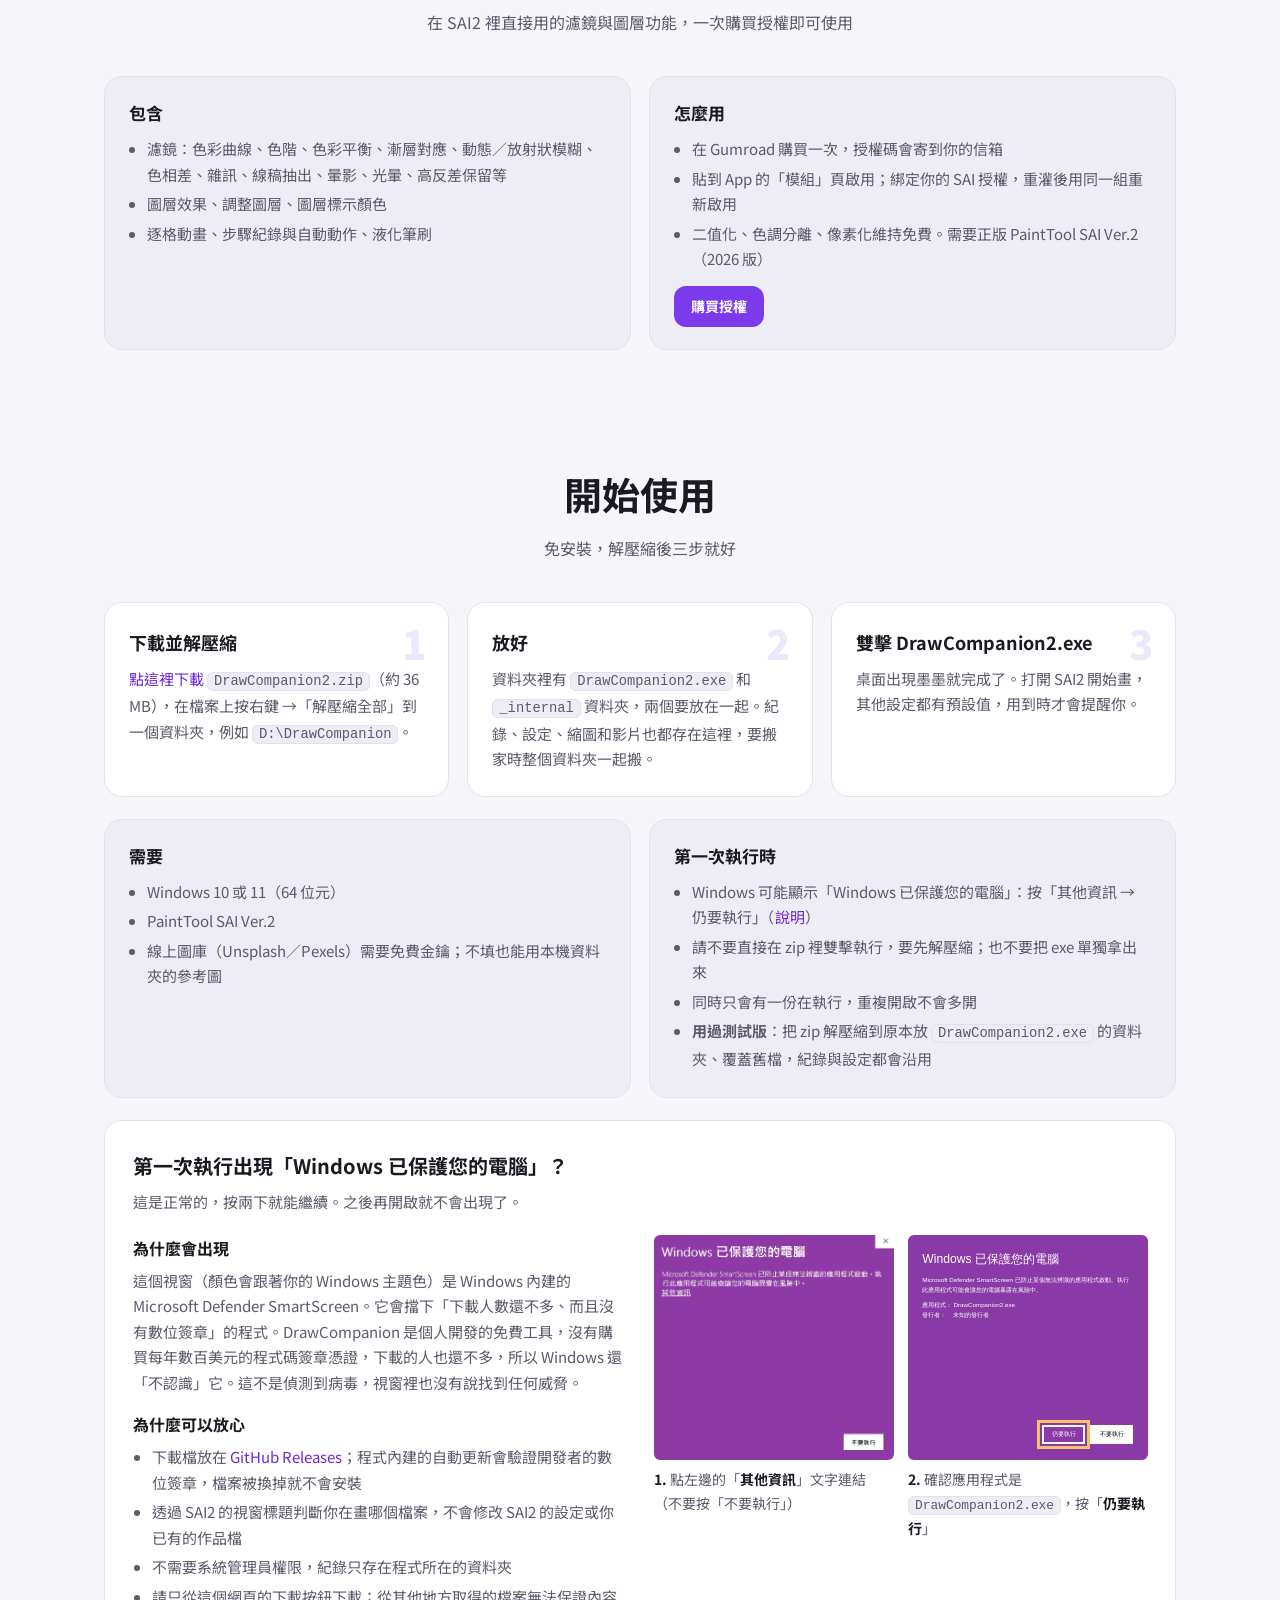
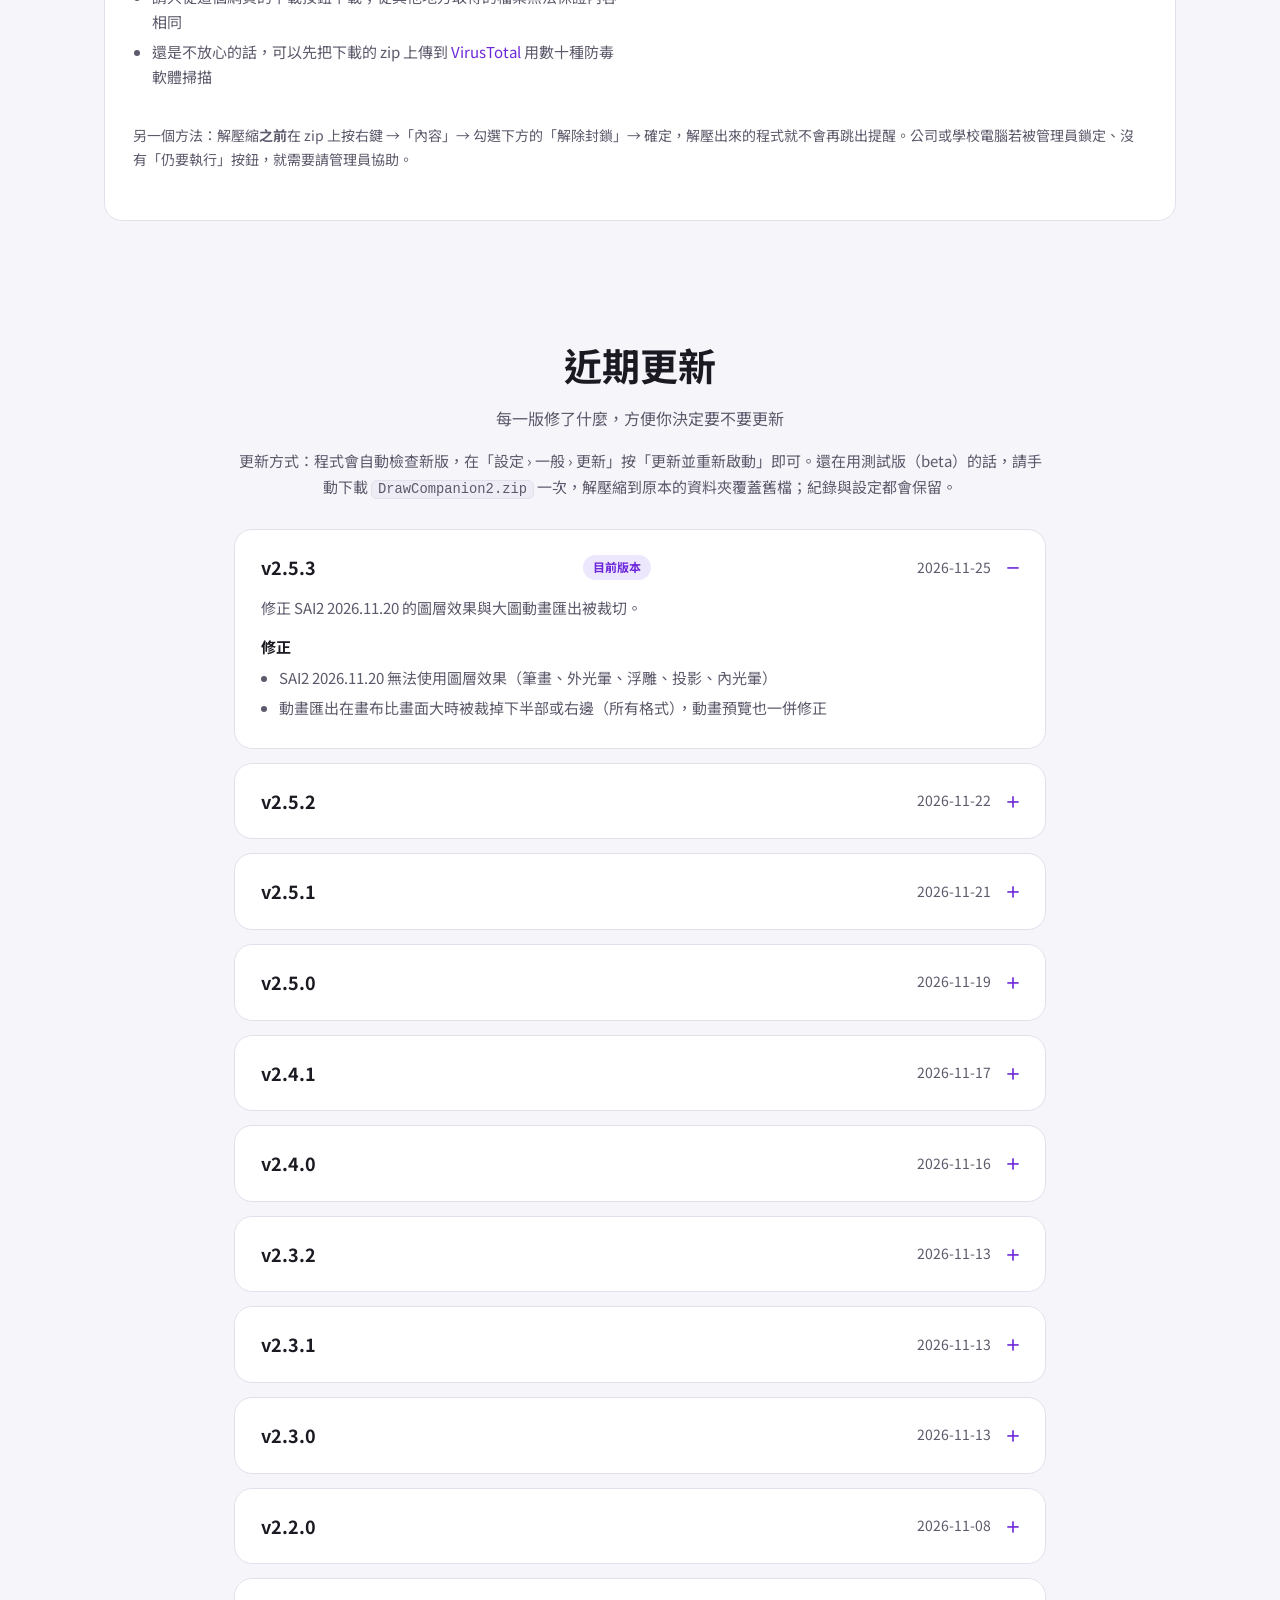
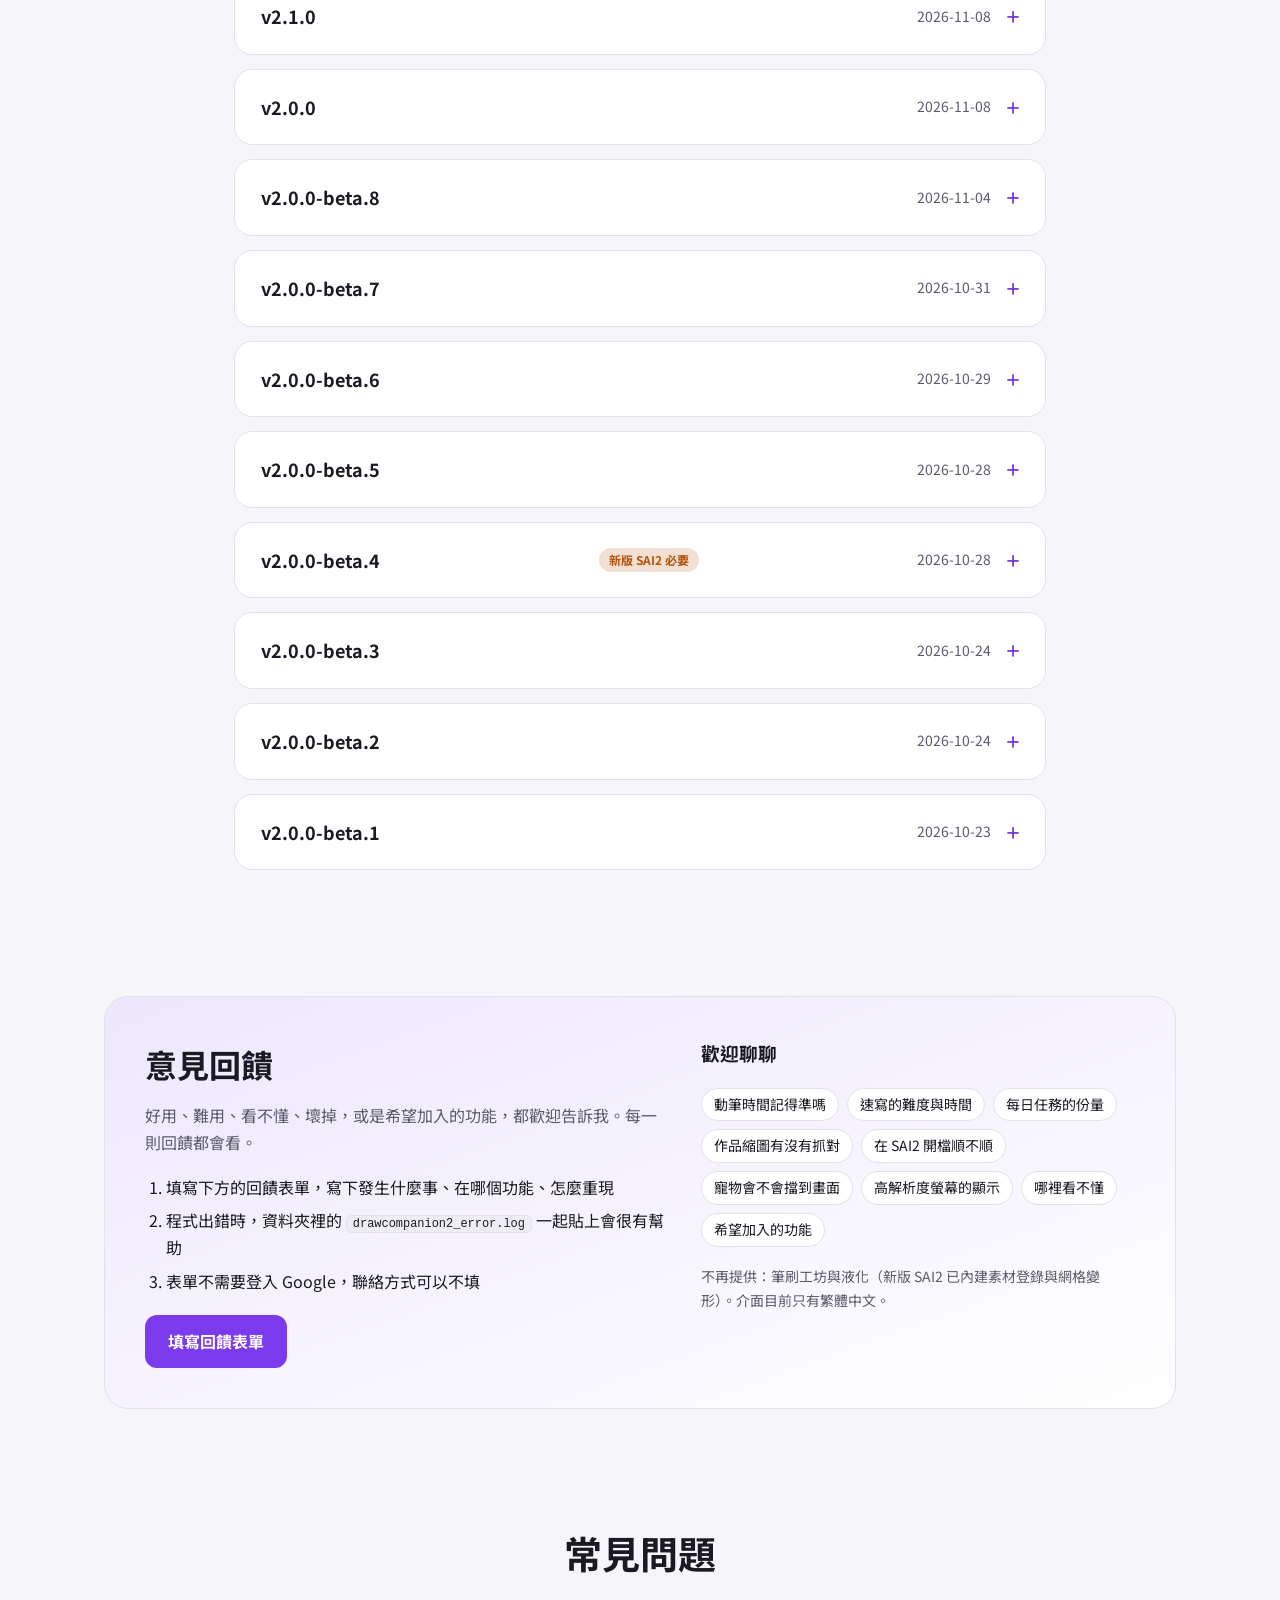
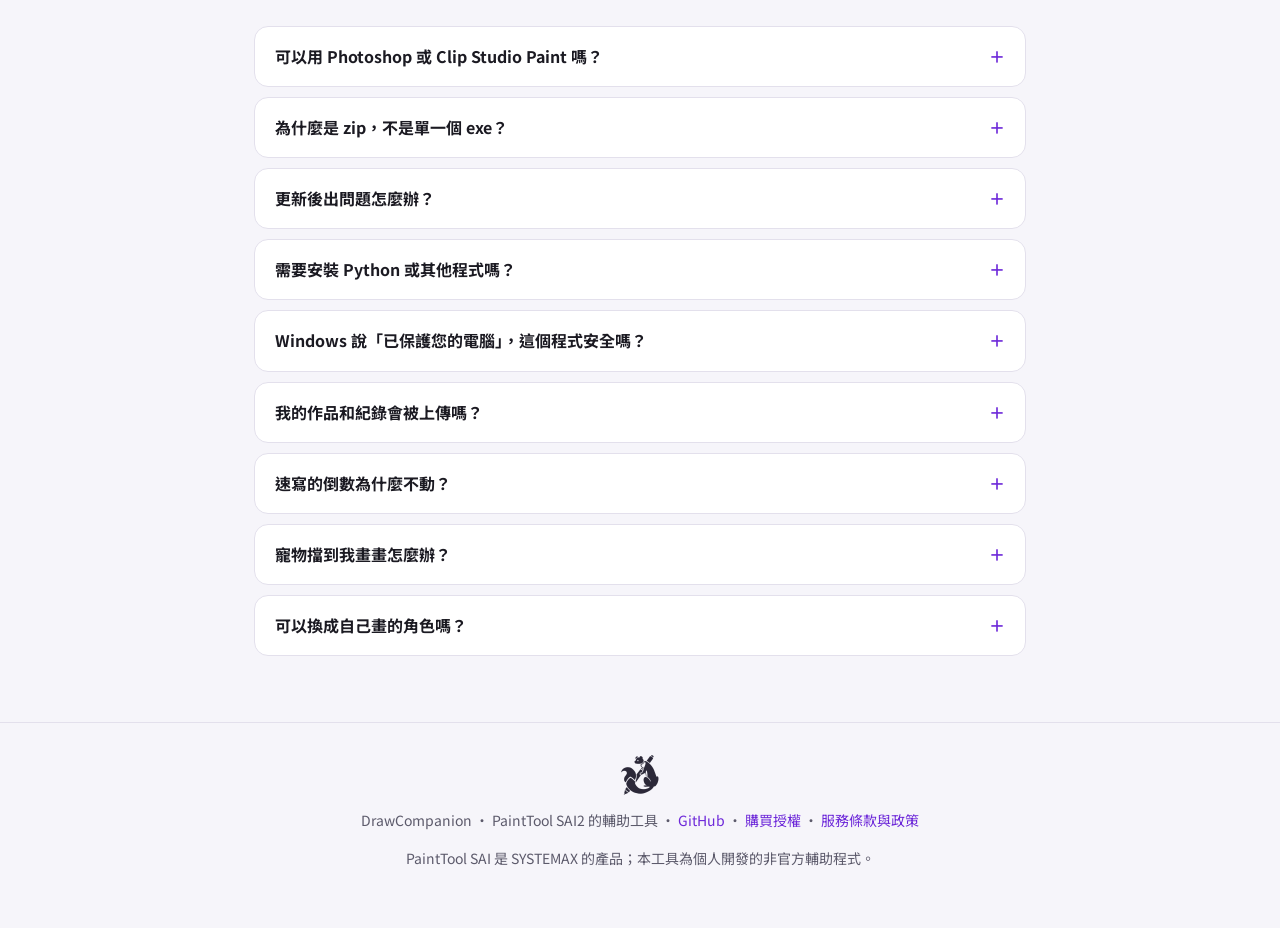
==== commit d980f2b1: "更新介紹網頁與版本資訊（2.5.3）" ====
--- a/docs/index.html
+++ b/docs/index.html
@@ -327,7 +327,17 @@
     <p class="update-how">更新方式：程式會自動檢查新版，在「設定 › 一般 › 更新」按「更新並重新啟動」即可。還在用測試版（beta）的話，請手動下載 <code>DrawCompanion2.zip</code> 一次，解壓縮到原本的資料夾覆蓋舊檔；紀錄與設定都會保留。</p>
 
     <details class="rel" open>
-      <summary><span class="ver">v2.5.2</span><span class="tag">目前版本</span><span class="date">2026-11-22</span></summary>
+      <summary><span class="ver">v2.5.3</span><span class="tag">目前版本</span><span class="date">2026-11-25</span></summary>
+      <p class="lead2">修正 SAI2 2026.11.20 的圖層效果與大圖動畫匯出被裁切。</p>
+      <h4>修正</h4>
+      <ul>
+        <li>SAI2 2026.11.20 無法使用圖層效果（筆畫、外光暈、浮雕、投影、內光暈）</li>
+        <li>動畫匯出在畫布比畫面大時被裁掉下半部或右邊（所有格式），動畫預覽也一併修正</li>
+      </ul>
+    </details>
+
+    <details class="rel">
+      <summary><span class="ver">v2.5.2</span><span class="date">2026-11-22</span></summary>
       <p class="lead2">匯入筆刷支援 CSP 工具群組與一次匯入多個檔案，SAI2 主題圖示顏色修正。</p>
       <h4>改進</h4>
       <ul>
